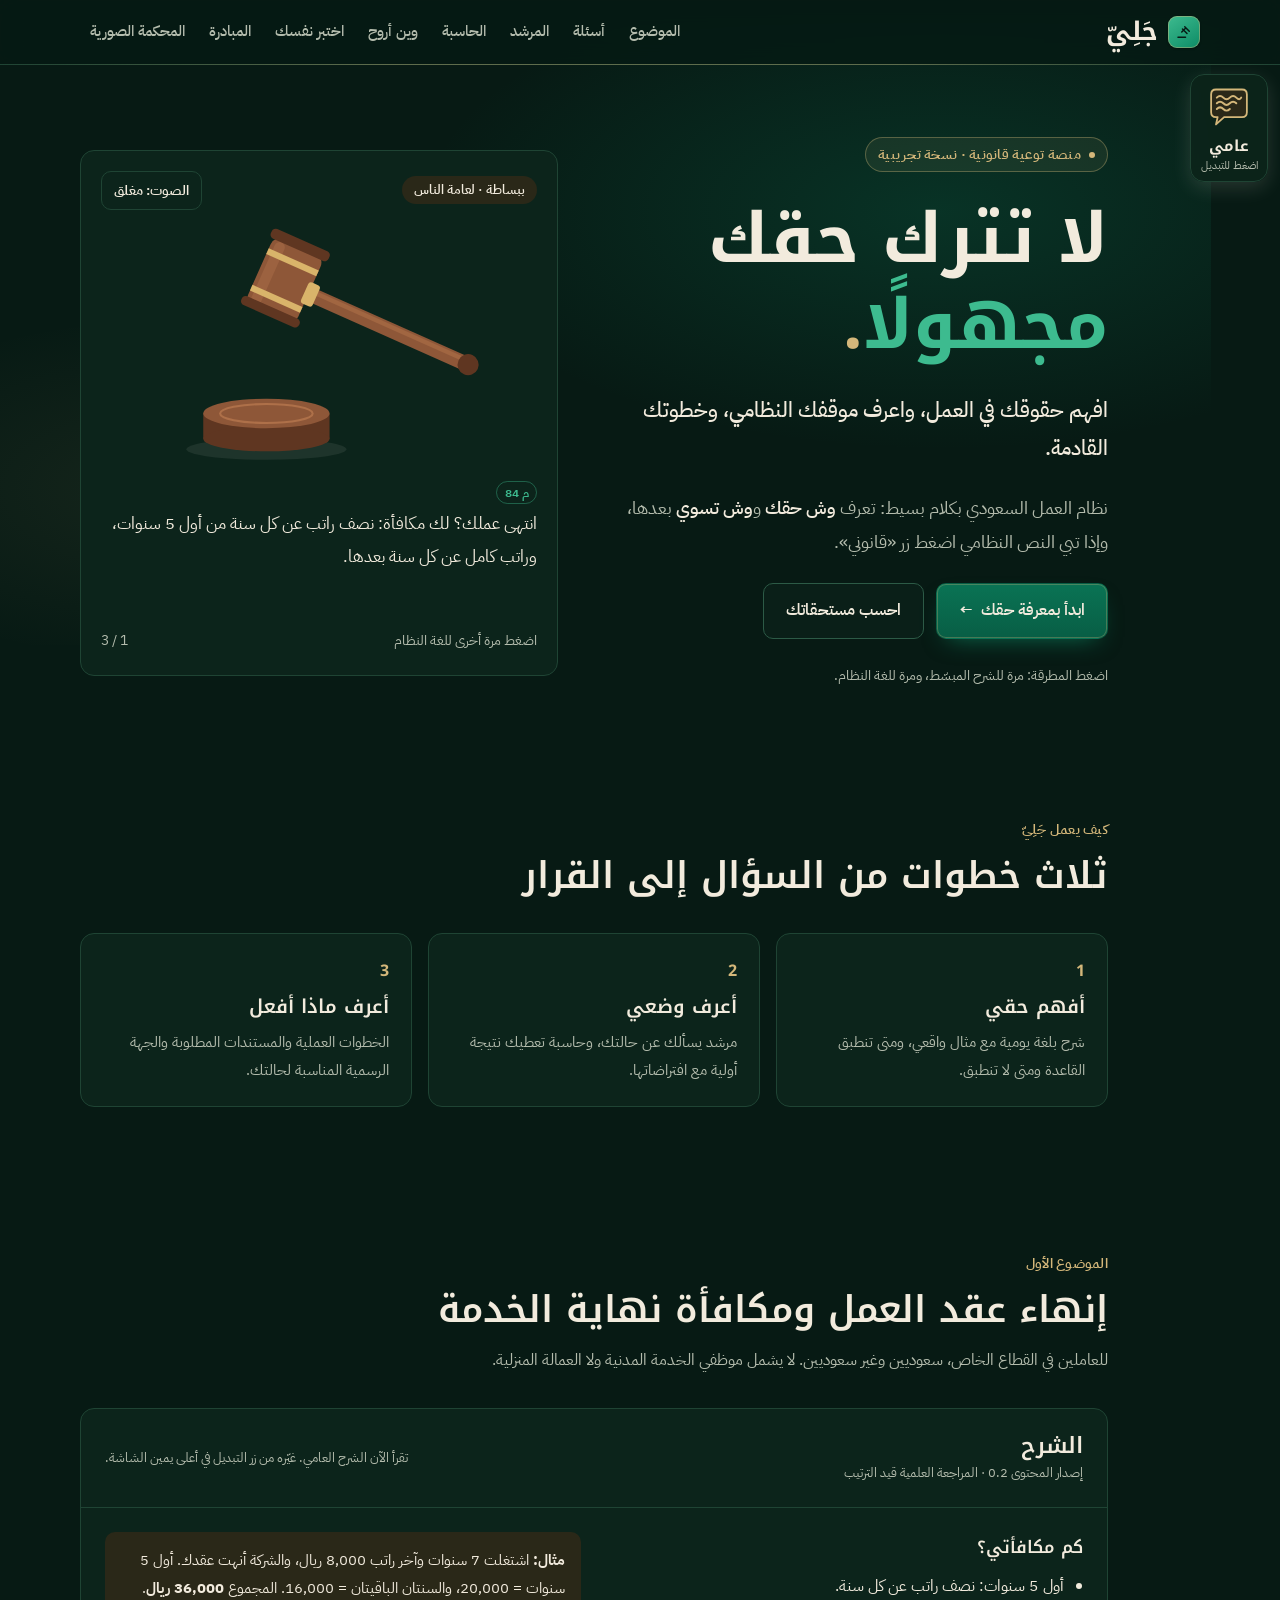
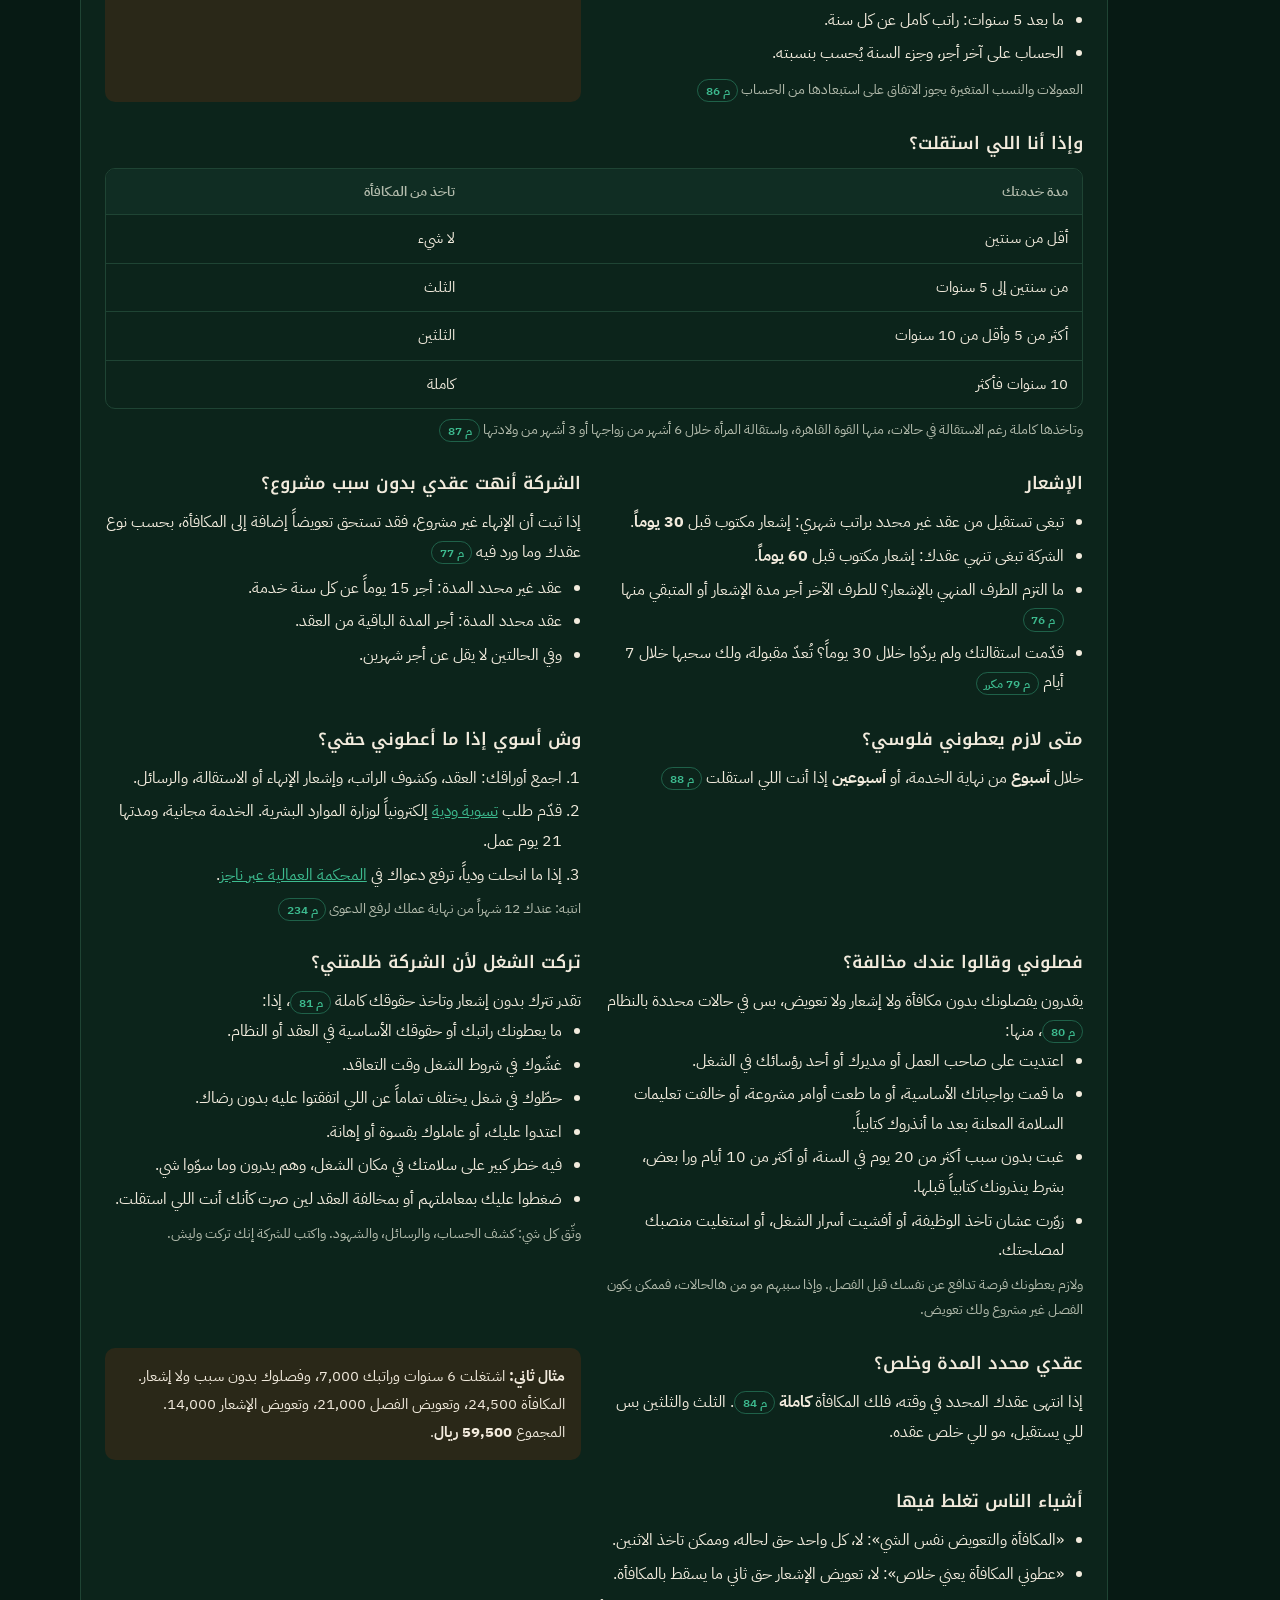
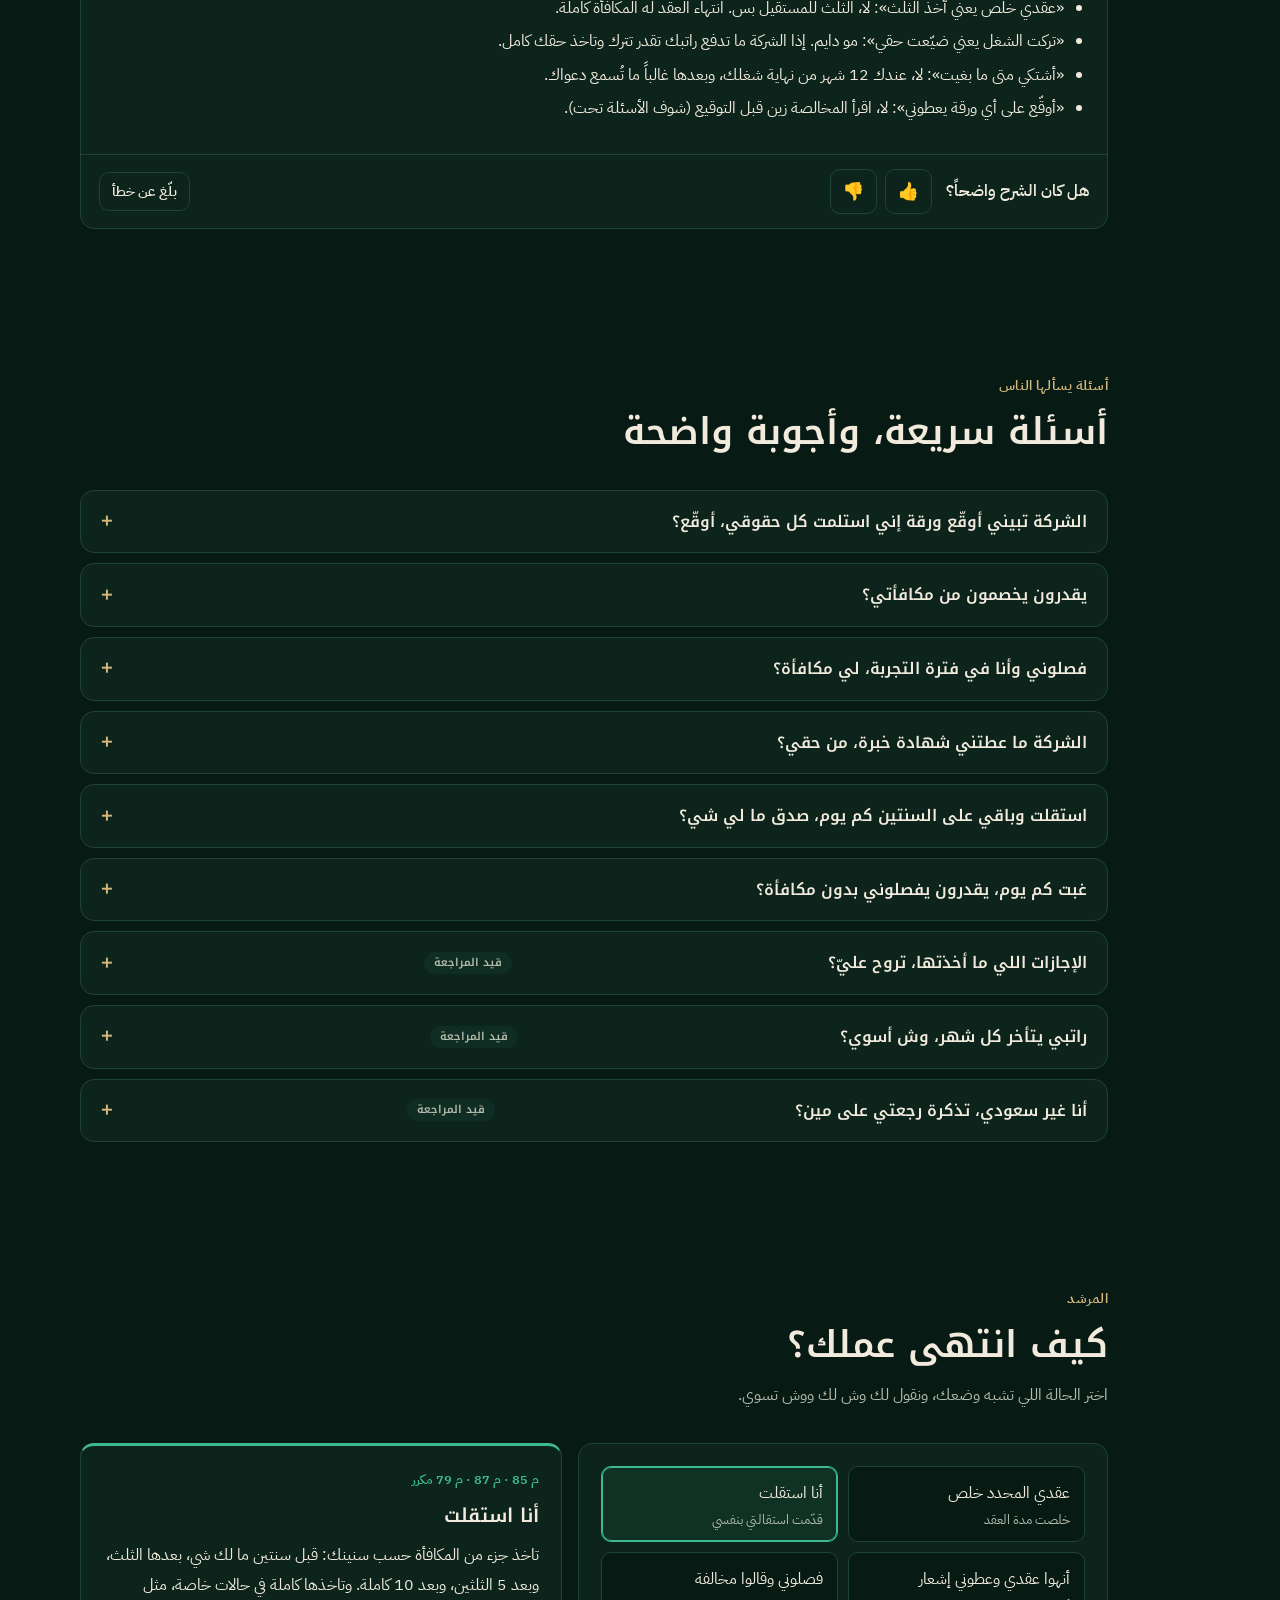
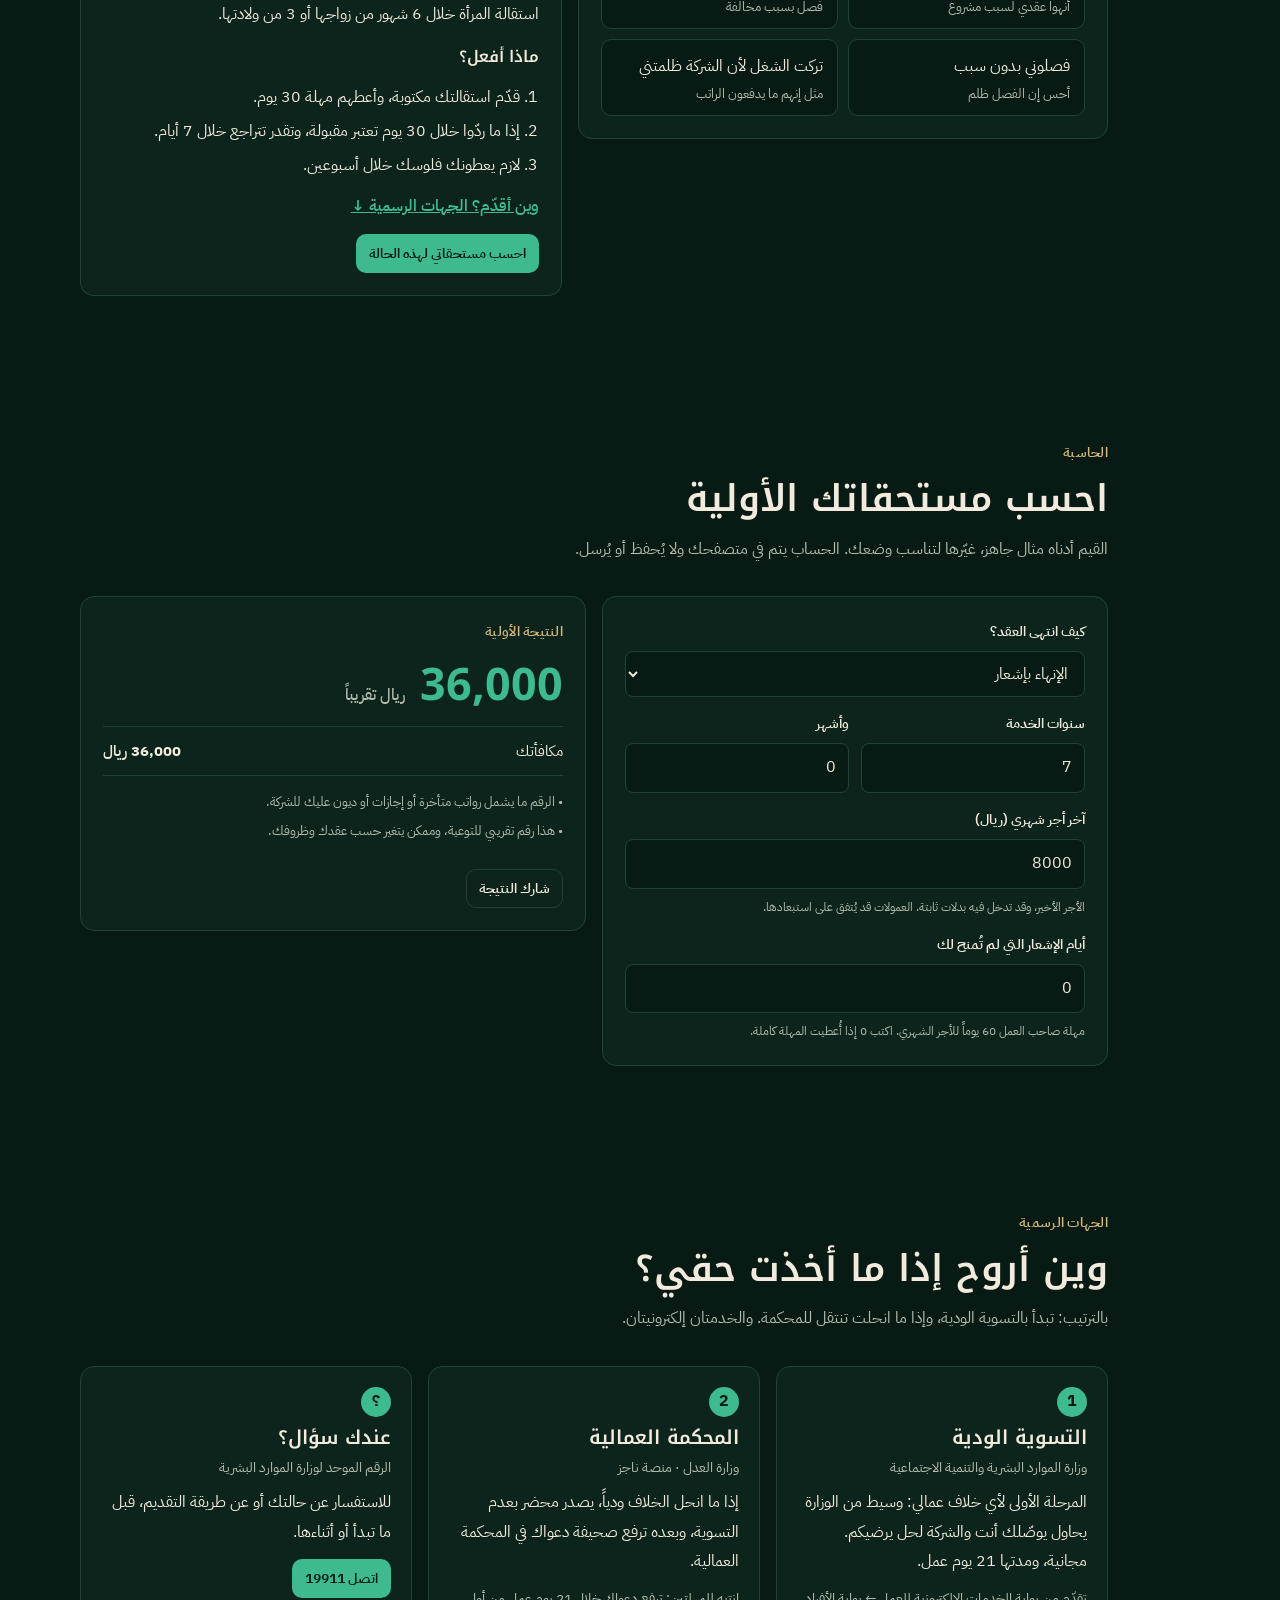
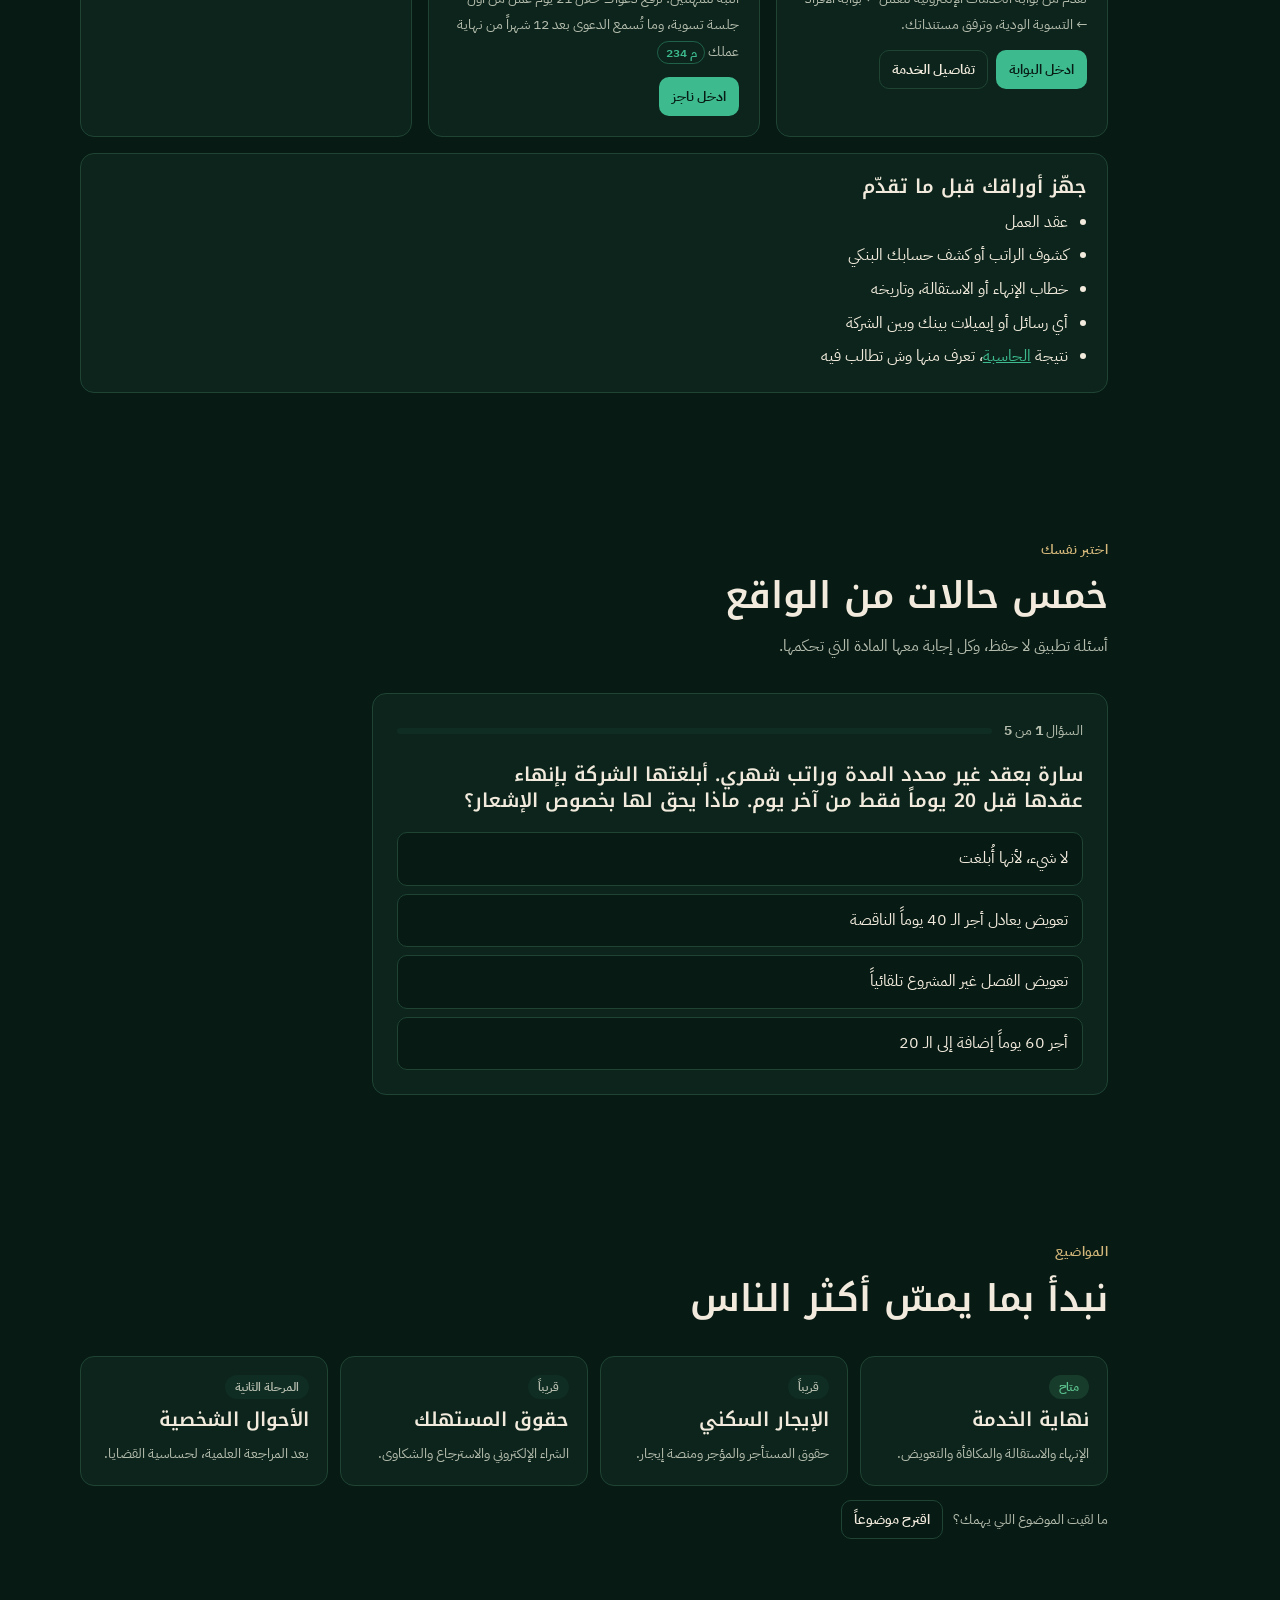
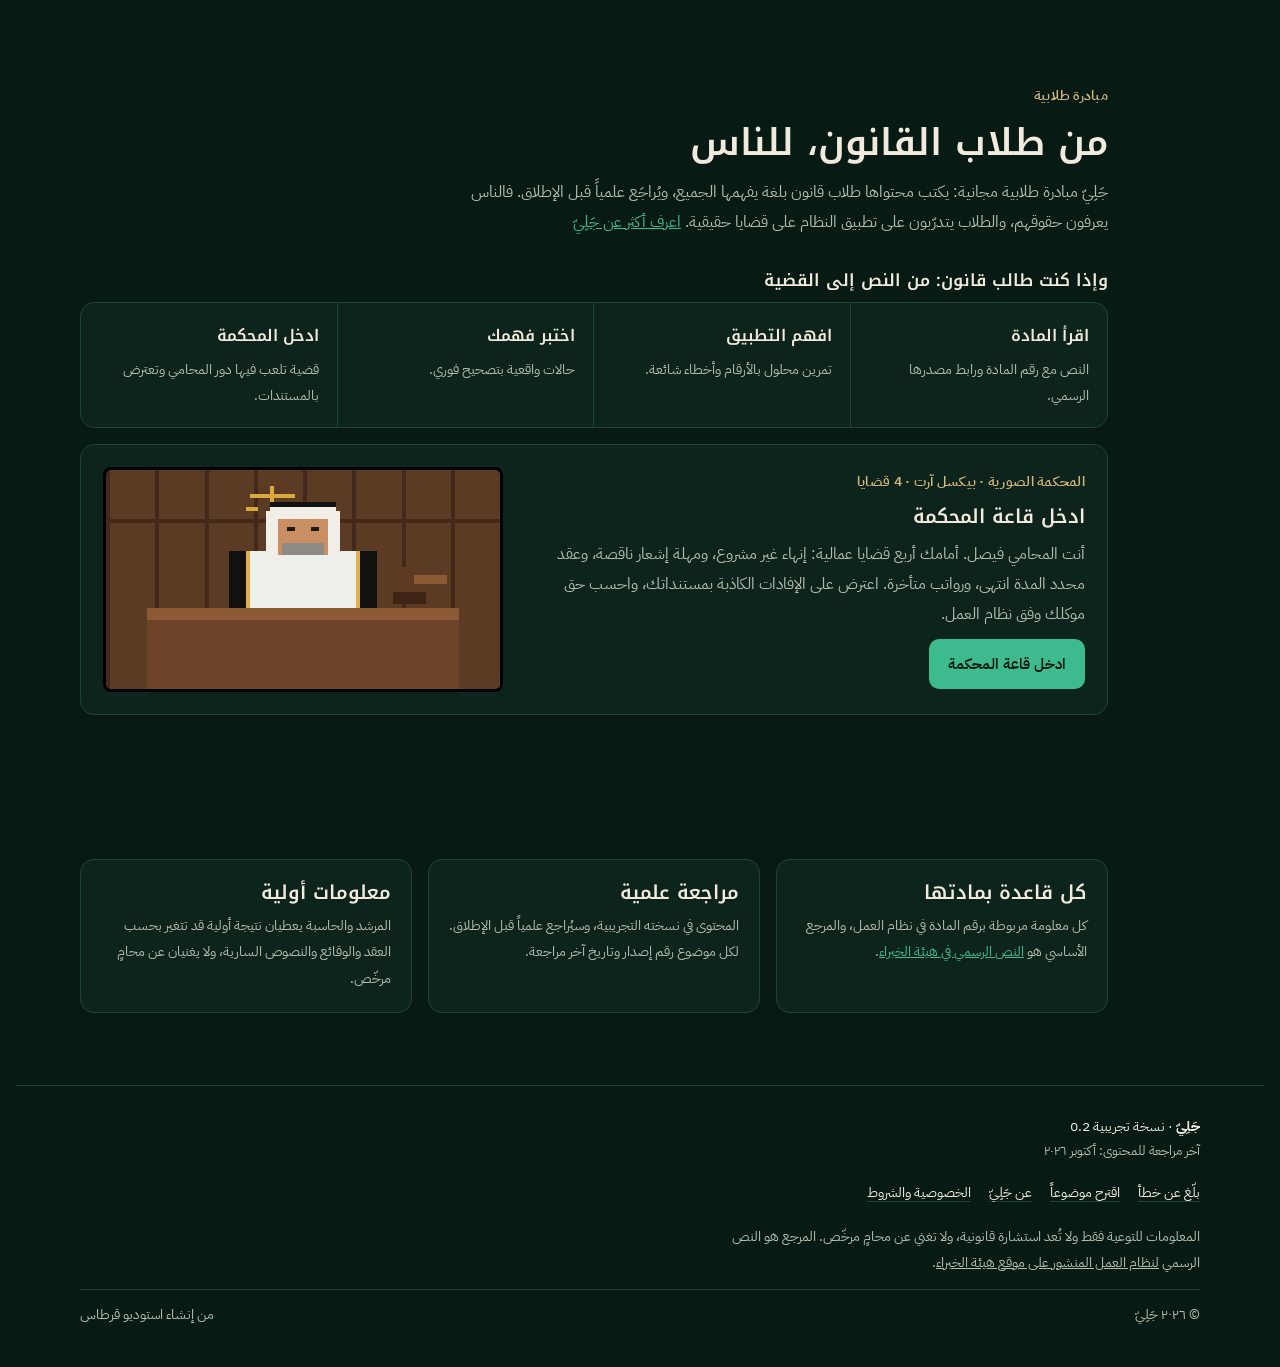
==== index.html @ d77aa0df "Session 2: Refine navigation and hero Co-Authored-By: Claude Opus 5.5 <noreply@anthropic.com> Claude" ====
<!doctype html>
<html lang="ar" dir="rtl" data-pwa="1">
<head>
<meta charset="utf-8">
<meta name="viewport" content="width=device-width, initial-scale=1, viewport-fit=cover">
<meta name="description" content="اعرف حقك في نهاية الخدمة بلغة بسيطة، واحسب مستحقاتك، واعرف وين تروح. كل معلومة مربوطة بمادتها في نظام العمل.">
<link rel="manifest" href="/jali/manifest.json">
<meta name="theme-color" content="#0E4B39">
<meta name="mobile-web-app-capable" content="yes">
<meta name="apple-mobile-web-app-capable" content="yes">
<meta name="apple-mobile-web-app-title" content="جَلِيّ">
<meta name="apple-mobile-web-app-status-bar-style" content="default">
<link rel="apple-touch-icon" href="/jali/icons/apple-touch-icon.png">
<link rel="icon" type="image/png" sizes="32x32" href="/jali/icons/favicon-32.png">
<link rel="icon" type="image/png" sizes="192x192" href="/jali/icons/icon-192.png">
<title>جَلِيّ · حقوقك النظامية بلغة تفهمها</title>
<meta property="og:type" content="website">
<meta property="og:site_name" content="جَلِيّ">
<meta property="og:locale" content="ar_SA">
<meta property="og:title" content="جَلِيّ · حقوقك النظامية بلغة تفهمها">
<meta property="og:description" content="اعرف حقك في نهاية الخدمة بلغة بسيطة، واحسب مستحقاتك، واعرف وين تروح. كل معلومة مربوطة بمادتها في نظام العمل.">
<meta property="og:url" content="https://zs2n.github.io/jali/">
<meta property="og:image" content="https://zs2n.github.io/jali/og-image.png">
<meta property="og:image:width" content="1200">
<meta property="og:image:height" content="630">
<meta property="og:image:alt" content="جَلِيّ: حقوقك النظامية بلغة تفهمها">
<meta name="twitter:card" content="summary_large_image">
<meta name="twitter:title" content="جَلِيّ · حقوقك النظامية بلغة تفهمها">
<meta name="twitter:description" content="اعرف حقك في نهاية الخدمة بلغة بسيطة، واحسب مستحقاتك، واعرف وين تروح. كل معلومة مربوطة بمادتها في نظام العمل.">
<meta name="twitter:image" content="https://zs2n.github.io/jali/og-image.png">

<link rel="preconnect" href="https://fonts.googleapis.com">
<link rel="preconnect" href="https://fonts.gstatic.com" crossorigin>
<link rel="stylesheet" href="https://fonts.googleapis.com/css2?family=IBM+Plex+Sans+Arabic:wght@400;500;600;700&family=Noto+Kufi+Arabic:wght@500;600;700;800;900&display=swap">
<style>
body{margin:0}[hidden]{display:none!important}img{max-width:100%}
/* Layout: RTL editorial column; the hero pairs the headline with a bench card where one gavel strikes a sound block and switches the article between statute language and plain language. */
/* ===== JALI design system — Premium Emerald Luxury (Session 1) =====
   Dark is the default theme. A light theme is prepared under [data-theme="light"] (no toggle yet).
   Legacy names (--bg, --surface, --ink, --green, --brass…) are kept and mapped onto the new tokens
   so existing selectors keep working. #court defines its own scoped palette and is unaffected. */
:root{
  /* Palette — dark layers */
  --jali-night:#071A14; --jali-deep:#0C241B; --jali-forest:#102D23; --jali-forest-2:#153829;
  /* Emerald */
  --emerald:#0D8B65; --emerald-strong:#0A7354; --emerald-bright:#3DBB8F; --emerald-soft:#123D2E;
  /* Champagne gold */
  --gold-champagne:#D4B77A; --gold-deep:#B8975A; --gold-soft:#2A2818;
  /* Ivory text */
  --ivory:#F2EBDD; --ivory-muted:#B4BCAD;
  /* Light-theme surfaces (used by [data-theme="light"]) */
  --light-bg:#F6F2E9; --light-surface:#FFFDF8; --light-surface-2:#ECE6D8; --light-line:#D9D1BF;
  --light-ink:#10241C; --light-muted:#4F5F56;

  /* Semantic tokens (dark default) */
  --bg:var(--jali-night); --surface:var(--jali-deep); --surface-2:var(--jali-forest); --surface-3:var(--jali-forest-2);
  --ink:var(--ivory); --muted:var(--ivory-muted); --line:#1F4434; --line-strong:#2C5A46;
  --border-gold:color-mix(in srgb,var(--gold-champagne) 35%,transparent);
  --primary:var(--emerald); --primary-ink:var(--ivory);
  --green:var(--emerald-bright); --green-ink:var(--jali-night);
  --brass:var(--gold-champagne); --brass-soft:var(--gold-soft);
  --wood:#8E5738; --wood-2:#5F3621; --wood-hi:#AE7049; --metal:#D9B46A;
  --good:#5CC48F; --warn:#E0B04F; --bad:#E57A6C;
  --shadow-sm:0 1px 2px rgb(0 0 0 / .35);
  --shadow-md:0 6px 18px -6px rgb(0 0 0 / .5), 0 0 0 1px rgb(255 255 255 / .02);
  --shadow-lg:0 22px 48px -16px rgb(0 0 0 / .65);
  --focus-color:var(--gold-champagne); --focus-width:2px; --focus-offset:3px;
  --focus-ring:0 0 0 3px color-mix(in srgb,var(--focus-color) 35%,transparent);
  --selection-bg:color-mix(in srgb,var(--emerald) 45%,transparent);

  /* Typography — heading font: Noto Kufi Arabic (Saudi Font not yet verified for licensing/hosting) */
  --f-display:"Noto Kufi Arabic","IBM Plex Sans Arabic",Tahoma,"Geeza Pro","Segoe UI",sans-serif;
  --f-body:"IBM Plex Sans Arabic",Tahoma,"Geeza Pro","Segoe UI",sans-serif;
  --font-heading:var(--f-display); --font-body:var(--f-body);
  --fs-xs:.8rem; --fs-sm:.9rem; --fs-base:1rem; --fs-md:1.15rem; --fs-lg:1.4rem;
  --fs-xl:clamp(1.6rem,3.2vw,2.3rem); --fs-2xl:clamp(2.6rem,7vw,4.6rem);
  --lh-body:1.85; --lh-heading:1.35; --measure:68ch;

  /* Spacing, radii, transitions */
  --space-1:4px; --space-2:8px; --space-3:12px; --space-4:16px; --space-5:24px; --space-6:32px; --space-7:48px; --space-8:64px;
  --radius-sm:6px; --radius-md:10px; --radius-lg:16px; --radius-xl:24px; --radius-pill:999px;
  --r:var(--radius-md); --wrap:1120px;
  --ease:cubic-bezier(.2,.7,.2,1); --dur-fast:.15s; --dur-base:.25s; --dur-slow:.45s;
  color-scheme:dark;
}
:root[data-theme="light"]{
  --bg:var(--light-bg); --surface:var(--light-surface); --surface-2:var(--light-surface-2); --surface-3:#E3DCCB;
  --ink:var(--light-ink); --muted:var(--light-muted); --line:var(--light-line); --line-strong:#C4BAA3;
  --border-gold:color-mix(in srgb,#8A6420 35%,transparent);
  --primary:var(--emerald-strong); --primary-ink:#FFFFFF;
  --green:#0B6E50; --green-ink:#FFFFFF;
  --brass:#8A6420; --brass-soft:#F0E4C6;
  --wood:#6E4027; --wood-2:#4B2A19; --wood-hi:#8C5636; --metal:#C9A45C;
  --good:#1F7A4D; --warn:#9A6A12; --bad:#A63A2E;
  --shadow-sm:0 1px 2px rgb(16 36 28 / .08);
  --shadow-md:0 6px 18px -8px rgb(16 36 28 / .18);
  --shadow-lg:0 22px 48px -18px rgb(16 36 28 / .25);
  --focus-color:#8A6420;
  --selection-bg:color-mix(in srgb,var(--emerald) 25%,transparent);
  color-scheme:light;
}
@media (prefers-reduced-motion: reduce){:root{--dur-fast:0s;--dur-base:0s;--dur-slow:0s}}

*{box-sizing:border-box}
html{scroll-behavior:smooth}
html{background:var(--bg)}
body{background:var(--bg);color:var(--ink);font-family:var(--font-body);font-size:16px;line-height:var(--lh-body);-webkit-font-smoothing:antialiased;text-rendering:optimizeLegibility}
::selection{background:var(--selection-bg);color:var(--ink)}
.site{position:relative;padding-inline:16px;overflow-x:clip}
.wrap{max-width:var(--wrap);margin-inline:auto}
a{color:var(--green)}
:focus-visible{outline:var(--focus-width) solid var(--focus-color);outline-offset:var(--focus-offset);border-radius:4px}
h1,h2,h3{font-family:var(--f-display);line-height:1.35;text-wrap:balance;margin:0}
h2{font-size:clamp(1.6rem,3.2vw,2.3rem);font-weight:600}
h3{font-size:1.2rem;font-weight:600}
p{margin:0}
.num{font-variant-numeric:tabular-nums}
.eyebrow{font-size:.85rem;color:var(--brass);font-weight:600;letter-spacing:.02em}
.art{display:inline-flex;align-items:center;gap:.25em;font-size:.78rem;font-weight:600;color:var(--green);border:1px solid color-mix(in srgb,var(--green) 40%,transparent);border-radius:999px;padding:0 .6em;line-height:1.7;white-space:nowrap;vertical-align:middle}

/* header */
.top{position:sticky;top:env(safe-area-inset-top,0px);z-index:20;background:color-mix(in srgb,var(--bg) 82%,transparent);-webkit-backdrop-filter:blur(12px) saturate(1.2);backdrop-filter:blur(12px) saturate(1.2);border-bottom:1px solid var(--line);margin-inline:-16px;padding-inline:16px}
.top::after{content:"";position:absolute;inset-inline:0;bottom:-1px;height:1px;background:linear-gradient(90deg,transparent,var(--border-gold) 30%,var(--border-gold) 70%,transparent);pointer-events:none}
.top .wrap{display:flex;align-items:center;gap:var(--space-5);min-height:64px}
.brand{font-family:var(--f-display);font-size:1.6rem;font-weight:700;color:var(--ink);text-decoration:none;display:flex;align-items:center;gap:10px}
.brand-mark{width:32px;height:32px;border-radius:9px;background:linear-gradient(145deg,var(--emerald-bright),var(--emerald));box-shadow:inset 0 0 0 1px color-mix(in srgb,var(--gold-champagne) 45%,transparent),var(--shadow-sm);display:grid;place-items:center;transition:transform var(--dur-base) var(--ease)}
.brand:hover .brand-mark{transform:rotate(-8deg)}
.brand-mark svg{width:18px;height:18px}
.nav{display:flex;gap:4px;margin-inline-start:auto;flex-wrap:wrap}
.nav a{position:relative;color:var(--muted);text-decoration:none;font-size:.92rem;font-weight:500;padding:6px 10px;border-radius:var(--radius-sm);white-space:nowrap;transition:color var(--dur-fast) var(--ease),background-color var(--dur-fast) var(--ease)}
.nav a::after{content:"";position:absolute;inset-inline:10px;bottom:2px;height:1px;background:var(--brass);transform:scaleX(0);transition:transform var(--dur-base) var(--ease)}
.nav a:hover,.nav a:focus-visible{color:var(--ink);background:color-mix(in srgb,var(--surface-2) 70%,transparent)}
.nav a:hover::after,.nav a:focus-visible::after{transform:scaleX(1)}
@media (max-width:820px){
  .top .wrap{flex-wrap:wrap;row-gap:0}
  .brand{min-height:60px}
  .nav{order:3;flex:1 0 100%;flex-wrap:nowrap;margin-inline:-16px;padding:2px 16px 8px;overflow-x:auto;scrollbar-width:none;scroll-snap-type:x proximity;-webkit-mask-image:linear-gradient(90deg,transparent,#000 16px,#000 calc(100% - 16px),transparent);mask-image:linear-gradient(90deg,transparent,#000 16px,#000 calc(100% - 16px),transparent)}
  .nav::-webkit-scrollbar{display:none}
  .nav a{scroll-snap-align:start;font-size:.88rem;padding:5px 10px;border:1px solid var(--line);border-radius:var(--radius-pill)}
  .nav a::after{display:none}
}
.btn{display:inline-flex;align-items:center;justify-content:center;gap:8px;font:inherit;font-weight:600;font-size:.95rem;border-radius:var(--r);padding:10px 18px;cursor:pointer;text-decoration:none;border:1px solid transparent;transition:background .2s,border-color .2s,transform .1s}
.btn:active{transform:translateY(1px)}
.btn-primary{background:var(--green);color:var(--green-ink)}
.btn-primary:hover{background:color-mix(in srgb,var(--green) 88%,var(--ink))}
.btn-ghost{background:transparent;color:var(--ink);border-color:var(--line)}
.btn-ghost:hover{border-color:var(--brass)}
.btn-small{padding:6px 12px;font-size:.85rem}

.g-wood{fill:var(--wood)} .g-wood2{fill:var(--wood-2)} .g-hi{fill:var(--wood-hi)} .g-metal{fill:var(--metal)}
main{position:relative;z-index:1}

/* hero */
.hero{position:relative;isolation:isolate;display:grid;grid-template-columns:minmax(0,1.05fr) minmax(0,1fr);gap:var(--space-7);align-items:center;padding-block:72px 56px}
.hero::before{content:"";position:absolute;z-index:-1;inset:-40px -10% auto;height:min(620px,100%);background:radial-gradient(60% 55% at 78% 30%,color-mix(in srgb,var(--emerald) 22%,transparent),transparent 70%),radial-gradient(40% 40% at 15% 75%,color-mix(in srgb,var(--gold-champagne) 7%,transparent),transparent 70%);pointer-events:none}
@media (max-width:900px){.hero{grid-template-columns:minmax(0,1fr);gap:var(--space-6);padding-top:40px}.hero::before{inset:-20px -16px auto}}
.hero-text{max-width:36rem;display:grid;gap:var(--space-5)}
.hero .eyebrow{justify-self:start;display:inline-flex;align-items:center;gap:8px;padding:4px 12px;border:1px solid var(--border-gold);border-radius:var(--radius-pill);background:color-mix(in srgb,var(--brass) 8%,transparent)}
.hero .eyebrow::before{content:"";width:6px;height:6px;border-radius:50%;background:var(--brass)}
/* bench: the gavel, the sound block, and the article it rules on */
.bench{padding:20px 20px 22px;display:grid;gap:14px;border-radius:18px}
.bench-head{display:flex;justify-content:space-between;align-items:center;gap:10px;flex-wrap:wrap}
.mode{font-size:.8rem;font-weight:600;border-radius:999px;padding:2px 12px;background:var(--surface-2);color:var(--muted);transition:background .3s,color .3s}
.bench.simple .mode{background:var(--brass-soft);color:var(--ink)}
.strike-btn{all:unset;cursor:pointer;display:block;border-radius:14px;-webkit-tap-highlight-color:transparent}
.strike-btn:focus-visible{outline:2px solid var(--brass);outline-offset:4px}
.strike-btn svg{display:block;width:100%;height:auto;max-height:240px}
.gavel{transform-box:view-box;transform-origin:318px 132px;transform:rotate(24deg)}
.bench.strike .gavel{animation:strike .62s cubic-bezier(.5,0,.4,1)}
@keyframes strike{0%{transform:rotate(24deg)}42%{transform:rotate(0deg)}52%{transform:rotate(5deg)}100%{transform:rotate(24deg)}}
.ripple{transform-box:fill-box;transform-origin:center;opacity:0}
.bench.strike .ripple{animation:ripple .7s .25s ease-out}
@keyframes ripple{0%{opacity:.85;transform:scale(1)}100%{opacity:0;transform:scale(1.9)}}
.bench.idle .halo{animation:halo 2.4s ease-in-out infinite}
.halo{transform-box:fill-box;transform-origin:center;opacity:0}
@keyframes halo{0%,100%{opacity:0;transform:scale(1)}50%{opacity:.35;transform:scale(1.25)}}
.verdict{min-height:8.5em;display:grid;gap:6px;align-content:start}
.verdict .art{justify-self:start}
a.art{text-decoration:none}
a.art:hover{background:color-mix(in srgb,var(--green) 10%,transparent)}
.verdict p{font-size:1.06rem;line-height:1.95}
.bench:not(.simple) .verdict p{font-family:var(--f-display);font-weight:500}
.verdict{transition:opacity .24s ease,transform .24s ease,filter .24s ease}
.verdict.fading{opacity:0;transform:translateY(-6px);filter:blur(3px)}
.bench-foot{display:flex;justify-content:space-between;align-items:center;gap:10px;flex-wrap:wrap;font-size:.85rem;color:var(--muted)}
.hero h1{font-size:clamp(2.4rem,6.4vw,4.3rem);font-weight:700;line-height:1.25;letter-spacing:0}
.hero h1 .h1-accent{color:var(--green)}
.hero h1 .dot{color:var(--brass)}
.hero-sub{margin:0;font-size:clamp(1.12rem,2.2vw,1.3rem);font-weight:500;line-height:1.8;color:var(--ink);max-width:32rem}
.lead{font-size:1.15rem;color:var(--muted);max-width:32rem}
.lead b{color:var(--ink);font-weight:600}
.cta{display:flex;flex-wrap:wrap;gap:var(--space-3)}
.hero .cta .btn{min-height:48px;padding:12px 22px;font-size:1rem;border-radius:var(--radius-md);transition:background-color var(--dur-base) var(--ease),border-color var(--dur-base) var(--ease),box-shadow var(--dur-base) var(--ease),transform var(--dur-fast) var(--ease)}
.hero .cta .btn-primary{background:linear-gradient(180deg,var(--emerald-strong),#085E45);color:var(--ivory);box-shadow:inset 0 0 0 1px color-mix(in srgb,var(--gold-champagne) 30%,transparent),0 10px 24px -12px color-mix(in srgb,var(--emerald) 80%,transparent)}
.hero .cta .btn-primary:hover{box-shadow:inset 0 0 0 1px color-mix(in srgb,var(--gold-champagne) 60%,transparent),0 14px 30px -12px color-mix(in srgb,var(--emerald) 90%,transparent);transform:translateY(-1px)}
.hero .cta .btn-ghost{background:color-mix(in srgb,var(--surface) 60%,transparent);border-color:var(--line-strong)}
.hero .cta .btn-ghost:hover{border-color:var(--brass);color:var(--brass)}
.hero .cta .btn:focus-visible{outline-offset:3px;box-shadow:var(--focus-ring)}
.cta-arrow{display:inline-block;transition:transform var(--dur-base) var(--ease)}
.hero .cta .btn-primary:hover .cta-arrow{transform:translateX(-4px)}
:root[data-theme="light"] .hero .cta .btn-primary{color:#fff}
@media (max-width:480px){.hero .cta .btn{flex:1 1 100%}}
.hint{display:flex;align-items:center;gap:12px;flex-wrap:wrap;font-size:.88rem;color:var(--muted)}
.hint .arrow{display:inline-block;animation:bob 1.6s ease-in-out infinite}
@keyframes bob{50%{transform:translateY(4px)}}

section{padding-block:72px}
.sec-head{display:grid;gap:10px;max-width:42rem;margin-bottom:32px}
.sec-head p{color:var(--muted)}
.panel{background:var(--surface);border:1px solid var(--line);border-radius:14px}

/* how */
.steps{display:grid;grid-template-columns:repeat(3,minmax(0,1fr));gap:16px;counter-reset:s}
.step{padding:22px;display:grid;gap:8px;align-content:start}
.step .n{font-family:var(--f-display);font-size:1rem;color:var(--brass);font-weight:700}
.step p{color:var(--muted);font-size:.95rem}
@media (max-width:820px){.steps{grid-template-columns:minmax(0,1fr)}}

/* topic */
.topic{padding:0;overflow:hidden}
.topic-head{display:flex;flex-wrap:wrap;gap:14px;align-items:center;justify-content:space-between;padding:22px 24px;border-bottom:1px solid var(--line)}
.topic-head h3{font-size:1.4rem}
.meta{font-size:.82rem;color:var(--muted)}
.seg{display:inline-flex;background:var(--surface-2);border-radius:999px;padding:4px;gap:4px}
.seg button{font:inherit;font-weight:600;font-size:.92rem;border:0;background:transparent;color:var(--muted);padding:7px 18px;border-radius:999px;cursor:pointer}
.seg button[aria-selected="true"]{background:var(--surface);color:var(--ink);box-shadow:0 1px 3px color-mix(in srgb,var(--ink) 15%,transparent)}
.topic-body{padding:24px;display:grid;gap:26px}
.topic-body h4{font-family:var(--f-display);font-size:1.08rem;font-weight:600;margin:0 0 8px}
.cols{display:grid;grid-template-columns:repeat(2,minmax(0,1fr));gap:26px}
@media (max-width:820px){.cols{grid-template-columns:minmax(0,1fr)}}
.list{margin:0;padding-inline-start:1.2em;display:grid;gap:4px}
.example{background:var(--brass-soft);border-radius:var(--r);padding:14px 16px;font-size:.95rem}
.tbl-wrap{overflow-x:auto;border:1px solid var(--line);border-radius:var(--r)}
table{border-collapse:collapse;width:100%;font-size:.93rem}
th,td{text-align:start;padding:10px 14px;border-bottom:1px solid var(--line);vertical-align:top}
th{background:var(--surface-2);font-weight:600;font-size:.85rem;color:var(--muted)}
tr:last-child td{border-bottom:0}
td.k{white-space:nowrap;font-weight:600}
.formula{font-family:var(--f-body);background:var(--surface-2);border-radius:var(--r);padding:14px 16px;font-size:1rem;text-align:center;direction:rtl}
.note{font-size:.85rem;color:var(--muted)}

/* feedback */
.fb{display:flex;flex-wrap:wrap;align-items:center;gap:10px 14px;padding:14px 18px;border-top:1px solid var(--line);margin-top:6px}
.fb-q{font-weight:600}
.fb-btns{display:flex;gap:8px}
.fb-btn{min-width:44px;font-size:1.05rem}
.fb-btn[aria-pressed="true"]{border-color:var(--green);background:color-mix(in srgb,var(--green) 12%,transparent)}
.fb-thanks{color:var(--muted);font-size:.9rem}
.fb-report{margin-inline-start:auto}
.suggest{display:flex;flex-wrap:wrap;align-items:center;gap:10px;margin-top:14px}
@media (max-width:520px){.fb-report{margin-inline-start:0}}
/* install */
.install-btn{white-space:nowrap}
@media (max-width:820px){.install-btn{display:none!important}}
.install-bar{position:fixed;left:12px;right:12px;bottom:calc(env(safe-area-inset-bottom,0px) + 12px);z-index:40;display:flex;align-items:center;gap:10px;padding:10px 12px;border-radius:14px;background:var(--surface);border:1px solid var(--line);box-shadow:0 10px 30px color-mix(in srgb,var(--ink) 20%,transparent);max-width:560px;margin-inline:auto}
.ib-mark{width:36px;height:36px;border-radius:9px;background:#0E4B39;display:grid;place-items:center;flex:none}
.ib-mark svg{width:20px;height:20px}
.ib-text{display:grid;flex:1;min-width:0;line-height:1.5}
.ib-text small{color:var(--muted);font-size:.78rem}
.ib-close{background:none;border:0;color:var(--muted);font-size:1.4rem;line-height:1;padding:4px 6px;cursor:pointer}
@media (min-width:821px){.install-bar{display:none!important}}
.ios-sheet{position:fixed;inset:0;z-index:45;background:color-mix(in srgb,#000 45%,transparent);display:grid;align-items:end;justify-items:center;padding:16px}
.ios-card{background:var(--surface);color:var(--ink);border-radius:16px;padding:20px;max-width:420px;width:100%;display:grid;gap:12px;margin-bottom:env(safe-area-inset-bottom,0px)}
.ios-card h3{font-size:1.15rem}
.ios-card ol{margin:0;padding-inline-start:1.2em;display:grid;gap:8px}
.ios-ic{display:inline-grid;vertical-align:middle;width:22px;height:22px;color:#0A84FF}
.ios-ic svg{width:22px;height:22px}
/* faq */
.faq{display:grid;gap:10px}
.qa{padding:0}
.qa summary{cursor:pointer;list-style:none;padding:16px 20px;font-family:var(--f-display);font-weight:600;display:flex;justify-content:space-between;gap:12px;align-items:center}
.qa summary::-webkit-details-marker{display:none}
.qa summary::after{content:"+";color:var(--brass);font-size:1.3rem;line-height:1;flex:none}
.qa[open] summary::after{content:"−"}
.qa p{padding:0 20px 18px;color:var(--muted);margin:0}
/* guide */
.guide{display:grid;grid-template-columns:minmax(0,1.1fr) minmax(0,1fr);gap:16px;align-items:start}
@media (max-width:900px){.guide{grid-template-columns:minmax(0,1fr)}}
.q{padding:22px;display:grid;gap:14px}
.choices{display:grid;grid-template-columns:repeat(2,minmax(0,1fr));gap:10px}
@media (max-width:520px){.choices{grid-template-columns:minmax(0,1fr)}}
.choice{font:inherit;text-align:start;background:var(--bg);border:1px solid var(--line);border-radius:var(--r);padding:12px 14px;cursor:pointer;color:var(--ink);display:grid;gap:2px}
.choice small{color:var(--muted);font-size:.8rem;line-height:1.5}
.choice:hover{border-color:var(--brass)}
.choice[aria-pressed="true"]{border-color:var(--green);background:color-mix(in srgb,var(--green) 9%,var(--surface));box-shadow:inset 0 0 0 1px var(--green)}
.result{padding:22px;display:grid;gap:12px;border-top:3px solid var(--green)}
.result .tag{font-size:.8rem;font-weight:600;color:var(--green)}
.result ol{margin:0;padding-inline-start:1.2em;display:grid;gap:4px}

/* calculator */
.calc{display:grid;grid-template-columns:minmax(0,1fr) minmax(0,1fr);gap:16px;align-items:start}
@media (max-width:900px){.calc{grid-template-columns:minmax(0,1fr)}}
.form{padding:22px;display:grid;gap:14px}
.field{display:grid;gap:6px}
.field label{font-size:.88rem;font-weight:600}
.field .help{font-size:.78rem;color:var(--muted)}
.row2{display:grid;grid-template-columns:1fr 1fr;gap:12px}
input[type=number],select{font:inherit;width:100%;padding:9px 12px;border:1px solid var(--line);border-radius:8px;background:var(--bg);color:var(--ink)}
input[type=number]:focus,select:focus{border-color:var(--green);outline:none;box-shadow:0 0 0 3px color-mix(in srgb,var(--green) 20%,transparent)}
.check{display:flex;gap:10px;align-items:flex-start;font-size:.9rem}
.check input{margin-top:.45em;accent-color:var(--green)}
.out{padding:22px;display:grid;gap:14px;position:sticky;top:80px}
.total{font-family:var(--f-display);font-size:clamp(2rem,4.5vw,2.8rem);font-weight:700;line-height:1.2;color:var(--green)}
.total small{font-size:1rem;color:var(--muted);font-family:var(--f-body);font-weight:500}
.lines{display:grid;gap:0;border-top:1px solid var(--line)}
.line{display:flex;justify-content:space-between;gap:12px;padding:10px 0;border-bottom:1px solid var(--line);font-size:.95rem}
.line span:last-child{font-weight:600;white-space:nowrap}
.assume{font-size:.82rem;color:var(--muted);display:grid;gap:4px}
.err{color:var(--bad);font-size:.85rem}

/* quiz */
.quiz{padding:24px;display:grid;gap:18px;max-width:46rem}
.quiz-top{display:flex;justify-content:space-between;align-items:center;gap:12px;font-size:.88rem;color:var(--muted)}
.bar{height:6px;background:var(--surface-2);border-radius:99px;overflow:hidden;flex:1}
.bar i{display:block;height:100%;background:var(--brass);width:0;transition:width .3s}
.opts{display:grid;gap:8px}
.opt{font:inherit;text-align:start;background:var(--bg);border:1px solid var(--line);border-radius:var(--r);padding:11px 14px;cursor:pointer;color:var(--ink)}
.opt:hover:not(:disabled){border-color:var(--brass)}
.opt.right{border-color:var(--good);background:color-mix(in srgb,var(--good) 12%,var(--surface))}
.opt.wrong{border-color:var(--bad);background:color-mix(in srgb,var(--bad) 10%,var(--surface))}
.opt:disabled{cursor:default}
.explain{border-inline-start:3px solid var(--brass);padding-inline-start:12px;font-size:.93rem}

/* topics grid */
.topics{display:grid;grid-template-columns:repeat(4,minmax(0,1fr));gap:12px}
@media (max-width:900px){.topics{grid-template-columns:repeat(2,minmax(0,1fr))}}
@media (max-width:480px){.topics{grid-template-columns:minmax(0,1fr)}}
.tcard{padding:18px;display:grid;gap:8px;align-content:start}
.pill{justify-self:start;font-size:.75rem;font-weight:600;border-radius:999px;padding:1px 10px}
.pill.live{background:color-mix(in srgb,var(--good) 15%,transparent);color:var(--good)}
.pill.soon{background:var(--surface-2);color:var(--muted)}
.tcard p{font-size:.88rem;color:var(--muted)}

/* students */
.path{display:grid;grid-template-columns:repeat(4,minmax(0,1fr));gap:0;border:1px solid var(--line);border-radius:14px;background:var(--surface);overflow:hidden}
.path > div{padding:18px;border-inline-start:1px solid var(--line);display:grid;gap:6px;align-content:start}
.path > div:first-child{border-inline-start:0}
.path b{font-family:var(--f-display);font-weight:600}
.path p{font-size:.88rem;color:var(--muted)}
@media (max-width:820px){.path{grid-template-columns:minmax(0,1fr)}.path > div{border-inline-start:0;border-top:1px solid var(--line)}.path > div:first-child{border-top:0}}

.promo{margin-top:16px;padding:22px;display:grid;grid-template-columns:minmax(0,1.4fr) minmax(0,1fr);gap:22px;align-items:center}
.promo-text{display:grid;gap:10px}
.promo-text p{color:var(--muted)}
.promo-text .btn{justify-self:start}
#promoArt{width:100%;max-width:100%;aspect-ratio:16/9;image-rendering:pixelated;border-radius:8px;border:3px solid #000;background:#1E1915}
@media (max-width:820px){.promo{grid-template-columns:minmax(0,1fr)}}
/* level switch: casual bubble rewritten into a legal page */
.level{position:fixed;top:calc(env(safe-area-inset-top,0px) + 74px);right:12px;z-index:25;display:grid;justify-items:center;gap:2px;width:78px;padding:8px 6px 9px;border-radius:14px;border:1px solid var(--line);background:color-mix(in srgb,var(--surface) 92%,transparent);backdrop-filter:blur(8px);box-shadow:0 6px 20px color-mix(in srgb,var(--ink) 14%,transparent);color:var(--ink);font:inherit;cursor:pointer;transition:border-color .2s,transform .15s}
.level:hover{border-color:var(--brass)}
.level:active{transform:scale(.96)}
.level .morph{width:52px;height:52px;overflow:visible}
.level .lv{font-family:var(--f-display);font-weight:700;font-size:.95rem;line-height:1.3}
.level .lv-sub{font-size:.66rem;color:var(--muted);line-height:1.3}
.m-bubble{fill:var(--brass-soft);stroke:var(--brass);stroke-width:2.2;stroke-linejoin:round}
.sq{fill:none;stroke:var(--brass);stroke-width:2.4;stroke-linecap:round;stroke-dasharray:1;stroke-dashoffset:0;transition:stroke-dashoffset .35s ease}
.m-page{fill:var(--surface);stroke:var(--green);stroke-width:2.2;stroke-linejoin:round}
.m-fold{fill:none;stroke:var(--green);stroke-width:2.2;stroke-linejoin:round}
.ln{fill:none;stroke:var(--green);stroke-width:2.4;stroke-linecap:round;stroke-dasharray:1;stroke-dashoffset:1;transition:stroke-dashoffset .3s ease}
.seal circle{fill:var(--green)} .seal path{fill:none;stroke:var(--green-ink);stroke-width:2;stroke-linecap:round;stroke-linejoin:round}
.bubble,.page,.seal,.quill{transform-box:fill-box;transform-origin:center}
.bubble{transition:transform .45s cubic-bezier(.5,0,.3,1),opacity .35s}
.page{opacity:0;transform:rotate(-10deg) scale(.6);transition:transform .45s cubic-bezier(.3,1.3,.5,1) .15s,opacity .3s .15s}
.seal{opacity:0;transform:scale(2) rotate(-25deg);transition:transform .3s cubic-bezier(.3,1.6,.5,1) 1s,opacity .2s 1s}
.quill{opacity:0;transform:translate(46px,22px) rotate(35deg)}
.quill path{fill:var(--brass);stroke:var(--ink);stroke-width:1}
.quill .nib{fill:none;stroke:var(--ink);stroke-width:1.4}
/* legal state */
.level[aria-pressed="true"] .bubble{opacity:0;transform:scale(.4) rotate(12deg)}
.level[aria-pressed="true"] .sq{stroke-dashoffset:1}
.level[aria-pressed="true"] .page{opacity:1;transform:none}
.level[aria-pressed="true"] .ln{stroke-dashoffset:0}
.level[aria-pressed="true"] .ln:nth-of-type(3){transition-delay:.35s}
.level[aria-pressed="true"] .ln:nth-of-type(4){transition-delay:.5s}
.level[aria-pressed="true"] .ln:nth-of-type(5){transition-delay:.65s}
.level[aria-pressed="true"] .ln:nth-of-type(6){transition-delay:.8s}
.level[aria-pressed="true"] .seal{opacity:1;transform:none}
.level.writing .quill{animation:quill 1s ease-in-out .3s}
@keyframes quill{0%{opacity:0;transform:translate(46px,22px) rotate(35deg)}12%{opacity:1}30%{transform:translate(20px,22px) rotate(35deg)}31%{transform:translate(46px,29px) rotate(35deg)}52%{transform:translate(20px,29px) rotate(35deg)}53%{transform:translate(46px,36px) rotate(35deg)}74%{transform:translate(26px,36px) rotate(35deg)}88%{opacity:1}100%{opacity:0;transform:translate(32px,44px) rotate(35deg)}}
.level.unwriting .bubble{animation:wobble .5s ease .35s}
@keyframes wobble{30%{transform:rotate(-6deg) scale(1.05)}60%{transform:rotate(4deg)}100%{transform:none}}
/* keep the side switch off the text where the content column reaches the edge */
@media (min-width:821px) and (max-width:1330px){main > .wrap{padding-inline-start:92px}}
/* phones: a compact pill in the empty end of the header bar */
@media (max-width:820px){.level{top:calc(env(safe-area-inset-top,0px) + 9px);right:auto;left:12px;width:auto;grid-template-columns:auto auto;align-items:center;gap:6px;padding:4px 12px 4px 8px;border-radius:999px;z-index:30}.level .morph{width:34px;height:34px}.level .lv-sub{display:none}}
@media (prefers-reduced-motion: reduce){.level *{transition:none!important;animation:none!important}}
.review-pill{font-size:.68rem;vertical-align:middle;margin-inline-start:6px}
.path-title{font-size:1.05rem;margin:0 0 10px}
.share-row{display:flex;flex-wrap:wrap;align-items:center;gap:10px;margin-top:12px}
/* official channels */
.where{display:grid;grid-template-columns:repeat(3,minmax(0,1fr));gap:16px}
.where > .panel{padding:20px;display:grid;gap:8px;align-content:start}
.where .n{display:inline-grid;place-items:center;width:30px;height:30px;border-radius:50%;background:var(--green);color:var(--green-ink);font-weight:700}
.where .who{font-size:.85rem;color:var(--muted);margin-top:-4px}
.where .how{font-size:.9rem;color:var(--muted)}
.where .links{display:flex;flex-wrap:wrap;gap:8px;margin-top:4px}
.docs{margin-top:16px;padding:20px;display:grid;gap:8px}
@media (max-width:820px){.where{grid-template-columns:minmax(0,1fr)}}
/* trust + footer */
footer .wrap.foot{display:grid;gap:14px;justify-content:stretch}
.foot>*{min-width:0}
.foot-brand{color:var(--ink)}
.foot-sub{display:block;color:var(--muted);font-size:.8rem}
.foot-links{display:flex;flex-wrap:wrap;gap:6px 18px}
.foot-link{font:inherit;font-size:.88rem;color:var(--ink);background:none;border:0;padding:4px 0;cursor:pointer;text-decoration:underline;text-decoration-color:var(--line);text-underline-offset:4px}
.foot-link:hover{text-decoration-color:var(--brass)}
.foot-note{margin:0;max-width:62ch}
.foot-note a{color:inherit}
.foot-end{display:flex;flex-wrap:wrap;justify-content:space-between;gap:6px 18px;padding-top:12px;border-top:1px solid var(--line)}

.trust{display:grid;grid-template-columns:repeat(3,minmax(0,1fr));gap:16px}
.trust > div{padding:20px;display:grid;gap:6px;align-content:start}
.trust p{font-size:.9rem;color:var(--muted)}
@media (max-width:820px){.trust{grid-template-columns:minmax(0,1fr)}}
footer{border-top:1px solid var(--line);padding-block:28px 40px;font-size:.85rem;color:var(--muted);position:relative;z-index:1}
footer .wrap{display:flex;flex-wrap:wrap;gap:12px 24px;justify-content:space-between}

@media (prefers-reduced-motion: reduce){html{scroll-behavior:auto}.hint .arrow{animation:none}.bench.strike .gavel,.bench.strike .ripple,.bench.idle .halo{animation:none}.verdict{transition:none}}
</style>
<script data-goatcounter="https://zs2n.goatcounter.com/count" async src="https://gc.zgo.at/count.js"></script>
</head>
<body>

<div class="site" dir="rtl" lang="ar">

  <header class="top">
    <div class="wrap">
      <a class="brand" href="#top" aria-label="جَلِيّ، الرئيسية">
        <span class="brand-mark"><svg viewBox="0 0 24 24" fill="none" stroke="var(--green-ink)" stroke-width="2" stroke-linecap="round"><path d="M4 19h10M13 5l6 6M10 8l6 6M14 7l-5 5"/></svg></span>
        جَلِيّ
      </a>
      <nav class="nav" aria-label="أقسام الموقع">
        <a href="#topic">الموضوع</a>
        <a href="#faq">أسئلة</a>
        <a href="#guide">المرشد</a>
        <a href="#calc">الحاسبة</a>
        <a href="#help">وين أروح</a>
        <a href="#quiz">اختبر نفسك</a>
        <a href="#students">المبادرة</a>
        <a href="#court-promo">المحكمة الصورية</a>
      </nav>
      <button class="btn btn-primary btn-small install-btn" id="installBtn" type="button" hidden>ثبّت التطبيق</button>
    </div>
  </header>

  <div class="install-bar" id="installBar" hidden>
    <span class="ib-mark" aria-hidden="true"><svg viewBox="0 0 24 24" fill="none" stroke="#fff" stroke-width="2" stroke-linecap="round"><path d="M4 19h10M13 5l6 6M10 8l6 6M14 7l-5 5"/></svg></span>
    <span class="ib-text"><b>ثبّت جَلِيّ على جوالك</b><small>يفتح كتطبيق، وبعض الصفحات تشتغل بدون نت</small></span>
    <button class="btn btn-primary btn-small" id="installBarBtn" type="button">تثبيت</button>
    <button class="ib-close" id="installBarClose" type="button" aria-label="إخفاء">×</button>
  </div>
  <div class="ios-sheet" id="iosSheet" hidden role="dialog" aria-modal="true" aria-labelledby="iosTitle">
    <div class="ios-card">
      <h3 id="iosTitle">ثبّت جَلِيّ على الآيفون</h3>
      <ol>
        <li>اضغط زر <b>المشاركة</b> <span class="ios-ic" aria-hidden="true"><svg viewBox="0 0 24 24" fill="none" stroke="currentColor" stroke-width="2" stroke-linecap="round" stroke-linejoin="round"><path d="M12 3v12M8 7l4-4 4 4"/><path d="M6 11H5a1 1 0 0 0-1 1v8a1 1 0 0 0 1 1h14a1 1 0 0 0 1-1v-8a1 1 0 0 0-1-1h-1"/></svg></span> أسفل الشاشة في سفاري.</li>
        <li>مرّر للأسفل واختر <b>«إضافة إلى الشاشة الرئيسية»</b>، ثم اضغط <b>«إضافة»</b>.</li>
      </ol>
      <button class="btn btn-primary" id="iosClose" type="button">حسنًا</button>
    </div>
  </div>

  <button class="level" id="levelBtn" type="button" aria-pressed="false" aria-label="تبديل الشرح بين العامي والقانوني">
    <svg class="morph" viewBox="0 0 64 64" aria-hidden="true">
      <!-- casual speech bubble -->
      <g class="bubble">
        <path d="M10 14 Q10 8 16 8 H48 Q54 8 54 14 V36 Q54 42 48 42 H26 L16 51 L18 42 H16 Q10 42 10 36 Z" class="m-bubble"/>
        <path class="sq" pathLength="1" d="M17 18 q4 -4 8 0 t8 0 t8 0 t6 0"/>
        <path class="sq" pathLength="1" d="M17 25 q4 -4 8 0 t8 0 t8 0"/>
        <path class="sq" pathLength="1" d="M17 32 q4 -4 8 0 t8 0"/>
      </g>
      <!-- legal page -->
      <g class="page">
        <path d="M15 7 H43 L51 15 V57 H15 Z" class="m-page"/>
        <path d="M43 7 V15 H51" class="m-fold"/>
        <path class="ln" pathLength="1" d="M45 23 H21"/>
        <path class="ln" pathLength="1" d="M45 30 H21"/>
        <path class="ln" pathLength="1" d="M45 37 H27"/>
        <path class="ln" pathLength="1" d="M45 44 H33"/>
        <g class="seal"><circle cx="24" cy="47" r="6.5"/><path d="M21 47 l2 2 l4 -4"/></g>
      </g>
      <!-- quill that rewrites the words -->
      <g class="quill"><path d="M0 -14 Q6 -8 2 0 L0 4 L-2 0 Q-6 -8 0 -14 Z"/><path d="M0 4 V8" class="nib"/></g>
    </svg>
    <span class="lv"><span data-lv="simple">عامي</span><span data-lv="legal" hidden>قانوني</span></span>
    <span class="lv-sub" aria-hidden="true">اضغط للتبديل</span>
  </button>

  <main id="top">
    <div class="wrap">

      <section class="hero" id="hero">
        <div class="hero-text">
          <span class="eyebrow">منصة توعية قانونية · نسخة تجريبية</span>
          <h1>لا تترك حقك<br><span class="h1-accent">مجهولًا</span><span class="dot">.</span></h1>
          <p class="hero-sub">افهم حقوقك في العمل، واعرف موقفك النظامي، وخطوتك القادمة.</p>
          <p class="lead"><span data-lv="simple">نظام العمل السعودي بكلام بسيط: تعرف <b>وش حقك</b> و<b>وش تسوي</b> بعدها، وإذا تبي النص النظامي اضغط زر «قانوني».</span><span data-lv="legal" hidden>نظام العمل السعودي مشروحاً بمستويين: <b>«عامي»</b> لمعرفة الحق والخطوة التالية، و<b>«قانوني»</b> لقراءة المادة النظامية وتطبيقها على قضية.</span></p>
          <div class="cta">
            <a class="btn btn-primary" href="#guide">ابدأ بمعرفة حقك <span class="cta-arrow" aria-hidden="true">←</span></a>
            <a class="btn btn-ghost" href="#calc">احسب مستحقاتك</a>
          </div>
          <p class="hint">اضغط المطرقة: مرة للشرح المبسّط، ومرة للغة النظام.</p>
        </div>
        <div class="panel bench" id="bench">
          <div class="bench-head">
            <span class="mode"><span data-m="legal">بلغة النظام · للقانونيين</span><span data-m="simple" hidden>ببساطة · لعامة الناس</span></span>
            <button class="btn btn-ghost btn-small" id="soundBtn" type="button" aria-pressed="false"><span data-s="off">الصوت: مغلق</span><span data-s="on" hidden>الصوت: مفتوح</span></button>
          </div>
          <button class="strike-btn" id="strikeBtn" type="button" aria-label="اقرع المطرقة لتبديل الشرح بين لغة النظام والشرح المبسّط">
            <svg viewBox="0 0 360 228" aria-hidden="true">
              <ellipse cx="130" cy="214" rx="76" ry="10" fill="var(--ink)" opacity=".08"/>
              <rect x="70" y="180" width="120" height="24" class="g-wood2"/>
              <ellipse cx="130" cy="204" rx="60" ry="12" class="g-wood2"/>
              <ellipse cx="130" cy="180" rx="60" ry="14" class="g-wood"/>
              <ellipse cx="130" cy="180" rx="44" ry="9" fill="none" stroke="var(--wood-hi)" stroke-width="2"/>
              <ellipse class="halo" cx="130" cy="180" rx="60" ry="14" fill="none" stroke="var(--brass)" stroke-width="2"/>
              <ellipse class="ripple" cx="130" cy="180" rx="60" ry="14" fill="none" stroke="var(--brass)" stroke-width="3"/>
              <g class="gavel">
                <rect x="150" y="125" width="172" height="14" rx="7" class="g-wood"/>
                <rect x="160" y="127" width="154" height="4" rx="2" class="g-hi" opacity=".6"/>
                <circle cx="322" cy="132" r="10" class="g-wood2"/>
                <rect x="104" y="94" width="52" height="72" rx="10" class="g-wood"/>
                <rect x="108" y="98" width="10" height="64" rx="5" class="g-hi" opacity=".45"/>
                <rect x="100" y="88" width="60" height="10" rx="4" class="g-wood2"/>
                <rect x="100" y="158" width="60" height="9" rx="4" class="g-wood2"/>
                <rect x="104" y="108" width="52" height="6" class="g-metal"/>
                <rect x="104" y="146" width="52" height="6" class="g-metal"/>
                <rect x="152" y="121" width="12" height="22" rx="3" class="g-metal"/>
              </g>
            </svg>
          </button>
          <div class="verdict" id="verdict" aria-live="polite">
            <div data-a="0">
              <span class="art">م 84</span>
              <p data-m="legal">يجب على صاحب العمل أن يدفع للعامل عند انتهاء علاقة العمل مكافأة عن مدة خدمته، تُحسب على أساس أجر نصف شهر عن كل سنة من السنوات الخمس الأولى، وأجر شهر عن كل سنة من السنوات التالية.</p>
              <p data-m="simple" hidden>انتهى عملك؟ لك مكافأة: نصف راتب عن كل سنة من أول 5 سنوات، وراتب كامل عن كل سنة بعدها.</p>
            </div>
            <div data-a="1" hidden>
              <span class="art">م 85</span>
              <p data-m="legal">إذا كان انتهاء علاقة العمل بسبب استقالة العامل، استحق ثلث المكافأة بعد خدمة لا تقل عن سنتين ولا تزيد على خمس، وثلثيها إذا زادت على خمس وقلّت عن عشر، والمكافأة كاملة إذا بلغت عشراً فأكثر.</p>
              <p data-m="simple" hidden>استقلت؟ قبل سنتين ما لك شيء، ثم تاخذ الثلث، وبعد 5 سنوات الثلثين، وبعد 10 سنوات المكافأة كاملة.</p>
            </div>
            <div data-a="2" hidden>
              <span class="art">م 76</span>
              <p data-m="legal">إذا لم يراعِ الطرف الذي أنهى العقد غير محدد المدة مهلة الإشعار، التزم بأن يدفع للطرف الآخر تعويضاً معادلاً لأجر العامل عن مدة الإشعار أو المتبقي منها.</p>
              <p data-m="simple" hidden>الشركة أنهت عقدك بدون ما تعطيك مهلة الإشعار كاملة؟ لك راتب الأيام الناقصة تعويضاً.</p>
            </div>
          </div>
          <div class="bench-foot">
            <span><span data-m="legal">اضغط المطرقة لترى الشرح ببساطة</span><span data-m="simple" hidden>اضغط مرة أخرى للغة النظام</span></span>
            <span class="num" id="vCount">1 / 3</span>
          </div>
        </div>
      </section>

      <section id="how">
        <div class="sec-head">
          <span class="eyebrow">كيف يعمل جَلِيّ</span>
          <h2>ثلاث خطوات من السؤال إلى القرار</h2>
        </div>
        <div class="steps">
          <div class="panel step"><span class="n">1</span><h3>أفهم حقي</h3><p>شرح بلغة يومية مع مثال واقعي، ومتى تنطبق القاعدة ومتى لا تنطبق.</p></div>
          <div class="panel step"><span class="n">2</span><h3>أعرف وضعي</h3><p>مرشد يسألك عن حالتك، وحاسبة تعطيك نتيجة أولية مع افتراضاتها.</p></div>
          <div class="panel step"><span class="n">3</span><h3>أعرف ماذا أفعل</h3><p>الخطوات العملية والمستندات المطلوبة والجهة الرسمية المناسبة لحالتك.</p></div>
        </div>
      </section>

      <section id="topic">
        <div class="sec-head">
          <span class="eyebrow">الموضوع الأول</span>
          <h2>إنهاء عقد العمل ومكافأة نهاية الخدمة</h2>
          <p>للعاملين في القطاع الخاص، سعوديين وغير سعوديين. لا يشمل موظفي الخدمة المدنية ولا العمالة المنزلية.</p>
        </div>
        <article class="panel topic">
          <div class="topic-head">
            <div>
              <h3>الشرح</h3>
              <p class="meta">إصدار المحتوى 0.2 · المراجعة العلمية قيد الترتيب</p>
            </div>
            <p class="meta level-hint"><span data-lv="simple">تقرأ الآن الشرح العامي.</span><span data-lv="legal" hidden>تقرأ الآن الشرح القانوني.</span> غيّره من زر التبديل في أعلى يمين الشاشة.</p>
          </div>

          <div class="topic-body" id="pane-simple" aria-live="polite">
            <div class="cols">
              <div>
                <h4>كم مكافأتي؟</h4>
                <ul class="list">
                  <li>أول 5 سنوات: نصف راتب عن كل سنة.</li>
                  <li>ما بعد 5 سنوات: راتب كامل عن كل سنة.</li>
                  <li>الحساب على آخر أجر، وجزء السنة يُحسب بنسبته.</li>
                </ul>
                <p class="note" style="margin-top:8px">العمولات والنسب المتغيرة يجوز الاتفاق على استبعادها من الحساب <a class="art" href="https://laws.boe.gov.sa/BoeLaws/Laws/LawDetails/08381293-6388-48e2-8ad2-a9a700f2aa94/1" target="_blank" rel="noopener" title="افتح النص الرسمي لنظام العمل">م 86</a></p>
              </div>
              <div class="example"><b>مثال:</b> اشتغلت 7 سنوات وآخر راتب 8,000 ريال، والشركة أنهت عقدك. أول 5 سنوات = 20,000، والسنتان الباقيتان = 16,000. المجموع <b class="num">36,000 ريال</b>.</div>
            </div>
            <div>
              <h4>وإذا أنا اللي استقلت؟</h4>
              <div class="tbl-wrap"><table>
                <thead><tr><th>مدة خدمتك</th><th>تاخذ من المكافأة</th></tr></thead>
                <tbody>
                  <tr><td>أقل من سنتين</td><td>لا شيء</td></tr>
                  <tr><td>من سنتين إلى 5 سنوات</td><td>الثلث</td></tr>
                  <tr><td>أكثر من 5 وأقل من 10 سنوات</td><td>الثلثين</td></tr>
                  <tr><td>10 سنوات فأكثر</td><td>كاملة</td></tr>
                </tbody>
              </table></div>
              <p class="note" style="margin-top:8px">وتاخذها كاملة رغم الاستقالة في حالات، منها القوة القاهرة، واستقالة المرأة خلال 6 أشهر من زواجها أو 3 أشهر من ولادتها <a class="art" href="https://laws.boe.gov.sa/BoeLaws/Laws/LawDetails/08381293-6388-48e2-8ad2-a9a700f2aa94/1" target="_blank" rel="noopener" title="افتح النص الرسمي لنظام العمل">م 87</a></p>
            </div>
            <div class="cols">
              <div>
                <h4>الإشعار</h4>
                <ul class="list">
                  <li>تبغى تستقيل من عقد غير محدد براتب شهري: إشعار مكتوب قبل <b>30 يوماً</b>.</li>
                  <li>الشركة تبغى تنهي عقدك: إشعار مكتوب قبل <b>60 يوماً</b>.</li>
                  <li>ما التزم الطرف المنهي بالإشعار؟ للطرف الآخر أجر مدة الإشعار أو المتبقي منها <a class="art" href="https://laws.boe.gov.sa/BoeLaws/Laws/LawDetails/08381293-6388-48e2-8ad2-a9a700f2aa94/1" target="_blank" rel="noopener" title="افتح النص الرسمي لنظام العمل">م 76</a></li>
                  <li>قدّمت استقالتك ولم يردّوا خلال 30 يوماً؟ تُعدّ مقبولة، ولك سحبها خلال 7 أيام <a class="art" href="https://laws.boe.gov.sa/BoeLaws/Laws/LawDetails/08381293-6388-48e2-8ad2-a9a700f2aa94/1" target="_blank" rel="noopener" title="افتح النص الرسمي لنظام العمل">م 79 مكرر</a></li>
                </ul>
              </div>
              <div>
                <h4>الشركة أنهت عقدي بدون سبب مشروع؟</h4>
                <p>إذا ثبت أن الإنهاء غير مشروع، فقد تستحق تعويضاً إضافة إلى المكافأة، بحسب نوع عقدك وما ورد فيه <a class="art" href="https://laws.boe.gov.sa/BoeLaws/Laws/LawDetails/08381293-6388-48e2-8ad2-a9a700f2aa94/1" target="_blank" rel="noopener" title="افتح النص الرسمي لنظام العمل">م 77</a></p>
                <ul class="list" style="margin-top:6px">
                  <li>عقد غير محدد المدة: أجر 15 يوماً عن كل سنة خدمة.</li>
                  <li>عقد محدد المدة: أجر المدة الباقية من العقد.</li>
                  <li>وفي الحالتين لا يقل عن أجر شهرين.</li>
                </ul>
              </div>
            </div>
            <div class="cols">
              <div>
                <h4>متى لازم يعطوني فلوسي؟</h4>
                <p>خلال <b>أسبوع</b> من نهاية الخدمة، أو <b>أسبوعين</b> إذا أنت اللي استقلت <a class="art" href="https://laws.boe.gov.sa/BoeLaws/Laws/LawDetails/08381293-6388-48e2-8ad2-a9a700f2aa94/1" target="_blank" rel="noopener" title="افتح النص الرسمي لنظام العمل">م 88</a></p>
              </div>
              <div>
                <h4>وش أسوي إذا ما أعطوني حقي؟</h4>
                <ol class="list">
                  <li>اجمع أوراقك: العقد، وكشوف الراتب، وإشعار الإنهاء أو الاستقالة، والرسائل.</li>
                  <li>قدّم طلب <a href="#help">تسوية ودية</a> إلكترونياً لوزارة الموارد البشرية. الخدمة مجانية، ومدتها 21 يوم عمل.</li>
                  <li>إذا ما انحلت ودياً، ترفع دعواك في <a href="#help">المحكمة العمالية عبر ناجز</a>.</li>
                </ol>
                <p class="note" style="margin-top:6px">انتبه: عندك 12 شهراً من نهاية عملك لرفع الدعوى <a class="art" href="https://laws.boe.gov.sa/BoeLaws/Laws/LawDetails/08381293-6388-48e2-8ad2-a9a700f2aa94/1" target="_blank" rel="noopener" title="افتح النص الرسمي لنظام العمل">م 234</a></p>
              </div>
            </div>
            <div class="cols">
              <div>
                <h4>فصلوني وقالوا عندك مخالفة؟</h4>
                <p>يقدرون يفصلونك بدون مكافأة ولا إشعار ولا تعويض، بس في حالات محددة بالنظام <a class="art" href="https://laws.boe.gov.sa/BoeLaws/Laws/LawDetails/08381293-6388-48e2-8ad2-a9a700f2aa94/1" target="_blank" rel="noopener" title="افتح النص الرسمي لنظام العمل">م 80</a>، منها:</p>
                <ul class="list">
                  <li>اعتديت على صاحب العمل أو مديرك أو أحد رؤسائك في الشغل.</li>
                  <li>ما قمت بواجباتك الأساسية، أو ما طعت أوامر مشروعة، أو خالفت تعليمات السلامة المعلنة بعد ما أنذروك كتابياً.</li>
                  <li>غبت بدون سبب أكثر من 20 يوم في السنة، أو أكثر من 10 أيام ورا بعض، بشرط ينذرونك كتابياً قبلها.</li>
                  <li>زوّرت عشان تاخذ الوظيفة، أو أفشيت أسرار الشغل، أو استغليت منصبك لمصلحتك.</li>
                </ul>
                <p class="note" style="margin-top:6px">ولازم يعطونك فرصة تدافع عن نفسك قبل الفصل. وإذا سببهم مو من هالحالات، فممكن يكون الفصل غير مشروع ولك تعويض.</p>
              </div>
              <div>
                <h4>تركت الشغل لأن الشركة ظلمتني؟</h4>
                <p>تقدر تترك بدون إشعار وتاخذ حقوقك كاملة <a class="art" href="https://laws.boe.gov.sa/BoeLaws/Laws/LawDetails/08381293-6388-48e2-8ad2-a9a700f2aa94/1" target="_blank" rel="noopener" title="افتح النص الرسمي لنظام العمل">م 81</a>، إذا:</p>
                <ul class="list">
                  <li>ما يعطونك راتبك أو حقوقك الأساسية في العقد أو النظام.</li>
                  <li>غشّوك في شروط الشغل وقت التعاقد.</li>
                  <li>حطّوك في شغل يختلف تماماً عن اللي اتفقتوا عليه بدون رضاك.</li>
                  <li>اعتدوا عليك، أو عاملوك بقسوة أو إهانة.</li>
                  <li>فيه خطر كبير على سلامتك في مكان الشغل، وهم يدرون وما سوّوا شي.</li>
                  <li>ضغطوا عليك بمعاملتهم أو بمخالفة العقد لين صرت كأنك أنت اللي استقلت.</li>
                </ul>
                <p class="note" style="margin-top:6px">وثّق كل شي: كشف الحساب، والرسائل، والشهود. واكتب للشركة إنك تركت وليش.</p>
              </div>
            </div>
            <div class="cols">
              <div>
                <h4>عقدي محدد المدة وخلص؟</h4>
                <p>إذا انتهى عقدك المحدد في وقته، فلك المكافأة <b>كاملة</b> <a class="art" href="https://laws.boe.gov.sa/BoeLaws/Laws/LawDetails/08381293-6388-48e2-8ad2-a9a700f2aa94/1" target="_blank" rel="noopener" title="افتح النص الرسمي لنظام العمل">م 84</a>. الثلث والثلثين بس للي يستقيل، مو للي خلص عقده.</p>
              </div>
              <div class="example"><b>مثال ثاني:</b> اشتغلت 6 سنوات وراتبك 7,000، وفصلوك بدون سبب ولا إشعار. المكافأة 24,500، وتعويض الفصل 21,000، وتعويض الإشعار 14,000. المجموع <b class="num">59,500 ريال</b>.</div>
            </div>
            <div>
              <h4>أشياء الناس تغلط فيها</h4>
              <ul class="list">
                <li>«المكافأة والتعويض نفس الشي»: لا، كل واحد حق لحاله، وممكن تاخذ الاثنين.</li>
                <li>«عطوني المكافأة يعني خلاص»: لا، تعويض الإشعار حق ثاني ما يسقط بالمكافأة.</li>
                <li>«عقدي خلص يعني آخذ الثلث»: لا، الثلث للمستقيل بس. انتهاء العقد له المكافأة كاملة.</li>
                <li>«تركت الشغل يعني ضيّعت حقي»: مو دايم. إذا الشركة ما تدفع راتبك تقدر تترك وتاخذ حقك كامل.</li>
                <li>«أشتكي متى ما بغيت»: لا، عندك 12 شهر من نهاية شغلك، وبعدها غالباً ما تُسمع دعواك.</li>
                <li>«أوقّع على أي ورقة يعطوني»: لا، اقرأ المخالصة زين قبل التوقيع (شوف الأسئلة تحت).</li>
              </ul>
            </div>
          </div>

          <div class="topic-body" id="pane-deep" hidden>
            <p>تنظّم المواد 74 إلى 88 من نظام العمل إنهاء العقد وآثاره المالية، وتنظّم المادة 234 مدة سماع الدعوى. التعديلات الصادرة بالمرسوم الملكي (م/44) سارية منذ 19 فبراير 2025.</p>
            <div class="tbl-wrap"><table>
              <thead><tr><th>المادة</th><th>الموضوع</th><th>الحكم</th></tr></thead>
              <tbody>
                <tr><td class="k">8</td><td>بطلان ما يخالف النظام</td><td>يبطل كل شرط يخالف النظام، وكل إبراء أو مصالحة عن حقوق العامل أثناء سريان العقد، ما لم يكن أكثر فائدة له</td></tr>
                <tr><td class="k">53، 54 (معدّلتان)</td><td>فترة التجربة</td><td>يُنص عليها صراحة في العقد، ولكل طرف الإنهاء خلالها ما لم يُخص به أحدهما، ولا يُستحق بانتهاء العقد فيها تعويض ولا مكافأة</td></tr>
                <tr><td class="k">64 (معدّلة)</td><td>شهادة الخدمة</td><td>يعطي صاحب العمل العامل عند انتهاء العقد، بناءً على طلبه، شهادة خدمة دون مقابل، وتكون مسبّبة إذا اشتملت على ما يسيء إليه</td></tr>
                <tr><td class="k">75 (معدّلة)</td><td>إنهاء العقد غير محدد المدة</td><td>لسبب مشروع وبإشعار مكتوب: 30 يوماً من العامل و60 من صاحب العمل للأجر الشهري، و30 من الطرفين لغير الشهري</td></tr>
                <tr><td class="k">76 (معدّلة)</td><td>عدم مراعاة مهلة الإشعار</td><td>تعويض يعادل أجر العامل عن مدة الإشعار أو المتبقي منها، على أساس الأجر الأخير</td></tr>
                <tr><td class="k">77</td><td>الإنهاء لسبب غير مشروع</td><td>ما لم يحدد العقد تعويضاً: أجر 15 يوماً عن كل سنة (غير محدد)، أو أجر المدة الباقية (محدد)، بحد أدنى أجر شهرين</td></tr>
                <tr><td class="k">79 مكرر</td><td>الاستقالة</td><td>مقبولة بمضي 30 يوماً دون رد، ولصاحب العمل تأجيلها حتى 60 يوماً بسبب مكتوب، وللعامل العدول عنها خلال 7 أيام</td></tr>
                <tr><td class="k">80 (معدّلة)</td><td>الفسخ دون مكافأة أو إشعار أو تعويض</td><td>في تسع حالات محصورة، منها الاعتداء، والإخلال بالالتزامات الجوهرية، والغياب دون سبب مشروع أكثر من 20 يوماً في السنة أو 10 أيام متتالية بعد إنذار كتابي، والتزوير، وإفشاء الأسرار، مع إتاحة الفرصة للعامل لإبداء أسباب اعتراضه</td></tr>
                <tr><td class="k">81 (معدّلة)</td><td>ترك العامل العمل دون إشعار</td><td>يحتفظ بحقوقه النظامية كلها في سبع حالات، منها عدم وفاء صاحب العمل بالتزاماته الجوهرية، والغش وقت التعاقد، والتكليف بعمل مختلف جوهرياً دون رضاه، والاعتداء أو المعاملة القاسية، والخطر الجسيم الذي لم يُزل</td></tr>
                <tr><td class="k">84</td><td>مكافأة نهاية الخدمة</td><td>أجر نصف شهر عن كل سنة من الخمس الأولى، وشهر عن كل سنة بعدها، على أساس الأجر الأخير</td></tr>
                <tr><td class="k">85</td><td>المكافأة عند الاستقالة</td><td>الثلث (2 إلى 5 سنوات)، الثلثان (أكثر من 5 وأقل من 10)، كاملة (10 فأكثر)</td></tr>
                <tr><td class="k">86</td><td>العمولات والنسب</td><td>يجوز الاتفاق على عدم احتسابها، كلها أو بعضها، في أجر حساب المكافأة</td></tr>
                <tr><td class="k">87</td><td>المكافأة كاملة</td><td>القوة القاهرة، واستقالة العاملة خلال 6 أشهر من الزواج أو 3 أشهر من الوضع</td></tr>
                <tr><td class="k">88</td><td>تصفية الحقوق</td><td>خلال أسبوع، أو أسبوعين إذا استقال العامل، ولصاحب العمل خصم ديونه</td></tr>
                <tr><td class="k">234 (أ)</td><td>سماع الدعوى</td><td>لا تُسمع بعد 12 شهراً من انتهاء علاقة العمل، إلا بعذر تقبله المحكمة أو إقرار المدعى عليه</td></tr>
              </tbody>
            </table></div>
            <div>
              <h4>معادلة المكافأة <a class="art" href="https://laws.boe.gov.sa/BoeLaws/Laws/LawDetails/08381293-6388-48e2-8ad2-a9a700f2aa94/1" target="_blank" rel="noopener" title="افتح النص الرسمي لنظام العمل">م 84</a></h4>
              <p class="formula num">المكافأة = (الأجر ÷ 2) × أول 5 سنوات + الأجر × السنوات بعد الخامسة</p>
              <p class="note" style="margin-top:8px">ثم يُضرب الناتج في نسبة المادة 85 عند الاستقالة: صفر أو ثلث أو ثلثان أو واحد.</p>
            </div>
            <div class="cols">
              <div>
                <h4>تمرين محلول</h4>
                <p>عامل بعقد غير محدد المدة، خدمته 12 سنة و6 أشهر، أجره الأخير 10,000 ريال، أُنهي عقده دون سبب مشروع:</p>
                <ol class="list num" style="margin-top:6px">
                  <li>المكافأة: 5 × 5,000 + 7.5 × 10,000 = <b>100,000</b></li>
                  <li>التعويض (77): 12.5 × 5,000 = <b>62,500</b>، وهو أعلى من الحد الأدنى 20,000</li>
                  <li>المجموع: <b>162,500 ريال</b>، غير أي أجور أو إجازات مستحقة</li>
                </ol>
              </div>
              <div>
                <h4>نقاط يخطئ فيها الطلاب</h4>
                <ul class="list">
                  <li>المكافأة (84) والتعويض (77) مستحقان مستقلان.</li>
                  <li>تعويض الإشعار (76) مستقل عن تعويض الإنهاء غير المشروع (77)، وقد يجتمعان.</li>
                  <li>نسب المادة 85 للاستقالة فقط، لا لانتهاء العقد المحدد بانتهاء مدته.</li>
                  <li>مدة 12 شهراً قيد على سماع الدعوى، وتبدأ من انتهاء العلاقة لا من نشوء الحق.</li>
                </ul>
              </div>
            </div>
          </div>
          <div class="fb" id="fbTopic">
            <span class="fb-q">هل كان الشرح واضحاً؟</span>
            <span class="fb-btns">
              <button class="btn btn-ghost btn-small fb-btn" type="button" data-fb="yes" aria-pressed="false" aria-label="نعم، واضح">👍</button>
              <button class="btn btn-ghost btn-small fb-btn" type="button" data-fb="no" aria-pressed="false" aria-label="لا، غير واضح">👎</button>
            </span>
            <span class="fb-thanks" id="fbThanks" aria-live="polite"></span>
            <button class="btn btn-ghost btn-small fb-report" type="button" data-tally="error" data-where="نهاية الخدمة" hidden>بلّغ عن خطأ</button>
          </div>
        </article>
      </section>

      <section id="faq">
        <div class="sec-head">
          <span class="eyebrow">أسئلة يسألها الناس</span>
          <h2><span data-lv="simple">أسئلة سريعة، وأجوبة واضحة</span><span data-lv="legal" hidden>مسائل شائعة وأحكامها النظامية</span></h2>
        </div>
        <div class="faq">
          <details class="panel qa">
            <summary><span data-lv="simple">الشركة تبيني أوقّع ورقة إني استلمت كل حقوقي، أوقّع؟</span><span data-lv="legal" hidden>المخالصة النهائية: متى تكون ملزمة؟</span></summary>
            <p data-lv="simple">لا توقّع على شي ما استلمته. اقرأ الورقة زين، وإذا فيها مبالغ ما وصلتك اكتب جنب توقيعك إنك متحفّظ عليها، وخذ نسخة لك. وإذا طلبوا منك تتنازل عن حقوقك وأنت لسا على رأس العمل، فالتنازل هذا باطل إلا إذا كان أنفع لك.</p>
            <p data-lv="legal" hidden>يبطل كل إبراء أو مصالحة عن الحقوق الناشئة للعامل بموجب النظام أثناء سريان عقد العمل، ما لم يكن أكثر فائدة له (م 8). أما المخالصة الموقعة بعد انتهاء العقد فقد يُحتج بها، لذا يُستحسن قيد التحفظ على ما لم يُستلم قبل التوقيع.</p>
          </details>
          <details class="panel qa">
            <summary><span data-lv="simple">يقدرون يخصمون من مكافأتي؟</span><span data-lv="legal" hidden>الخصم من مستحقات نهاية الخدمة</span></summary>
            <p data-lv="simple">إذا عليك دين للشركة، مثل سلفة، يقدرون يخصمونه من فلوسك عند التصفية. بس اطلب منهم كشف يوضح كل خصم وسببه، وما يحق لهم يخصمون بدون سبب.</p>
            <p data-lv="legal" hidden>لصاحب العمل أن يخصم من أجر العامل ومستحقاته عند انتهاء الخدمة ما يكون له عليه من ديون (م 88).</p>
          </details>
          <details class="panel qa">
            <summary><span data-lv="simple">فصلوني وأنا في فترة التجربة، لي مكافأة؟</span><span data-lv="legal" hidden>إنهاء العقد خلال فترة التجربة</span></summary>
            <p data-lv="simple">لا، إذا انتهى العقد في فترة التجربة ما لك مكافأة ولا تعويض، ونفس الشي للشركة لو أنت اللي تركت. بس لازم تكون فترة التجربة مكتوبة في عقدك بوضوح، وإلا ما تنحسب.</p>
            <p data-lv="legal" hidden>يجب النص على فترة التجربة صراحةً في العقد (م 53)، وإذا أُنهي العقد خلالها فلا يستحق أي من الطرفين تعويضاً، ولا يستحق العامل مكافأة نهاية الخدمة عن ذلك (م 54).</p>
          </details>
          <details class="panel qa">
            <summary><span data-lv="simple">الشركة ما عطتني شهادة خبرة، من حقي؟</span><span data-lv="legal" hidden>شهادة الخدمة</span></summary>
            <p data-lv="simple">إيه، من حقك تطلب شهادة خدمة مجاناً لما ينتهي شغلك، فيها تاريخ بدايتك ونهايتك وشغلك وآخر راتب. وإذا كتبوا فيها شي يضرك، لازم يذكرون السبب.</p>
            <p data-lv="legal" hidden>يلتزم صاحب العمل عند انتهاء العقد بأن يعطي العامل، بناءً على طلبه، شهادة خدمة دون مقابل، وتكون مسبّبة إذا اشتملت على ما قد يسيء إلى سمعته أو يقلل فرص العمل أمامه (م 64).</p>
          </details>
          <details class="panel qa">
            <summary><span data-lv="simple">استقلت وباقي على السنتين كم يوم، صدق ما لي شي؟</span><span data-lv="legal" hidden>استحقاق المكافأة للمستقيل قبل سنتين</span></summary>
            <p data-lv="simple">إيه للأسف، المستقيل قبل ما يكمّل سنتين ما له مكافأة. عشان كذا إذا قربت من السنتين أو الخمس أو العشر، احسبها قبل لا تقدّم استقالتك.</p>
            <p data-lv="legal" hidden>لا يستحق المستقيل المكافأة إذا قلت مدة خدمته عن سنتين، ويستحق ثلثها من سنتين إلى خمس، وثلثيها إذا زادت على خمس وقلّت عن عشر (م 85).</p>
          </details>
          <details class="panel qa">
            <summary><span data-lv="simple">غبت كم يوم، يقدرون يفصلوني بدون مكافأة؟</span><span data-lv="legal" hidden>الفسخ بسبب الغياب</span></summary>
            <p data-lv="simple">بس إذا غبت بدون سبب مشروع أكثر من 20 يوم في السنة، أو أكثر من 10 أيام ورا بعض، وبشرط ينذرونك كتابياً قبل الفصل. غير كذا ما يقدرون يحرمونك من المكافأة بسبب الغياب.</p>
            <p data-lv="legal" hidden>يجوز الفسخ دون مكافأة إذا تغيب العامل دون سبب مشروع أكثر من عشرين يوماً خلال السنة الواحدة أو أكثر من عشرة أيام متتالية، على أن يسبقه إنذار كتابي بعد غيابه عشرة أيام في الأولى وانقطاعه خمسة أيام في الثانية (م 80).</p>
          </details>
          <details class="panel qa">
            <summary><span data-lv="simple">الإجازات اللي ما أخذتها، تروح عليّ؟</span><span data-lv="legal" hidden>أجر الإجازة السنوية غير المستعملة عند انتهاء العقد</span> <span class="pill soon review-pill">قيد المراجعة</span></summary>
            <p data-lv="simple">لا، لك فلوسها. أي إجازة سنوية مستحقة ما أخذتها، تاخذ راتب أيامها لما تترك الشغل، وحتى جزء السنة يُحسب بنسبته. والإجازة السنوية 21 يوم، وتصير 30 يوم إذا كمّلت 5 سنوات متصلة عند نفس الشركة. انتبه: الحاسبة ما تحسب الإجازات، فأضفها لحالك.</p>
            <p data-lv="legal" hidden>للعامل الحق في الحصول على أجر أيام الإجازة المستحقة إذا ترك العمل قبل استعمالها، ويستحق أجر الإجازة عن أجزاء السنة بنسبة ما قضاه منها في العمل (م 111). ومدة الإجازة السنوية 21 يوماً، تزاد إلى 30 يوماً إذا أمضى العامل في خدمة صاحب العمل خمس سنوات متصلة (م 109).</p>
          </details>
          <details class="panel qa">
            <summary><span data-lv="simple">راتبي يتأخر كل شهر، وش أسوي؟</span><span data-lv="legal" hidden>تأخر صاحب العمل في دفع الأجر</span> <span class="pill soon review-pill">قيد المراجعة</span></summary>
            <p data-lv="simple">الراتب الشهري لازم ينصرف مرة في الشهر على الأقل. إذا تأخروا: وثّق كل شهر تأخر فيه (كشف حسابك يكفي)، وطالب برواتبك عن طريق التسوية الودية ثم المحكمة. وإذا كان التأخير إخلال واضح، تقدر تترك الشغل بدون إشعار وتاخذ حقوقك كاملة (شوف «تركت الشغل لأن الشركة ظلمتني؟» فوق).</p>
            <p data-lv="legal" hidden>يُدفع أجر العامل المعيّن بأجر شهري مرة في الشهر على الأقل (م 90). وعدم وفاء صاحب العمل بالتزاماته الجوهرية، ومنها دفع الأجر، يجيز للعامل ترك العمل دون إشعار مع احتفاظه بحقوقه النظامية كلها (م 81). وتُطالَب الأجور المتأخرة بطلب تسوية ودية لدى الوزارة، ثم أمام المحكمة العمالية عند تعذّرها.</p>
          </details>
          <details class="panel qa">
            <summary><span data-lv="simple">أنا غير سعودي، تذكرة رجعتي على مين؟</span><span data-lv="legal" hidden>تذكرة عودة العامل غير السعودي</span> <span class="pill soon review-pill">قيد المراجعة</span></summary>
            <p data-lv="simple">إذا انتهت العلاقة بينك وبين الشركة، فتذكرة رجوعك لبلدك على الشركة، ومعها رسوم الإقامة ورخصة العمل والخروج والعودة. إلا في حالتين التذكرة عليك: إذا ما كنت صالح للعمل، أو إذا أنت اللي تبي ترجع بدون سبب مشروع.</p>
            <p data-lv="legal" hidden>يتحمل صاحب العمل رسوم استقدام العامل غير السعودي، ورسوم الإقامة ورخصة العمل وتجديدهما، ورسوم الخروج والعودة، وتذكرة عودة العامل إلى موطنه بعد انتهاء العلاقة بين الطرفين، ويتحمل العامل تكاليف عودته إذا لم يكن صالحاً للعمل أو رغب في العودة دون سبب مشروع (م 40).</p>
          </details>
        </div>
      </section>

      <section id="guide">
        <div class="sec-head">
          <span class="eyebrow">المرشد</span>
          <h2>كيف انتهى عملك؟</h2>
          <p><span data-lv="simple">اختر الحالة اللي تشبه وضعك، ونقول لك وش لك ووش تسوي.</span><span data-lv="legal" hidden>اختر الحالة الأقرب لوضعك، لتعرف ما تستحقه وخطوتك التالية. كل حالة لها أثر مالي مختلف.</span></p>
        </div>
        <div class="guide">
          <div class="panel q">
            <div class="choices" id="choices"></div>
          </div>
          <div class="panel result" id="result" aria-live="polite"></div>
        </div>
      </section>

      <section id="calc">
        <div class="sec-head">
          <span class="eyebrow">الحاسبة</span>
          <h2>احسب مستحقاتك الأولية</h2>
          <p>القيم أدناه مثال جاهز، غيّرها لتناسب وضعك. الحساب يتم في متصفحك ولا يُحفظ أو يُرسل.</p>
        </div>
        <div class="calc">
          <form class="panel form" id="calcForm" novalidate>
            <div class="field">
              <label for="kind">كيف انتهى العقد؟</label>
              <select id="kind"></select>
            </div>
            <div class="field" id="f-contract">
              <label for="contract">نوع العقد</label>
              <select id="contract">
                <option value="open">غير محدد المدة</option>
                <option value="fixed">محدد المدة</option>
              </select>
            </div>
            <div class="row2">
              <div class="field"><label for="years">سنوات الخدمة</label><input type="number" id="years" min="0" max="60" step="1" value="7" inputmode="numeric"></div>
              <div class="field"><label for="months">وأشهر</label><input type="number" id="months" min="0" max="11" step="1" value="0" inputmode="numeric"></div>
            </div>
            <div class="field">
              <label for="wage">آخر أجر شهري (ريال)</label>
              <input type="number" id="wage" min="0" step="100" value="8000" inputmode="decimal">
              <span class="help">الأجر الأخير، وقد تدخل فيه بدلات ثابتة. العمولات قد يُتفق على استبعادها.</span>
            </div>
            <div class="field" id="f-remaining" hidden>
              <label for="remaining">الأشهر الباقية من العقد</label>
              <input type="number" id="remaining" min="0" max="120" step="1" value="6" inputmode="numeric">
            </div>
            <div class="field" id="f-notice" hidden>
              <label for="notice">أيام الإشعار التي لم تُمنح لك</label>
              <input type="number" id="notice" min="0" max="60" step="1" value="0" inputmode="numeric">
              <span class="help">مهلة صاحب العمل 60 يوماً للأجر الشهري. اكتب 0 إذا أُعطيت المهلة كاملة.</span>
            </div>
            <label class="check" id="f-special" hidden><input type="checkbox" id="special"> <span>استقلتُ بسبب قوة قاهرة، أو استقالة عاملة خلال 6 أشهر من الزواج أو 3 أشهر من الوضع</span></label>
            <p class="err" id="err-time" hidden>اكتب سنوات الخدمة، والأشهر من 0 إلى 11.</p>
            <p class="err" id="err-wage" hidden>اكتب آخر أجر شهري أكبر من صفر.</p>
            <p class="err" id="err-remaining" hidden>اكتب عدد الأشهر الباقية من العقد.</p>
            <p class="err" id="err-notice" hidden>أيام الإشعار الناقصة بين 0 و60.</p>
          </form>
          <div class="panel out" aria-live="polite">
            <span class="eyebrow">النتيجة الأولية</span>
            <div class="total num"><span id="total">0</span> <small>ريال تقريباً</small></div>
            <div class="lines num">
              <div class="line" data-l="eosb84" hidden><span><span data-lv="simple">مكافأتك</span><span data-lv="legal" hidden>مكافأة نهاية الخدمة (م 84)</span></span><span><b data-v></b> ريال</span></div>
              <div class="line" data-l="eosb85" hidden><span><span data-lv="simple">مكافأتك بعد الاستقالة</span><span data-lv="legal" hidden>المكافأة عند الاستقالة (م 85)</span></span><span><b data-v></b> ريال</span></div>
              <div class="line" data-l="eosb87" hidden><span><span data-lv="simple">مكافأتك كاملة (حالة خاصة)</span><span data-lv="legal" hidden>المكافأة كاملة (م 87)</span></span><span><b data-v></b> ريال</span></div>
              <div class="line" data-l="eosb80" hidden><span><span data-lv="simple">المكافأة (فصل بسبب مخالفة)</span><span data-lv="legal" hidden>المكافأة (م 80)</span></span><span><b data-v></b> ريال</span></div>
              <div class="line" data-l="c77" hidden><span><span data-lv="simple">تعويض الفصل بدون سبب</span><span data-lv="legal" hidden>تعويض الإنهاء غير المشروع (م 77)</span></span><span><b data-v></b> ريال</span></div>
              <div class="line" data-l="c76" hidden><span><span data-lv="simple">تعويض الإشعار الناقص</span><span data-lv="legal" hidden>تعويض مهلة الإشعار (م 76)</span></span><span><b data-v></b> ريال</span></div>
            </div>
            <div class="assume">
              <span data-n="art80" hidden>• <span data-lv="simple">ما لك مكافأة إذا ثبت إن المخالفة من الحالات المحددة بالنظام.</span><span data-lv="legal" hidden>لا مكافأة إذا ثبت أن الفصل من حالات المادة 80 المحصورة.</span></span>
              <span data-n="frac0" hidden>• <span data-lv="simple">خدمتك أقل من سنتين، فما لك مكافأة.</span><span data-lv="legal" hidden>نسبة الاستقالة المطبقة: لا شيء، لأن الخدمة أقل من سنتين.</span></span>
              <span data-n="frac1" hidden>• <span data-lv="simple">تاخذ ثلث المكافأة.</span><span data-lv="legal" hidden>نسبة الاستقالة المطبقة: الثلث.</span></span>
              <span data-n="frac2" hidden>• <span data-lv="simple">تاخذ ثلثين المكافأة.</span><span data-lv="legal" hidden>نسبة الاستقالة المطبقة: الثلثان.</span></span>
              <span data-n="frac3" hidden>• <span data-lv="simple">خدمتك 10 سنين أو أكثر، فتاخذها كاملة.</span><span data-lv="legal" hidden>نسبة الاستقالة المطبقة: كاملة، لأن الخدمة 10 سنوات فأكثر.</span></span>
              <span data-n="c77open" hidden>• <span data-lv="simple">التعويض: نص راتب عن كل سنة، وأقل شي راتب شهرين.</span><span data-lv="legal" hidden>التعويض: أجر 15 يوماً عن كل سنة، بحد أدنى أجر شهرين.</span></span>
              <span data-n="c77fixed" hidden>• <span data-lv="simple">التعويض: رواتب الشهور الباقية من عقدك، وأقل شي راتب شهرين.</span><span data-lv="legal" hidden>التعويض: أجر الأشهر الباقية من العقد، بحد أدنى أجر شهرين.</span></span>
              <span data-n="c77floor" hidden>• <span data-lv="simple">حسبنا لك راتب شهرين لأنه أقل شي تاخذه.</span><span data-lv="legal" hidden>طُبّق الحد الأدنى لأن الناتج أقل من أجر شهرين.</span></span>
              <span data-n="c77cond" hidden>• <span data-lv="simple">التعويض هذا لازم يثبت إن الفصل ظلم، وممكن يختلف لو عقدك محدد فيه تعويض.</span><span data-lv="legal" hidden>تعويض المادة 77 لا يُستحق إلا إذا ثبت أن الإنهاء غير مشروع، وقد يختلف إذا حدد العقد تعويضاً.</span></span>
              <span data-n="c76" hidden>• <span data-lv="simple">راتب اليوم محسوب على 30 يوم في الشهر.</span><span data-lv="legal" hidden>أجر اليوم محسوب على أساس 30 يوماً في الشهر.</span></span>
              <span>• <span data-lv="simple">الرقم ما يشمل رواتب متأخرة أو إجازات أو ديون عليك للشركة.</span><span data-lv="legal" hidden>لا تشمل النتيجة الأجور المتأخرة أو الإجازات المستحقة أو ديون صاحب العمل.</span></span>
              <span>• <span data-lv="simple">هذا رقم تقريبي للتوعية، وممكن يتغير حسب عقدك وظروفك.</span><span data-lv="legal" hidden>نتيجة أولية للتوعية، وقد تتغير بحسب العقد والوقائع.</span></span>
            </div>
            <div class="share-row">
              <button class="btn btn-ghost btn-small" type="button" id="shareCalc">شارك النتيجة</button>
              <span class="note" id="shareMsg" aria-live="polite"></span>
            </div>
          </div>
        </div>
      </section>

      <section id="help">
        <div class="sec-head">
          <span class="eyebrow">الجهات الرسمية</span>
          <h2><span data-lv="simple">وين أروح إذا ما أخذت حقي؟</span><span data-lv="legal" hidden>مسار المطالبة العمالية</span></h2>
          <p>بالترتيب: تبدأ بالتسوية الودية، وإذا ما انحلت تنتقل للمحكمة. والخدمتان إلكترونيتان.</p>
        </div>
        <div class="where">
          <div class="panel">
            <span class="n">1</span>
            <h3>التسوية الودية</h3>
            <p class="who">وزارة الموارد البشرية والتنمية الاجتماعية</p>
            <p>المرحلة الأولى لأي خلاف عمالي: وسيط من الوزارة يحاول يوصّلك أنت والشركة لحل يرضيكم. مجانية، ومدتها 21 يوم عمل.</p>
            <p class="how">تقدّم من بوابة الخدمات الإلكترونية للعمل ← بوابة الأفراد ← التسوية الودية، وترفق مستنداتك.</p>
            <div class="links">
              <a class="btn btn-primary btn-small" href="https://es.hrsd.gov.sa/" target="_blank" rel="noopener" data-out="settlement-portal">ادخل البوابة</a>
              <a class="btn btn-ghost btn-small" href="https://www.hrsd.gov.sa/ar/ministry-services/services/269970" target="_blank" rel="noopener" data-out="settlement-info">تفاصيل الخدمة</a>
            </div>
          </div>
          <div class="panel">
            <span class="n">2</span>
            <h3>المحكمة العمالية</h3>
            <p class="who">وزارة العدل · منصة ناجز</p>
            <p>إذا ما انحل الخلاف ودياً، يصدر محضر بعدم التسوية، وبعده ترفع صحيفة دعواك في المحكمة العمالية.</p>
            <p class="how">انتبه للمهلتين: ترفع دعواك خلال 21 يوم عمل من أول جلسة تسوية، وما تُسمع الدعوى بعد 12 شهراً من نهاية عملك <a class="art" href="https://laws.boe.gov.sa/BoeLaws/Laws/LawDetails/08381293-6388-48e2-8ad2-a9a700f2aa94/1" target="_blank" rel="noopener" title="افتح النص الرسمي لنظام العمل">م 234</a></p>
            <div class="links">
              <a class="btn btn-primary btn-small" href="https://najiz.sa/" target="_blank" rel="noopener" data-out="najiz">ادخل ناجز</a>
            </div>
          </div>
          <div class="panel">
            <span class="n">؟</span>
            <h3>عندك سؤال؟</h3>
            <p class="who">الرقم الموحد لوزارة الموارد البشرية</p>
            <p>للاستفسار عن حالتك أو عن طريقة التقديم، قبل ما تبدأ أو أثناءها.</p>
            <div class="links">
              <a class="btn btn-primary btn-small num" href="tel:19911" data-out="call-19911">اتصل 19911</a>
            </div>
          </div>
        </div>
        <div class="panel docs">
          <h3>جهّز أوراقك قبل ما تقدّم</h3>
          <ul class="list">
            <li>عقد العمل</li>
            <li>كشوف الراتب أو كشف حسابك البنكي</li>
            <li>خطاب الإنهاء أو الاستقالة، وتاريخه</li>
            <li>أي رسائل أو إيميلات بينك وبين الشركة</li>
            <li>نتيجة <a href="#calc">الحاسبة</a>، تعرف منها وش تطالب فيه</li>
          </ul>
        </div>
      </section>

      <section id="quiz">
        <div class="sec-head">
          <span class="eyebrow">اختبر نفسك</span>
          <h2>خمس حالات من الواقع</h2>
          <p>أسئلة تطبيق لا حفظ، وكل إجابة معها المادة التي تحكمها.</p>
        </div>
        <div class="panel quiz" id="quizBox"></div>
      </section>

      <section id="topics">
        <div class="sec-head">
          <span class="eyebrow">المواضيع</span>
          <h2>نبدأ بما يمسّ أكثر الناس</h2>
        </div>
        <div class="topics">
          <div class="panel tcard"><span class="pill live">متاح</span><h3>نهاية الخدمة</h3><p>الإنهاء والاستقالة والمكافأة والتعويض.</p></div>
          <div class="panel tcard"><span class="pill soon">قريباً</span><h3>الإيجار السكني</h3><p>حقوق المستأجر والمؤجر ومنصة إيجار.</p></div>
          <div class="panel tcard"><span class="pill soon">قريباً</span><h3>حقوق المستهلك</h3><p>الشراء الإلكتروني والاسترجاع والشكاوى.</p></div>
          <div class="panel tcard"><span class="pill soon">المرحلة الثانية</span><h3>الأحوال الشخصية</h3><p>بعد المراجعة العلمية، لحساسية القضايا.</p></div>
        </div>
        <div class="suggest" data-tally-wrap hidden>
          <span class="note">ما لقيت الموضوع اللي يهمك؟</span>
          <button class="btn btn-ghost btn-small" type="button" data-tally="suggest" data-where="المواضيع">اقترح موضوعاً</button>
        </div>
      </section>

      <section id="students">
        <div class="sec-head">
          <span class="eyebrow">مبادرة طلابية</span>
          <h2>من طلاب القانون، للناس</h2>
          <p>جَلِيّ مبادرة طلابية مجانية: يكتب محتواها طلاب قانون بلغة يفهمها الجميع، ويُراجَع علمياً قبل الإطلاق. فالناس يعرفون حقوقهم، والطلاب يتدرّبون على تطبيق النظام على قضايا حقيقية. <a href="./about.html">اعرف أكثر عن جَلِيّ</a></p>
        </div>
        <h3 class="path-title">وإذا كنت طالب قانون: من النص إلى القضية</h3>
        <div class="path">
          <div><b>اقرأ المادة</b><p>النص مع رقم المادة ورابط مصدرها الرسمي.</p></div>
          <div><b>افهم التطبيق</b><p>تمرين محلول بالأرقام وأخطاء شائعة.</p></div>
          <div><b>اختبر فهمك</b><p>حالات واقعية بتصحيح فوري.</p></div>
          <div><b>ادخل المحكمة</b><p>قضية تلعب فيها دور المحامي وتعترض بالمستندات.</p></div>
        </div>
        <div class="panel promo" id="court-promo">
          <div class="promo-text">
            <span class="eyebrow">المحكمة الصورية · بيكسل آرت · 4 قضايا</span>
            <h3>ادخل قاعة المحكمة</h3>
            <p>أنت المحامي فيصل. أمامك أربع قضايا عمالية: إنهاء غير مشروع، ومهلة إشعار ناقصة، وعقد محدد المدة انتهى، ورواتب متأخرة. اعترض على الإفادات الكاذبة بمستنداتك، واحسب حق موكلك وفق نظام العمل.</p>
            <button class="btn btn-primary" type="button" id="playCourt">ادخل قاعة المحكمة</button>
          </div>
          <canvas id="promoArt" width="96" height="54" aria-hidden="true"></canvas>
        </div>
      </section>

      <section id="trust">
        <div class="trust">
          <div class="panel"><h3>كل قاعدة بمادتها</h3><p>كل معلومة مربوطة برقم المادة في نظام العمل، والمرجع الأساسي هو <a href="https://laws.boe.gov.sa/BoeLaws/Laws/LawDetails/08381293-6388-48e2-8ad2-a9a700f2aa94/1" target="_blank" rel="noopener">النص الرسمي في هيئة الخبراء</a>.</p></div>
          <div class="panel"><h3>مراجعة علمية</h3><p>المحتوى في نسخته التجريبية، وسيُراجع علمياً قبل الإطلاق. لكل موضوع رقم إصدار وتاريخ آخر مراجعة.</p></div>
          <div class="panel"><h3>معلومات أولية</h3><p>المرشد والحاسبة يعطيان نتيجة أولية قد تتغير بحسب العقد والوقائع والنصوص السارية، ولا يغنيان عن محامٍ مرخّص.</p></div>
        </div>
      </section>

    </div>
  </main>

  <footer>
    <div class="wrap foot">
      <div class="foot-brand">
        <b>جَلِيّ</b> · نسخة تجريبية 0.2
        <span class="foot-sub">آخر مراجعة للمحتوى: أكتوبر ٢٠٢٦</span>
      </div>
      <nav class="foot-links" aria-label="روابط التذييل">
        <button type="button" class="foot-link" data-tally="error" data-where="التذييل" hidden>بلّغ عن خطأ</button>
        <button type="button" class="foot-link" data-tally="suggest" data-where="التذييل" hidden>اقترح موضوعاً</button>
        <button type="button" class="foot-link" id="footInstall" hidden>ثبّت التطبيق</button>
        <a class="foot-link" href="./about.html">عن جَلِيّ</a>
        <a class="foot-link" href="./privacy.html">الخصوصية والشروط</a>
      </nav>
      <p class="foot-note">المعلومات للتوعية فقط ولا تُعد استشارة قانونية، ولا تغني عن محامٍ مرخّص. المرجع هو النص الرسمي <a href="https://laws.boe.gov.sa/BoeLaws/Laws/LawDetails/08381293-6388-48e2-8ad2-a9a700f2aa94/1" target="_blank" rel="noopener">لنظام العمل المنشور على موقع هيئة الخبراء</a>.</p>
      <div class="foot-end">
        <span>© ٢٠٢٦ جَلِيّ</span>
        <span>من إنشاء استوديو قرطاس</span>
      </div>
    </div>
  </footer>
</div>

<style>
/* Mock court game: scoped under #court, its own dark palette */
#court{
  --bg:#12100E; --panel:#1E1915; --panel-2:#2A231D; --ink:#F3ECE1; --muted:#B5A898; --line:#4A3D31;
  --gold:#E2B04A; --gold-ink:#1A140E; --red:#E0533F; --blue:#6FB7E8; --good:#6CCB8B;
  --f-display:"Noto Kufi Arabic","IBM Plex Sans Arabic",Tahoma,sans-serif;
  --f-body:"IBM Plex Sans Arabic",Tahoma,"Segoe UI",sans-serif;
  color-scheme:dark;
}
#court .cwrap{max-width:900px;margin-inline:auto;padding-inline:16px;padding-block:20px 40px;display:grid;gap:12px}
#court :focus-visible{outline:2px solid var(--gold);outline-offset:3px}
#court button{font:inherit;cursor:pointer}
#court .hud{display:flex;flex-wrap:wrap;gap:10px;align-items:center;justify-content:space-between}
#court .title{font-family:var(--f-display);font-weight:900;font-size:1.25rem;letter-spacing:0;display:flex;align-items:center;gap:8px;flex-wrap:wrap}
#court .title span{color:var(--gold)}
#court .title small{font-family:var(--f-body);font-weight:500;font-size:.85rem;color:var(--muted)}
#court .hud-r{display:flex;gap:8px;align-items:center;flex-wrap:wrap}
#court .trust{display:flex;align-items:center;gap:6px;font-size:.85rem;color:var(--muted)}
#court .trust i{width:14px;height:14px;background:var(--gold);display:inline-block;clip-path:polygon(50% 0,100% 50%,50% 100%,0 50%)}
#court .trust i.off{background:var(--line)}
#court .pbtn{background:var(--panel-2);color:var(--ink);border:2px solid var(--line);border-radius:4px;padding:5px 12px;font-weight:600;font-size:.88rem;box-shadow:0 3px 0 #000}
#court .pbtn:hover{border-color:var(--gold)}
#court .pbtn:active{transform:translateY(2px);box-shadow:0 1px 0 #000}
#court .pbtn.gold{background:var(--gold);color:var(--gold-ink);border-color:#000}
#court .pbtn.red{background:var(--red);color:#fff;border-color:#000}
#court .stage{position:relative;aspect-ratio:16/9;width:100%;max-width:100%;border:4px solid #000;border-radius:6px;overflow:hidden;background:#000;box-shadow:0 0 0 2px var(--line)}
#court canvas{display:block;width:100%;height:100%;image-rendering:pixelated;image-rendering:crisp-edges}
#court .stage.shake{animation:c-shake .35s steps(6)}
@keyframes c-shake{20%{transform:translate(6px,-3px)}40%{transform:translate(-6px,3px)}60%{transform:translate(4px,2px)}80%{transform:translate(-3px,-2px)}}
#court .flash{position:absolute;inset:0;background:#fff;opacity:0;pointer-events:none}
#court .flash.on{animation:c-flash .3s ease-out}
@keyframes c-flash{0%{opacity:.85}100%{opacity:0}}
#court .objection{position:absolute;inset:0;display:grid;place-items:center;pointer-events:none}
#court .objection b{font-family:var(--f-display);font-weight:900;font-size:clamp(2.2rem,9vw,5rem);color:#fff;background:var(--red);padding:.2em .8em .35em;clip-path:polygon(4% 18%,16% 4%,30% 14%,46% 0,58% 13%,74% 2%,84% 16%,98% 10%,92% 34%,100% 52%,90% 66%,97% 88%,80% 84%,66% 100%,52% 86%,36% 98%,24% 84%,6% 94%,10% 70%,0 52%,8% 36%);-webkit-text-stroke:3px #000;paint-order:stroke fill;animation:c-pop .9s steps(4)}
@keyframes c-pop{0%{transform:scale(.3)}20%{transform:scale(1.12)}35%{transform:scale(1)}100%{transform:scale(1)}}
#court .box{background:var(--panel);border:4px solid #000;box-shadow:0 0 0 2px var(--line);border-radius:6px;padding:14px 18px 16px;min-height:9.5em;display:grid;gap:8px;align-content:start;position:relative;cursor:pointer}
#court .name{justify-self:start;font-family:var(--f-display);font-weight:800;font-size:.95rem;background:var(--gold);color:var(--gold-ink);padding:1px 12px 3px;border-radius:3px;margin-top:-30px;border:2px solid #000}
#court .name.n-judge{background:#D9D2C4}
#court .name.n-rival{background:var(--red);color:#fff}
#court .name.n-client{background:var(--blue);color:#0B1822}
#court .name.n-note{background:var(--good);color:#0D1F14}
#court .text{font-size:1.08rem;line-height:1.95;min-height:3.9em}
#court .text.cross{color:var(--good)}
#court .more{position:absolute;inset-inline-end:16px;bottom:8px;color:var(--gold);animation:c-blink 1s steps(2) infinite}
@keyframes c-blink{50%{opacity:0}}
#court .ctrl{display:flex;flex-wrap:wrap;gap:8px}
#court .ctrl .sp{flex:1}
#court .choices{display:grid;gap:8px;grid-template-columns:minmax(0,1fr)}
#court .choice{background:var(--panel-2);color:var(--ink);border:2px solid var(--line);border-radius:4px;padding:9px 12px;text-align:start;font-weight:500}
#court .choice:hover{border-color:var(--gold)}
#court .modal{position:fixed;inset:0;background:rgba(0,0,0,.72);display:grid;place-items:center;padding:16px;z-index:10}
#court .sheet{background:var(--panel);border:4px solid #000;box-shadow:0 0 0 2px var(--line);border-radius:6px;padding:18px;max-width:600px;width:100%;max-height:88vh;overflow:auto;display:grid;gap:12px}
#court .sheet h2{font-family:var(--f-display);font-weight:800;font-size:1.2rem;margin:0}
#court .ev{background:var(--panel-2);border:2px solid var(--line);border-radius:4px;padding:12px;display:grid;grid-template-columns:44px minmax(0,1fr);gap:12px;align-items:start}
#court .ev canvas{width:44px;height:44px;image-rendering:pixelated;background:#0d0b09;border:2px solid #000}
#court .ev h3{margin:0;font-family:var(--f-display);font-size:1rem;font-weight:800}
#court .ev p{margin:0;font-size:.92rem;color:var(--muted)}
#court .ev .pbtn{margin-top:8px}
#court .empty{color:var(--muted)}
#court .start{display:grid;gap:14px;text-align:center;justify-items:center}
#court .start h1{font-family:var(--f-display);font-weight:900;font-size:clamp(2rem,6vw,3rem);margin:0;line-height:1.3}
#court .start h1 span{color:var(--gold)}
#court .start p{margin:0;color:var(--muted);max-width:30rem}
#court .cases{display:grid;gap:10px;width:100%;text-align:start}
#court .case{display:grid;grid-template-columns:auto minmax(0,1fr) auto;gap:12px;align-items:center;background:var(--panel-2);border:2px solid var(--line);border-radius:4px;padding:12px 14px;color:var(--ink);text-align:start;box-shadow:0 3px 0 #000}
#court .case:hover{border-color:var(--gold)}
#court .case .no{font-family:var(--f-display);font-weight:900;color:var(--gold);font-size:1.4rem;line-height:1}
#court .case b{font-family:var(--f-display);font-weight:800;display:block}
#court .case small{color:var(--muted);font-size:.85rem;display:block;line-height:1.6}
#court .case .badge{font-size:.75rem;font-weight:700;border-radius:3px;padding:1px 8px;white-space:nowrap}
#court .case .badge.done{background:var(--good);color:#0D1F14}
#court .case .badge.new{background:var(--line);color:var(--ink)}
#court .end-btns{display:flex;gap:8px;flex-wrap:wrap;justify-content:center}
#court .foot{font-size:.8rem;color:var(--muted);text-align:center}
@media (prefers-reduced-motion: reduce){#court .stage.shake,#court .flash.on,#court .objection b,#court .more{animation:none}}
#court{position:fixed;inset:0;z-index:50;background:var(--bg);color:var(--ink);font-family:var(--f-body);font-size:16px;line-height:1.8;overflow-y:auto;overscroll-behavior:contain;padding-top:env(safe-area-inset-top,0px);padding-bottom:env(safe-area-inset-bottom,0px)}
#court .modal{z-index:60}
#court *{box-sizing:border-box}

</style>
<div id="court" hidden role="dialog" aria-modal="true" aria-label="محكمة جَلِيّ">
<div class="cwrap" dir="rtl" lang="ar">
  <div class="hud">
    <div class="title"><button class="pbtn" id="c-exit" type="button" style="margin-inline-end:4px">خروج</button>محكمة <span>جَلِيّ</span> <small id="c-caseTitle"></small></div>
    <div class="hud-r">
      <div class="trust" aria-label="ثقة المحكمة"><span>ثقة المحكمة</span><span id="c-trust"></span></div>
      <button class="pbtn" id="c-recBtn" type="button">المستندات</button>
      <button class="pbtn" id="c-casesBtn" type="button">القضايا</button>
      <button class="pbtn" id="c-sndBtn" type="button" aria-pressed="true"><span data-s="on">الصوت: مفتوح</span><span data-s="off" hidden>الصوت: مغلق</span></button>
    </div>
  </div>

  <div class="stage" id="c-stage">
    <canvas id="c-cv" width="320" height="180" aria-label="قاعة المحكمة"></canvas>
    <div class="flash" id="c-flash"></div>
    <div class="objection" id="c-obj" hidden><b>اعتراض!</b></div>
  </div>

  <div class="box" id="c-box" tabindex="0" aria-live="polite">
    <span class="name" id="c-name">جَلِيّ</span>
    <p class="text" id="c-text">اختر قضية لتبدأ الجلسة.</p>
    <div class="ctrl" id="c-crossCtrl" hidden>
      <button class="pbtn" id="c-prevBtn" type="button">السابق</button>
      <button class="pbtn" id="c-nextBtn" type="button">التالي</button>
      <span class="sp"></span>
      <button class="pbtn red" id="c-objBtn" type="button">اعتراض بمستند</button>
    </div>
    <div class="choices" id="c-choices" hidden></div>
    <span class="more" id="c-more" hidden>▼</span>
  </div>

  <p class="foot">محاكاة تعليمية مبسّطة لقضايا عمالية متخيَّلة. الإجراءات الفعلية أمام المحاكم تختلف، والشخصيات والأسماء من وحي الخيال.</p>
</div>

<div class="modal" id="c-startModal">
  <div class="sheet start">
    <h1>محكمة <span>جَلِيّ</span></h1>
    <p>أنت المحامي فيصل. اختر قضية، واقرأ مستنداتك، واعترض على كل إفادة كاذبة، ثم اطلب لموكلك حقه كاملاً وفق نظام العمل.</p>
    <div class="cases" id="c-caseList"></div>
  </div>
</div>

<div class="modal" id="c-recModal" hidden>
  <div class="sheet" role="dialog" aria-modal="true" aria-labelledby="c-recTitle">
    <h2 id="c-recTitle">المستندات</h2>
    <p class="empty" id="c-recHint">اختر المستند الذي يناقض العبارة.</p>
    <div id="c-recList" style="display:grid;gap:10px"></div>
    <button class="pbtn" id="c-recClose" type="button">إغلاق</button>
  </div>
</div>

<div class="modal" id="c-endModal" hidden>
  <div class="sheet start">
    <h1 id="c-endTitle"></h1>
    <div id="c-endBody" style="display:grid;gap:8px;text-align:start"></div>
    <div class="end-btns">
      <button class="pbtn gold" id="c-nextCaseBtn" type="button">القضية التالية</button>
      <button class="pbtn" id="c-againBtn" type="button">أعد القضية</button>
      <button class="pbtn" id="c-listBtn" type="button">كل القضايا</button>
    </div>
  </div>
</div>

</div>
<script>
(function(){
  var reduce = window.matchMedia && matchMedia('(prefers-reduced-motion: reduce)').matches;
  var $ = function(id){ return document.getElementById(id); };
  var cv = $('c-cv'), C = cv.getContext('2d'); C.imageSmoothingEnabled = false;
  function R(x,y,w,h,c){ C.fillStyle=c; C.fillRect(Math.round(x),Math.round(y),Math.round(w),Math.round(h)); }

  /* ---------------- characters (all original) ---------------- */
  var SKIN='#C98E62', SKIN_D='#A8714B', SKIN_L='#D9A27A', HAIR='#1C1410';
  var CHARS = {
    player:{name:'فيصل (أنت)', tag:'n-player', red:true,  bisht:'#15120F', trim:'#D9A93E', beard:'#1C1410', beardStyle:'full', glasses:false, view:'player'},
    rival: {name:'ماجد، محامي الشركة', tag:'n-rival', red:true, bisht:'#5B3A22', trim:'#B98A43', beard:'#2A1E17', beardStyle:'goatee', glasses:true, view:'rival'},
    judge: {name:'القاضي', tag:'n-judge', red:false, bisht:'#121110', trim:'#E2B04A', beard:'#8E8A84', beardStyle:'full', grey:true, glasses:false, view:'judge'}
  };
  var CLIENTS = {
    salem:   {name:'سالم',   tag:'n-client', red:false, beard:'#2B2019', beardStyle:'full',     skin:'#C98E62', view:'lobby'},
    khalid:  {name:'خالد',   tag:'n-client', red:true,  beard:'#231914', beardStyle:'goatee',   skin:'#B98055', glasses:true, view:'lobby'},
    nasser:  {name:'ناصر',   tag:'n-client', red:false, beard:'#9C968E', beardStyle:'full',     skin:'#C08A60', grey:true, view:'lobby'},
    abdullah:{name:'عبدالله', tag:'n-client', red:true,  beard:'#1E1612', beardStyle:'moustache',skin:'#D29A6E', view:'lobby'}
  };

  function shemagh(x,y,w,h,red){
    R(x,y,w,h,'#F1EEE8');
    if(red){ for(var j=0;j<h;j+=2){ for(var i=((j>>1)%2);i<w;i+=2){ C.fillStyle='#C23B2E'; C.fillRect(Math.round(x+i),Math.round(y+j),1,1); } } }
    else { for(var k=3;k<h;k+=6) R(x,y+k,w,1,'#E8E4DD'); }
  }
  function fringe(x,y,w,red){ for(var i=0;i<w;i+=2){ R(x+i,y,1,2+((i>>1)%2),red?'#C23B2E':'#D8D3CA'); } }
  function person(ch, cx, top, st){
    var thobe='#EDEFEA', thobeS='#D3D7D0', skin = ch.skin || SKIN;
    var breath = st.breath ? 1 : 0;
    // 1. shemagh falling behind the head and neck, one continuous cloth
    shemagh(cx-24, top+4, 48, 46, ch.red);
    R(cx-24, top+4, 2, 46, 'rgba(0,0,0,.08)'); R(cx+22, top+4, 2, 46, 'rgba(0,0,0,.08)');
    // 2. body
    R(cx-31, top+42+breath, 62, 160, thobe);
    R(cx-31, top+42+breath, 4, 160, thobeS);
    R(cx+20, top+60, 2, 120, thobeS); R(cx-14, top+70, 2, 110, thobeS);
    R(cx-7, top+40, 14, 3, thobeS);
    R(cx-1, top+44, 2, 26, thobeS);
    R(cx-1, top+50, 2, 2, '#9EA39A'); R(cx-1, top+58, 2, 2, '#9EA39A'); R(cx-1, top+66, 2, 2, '#9EA39A');
    if(ch.bisht){
      R(cx-41, top+42, 17, 160, ch.bisht); R(cx+24, top+42, 17, 160, ch.bisht);
      R(cx-25, top+42, 2, 160, ch.trim); R(cx+23, top+42, 2, 160, ch.trim);
      R(cx-41, top+40, 82, 4, ch.bisht);
      R(cx-39, top+60, 1, 120, 'rgba(255,255,255,.06)'); R(cx+37, top+60, 1, 120, 'rgba(255,255,255,.06)');
    }
    // 3. shemagh ends draped over the chest
    shemagh(cx-27, top+32, 12, 36, ch.red); fringe(cx-27, top+68, 12, ch.red);
    shemagh(cx+15, top+32, 12, 30, ch.red); fringe(cx+15, top+62, 12, ch.red);
    // 4. neck and head
    R(cx-6, top+30, 12, 12, SKIN_D);
    R(cx-13, top+7, 26, 27, skin); R(cx-11, top+33, 22, 3, skin);
    R(cx+9, top+12, 4, 18, 'rgba(0,0,0,.08)'); R(cx-12, top+10, 3, 6, 'rgba(255,255,255,.08)');
    // 5. shemagh crown framing the face, with the front peak
    shemagh(cx-19, top-1, 38, 9, ch.red);
    R(cx-3, top-3, 6, 3, '#F1EEE8'); if(ch.red){ R(cx-2, top-3, 1, 1, '#C23B2E'); R(cx+1, top-2, 1, 1, '#C23B2E'); }
    shemagh(cx-20, top+4, 7, 34, ch.red); shemagh(cx+13, top+4, 7, 34, ch.red);
    // 6. agal, double ring
    R(cx-18, top+1, 36, 3, '#111'); R(cx-18, top+5, 36, 2, '#111'); R(cx-18, top+4, 36, 1, '#2A2A2A');
    // brows
    var browY = top+13 + (st.expr==='shock'?-1:0), bc = ch.grey?'#9b968f':HAIR;
    if(st.expr==='worried' || st.expr==='sweat'){ R(cx-9,browY+1,2,1,bc); R(cx-7,browY,3,1,bc); R(cx+4,browY,3,1,bc); R(cx+7,browY+1,2,1,bc); }
    else if(st.expr==='stern'){ R(cx-9,browY,3,1,bc); R(cx-6,browY+1,2,1,bc); R(cx+4,browY+1,2,1,bc); R(cx+6,browY,3,1,bc); }
    else if(st.expr==='happy'){ R(cx-9,browY-1,5,1,bc); R(cx+4,browY-1,5,1,bc); }
    else { R(cx-9,browY,5,1,bc); R(cx+4,browY,5,1,bc); }
    // eyes
    var ey = top+16;
    if(st.blink || st.expr==='happy'){ R(cx-8,ey+1,3,1,'#1b1b1b'); R(cx+5,ey+1,3,1,'#1b1b1b'); }
    else if(st.expr==='shock'){ R(cx-9,ey-1,5,4,'#fff'); R(cx+4,ey-1,5,4,'#fff'); R(cx-7,ey,1,2,'#000'); R(cx+6,ey,1,2,'#000'); }
    else { R(cx-8,ey,3,3,'#1b1b1b'); R(cx+5,ey,3,3,'#1b1b1b'); R(cx-7,ey,1,1,'#fff'); R(cx+6,ey,1,1,'#fff'); }
    if(ch.glasses){ var g='#222'; R(cx-10,ey-2,7,1,g); R(cx-10,ey+3,7,1,g); R(cx-10,ey-2,1,6,g); R(cx-4,ey-2,1,6,g); R(cx+3,ey-2,7,1,g); R(cx+3,ey+3,7,1,g); R(cx+3,ey-2,1,6,g); R(cx+9,ey-2,1,6,g); R(cx-3,ey,6,1,g); }
    // nose
    R(cx-1, top+19, 2, 5, SKIN_D); R(cx-2, top+23, 4, 1, SKIN_D);
    // beard styles
    var b = ch.beard;
    if(ch.beardStyle==='full'){ R(cx-13, top+24, 4, 11, b); R(cx+9, top+24, 4, 11, b); R(cx-10, top+31, 20, 5, b); R(cx-6, top+25, 12, 2, b); }
    else if(ch.beardStyle==='goatee'){ R(cx-6, top+25, 12, 2, b); R(cx-4, top+31, 8, 5, b); }
    else { R(cx-6, top+25, 12, 2, b); R(cx-1, top+32, 2, 2, b); }
    // mouth
    if(st.mouth){ R(cx-3, top+27, 6, 3, '#3A0E0E'); R(cx-2, top+29, 4, 1, '#8C3B3B'); }
    else if(st.expr==='happy'){ R(cx-3, top+28, 6, 1, '#3A2016'); R(cx-4, top+27, 1, 1, '#3A2016'); R(cx+3, top+27, 1, 1, '#3A2016'); }
    else { R(cx-3, top+28, 6, 1, '#3A2016'); }
    // sweat
    if(st.expr==='sweat'){ R(cx+15, top+12, 2, 3, '#9FD3FF'); R(cx+14, top+15, 4, 2, '#9FD3FF'); }
    // pointing arm, attached at the shoulder
    if(st.pose==='point'){
      var dir = st.dir || 1, sx = dir>0 ? cx+18 : cx-18-58;
      R(sx, top+58, 58, 11, thobe); R(sx, top+67, 58, 2, thobeS);
      var hx = dir>0 ? sx+58 : sx-8;
      R(hx, top+59, 8, 10, skin); R(dir>0? hx+8 : hx-7, top+61, 7, 3, skin);
    }
  }

  /* ---------------- backgrounds ---------------- */
  function wall(base, dark, light){
    R(0,0,320,180,base);
    for(var x=0;x<320;x+=32){ R(x,0,2,180,dark); R(x+2,0,1,180,light); }
    R(0,38,320,3,dark); R(0,41,320,1,light);
  }
  var BOOKS = ['#7A2E26','#2F4A3A','#B98A43','#3C4C6A','#5E3A22','#8E6A3A','#2A3A33','#6B2B3A'];
  function shelf(x,y,w){
    R(x,y,w,60,'#3A2414'); R(x+2,y+2,w-4,56,'#24160C');
    for(var row=0;row<2;row++){
      var yy=y+4+row*28, xx=x+4, k=row*3;
      while(xx < x+w-8){ var bw=4+((k*7)%4), bh=20+((k*5)%5); R(xx, yy+(24-bh), bw, bh, BOOKS[k%BOOKS.length]); R(xx, yy+(24-bh)+3, bw, 1, 'rgba(255,255,255,.15)'); xx+=bw+1; k++; }
      R(x+2, yy+24, w-4, 3, '#4A2E18');
    }
  }
  function scales(cx, y){
    R(cx-1,y,2,22,'#D9A93E'); R(cx-14,y+4,28,2,'#D9A93E');
    R(cx-15,y+6,1,8,'#D9A93E'); R(cx+14,y+6,1,8,'#D9A93E');
    R(cx-19,y+14,10,2,'#D9A93E'); R(cx+10,y+14,10,2,'#D9A93E'); R(cx-6,y+22,12,2,'#D9A93E');
  }
  function desk(x, w, color, top){
    R(x, 134, w, 46, color); R(x, 130, w, 5, top); R(x, 150, w, 1, 'rgba(0,0,0,.25)');
    for(var i=x+20;i<x+w;i+=60) R(i, 138, 1, 40, 'rgba(0,0,0,.18)');
  }
  var gavelT = -1, client = 'salem';
  var VIEWS = {
    judge:function(st){
      wall('#5C3B25','#43291A','#74503A'); scales(160, 8);
      R(96,40,128,4,'#43291A');
      person(CHARS.judge, 160, 46, st);
      R(40,112,240,68,'#6E4428'); R(40,108,240,6,'#8B5A35'); R(40,124,240,1,'#4A2D1A');
      for(var i=60;i<280;i+=40) R(i,130,1,50,'#4A2D1A');
      R(140,128,40,24,'#5A381F'); scales(160,128);
      R(222,102,24,6,'#3E2414'); R(224,100,20,3,'#6B4226');
      var down = gavelT>=0 && gavelT<0.35;
      if(down){ R(226,92,16,8,'#5E3A22'); R(242,94,22,3,'#8B5A35'); }
      else { R(230,74,10,16,'#5E3A22'); R(238,86,18,3,'#8B5A35'); }
      R(70,101,30,7,'#E9E3D3'); R(72,99,26,2,'#D6CEBA');
    },
    player:function(st){
      wall('#3D4A3F','#2C372E','#4F5E52');
      shelf(8,52,72); shelf(240,52,72);
      person(CHARS.player, 150, 36, st);
      desk(0,320,'#7A4B2A','#94603A');
      R(30,124,40,8,'#E9E3D3'); R(32,122,36,2,'#D6CEBA'); R(250,122,28,10,'#2B241D'); R(252,120,24,2,'#3D342A');
    },
    rival:function(st){
      wall('#4B3B44','#382B32','#5E4B56');
      shelf(8,52,72); shelf(240,52,72);
      person(CHARS.rival, 170, 36, st);
      desk(0,320,'#6A3F25','#83532F');
      R(240,122,46,10,'#E9E3D3'); R(30,123,22,9,'#B98A43');
    },
    lobby:function(st){
      R(0,0,320,180,'#9DAA98'); R(0,118,320,62,'#6C665C'); R(0,116,320,3,'#5A554C');
      R(232,30,56,90,'#5C3B25'); R(236,34,48,84,'#6E4428'); R(276,74,4,6,'#D9A93E');
      R(18,40,60,40,'#C8D2C2'); R(20,42,56,36,'#A9B8A6'); R(47,42,2,36,'#C8D2C2'); R(20,59,56,2,'#C8D2C2');
      R(96,96,8,24,'#5C4A2E'); R(88,78,24,22,'#4E7A45'); R(92,72,16,8,'#5E8A52');
      R(0,150,320,30,'#4E483F');
      person(CLIENTS[client], 170, 40, st);
    }
  };

  /* ---------------- cases ---------------- */
  var CASES = [
    {id:'salem', client:'salem', title:'سالم ضد الشركة', sub:'إنهاء العقد دون سبب مشروع', arts:'م 76 · م 77 · م 80 · م 84',
     intro:'موكلك سالم فقد عمله بعد ست سنوات، والشركة تقول إنه استقال.',
     evid:{
       contract:{title:'عقد العمل', desc:'عقد غير محدد المدة بين سالم والشركة منذ عام 2020. الأجر الشهري 7,000 ريال.', icon:'#E9E3D3'},
       letter:{title:'خطاب الإنهاء', desc:'صادر من الشركة في آخر يوم عمل: «نُنهي عقدك اعتباراً من اليوم». لا يذكر سبباً ولا مهلة إشعار.', icon:'#F5D9A6'},
       attendance:{title:'سجل الحضور', desc:'سجل الحضور الرسمي للشركة للسنة الأخيرة: لا يوجد أي يوم غياب.', icon:'#BFE0C8'}},
     script:[
      {scene:'lobby', expr:'worried'},
      {say:'client', text:'أستاذ فيصل، الحمد لله إنك جيت. الشركة أنهت عقدي بعد ست سنوات، والحين يقولون إني أنا اللي استقلت!'},
      {say:'player', text:'اهدأ يا سالم. دعني أنظر في أوراقك أولاً.'},
      {add:'contract'}, {add:'letter'}, {add:'attendance'},
      {say:'player', text:'العقد غير محدد المدة، وخطاب الإنهاء صادر من الشركة دون سبب، وسجل الحضور نظيف. أوراقنا قوية.'},
      {say:'client', text:'جربنا التسوية الودية في الوزارة وما وصلنا لحل، فانتقلت القضية للمحكمة العمالية.', expr:'normal'},
      {scene:'judge', expr:'normal'},
      {say:'judge', text:'فُتحت الجلسة في الدعوى العمالية المقامة من سالم ضد الشركة. يتفضل محامي الشركة بإفادته.'},
      {scene:'rival', expr:'normal'},
      {say:'rival', text:'شكراً يا صاحب الفضيلة. موقفنا بسيط: المدعي استقال بإرادته، فلا يستحق إلا ما يقرره النظام للمستقيل.'},
      {scene:'judge', expr:'normal'},
      {say:'judge', text:'يا أستاذ فيصل، في الإفادة التالية عبارة واحدة يكذّبها أحد مستنداتك. تنقّل بين العبارات بزرّي السابق والتالي، ثم اعترض عليها بالمستند المناسب.'},
      {cross:{lines:['المدعي عمل لدى الشركة منذ عام 2020 بعقد غير محدد المدة.','وكان أجره الشهري 7,000 ريال.','وفي آخر يوم عمل قدّم استقالته بنفسه، ولم يصدر من الشركة أي قرار بإنهاء عقده.'], line:2, ev:'letter'}},
      {objection:true},
      {scene:'player', pose:'point', dir:1},
      {say:'player', text:'هذا خطاب صادر من الشركة نفسها في آخر يوم عمل، ونصه: «نُنهي عقدك اعتباراً من اليوم». الشركة هي التي أنهت العقد، لا موكلي.'},
      {scene:'rival', expr:'shock'},
      {say:'rival', text:'هذا... حسناً. نعم، أنهينا العقد. لكن السبب أنه كثير الغياب، وهذه من حالات المادة 80 التي تجيز الفسخ دون مكافأة!', expr:'sweat'},
      {scene:'judge', expr:'stern'},
      {say:'judge', text:'إفادة جديدة. يا أستاذ فيصل، ابحث فيها عن العبارة التي يكذّبها مستند في يدك.'},
      {cross:{lines:['نحن لا ننكر أن خطاب الإنهاء صدر من الشركة.','والمادة 80 تجيز فسخ العقد دون مكافأة في حالات محصورة.','والمدعي تغيّب مرات كثيرة خلال السنة الأخيرة دون عذر.'], line:2, ev:'attendance'}},
      {objection:true},
      {scene:'player', pose:'point', dir:1},
      {say:'player', text:'سجل الحضور الرسمي للشركة لا يُظهر يوم غياب واحداً في السنة الأخيرة. والمادة 80 لا تنطبق إلا في حالاتها المحصورة، وبعد إتاحة الفرصة للعامل لبيان اعتراضه، وهذا لم يحدث.'},
      {scene:'rival', expr:'sweat'},
      {say:'rival', text:'لا تعليق، يا صاحب الفضيلة.'},
      {scene:'judge', expr:'normal'},
      {say:'judge', text:'ثبت للمحكمة أن إنهاء العقد غير مشروع. يا أستاذ فيصل، حدد طلبات موكلك.'},
      {choice:{prompt:'ما الذي يستحقه سالم؟', options:[
        {label:'مكافأة نهاية الخدمة فقط', why:'المكافأة حق، لكن الإنهاء غير المشروع يضيف تعويض المادة 77، وعدم الإشعار يضيف تعويض المادة 76.'},
        {label:'المكافأة، وتعويض المادة 77، وتعويض الإشعار وفق المادة 76', ok:true},
        {label:'ثلثا المكافأة لأنه خدم ست سنوات', why:'نسب المادة 85 خاصة بالاستقالة، وسالم لم يستقل.'},
        {label:'تعويض المادة 77 بدلاً من المكافأة', why:'المكافأة والتعويض مستحقان مستقلان، ولا يغني أحدهما عن الآخر.'}]}},
      {say:'judge', text:'وكم المبلغ؟ أجره الأخير 7,000 ريال، وخدمته 6 سنوات، ولم يُمنح أي مهلة إشعار.'},
      {choice:{prompt:'احسب المطالبة', options:[
        {label:'59,500 ريال', ok:true},
        {label:'45,500 ريال', why:'نسيت تعويض الإشعار: أجر 60 يوماً، أي 14,000 ريال.'},
        {label:'24,500 ريال', why:'هذه المكافأة وحدها. أضف تعويض المادة 77 وتعويض الإشعار.'},
        {label:'42,000 ريال', why:'المكافأة ليست أجر شهر عن كل سنة من البداية: أول 5 سنوات نصف أجر عن كل سنة.'}]}},
      {scene:'player', pose:'point', dir:1},
      {say:'player', text:'المكافأة 24,500 ريال. وتعويض المادة 77 أجر 15 يوماً عن كل سنة: 21,000 ريال. وتعويض الإشعار أجر 60 يوماً: 14,000 ريال. المجموع 59,500 ريال.'},
      {scene:'judge', expr:'normal'}, {gavel:true},
      {say:'judge', text:'حكمت المحكمة بإلزام الشركة بأن تدفع للمدعي 59,500 ريال. رُفعت الجلسة.'},
      {scene:'lobby', expr:'happy'},
      {say:'client', text:'الله يجزاك خير يا أستاذ فيصل. ما كنت أعرف إن لي كل هالحقوق.'},
      {end:true}],
     summary:['المكافأة (م 84): 5 × 3,500 + 1 × 7,000 = 24,500 ريال.','تعويض الإنهاء غير المشروع (م 77): 6 × أجر 15 يوماً = 21,000 ريال.','تعويض الإشعار (م 76): أجر 60 يوماً = 14,000 ريال.','الدرس: خطاب الإنهاء أسقط ادعاء الاستقالة، وسجل الحضور أسقط ادعاء الغياب.'],
     total:'59,500'},

    {id:'khalid', client:'khalid', title:'خالد ومهلة الإشعار', sub:'إنهاء العقد بإشعار ناقص', arts:'م 75 · م 76',
     intro:'الشركة أنهت عقد خالد لإعادة هيكلة القسم، لكنها أبلغته قبل 20 يوماً فقط.',
     evid:{
       contract:{title:'عقد العمل', desc:'عقد غير محدد المدة منذ ثلاث سنوات، والأجر الشهري 9,000 ريال يُصرف شهرياً.', icon:'#E9E3D3'},
       letter:{title:'خطاب الإنهاء', desc:'مؤرخ في 1 مارس، ونصه: «يُنهى عقدك لإعادة هيكلة القسم، ويكون آخر يوم عمل لك 20 مارس».', icon:'#F5D9A6'},
       release:{title:'المخالصة النهائية', desc:'صرفت الشركة لخالد مكافأة نهاية الخدمة كاملة 13,500 ريال، ولا يوجد أي مبلغ عن مهلة الإشعار.', icon:'#C9D6F0'}},
     script:[
      {scene:'lobby', expr:'worried'},
      {say:'client', text:'يا أستاذ، أنا ما أعترض على سبب الإنهاء، القسم كله انقفل. بس عطوني عشرين يوم بس وقالوا مع السلامة!'},
      {add:'contract'}, {add:'letter'}, {add:'release'},
      {say:'player', text:'العقد غير محدد المدة وأجرك شهري، فمهلة إشعار صاحب العمل 60 يوماً على الأقل. والخطاب يثبت أنك أُبلغت قبل 20 يوماً فقط.'},
      {scene:'judge', expr:'normal'},
      {say:'judge', text:'فُتحت الجلسة في دعوى خالد ضد الشركة. المدعي لا ينازع في سبب الإنهاء، والخلاف في مهلة الإشعار. يتفضل محامي الشركة.'},
      {scene:'rival', expr:'normal'},
      {say:'rival', text:'يا صاحب الفضيلة، الشركة التزمت بكل ما يقرره النظام.'},
      {scene:'judge', expr:'normal'},
      {say:'judge', text:'يا أستاذ فيصل، عبارة واحدة في هذه الإفادة يكذّبها أحد مستنداتك. ابحث عنها.'},
      {cross:{lines:['أنهت الشركة عقد المدعي بسبب إعادة هيكلة القسم.','وقد سلّمناه خطاب الإنهاء قبل ستين يوماً كاملة من آخر يوم عمل.','وصرفنا له مكافأة نهاية الخدمة كاملة.'], line:1, ev:'letter'}},
      {objection:true},
      {scene:'player', pose:'point', dir:1},
      {say:'player', text:'خطاب الإنهاء مؤرخ في 1 مارس، وآخر يوم عمل فيه 20 مارس. هذه 20 يوماً فقط، لا 60.'},
      {scene:'rival', expr:'sweat'},
      {say:'rival', text:'لكن... المكافأة صُرفت كاملة! ألا يكفي هذا؟'},
      {scene:'judge', expr:'normal'},
      {say:'judge', text:'ثبت أن الشركة لم تلتزم بمهلة الإشعار. يا أستاذ فيصل، ما الذي يستحقه موكلك بعد ما صُرف له؟'},
      {choice:{prompt:'ما الذي يستحقه خالد الآن؟', options:[
        {label:'تعويض عن الأيام الباقية من مهلة الإشعار (م 76)', ok:true},
        {label:'تعويض الإنهاء غير المشروع (م 77)', why:'خالد لا ينازع في سبب الإنهاء. الخلل هنا في مهلة الإشعار، وحكمه في المادة 76.'},
        {label:'مكافأة نهاية الخدمة مرة أخرى', why:'المخالصة تثبت أن المكافأة صُرفت كاملة، فلا تُطلب مرتين.'},
        {label:'لا شيء، لأن المكافأة صُرفت', why:'تعويض الإشعار حق مستقل عن المكافأة، ولا يسقط بصرفها.'}]}},
      {say:'judge', text:'وكم المبلغ؟ أجره 9,000 ريال شهرياً، والمهلة النظامية 60 يوماً، وأُبلغ قبل 20 يوماً.'},
      {choice:{prompt:'احسب تعويض الإشعار', options:[
        {label:'12,000 ريال', ok:true},
        {label:'18,000 ريال', why:'هذا أجر 60 يوماً كاملة. خالد مُنح 20 يوماً، فالتعويض عن المتبقي فقط: 40 يوماً.'},
        {label:'6,000 ريال', why:'هذا أجر 20 يوماً، وهي المدة التي مُنحها فعلاً. التعويض عن الأيام الناقصة.'},
        {label:'13,500 ريال', why:'هذه مكافأة نهاية الخدمة، وقد صُرفت له.'}]}},
      {scene:'player', pose:'point', dir:1},
      {say:'player', text:'أجر اليوم 300 ريال، والأيام الناقصة من المهلة 40 يوماً. التعويض 12,000 ريال.'},
      {scene:'judge', expr:'normal'}, {gavel:true},
      {say:'judge', text:'حكمت المحكمة بإلزام الشركة بأن تدفع للمدعي 12,000 ريال تعويضاً عن مهلة الإشعار. رُفعت الجلسة.'},
      {scene:'lobby', expr:'happy'},
      {say:'client', text:'كنت أحسب إن المكافأة هي كل شيء. مشكور يا أستاذ.'},
      {end:true}],
     summary:['مهلة إشعار صاحب العمل في العقد غير محدد المدة بأجر شهري: 60 يوماً (م 75).','الأيام الناقصة: 60 − 20 = 40 يوماً.','التعويض (م 76): 9,000 ÷ 30 × 40 = 12,000 ريال.','الدرس: تعويض الإشعار حق مستقل، ولا يسقط بصرف المكافأة.'],
     total:'12,000'},

    {id:'nasser', client:'nasser', title:'ناصر والعقد المنتهي', sub:'انتهاء العقد المحدد المدة', arts:'م 84 · م 85',
     intro:'انتهى عقد ناصر المحدد المدة، فصرفت له الشركة ثلث المكافأة كأنه استقال.',
     evid:{
       contract:{title:'عقد العمل', desc:'عقد محدد المدة بثلاث سنوات ينتهي في 30 يونيو، والأجر الشهري 6,000 ريال.', icon:'#E9E3D3'},
       email:{title:'رسالة الموارد البشرية', desc:'رسالة من الشركة قبل نهاية العقد بشهر: «نفيدكم بعدم رغبة الشركة في تجديد عقدكم».', icon:'#F5D9A6'},
       release:{title:'المخالصة', desc:'صرفت الشركة لناصر 3,000 ريال فقط، وكُتب بجانبها: «ثلث المكافأة».', icon:'#C9D6F0'}},
     script:[
      {scene:'lobby', expr:'worried'},
      {say:'client', text:'يا ولدي، عقدي خلص ثلاث سنوات، والشركة هي اللي ما جددت. وفي الأخير عطوني ثلث المكافأة كأني مستقيل!'},
      {add:'contract'}, {add:'email'}, {add:'release'},
      {say:'player', text:'نسب الثلث والثلثين في المادة 85 خاصة بالاستقالة. وعقدك انتهى بانتهاء مدته، فلنرَ ماذا تقول الشركة.'},
      {scene:'judge', expr:'normal'},
      {say:'judge', text:'فُتحت الجلسة في دعوى ناصر ضد الشركة. يتفضل محامي الشركة بإفادته.'},
      {scene:'rival', expr:'normal'},
      {say:'rival', text:'يا صاحب الفضيلة، صرفنا للمدعي ما يستحقه وفق المادة 85.'},
      {scene:'judge', expr:'normal'},
      {say:'judge', text:'يا أستاذ فيصل، استمع للإفادة، وابحث عن العبارة التي يكذّبها مستند في يدك.'},
      {cross:{lines:['عقد المدعي محدد المدة بثلاث سنوات.','وانتهى العقد في موعده المحدد في 30 يونيو.','والمدعي هو الذي طلب عدم تجديد العقد، فخروجه بمنزلة الاستقالة.'], line:2, ev:'email'}},
      {objection:true},
      {scene:'player', pose:'point', dir:1},
      {say:'player', text:'هذه رسالة الشركة نفسها: «نفيدكم بعدم رغبة الشركة في تجديد عقدكم». الشركة هي التي لم تجدد، وموكلي لم يستقل.'},
      {scene:'rival', expr:'shock'},
      {say:'rival', text:'آه... هذه الرسالة... أُرسلت دون علمي.', expr:'sweat'},
      {scene:'judge', expr:'normal'},
      {say:'judge', text:'ثبت أن العقد انتهى بانتهاء مدته، لا بالاستقالة. ما الحكم الصحيح للمكافأة؟'},
      {choice:{prompt:'ما الذي يستحقه ناصر؟', options:[
        {label:'المكافأة كاملة وفق المادة 84، ويُخصم ما صُرف له', ok:true},
        {label:'ثلث المكافأة، لأن خدمته أقل من خمس سنوات', why:'نسبة الثلث في المادة 85 للمستقيل فقط، وناصر لم يستقل.'},
        {label:'لا شيء، لأن العقد انتهى طبيعياً', why:'انتهاء العقد لا يسقط المكافأة، بل يستحقها العامل كاملة.'},
        {label:'تعويض الإنهاء غير المشروع (م 77)', why:'العقد لم يُنهَ قبل وقته، بل انتهى بانتهاء مدته، فلا محل لتعويض المادة 77.'}]}},
      {say:'judge', text:'وكم الفرق المستحق؟ أجره 6,000 ريال، وخدمته 3 سنوات، وصُرف له 3,000 ريال.'},
      {choice:{prompt:'احسب الفرق', options:[
        {label:'6,000 ريال', ok:true},
        {label:'9,000 ريال', why:'هذه المكافأة كاملة، لكن الشركة صرفت 3,000 ريال، فالمطالبة بالفرق.'},
        {label:'15,000 ريال', why:'المكافأة ليست أجر شهر عن كل سنة في أول 5 سنوات، بل نصف أجر.'},
        {label:'3,000 ريال', why:'هذا ما صُرف له بالفعل. المكافأة الكاملة 9,000 ريال.'}]}},
      {scene:'player', pose:'point', dir:1},
      {say:'player', text:'المكافأة الكاملة 3 × 3,000 = 9,000 ريال، صُرف منها 3,000، فالباقي 6,000 ريال.'},
      {scene:'judge', expr:'normal'}, {gavel:true},
      {say:'judge', text:'حكمت المحكمة بإلزام الشركة بأن تدفع للمدعي 6,000 ريال فرق مكافأة نهاية الخدمة. رُفعت الجلسة.'},
      {scene:'lobby', expr:'happy'},
      {say:'client', text:'بارك الله فيك يا ولدي. الحق ما يضيع.'},
      {end:true}],
     summary:['المكافأة الكاملة (م 84): 3 × 3,000 = 9,000 ريال.','ما صُرف: 3,000 ريال، والفرق 6,000 ريال.','الدرس: نسب المادة 85 للاستقالة فقط، وانتهاء العقد المحدد المدة يستحق فيه العامل المكافأة كاملة.'],
     total:'6,000'},

    {id:'abdullah', client:'abdullah', title:'عبدالله والرواتب المتأخرة', sub:'ترك العمل لإخلال صاحب العمل', arts:'م 81 · م 84',
     intro:'توقفت الشركة عن صرف رواتب عبدالله ثلاثة أشهر، فترك العمل. والشركة تقول إنه هرب.',
     evid:{
       contract:{title:'عقد العمل', desc:'عقد غير محدد المدة منذ أربع سنوات، والأجر الشهري 5,000 ريال.', icon:'#E9E3D3'},
       bank:{title:'كشف الحساب البنكي', desc:'لا توجد أي إيداعات رواتب من الشركة في مارس وأبريل ومايو.', icon:'#BFE0C8'},
       notice:{title:'خطاب عبدالله للشركة', desc:'خطاب مستلَم بختم الشركة: «أترك العمل لعدم صرف رواتبي منذ ثلاثة أشهر».', icon:'#F5D9A6'}},
     script:[
      {scene:'lobby', expr:'worried'},
      {say:'client', text:'ثلاث شهور وأنا أشتغل بدون راتب! تركت الشغل، والحين الشركة تقول إني مستقيل وما لي شيء.'},
      {add:'contract'}, {add:'bank'}, {add:'notice'},
      {say:'player', text:'المادة 81 تجيز للعامل ترك العمل دون إشعار مع احتفاظه بحقوقه كاملة، إذا أخلّ صاحب العمل بالتزاماته الجوهرية. وعدم صرف الأجر من أهمها.'},
      {scene:'judge', expr:'normal'},
      {say:'judge', text:'فُتحت الجلسة في دعوى عبدالله ضد الشركة. يتفضل محامي الشركة.'},
      {scene:'rival', expr:'normal'},
      {say:'rival', text:'يا صاحب الفضيلة، المدعي ترك عمله دون مبرر، فهو في حكم المستقيل.'},
      {scene:'judge', expr:'normal'},
      {say:'judge', text:'يا أستاذ فيصل، عبارة واحدة هنا يكذّبها أحد مستنداتك.'},
      {cross:{lines:['المدعي ترك العمل في نهاية شهر مايو.','ولم يقدّم إشعاراً مدته ثلاثون يوماً.','ورواتبه كانت تُصرف كاملة في موعدها حتى آخر يوم.'], line:2, ev:'bank'}},
      {objection:true},
      {scene:'player', pose:'point', dir:1},
      {say:'player', text:'كشف الحساب لا يُظهر أي راتب من الشركة في مارس وأبريل ومايو. وموكلي أبلغ الشركة كتابياً بسبب تركه العمل.'},
      {scene:'rival', expr:'sweat'},
      {say:'rival', text:'حتى لو تأخرت الرواتب، فقد ترك العمل دون إشعار، والمستقيل بعد أربع سنوات لا يستحق إلا ثلث المكافأة!'},
      {scene:'judge', expr:'normal'},
      {say:'judge', text:'ثبت للمحكمة أن الشركة لم تصرف الأجر ثلاثة أشهر. يا أستاذ فيصل، حدد طلبات موكلك.'},
      {choice:{prompt:'ما الذي يستحقه عبدالله؟', options:[
        {label:'الرواتب المتأخرة والمكافأة كاملة (م 81)', ok:true},
        {label:'ثلث المكافأة، لأنه في حكم المستقيل', why:'المادة 81 تحفظ للعامل حقوقه كاملة إذا ترك العمل لإخلال صاحب العمل، فلا تُطبق نسب الاستقالة.'},
        {label:'الرواتب المتأخرة فقط', why:'المادة 81 تحفظ حقوقه النظامية كلها، ومنها مكافأة نهاية الخدمة كاملة.'},
        {label:'لا شيء، لأنه لم يقدّم إشعاراً', why:'المادة 81 تجيز ترك العمل دون إشعار في هذه الحالة.'}]}},
      {say:'judge', text:'وكم المطالبة؟ أجره 5,000 ريال، وخدمته 4 سنوات، ولم يُصرف له ثلاثة أشهر.'},
      {choice:{prompt:'احسب المطالبة', options:[
        {label:'25,000 ريال', ok:true},
        {label:'15,000 ريال', why:'هذه الرواتب المتأخرة وحدها. أضف المكافأة الكاملة: 10,000 ريال.'},
        {label:'18,333 ريال', why:'أضفت ثلث المكافأة فقط، لكن المادة 81 تحفظ المكافأة كاملة.'},
        {label:'35,000 ريال', why:'المكافأة في أول 5 سنوات نصف أجر عن كل سنة، لا أجر شهر كامل.'}]}},
      {scene:'player', pose:'point', dir:1},
      {say:'player', text:'الرواتب المتأخرة 3 × 5,000 = 15,000 ريال، والمكافأة 4 × 2,500 = 10,000 ريال. المجموع 25,000 ريال.'},
      {scene:'judge', expr:'normal'}, {gavel:true},
      {say:'judge', text:'حكمت المحكمة بإلزام الشركة بأن تدفع للمدعي 25,000 ريال. رُفعت الجلسة.'},
      {scene:'lobby', expr:'happy'},
      {say:'client', text:'أخيراً! كنت خايف إن تركي للشغل ضيّع حقي كله.'},
      {end:true}],
     summary:['الرواتب المتأخرة: 3 × 5,000 = 15,000 ريال.','المكافأة كاملة (م 84): 4 × 2,500 = 10,000 ريال.','الدرس: المادة 81 تحفظ للعامل حقوقه كاملة إذا ترك العمل لإخلال صاحب العمل بالتزاماته الجوهرية.'],
     total:'25,000'}
  ];

  /* ---------------- state ---------------- */
  var view = 'lobby', st = {expr:'worried', pose:null, dir:1, mouth:false, blink:false, breath:false};
  var cur = null, S = [], EVID = {};
  var i = 0, trust = 5, record = [], mode = 'idle', speaker = null;
  var typing = null, full = '', crossIdx = 0, crossStep = null, mistakes = 0;
  var done = {};
  try{ done = JSON.parse(localStorage.getItem('jali-court-done') || '{}') || {}; }catch(e){ done = {}; }

  /* ---------------- sound ---------------- */
  var audio = null, soundOn = true;
  function ac(){ if(!audio){ try{ audio = new (window.AudioContext||window.webkitAudioContext)(); }catch(e){ audio = null; } } if(audio && audio.state==='suspended') audio.resume(); return audio; }
  function beep(freq, len, type, vol){
    if(!soundOn || !audio) return;
    var t = audio.currentTime, o = audio.createOscillator(), g = audio.createGain();
    o.type = type||'square'; o.frequency.value = freq; g.gain.setValueAtTime(vol||0.05, t); g.gain.exponentialRampToValueAtTime(0.0001, t+len);
    o.connect(g); g.connect(audio.destination); o.start(t); o.stop(t+len+0.02);
  }
  var VOICE = {player:520, rival:380, judge:260, client:640, note:880};
  $('c-sndBtn').addEventListener('click', function(){
    soundOn = !soundOn; this.setAttribute('aria-pressed', String(soundOn));
    Array.prototype.forEach.call(this.querySelectorAll('[data-s]'), function(s){ s.hidden = (s.dataset.s==='on') !== soundOn; });
    if(soundOn) ac();
  });

  /* ---------------- rendering ---------------- */
  var visible = true, last = 0, blinkAt = 2000, raf = 0;
  function charOf(who){ return who==='client' ? CLIENTS[client] : CHARS[who]; }
  function frame(now){
    if(!visible){ raf = 0; return; }
    var ch = speaker ? charOf(speaker) : null;
    var talking = typing && ch && ch.view === view;
    st.mouth = !!talking && Math.floor(now/95)%2===0;
    st.breath = !reduce && Math.floor(now/900)%2===0;
    if(now > blinkAt){ st.blink = true; if(now > blinkAt+120){ st.blink=false; blinkAt = now + 2200 + Math.random()*2400; } }
    if(gavelT>=0){ gavelT += (now-last)/1000; if(gavelT>0.7) gavelT=-1; }
    last = now;
    C.save();
    var bob = talking && !reduce ? (Math.floor(now/190)%2) : 0;
    C.translate(0, bob);
    VIEWS[view](st);
    C.restore();
    raf = requestAnimationFrame(frame);
  }
  raf = requestAnimationFrame(frame);
  if('IntersectionObserver' in window){
    new IntersectionObserver(function(es){ es.forEach(function(e){ visible = e.isIntersecting; if(visible && !raf) raf = requestAnimationFrame(frame); }); }).observe(cv);
  }

  /* ---------------- dialogue ---------------- */
  var nameEl = $('c-name'), textEl = $('c-text'), moreEl = $('c-more'), crossCtrl = $('c-crossCtrl'), choicesEl = $('c-choices');
  function setName(who, override){
    var ch = charOf(who);
    nameEl.className = 'name ' + (who==='note' ? 'n-note' : ch ? ch.tag : '');
    nameEl.textContent = override || (ch ? ch.name : '');
  }
  function type(who, text, done, cls){
    speaker = who; full = text; textEl.textContent = ''; textEl.className = 'text' + (cls ? ' '+cls : '');
    moreEl.hidden = true;
    clearInterval(typing);
    if(reduce){ textEl.textContent = full; typing = null; if(done) done(); else moreEl.hidden = false; return; }
    var shown = 0;
    typing = setInterval(function(){
      shown++; textEl.textContent = full.slice(0, shown);
      if(shown % 2 === 0 && full.charAt(shown-1) !== ' ') beep((VOICE[who]||500) + (shown%3)*20, 0.04, 'square', 0.035);
      if(shown >= full.length){ clearInterval(typing); typing = null; if(done) done(); else moreEl.hidden = false; }
    }, 26);
  }
  function finishTyping(){ if(typing){ clearInterval(typing); typing = null; textEl.textContent = full; if(mode==='say') moreEl.hidden = false; return true; } return false; }

  function renderTrust(){
    var t = $('c-trust'); t.textContent = '';
    for(var k=0;k<5;k++){ var d = document.createElement('i'); if(k>=trust) d.className='off'; t.appendChild(d); }
  }
  function hurt(){
    trust--; renderTrust(); mistakes++;
    var s = $('c-stage'); s.classList.remove('shake'); void s.offsetWidth; if(!reduce) s.classList.add('shake');
    beep(140, 0.25, 'sawtooth', 0.06);
    if(trust<=0){ setTimeout(lose, 600); return true; }
    return false;
  }

  function next(){
    while(i < S.length){
      var s = S[i];
      if(s.scene){ view = s.scene; st.expr = s.expr||'normal'; st.pose = s.pose||null; st.dir = s.dir||1; i++; continue; }
      if(s.say){ if(s.expr) st.expr = s.expr; mode='say'; setName(s.say); type(s.say, s.text); i++; return; }
      if(s.add){ record.push(s.add); mode='say'; setName('note','أُضيف إلى المستندات'); type('note', EVID[s.add].title + ': ' + EVID[s.add].desc); beep(880,0.12,'triangle',0.06); i++; return; }
      if(s.cross){ startCross(s.cross); return; }
      if(s.choice){ startChoice(s.choice); return; }
      if(s.objection){ i++; objection(); return; }
      if(s.gavel){ i++; gavel(); return; }
      if(s.end){ win(); return; }
      i++;
    }
  }
  function advance(){
    if(mode!=='say') return;
    if(finishTyping()) return;
    ac(); next();
  }
  $('c-box').addEventListener('click', function(e){ if(e.target.closest('button')) return; advance(); });
  document.addEventListener('keydown', function(e){
    if($('court').hidden) return;
    if(!$('c-recModal').hidden || !$('c-startModal').hidden || !$('c-endModal').hidden) return;
    if(e.key==='Enter' || e.key===' '){ if(mode==='say'){ e.preventDefault(); advance(); } }
  });

  /* ---------------- cross-examination ---------------- */
  function showCrossLine(){
    view = 'rival'; st.pose = null;
    setName('rival', 'ماجد · إفادة ' + (crossIdx+1) + ' من ' + crossStep.lines.length);
    type('rival', crossStep.lines[crossIdx], function(){}, 'cross');
  }
  function startCross(c){
    mode = 'cross'; crossStep = c; crossIdx = 0; crossCtrl.hidden = false; choicesEl.hidden = true; moreEl.hidden = true;
    st.expr = st.expr==='shock' ? 'sweat' : 'normal';
    showCrossLine();
  }
  $('c-prevBtn').addEventListener('click', function(){ if(mode!=='cross') return; finishTyping(); crossIdx = (crossIdx - 1 + crossStep.lines.length) % crossStep.lines.length; showCrossLine(); });
  $('c-nextBtn').addEventListener('click', function(){ if(mode!=='cross') return; finishTyping(); crossIdx = (crossIdx + 1) % crossStep.lines.length; showCrossLine(); });
  $('c-objBtn').addEventListener('click', function(){ if(mode!=='cross') return; finishTyping(); openRecord(true); });

  function present(ev){
    closeRecord();
    if(crossIdx === crossStep.line && ev === crossStep.ev){
      crossCtrl.hidden = true; mode = 'busy'; i++; next();
    } else {
      mode = 'busy'; crossCtrl.hidden = true;
      view = 'judge'; st.expr = 'stern';
      var msg = crossIdx !== crossStep.line ? 'هذه العبارة صحيحة، ولا يناقضها أي مستند في يدك. تنقّل بين العبارات وابحث عن العبارة الكاذبة.' : 'العبارة هي المقصودة، لكن هذا المستند لا يثبت عكسها. اختر المستند الذي يكذّبها.';
      setName('judge'); type('judge', msg, function(){
        if(hurt()) return;
        setTimeout(function(){ mode='cross'; crossCtrl.hidden=false; st.expr='normal'; showCrossLine(); }, 1400);
      });
    }
  }

  /* ---------------- choices ---------------- */
  function startChoice(c){
    mode = 'choice'; crossCtrl.hidden = true; moreEl.hidden = true;
    setName('note', c.prompt); textEl.textContent = ''; textEl.className='text';
    choicesEl.textContent = ''; choicesEl.hidden = false;
    c.options.forEach(function(o){
      var b = document.createElement('button'); b.type='button'; b.className='choice'; b.textContent = o.label;
      b.addEventListener('click', function(){
        if(mode!=='choice') return;
        choicesEl.hidden = true;
        if(o.ok){ beep(660,0.1,'triangle',0.06); setTimeout(function(){beep(990,0.15,'triangle',0.06);},110); mode='busy'; i++; next(); }
        else {
          mode = 'busy'; view='judge'; st.expr='stern';
          setName('judge'); type('judge', o.why, function(){
            if(hurt()) return;
            setTimeout(function(){ st.expr='normal'; startChoice(c); }, 1600);
          });
        }
      });
      choicesEl.appendChild(b);
    });
  }

  /* ---------------- effects ---------------- */
  function objection(){
    mode = 'busy'; crossCtrl.hidden = true; moreEl.hidden = true;
    var o = $('c-obj'), f = $('c-flash'), s = $('c-stage');
    o.hidden = false; f.classList.remove('on'); void f.offsetWidth; if(!reduce) f.classList.add('on');
    s.classList.remove('shake'); void s.offsetWidth; if(!reduce) s.classList.add('shake');
    beep(220,0.18,'sawtooth',0.07); setTimeout(function(){ beep(330,0.25,'square',0.06); },120);
    setTimeout(function(){ o.hidden = true; next(); }, reduce ? 300 : 1000);
  }
  function gavel(){
    mode = 'busy'; view = 'judge';
    var hits = 0;
    (function hit(){
      gavelT = 0; beep(120,0.12,'square',0.08); beep(900,0.04,'square',0.04);
      var s = $('c-stage'); s.classList.remove('shake'); void s.offsetWidth; if(!reduce) s.classList.add('shake');
      hits++; if(hits<3) setTimeout(hit, 420); else setTimeout(next, 500);
    })();
  }

  /* ---------------- record ---------------- */
  function drawIcon(canvas, color){
    var g = canvas.getContext('2d'); g.imageSmoothingEnabled=false;
    g.fillStyle='#0d0b09'; g.fillRect(0,0,11,11);
    g.fillStyle=color; g.fillRect(2,1,7,9);
    g.fillStyle='#5a4a3a'; g.fillRect(3,3,5,1); g.fillRect(3,5,5,1); g.fillRect(3,7,3,1);
  }
  var recModal = $('c-recModal'), recList = $('c-recList'), lastFocus = null;
  function openRecord(presenting){
    lastFocus = document.activeElement;
    $('c-recHint').hidden = !presenting; recList.textContent = '';
    if(!record.length){ var p = document.createElement('p'); p.className='empty'; p.textContent='لا توجد مستندات بعد.'; recList.appendChild(p); }
    record.forEach(function(id){
      var e = EVID[id], card = document.createElement('div'); card.className='ev';
      var ic = document.createElement('canvas'); ic.width=11; ic.height=11; drawIcon(ic, e.icon); card.appendChild(ic);
      var body = document.createElement('div'), h = document.createElement('h3'), p = document.createElement('p');
      h.textContent = e.title; p.textContent = e.desc; body.appendChild(h); body.appendChild(p);
      if(presenting){ var b = document.createElement('button'); b.type='button'; b.className='pbtn gold'; b.textContent='قدّم هذا المستند'; b.addEventListener('click', function(){ present(id); }); body.appendChild(b); }
      card.appendChild(body); recList.appendChild(card);
    });
    recModal.hidden = false; $('c-recClose').focus();
  }
  function closeRecord(){ recModal.hidden = true; if(lastFocus && lastFocus.focus) lastFocus.focus(); }
  $('c-recBtn').addEventListener('click', function(){ openRecord(false); });
  $('c-recClose').addEventListener('click', closeRecord);
  recModal.addEventListener('click', function(e){ if(e.target===recModal) closeRecord(); });
  document.addEventListener('keydown', function(e){ if($('court').hidden || e.key!=='Escape') return; if(!recModal.hidden) closeRecord(); else closeCourt(); });

  /* ---------------- case select / start / end ---------------- */
  var caseList = $('c-caseList');
  function buildCaseList(){
    caseList.textContent = '';
    CASES.forEach(function(c, n){
      var b = document.createElement('button'); b.type='button'; b.className='case';
      var no = document.createElement('span'); no.className='no'; no.textContent = String(n+1);
      var mid = document.createElement('span'); var t = document.createElement('b'); t.textContent = c.title;
      var s1 = document.createElement('small'); s1.textContent = c.sub + ' · ' + c.arts;
      var s2 = document.createElement('small'); s2.textContent = c.intro;
      mid.appendChild(t); mid.appendChild(s1); mid.appendChild(s2);
      var badge = document.createElement('span'); badge.className = 'badge ' + (done[c.id] ? 'done' : 'new'); badge.textContent = done[c.id] ? 'كسبتها' : 'جديدة';
      b.appendChild(no); b.appendChild(mid); b.appendChild(badge);
      b.addEventListener('click', function(){ ac(); startCase(n); });
      caseList.appendChild(b);
    });
  }
  function showCases(){ buildCaseList(); $('c-endModal').hidden = true; $('c-startModal').hidden = false; var f = caseList.querySelector('button'); if(f) f.focus(); }
  var curIdx = 0;
  function startCase(n){
    curIdx = n; cur = CASES[n]; S = cur.script; EVID = cur.evid; client = cur.client;
    i = 0; trust = 5; record = []; mistakes = 0; view='lobby'; st = {expr:'worried', pose:null, dir:1, mouth:false, blink:false, breath:false};
    crossCtrl.hidden = true; choicesEl.hidden = true; renderTrust();
    $('c-caseTitle').textContent = '· ' + cur.title;
    $('c-startModal').hidden = true; $('c-endModal').hidden = true;
    next(); $('c-box').focus({preventScroll:true});
  }
  function para(t, strong){ var p = document.createElement('p'); p.style.margin='0'; if(strong){ p.style.color='var(--gold)'; p.style.fontWeight='700'; } p.textContent = t; return p; }
  function win(){
    mode='end'; done[cur.id] = true;
    try{ localStorage.setItem('jali-court-done', JSON.stringify(done)); }catch(e){}
    var b = $('c-endBody'); b.textContent='';
    $('c-endTitle').textContent = 'كسبت القضية';
    b.appendChild(para('حصل ' + CLIENTS[cur.client].name + ' على ' + cur.total + ' ريال' + (mistakes ? '، بعد ' + mistakes + ' أخطاء.' : ' دون أي خطأ.'), true));
    cur.summary.forEach(function(t){ b.appendChild(para(t)); });
    var remaining = CASES.filter(function(c){ return !done[c.id]; }).length;
    if(!remaining) b.appendChild(para('كسبت كل القضايا. أحسنت يا أستاذ فيصل!', true));
    $('c-nextCaseBtn').hidden = curIdx >= CASES.length - 1;
    $('c-endModal').hidden = false; ($('c-nextCaseBtn').hidden ? $('c-listBtn') : $('c-nextCaseBtn')).focus();
  }
  function lose(){
    mode='end'; var b = $('c-endBody'); b.textContent='';
    $('c-endTitle').textContent = 'فقدت ثقة المحكمة';
    b.appendChild(para('لا بأس، المحامي الجيد يتعلم من الجلسة. راجع موضوع «نهاية الخدمة» في جَلِيّ ثم حاول مرة أخرى.'));
    $('c-nextCaseBtn').hidden = true;
    $('c-endModal').hidden = false; $('c-againBtn').focus();
  }
  $('c-againBtn').addEventListener('click', function(){ startCase(curIdx); });
  $('c-nextCaseBtn').addEventListener('click', function(){ startCase(curIdx + 1); });
  $('c-listBtn').addEventListener('click', showCases);
  $('c-casesBtn').addEventListener('click', function(){ if(typing){ clearInterval(typing); typing=null; } crossCtrl.hidden = true; choicesEl.hidden = true; mode = 'idle'; showCases(); });
  buildCaseList();
  renderTrust();
  /* ---- open / close inside the site ---- */
  var opener = null;
  window.openCourt = function(btn){
    opener = btn || null;
    $('court').hidden = false; document.body.style.overflow = 'hidden';
    if(!$('c-startModal').hidden){ buildCaseList(); var f = caseList.querySelector('button'); if(f) f.focus(); } else $('c-box').focus({preventScroll:true});
  };
  function closeCourt(){
    $('court').hidden = true; document.body.style.overflow = '';
    if(typing){ clearInterval(typing); typing = null; textEl.textContent = full; } if(mode==='say') moreEl.hidden = false;
    if(opener && opener.focus) opener.focus();
  }
  $('c-exit').addEventListener('click', closeCourt);
})();
</script>

<script>
/* All visible text lives in the DOM from page load; scripts only toggle `hidden`.
   This keeps browser translation (Chrome, Safari) working after every click. */
(function(){
  var reduce = window.matchMedia && matchMedia('(prefers-reduced-motion: reduce)').matches;
  var $ = function(id){ return document.getElementById(id); };
  var all = function(root, sel){ return Array.prototype.slice.call(root.querySelectorAll(sel)); };
  var fmt = function(n){ return Math.round(n).toLocaleString('en-US'); };
  function el(tag, cls, text){ var e = document.createElement(tag); if(cls) e.className = cls; if(text != null) e.textContent = text; return e; }

  /* ---------- level: one switch for the whole site (0 = casual, 1 = legal) ---------- */
  var panes = [$('pane-simple'), $('pane-deep')], levelBtn = $('levelBtn'), levelHooks = [];
  function setTab(i, animate){
    panes.forEach(function(p,j){ p.hidden = i!==j; });
    var legal = i===1;
    levelBtn.setAttribute('aria-pressed', String(legal));
    Array.prototype.forEach.call(document.querySelectorAll('[data-lv]'), function(e){ e.hidden = (e.dataset.lv==='legal') !== legal; });
    if(animate && !reduce){
      levelBtn.classList.remove('writing','unwriting'); void levelBtn.offsetWidth;
      levelBtn.classList.add(legal ? 'writing' : 'unwriting');
    }
    levelHooks.forEach(function(f){ f(legal); });
    try{ localStorage.setItem('jali-level', String(i)); }catch(e){}
  }
  levelBtn.addEventListener('click', function(){ setTab(levelBtn.getAttribute('aria-pressed')==='true' ? 0 : 1, true); });

  /* ---------- cases ---------- */
  var CASES = [
    {id:'expiry', art:'م 84',
      s:{label:'عقدي المحدد خلص', sub:'خلصت مدة العقد', get:'لك المكافأة كاملة، مو ثلث ولا ثلثين.',
         steps:['شيك على تاريخ نهاية العقد في نسختك.','لازم يعطونك فلوسك خلال أسبوع.','إذا تأخروا، قدّم طلب تسوية ودية.']},
      l:{label:'انتهاء العقد المحدد المدة', sub:'انقضاء مدة العقد دون تجديد', get:'يستحق العامل مكافأة نهاية الخدمة كاملة وفق المادة 84، ولا تُطبق نسب المادة 85 لأنها خاصة بالاستقالة.',
         steps:['التحقق من تاريخ انتهاء العقد المدوّن فيه.','تُصفّى الحقوق خلال أسبوع من انتهاء الخدمة (م 88).','عند التأخر: التقدم بطلب تسوية ودية لدى وزارة الموارد البشرية.']}},
    {id:'resign', art:'م 85 · م 87 · م 79 مكرر',
      s:{label:'أنا استقلت', sub:'قدّمت استقالتي بنفسي', get:'تاخذ جزء من المكافأة حسب سنينك: قبل سنتين ما لك شي، بعدها الثلث، وبعد 5 الثلثين، وبعد 10 كاملة. وتاخذها كاملة في حالات خاصة، مثل استقالة المرأة خلال 6 شهور من زواجها أو 3 من ولادتها.',
         steps:['قدّم استقالتك مكتوبة، وأعطهم مهلة 30 يوم.','إذا ما ردّوا خلال 30 يوم تعتبر مقبولة، وتقدر تتراجع خلال 7 أيام.','لازم يعطونك فلوسك خلال أسبوعين.']},
      l:{label:'الاستقالة', sub:'انتهاء العلاقة بإرادة العامل', get:'يستحق المستقيل ثلث المكافأة بعد سنتين إلى خمس، وثلثيها إذا زادت على خمس وقلّت عن عشر، وكاملة إذا بلغت عشراً (م 85)، وكاملة في حالات المادة 87.',
         steps:['تقديم الاستقالة كتابةً مع مراعاة مهلة الإشعار (م 75).','تُعدّ مقبولة بمضي 30 يوماً دون رد، وللعامل العدول عنها خلال 7 أيام (م 79 مكرر).','تُصفّى الحقوق خلال أسبوعين (م 88).']}},
    {id:'notice', art:'م 75 · م 76 · م 84',
      s:{label:'أنهوا عقدي وعطوني إشعار', sub:'أنهوا عقدي لسبب مشروع', get:'لك المكافأة كاملة. وإذا المهلة أقل من 60 يوم، لك راتب الأيام الناقصة فوقها.',
         steps:['احتفظ بخطاب الإنهاء وتاريخه.','احسب كم يوم نقص من الـ 60.','إذا ما عطوك حقك خلال أسبوع، قدّم طلب تسوية ودية.']},
      l:{label:'الإنهاء بإشعار', sub:'إنهاء العقد غير المحدد المدة لسبب مشروع', get:'يستحق العامل المكافأة كاملة (م 84)، وإذا لم تُراعَ مهلة الستين يوماً فله تعويض يعادل أجر المتبقي منها (م 75، م 76).',
         steps:['الاحتفاظ بخطاب الإنهاء وتاريخه.','احتساب المدة المتبقية من مهلة الإشعار.','عند عدم الصرف خلال أسبوع: التقدم بطلب تسوية ودية.']}},
    {id:'art80', art:'م 80',
      s:{label:'فصلوني وقالوا مخالفة', sub:'فصل بسبب مخالفة', get:'ممكن ما يكون لك مكافأة ولا تعويض، بس إذا المخالفة فعلاً من الحالات المحددة بالنظام، وعطوك فرصة تدافع عن نفسك.',
         steps:['اطلب سبب الفصل مكتوب.','شيك: هل عطوك فرصة تدافع عن نفسك؟','إذا السبب غلط، ممكن يكون الفصل غير مشروع، فكلّم محامي.']},
      l:{label:'الفسخ وفق المادة 80', sub:'الفسخ دون مكافأة أو إشعار أو تعويض', get:'يجوز لصاحب العمل الفسخ دون مكافأة أو إشعار أو تعويض في الحالات المحصورة في المادة 80 فقط، بعد إتاحة الفرصة للعامل لإبداء أسباب اعتراضه.',
         steps:['طلب سبب الفسخ كتابةً.','التحقق من إتاحة الفرصة للاعتراض.','إذا لم تتحقق إحدى حالات المادة 80، فقد يكون الإنهاء لسبب غير مشروع (م 77).']}},
    {id:'unlawful', art:'م 77 · م 76 · م 84',
      s:{label:'فصلوني بدون سبب', sub:'أحس إن الفصل ظلم', get:'لك المكافأة كاملة. وإذا ثبت إن الفصل غير مشروع ممكن تاخذ تعويض فوقها، ومعه تعويض الإشعار لو ما عطوك مهلة.',
         steps:['اجمع العقد وكشوف الراتب وخطاب الفصل والرسائل.','قدّم طلب تسوية ودية لوزارة الموارد البشرية.','إذا ما انحلت، تروح للمحكمة العمالية خلال 12 شهر.']},
      l:{label:'الإنهاء لسبب غير مشروع', sub:'إنهاء العقد دون سبب مشروع', get:'يستحق العامل المكافأة كاملة (م 84)، وإذا ثبت عدم مشروعية الإنهاء فله تعويض المادة 77 ما لم يحدد العقد تعويضاً آخر، وتعويض مهلة الإشعار عند عدم مراعاتها (م 76).',
         steps:['جمع العقد وكشوف الأجر وخطاب الإنهاء والمراسلات.','التقدم بطلب تسوية ودية لدى وزارة الموارد البشرية.','عند تعذر التسوية: رفع الدعوى أمام المحكمة العمالية خلال 12 شهراً (م 234).']}},
    {id:'art81', art:'م 81',
      s:{label:'تركت الشغل لأن الشركة ظلمتني', sub:'مثل إنهم ما يدفعون الراتب', get:'حقوقك كاملة كأنك ما تركت، حتى لو ما عطيتهم إشعار، إذا كان سببك من الحالات المحددة بالنظام.',
         steps:['وثّق كل شي: كشف الحساب، والرسائل، والشهود.','اكتب للشركة إنك تركت وليش.','قدّم طلب تسوية ودية تطالب بحقك.']},
      l:{label:'ترك العمل وفق المادة 81', sub:'ترك العامل العمل لإخلال صاحب العمل', get:'يحق للعامل ترك العمل دون إشعار مع احتفاظه بحقوقه النظامية كلها في الحالات الواردة في المادة 81، ومنها عدم وفاء صاحب العمل بالتزاماته العقدية أو النظامية الجوهرية.',
         steps:['توثيق الإخلال: كشوف الحساب والمراسلات والشهود.','إخطار صاحب العمل كتابةً بسبب ترك العمل.','التقدم بطلب تسوية ودية للمطالبة بالحقوق.']}}
  ];
  var kindSel = $('kind');
  var choicesEl = $('choices'), resultEl = $('result');
  CASES.forEach(function(c){
    var b = el('button','choice'); b.type='button'; b.dataset.id=c.id; b.setAttribute('aria-pressed','false');
    function lv(tag, cls, which, text){ var e = el(tag, cls, text); e.dataset.lv = which; if(which==='legal') e.hidden = true; return e; }
    b.appendChild(lv('span',null,'simple',c.s.label)); b.appendChild(lv('span',null,'legal',c.l.label));
    b.appendChild(lv('small',null,'simple',c.s.sub)); b.appendChild(lv('small',null,'legal',c.l.sub));
    b.addEventListener('click', function(){ showCase(c.id); });
    choicesEl.appendChild(b);
    var r = el('div'); r.dataset.case = c.id; r.hidden = true; r.style.cssText = 'display:grid;gap:12px';
    r.appendChild(el('span','tag',c.art));
    r.appendChild(lv('h3',null,'simple',c.s.label)); r.appendChild(lv('h3',null,'legal',c.l.label));
    r.appendChild(lv('p',null,'simple',c.s.get)); r.appendChild(lv('p',null,'legal',c.l.get));
    var h = el('h4',null,'ماذا أفعل؟'); h.style.cssText = 'font-family:var(--f-display);font-weight:600;margin:0'; r.appendChild(h);
    ['simple','legal'].forEach(function(w){ var ol = lv('ol',null,w); (w==='simple'?c.s:c.l).steps.forEach(function(t){ ol.appendChild(el('li',null,t)); }); r.appendChild(ol); });
    var wh = el('a',null,'وين أقدّم؟ الجهات الرسمية ↓'); wh.href = '#help'; wh.style.cssText = 'justify-self:start;font-weight:600;color:var(--green)'; r.appendChild(wh);
    var go = el('button','btn btn-primary btn-small','احسب مستحقاتي لهذه الحالة'); go.type='button'; go.style.justifySelf='start';
    go.addEventListener('click', function(){ kindSel.value = c.id; update(); $('calc').scrollIntoView({behavior: reduce?'auto':'smooth'}); });
    r.appendChild(go);
    resultEl.appendChild(r);
    var o = el('option',null,c.l.label); o.value = c.id; kindSel.appendChild(o);
  });
  function showCase(id){
    all(choicesEl,'.choice').forEach(function(b){ b.setAttribute('aria-pressed', String(b.dataset.id===id)); });
    all(resultEl,'[data-case]').forEach(function(r){ r.hidden = r.dataset.case !== id; });
  }
  showCase('resign');

  /* ---------- calculator ---------- */
  function compute(i){
    var s = i.years + i.months/12, w = i.wage, out = {lines:[], notes:[]};
    var full = (w/2)*Math.min(s,5) + w*Math.max(s-5,0);
    if(i.kind==='resign'){
      if(i.special){ out.lines.push(['eosb87', full]); }
      else {
        var f = s<2?0 : s<=5?1 : s<10?2 : 3;
        out.lines.push(['eosb85', full*[0,1/3,2/3,1][f]]); out.notes.push('frac'+f);
      }
    } else if(i.kind==='art80'){ out.lines.push(['eosb80', 0]); out.notes.push('art80'); }
    else { out.lines.push(['eosb84', full]); }
    if(i.kind==='unlawful'){
      var c77 = i.contract==='open' ? (w/2)*s : w*i.remaining, floor = 2*w;
      out.lines.push(['c77', Math.max(c77, floor)]);
      out.notes.push(i.contract==='open' ? 'c77open' : 'c77fixed');
      if(c77 < floor) out.notes.push('c77floor');
      out.notes.push('c77cond');
    }
    if((i.kind==='notice' || (i.kind==='unlawful' && i.contract==='open')) && i.notice>0){
      out.lines.push(['c76', (w/30)*i.notice]); out.notes.push('c76');
    }
    out.total = out.lines.reduce(function(a,l){ return a+l[1]; }, 0);
    return out;
  }
  window.__jaliCompute = compute;
  var lineEls = all(document,'[data-l]'), noteEls = all(document,'[data-n]');
  function num(id){ var v = parseFloat($(id).value); return isFinite(v)?v:NaN; }
  function update(){
    var i = {kind:kindSel.value, contract:$('contract').value, years:num('years'), months:num('months'), wage:num('wage'), remaining:num('remaining'), notice:num('notice'), special:$('special').checked};
    var k = i.kind;
    $('f-contract').hidden = k!=='unlawful';
    $('f-remaining').hidden = !(k==='unlawful' && i.contract==='fixed');
    $('f-notice').hidden = !(k==='notice' || (k==='unlawful' && i.contract==='open'));
    $('f-special').hidden = k!=='resign';
    var err = null;
    if(!(i.years>=0) || !(i.months>=0 && i.months<=11)) err='err-time';
    else if(!(i.wage>0)) err='err-wage';
    else if(!$('f-remaining').hidden && !(i.remaining>=0)) err='err-remaining';
    else if(!$('f-notice').hidden && !(i.notice>=0 && i.notice<=60)) err='err-notice';
    ['err-time','err-wage','err-remaining','err-notice'].forEach(function(id){ $(id).hidden = id!==err; });
    if(err){ $('total').textContent='—'; lineEls.forEach(function(e){ e.hidden=true; }); noteEls.forEach(function(e){ e.hidden=true; }); return; }
    if(isNaN(i.remaining)) i.remaining = 0; if(isNaN(i.notice)) i.notice = 0;
    var r = compute(i), keys = {};
    r.lines.forEach(function(l){ keys[l[0]] = l[1]; });
    lineEls.forEach(function(e){ var key = e.dataset.l; e.hidden = !(key in keys); if(key in keys) e.querySelector('[data-v]').textContent = fmt(keys[key]); });
    noteEls.forEach(function(e){ e.hidden = r.notes.indexOf(e.dataset.n) < 0; });
    $('total').textContent = fmt(r.total);
  }
  kindSel.value = 'notice';
  $('calcForm').addEventListener('input', update);
  $('calcForm').addEventListener('change', update);
  $('calcForm').addEventListener('submit', function(e){ e.preventDefault(); });
  update();


  /* share the calculator result (Web Share on phones, WhatsApp link elsewhere) */
  (function(){
    var b = $('shareCalc'); if(!b) return;
    function vis(e){ var x = e.querySelector('[data-lv]:not([hidden])'); return (x || e).textContent.trim(); }
    b.addEventListener('click', function(){
      var total = $('total').textContent;
      if(total === '—'){ $('shareMsg').textContent = 'كمّل البيانات أولاً.'; return; }
      var lines = all(document, '.out .line').filter(function(e){ return !e.hidden; }).map(function(e){
        return '• ' + vis(e.firstElementChild) + ': ' + e.querySelector('[data-v]').textContent + ' ريال';
      });
      var url = 'https://zs2n.github.io/jali/#calc';
      var text = 'حسبت مستحقاتي في جَلِيّ:\n' + lines.join('\n') + '\nالمجموع التقريبي: ' + total + ' ريال\n(نتيجة أولية للتوعية، ولا تغني عن مختص)\n\nاحسب حقك أنت: ' + url;
      track('share-calc');
      if(navigator.share){ navigator.share({title:'جَلِيّ', text:text}).catch(function(){}); return; }
      window.open('https://wa.me/?text=' + encodeURIComponent(text), '_blank', 'noopener');
    });
  })();

  /* ---------- quiz (every question, option and explanation built once at load) ---------- */
  var Q = [
    {q:'سارة بعقد غير محدد المدة وراتب شهري. أبلغتها الشركة بإنهاء عقدها قبل 20 يوماً فقط من آخر يوم. ماذا يحق لها بخصوص الإشعار؟',
      o:['تعويض يعادل أجر الـ 40 يوماً الناقصة','لا شيء، لأنها أُبلغت','أجر 60 يوماً إضافة إلى الـ 20','تعويض الفصل غير المشروع تلقائياً'],
      e:'المادة 75 تلزم صاحب العمل بإشعار 60 يوماً، والمادة 76 تعطي سارة أجر المتبقي منها: 40 يوماً.', eS:'لازم الشركة تعطيها مهلة 60 يوم. عطوها 20 بس، فلها راتب الـ 40 يوم الناقصة.'},
    {q:'خالد استقال بعد 7 سنوات خدمة، وآخر راتب له 9,000 ريال. كم مكافأته؟',
      o:['27,000 ريال','40,500 ريال','13,500 ريال','لا شيء'],
      e:'المكافأة الكاملة 22,500 + 18,000 = 40,500. ولأنه استقال بعد أكثر من 5 وأقل من 10 سنوات يأخذ الثلثين (م 85): 27,000.', eS:'مكافأته كاملة 40,500. بس لأنه استقال بعد 7 سنين يأخذ الثلثين: 27,000.'},
    {q:'نورة خدمتها 4 سنوات، واستقالت بعد شهرين من ولادتها. كم تستحق من المكافأة؟',
      o:['المكافأة كاملة','الثلث','الثلثين','لا شيء'],
      e:'المادة 87: استقالة العاملة خلال 3 أشهر من الوضع تستحق فيها المكافأة كاملة.', eS:'استقالت خلال 3 شهور من ولادتها، فتاخذ المكافأة كاملة حتى لو خدمتها 4 سنين بس.'},
    {q:'فهد قدّم استقالته مكتوبة، ومرّ 30 يوماً ولم يرد صاحب العمل بشيء. ما وضع الاستقالة؟',
      o:['تُعدّ مقبولة','تبقى معلّقة حتى يرد صاحب العمل','تسقط تلقائياً','تُعدّ مرفوضة'],
      e:'المادة 79 مكرر: تُعدّ الاستقالة مقبولة بمضي 30 يوماً دون رد، ما لم يؤجلها صاحب العمل بسبب مكتوب.', eS:'إذا ما ردّوا خلال 30 يوم، استقالته تعتبر مقبولة.'},
    {q:'انتهى عقد ريم المحدد بانتهاء مدته بعد 3 سنوات، ولم تستقل. ما نصيبها من المكافأة؟',
      o:['المكافأة كاملة','الثلث، لأن خدمتها أقل من 5 سنوات','الثلثين','لا شيء'],
      e:'نسب المادة 85 خاصة بالاستقالة. انتهاء العقد بانتهاء مدته يستحق فيه العامل المكافأة كاملة وفق المادة 84.', eS:'الثلث والثلثين بس للمستقيل. عقدها خلص في وقته، فلها المكافأة كاملة.'}
  ];
  var box = $('quizBox'), qi = 0, score = 0, cards = [];
  function shuffle(a){ var r=a.slice(); for(var k=r.length-1;k>0;k--){ var j=Math.floor(Math.random()*(k+1)); var t=r[k]; r[k]=r[j]; r[j]=t; } return r; }
  Q.forEach(function(item, n){
    var card = el('div'); card.style.cssText = 'display:grid;gap:18px'; card.hidden = n !== 0;
    var top = el('div','quiz-top');
    var label = el('span','num'); label.appendChild(document.createTextNode('السؤال ')); label.appendChild(el('b',null,String(n+1))); label.appendChild(document.createTextNode(' من ')); label.appendChild(el('b',null,String(Q.length)));
    top.appendChild(label);
    var bar = el('div','bar'), fill = el('i'); fill.style.width = (n/Q.length*100)+'%'; bar.appendChild(fill); top.appendChild(bar);
    card.appendChild(top);
    card.appendChild(el('h3',null,item.q));
    var opts = el('div','opts'); card.appendChild(opts);
    var exp = el('div','explain'); exp.hidden = true; var e1 = el('p',null,item.eS); e1.dataset.lv='simple'; var e2 = el('p',null,item.e); e2.dataset.lv='legal'; e2.hidden = true; exp.appendChild(e1); exp.appendChild(e2);
    var next = el('button','btn btn-primary btn-small', n<Q.length-1 ? 'السؤال التالي' : 'اعرض النتيجة'); next.type='button'; next.style.justifySelf='start'; next.hidden = true;
    var buttons = [];
    shuffle(item.o.map(function(t,k){ return k; })).forEach(function(k){
      var b = el('button','opt',item.o[k]); b.type='button'; b.dataset.k = k; buttons.push(b);
      b.addEventListener('click', function(){
        buttons.forEach(function(x){ x.disabled = true; if(x.dataset.k==='0') x.classList.add('right'); });
        if(k===0) score++; else b.classList.add('wrong');
        exp.hidden = false; next.hidden = false; next.focus({preventScroll:true});
      });
      opts.appendChild(b);
    });
    next.addEventListener('click', function(){ card.hidden = true; qi++; if(qi < Q.length) cards[qi].hidden = false; else showEnd(); });
    card.appendChild(exp); card.appendChild(next);
    box.appendChild(card); cards.push(card);
  });
  var end = el('div'); end.style.cssText = 'display:grid;gap:14px'; end.hidden = true;
  var endH = el('h3'); endH.appendChild(document.createTextNode('أنهيت الاختبار: ')); var sc = el('b','num','0'); endH.appendChild(sc); endH.appendChild(document.createTextNode(' من ')); endH.appendChild(el('b','num',String(Q.length)));
  var perfect = el('p',null,'ممتاز، طبّقت المواد كلها بشكل صحيح.'), retry = el('p',null,'راجع الإجابات الخاطئة في الشرح القانوني، ثم أعد المحاولة.');
  var again = el('button','btn btn-ghost','أعد الاختبار'); again.type='button'; again.style.justifySelf='start';
  again.addEventListener('click', function(){ window.location.hash = 'quiz'; resetQuiz(); });
  end.appendChild(endH); end.appendChild(perfect); end.appendChild(retry); end.appendChild(again); box.appendChild(end);
  function showEnd(){ sc.textContent = String(score); perfect.hidden = score !== Q.length; retry.hidden = score === Q.length; end.hidden = false; }
  function resetQuiz(){
    qi = 0; score = 0; end.hidden = true;
    cards.forEach(function(c, n){
      c.hidden = n !== 0;
      all(c,'.opt').forEach(function(b){ b.disabled = false; b.classList.remove('right','wrong'); });
      c.querySelector('.explain').hidden = true; c.querySelector('.btn').hidden = true;
    });
  }

  /* ---------- bench: one gavel, one sound block, two languages ---------- */
  var bench = $('bench'), verdict = $('verdict'), vCount = $('vCount');
  var arts = all(verdict,'[data-a]'), ai = 0, simple = false, busy = false;
  function render(){
    arts.forEach(function(a, n){ a.hidden = n !== ai; });
    all(bench,'[data-m]').forEach(function(e){ e.hidden = e.dataset.m !== (simple ? 'simple' : 'legal'); });
    bench.classList.toggle('simple', simple);
    vCount.textContent = (ai + 1) + ' / ' + arts.length;
  }
  render();
  levelHooks.push(function(legal){ if(simple === !legal) return; simple = !legal; render(); });
  try{ setTab(localStorage.getItem('jali-level')==='1' ? 1 : 0); }catch(e){ setTab(0); }

  var audio = null, soundOn = false;
  var soundBtn = $('soundBtn'), soundLabels = all(soundBtn,'[data-s]');
  soundBtn.addEventListener('click', function(){
    soundOn = !soundOn; soundBtn.setAttribute('aria-pressed', String(soundOn));
    soundLabels.forEach(function(s){ s.hidden = (s.dataset.s === 'on') !== soundOn; });
    if(soundOn && !audio){ try{ audio = new (window.AudioContext || window.webkitAudioContext)(); }catch(e){ audio = null; } }
    if(audio && audio.state === 'suspended') audio.resume();
  });
  function knock(){
    if(!soundOn || !audio) return;
    var t = audio.currentTime, len = 0.12;
    var buf = audio.createBuffer(1, Math.floor(audio.sampleRate * len), audio.sampleRate), d = buf.getChannelData(0);
    for(var k = 0; k < d.length; k++){ d[k] = (Math.random() * 2 - 1) * Math.pow(1 - k / d.length, 6); }
    var src = audio.createBufferSource(); src.buffer = buf;
    var bp = audio.createBiquadFilter(); bp.type = 'bandpass'; bp.frequency.value = 900; bp.Q.value = 1.1;
    var g = audio.createGain(); g.gain.setValueAtTime(0.9, t); g.gain.exponentialRampToValueAtTime(0.001, t + len);
    src.connect(bp); bp.connect(g); g.connect(audio.destination); src.start(t);
    var o = audio.createOscillator(), og = audio.createGain(); o.frequency.setValueAtTime(170, t); o.frequency.exponentialRampToValueAtTime(80, t + 0.16);
    og.gain.setValueAtTime(0.5, t); og.gain.exponentialRampToValueAtTime(0.001, t + 0.2); o.connect(og); og.connect(audio.destination); o.start(t); o.stop(t + 0.22);
  }
  function toggle(){
    if(busy) return; busy = true;
    var next = function(){
      if(simple){ simple = false; ai = (ai + 1) % arts.length; } else { simple = true; }
      render(); knock(); setTab(simple ? 0 : 1, true);
      verdict.classList.remove('fading');
    };
    if(reduce){ next(); busy = false; return; }
    verdict.classList.add('fading');
    bench.classList.remove('strike'); void bench.offsetWidth; bench.classList.add('strike');
    setTimeout(next, 260);
    setTimeout(function(){ bench.classList.remove('strike'); busy = false; }, 640);
  }
  $('strikeBtn').addEventListener('click', toggle);
  /* ---------- court entry ---------- */
  (function(){
    var c = $('promoArt'), g = c.getContext('2d'); g.imageSmoothingEnabled = false;
    function R(x,y,w,h,col){ g.fillStyle=col; g.fillRect(x,y,w,h); }
    R(0,0,96,54,'#5C3B25'); for(var x=0;x<96;x+=12){ R(x,0,1,54,'#43291A'); }
    R(0,12,96,1,'#43291A');
    R(40,4,1,8,'#D9A93E'); R(35,6,11,1,'#D9A93E'); R(34,9,3,1,'#D9A93E'); R(44,9,3,1,'#D9A93E');
    R(33,20,30,24,'#EDEFEA'); R(30,20,4,24,'#121110'); R(62,20,4,24,'#121110'); R(34,20,1,24,'#E2B04A'); R(61,20,1,24,'#E2B04A');
    R(42,10,12,11,'#C98E62'); R(40,8,16,4,'#F1EEE8'); R(39,10,3,12,'#F1EEE8'); R(54,10,3,12,'#F1EEE8'); R(40,8,16,1,'#111');
    R(44,14,2,1,'#1b1b1b'); R(50,14,2,1,'#1b1b1b'); R(43,18,10,3,'#8E8A84');
    R(10,36,76,18,'#6E4428'); R(10,34,76,3,'#8B5A35'); R(70,30,8,3,'#3E2414'); R(72,24,5,6,'#5E3A22'); R(75,26,8,2,'#8B5A35');
  })();
  $('playCourt').addEventListener('click', function(){ if(window.openCourt) window.openCourt(this); });

  /* anonymous event counter (GoatCounter); silently does nothing if blocked */
  function track(name){ try{ if(window.goatcounter && window.goatcounter.count) window.goatcounter.count({path:'event-'+name, title:name, event:true}); }catch(e){} }
  window.jaliTrack = track;
  document.addEventListener('click', function(e){ var o = e.target.closest('[data-out]'); if(o) track('out-' + o.dataset.out); });


  /* ---------- feedback ----------
     Clarity votes are anonymous GoatCounter events (no account needed).
     Error reports and topic suggestions open a Tally form; they stay hidden
     until TALLY_FORM is set to the form id (the part after tally.so/r/). */
  var TALLY_FORM = 'xVxQDv';
  (function(){
    var box = $('fbTopic'); if(!box) return;
    var voted = null; try{ voted = localStorage.getItem('jali-fb-topic'); }catch(e){}
    var thanks = $('fbThanks');
    function mark(v){
      box.querySelectorAll('[data-fb]').forEach(function(b){ b.setAttribute('aria-pressed', b.dataset.fb === v ? 'true' : 'false'); });
      thanks.textContent = v === 'yes' ? 'شكراً لك.' : 'شكراً، سنبسّطه أكثر.' + (TALLY_FORM ? ' وإذا تحب، قل لنا وش اللي ما اتضح.' : '');
    }
    if(voted) mark(voted);
    box.addEventListener('click', function(e){
      var b = e.target.closest('[data-fb]'); if(!b) return;
      var v = b.dataset.fb; if(voted === v) return;
      var level = $('pane-deep') && !$('pane-deep').hidden ? 'legal' : 'simple';
      track('clear-' + v + '-' + level);
      voted = v; try{ localStorage.setItem('jali-fb-topic', v); }catch(e){}
      mark(v);
    });

    if(!TALLY_FORM) return;
    document.querySelectorAll('[data-tally],[data-tally-wrap]').forEach(function(el){ el.hidden = false; });
    var loading = null;
    function loadTally(){
      if(window.Tally) return Promise.resolve();
      if(loading) return loading;
      loading = new Promise(function(ok, fail){
        var sc = document.createElement('script');
        sc.src = 'https://tally.so/widgets/embed.js'; sc.async = true;
        sc.onload = ok; sc.onerror = fail; document.head.appendChild(sc);
      });
      return loading;
    }
    document.addEventListener('click', function(e){
      var b = e.target.closest('[data-tally]'); if(!b) return;
      var kind = b.dataset.tally;
      var hidden = { where: (b.dataset.where || '') + ' · ' + (kind === 'error' ? 'زر بلّغ عن خطأ' : 'زر اقترح موضوعاً') + ' · ' + (($('pane-deep') && !$('pane-deep').hidden) ? 'قانوني' : 'عامي') };
      track('open-' + kind);
      loadTally().then(function(){
        window.Tally.openPopup(TALLY_FORM, { layout: 'modal', width: 520, hiddenFields: hidden, autoClose: 2500 });
      }).catch(function(){
        window.open('https://tally.so/r/' + TALLY_FORM + '?' + new URLSearchParams(hidden), '_blank', 'noopener');
      });
    });
  })();

  /* ---------- install as an app (only in the hosted build: <html data-pwa>) ---------- */
  (function(){
    if(document.documentElement.dataset.pwa !== '1') return;
    if('serviceWorker' in navigator){
      navigator.serviceWorker.register('./sw.js', {scope:'./', updateViaCache:'none'}).then(function(reg){
        reg.update();
        document.addEventListener('visibilitychange', function(){ if(document.visibilityState==='visible') reg.update(); });
      }).catch(function(){});
    }
    var standalone = (window.matchMedia && matchMedia('(display-mode: standalone)').matches) || window.navigator.standalone === true;
    if(standalone){ window.addEventListener('load', function(){ setTimeout(function(){ track('app-open'); }, 1500); }); return; }
    var btn = $('installBtn'), bar = $('installBar'), deferred = null;
    var ua = navigator.userAgent, ios = /iphone|ipad|ipod/i.test(ua) || (navigator.platform === 'MacIntel' && navigator.maxTouchPoints > 1);
    var dismissed = false; try{ dismissed = localStorage.getItem('jali-install-dismissed') === '1'; }catch(e){}
    function show(){ btn.hidden = false; $('footInstall').hidden = false; if(!dismissed) bar.hidden = false; }
    function hide(){ btn.hidden = true; $('footInstall').hidden = true; bar.hidden = true; }
    function install(){
      if(deferred){ deferred.prompt(); deferred.userChoice.then(function(c){ if(c && c.outcome==='accepted') track('install'); deferred = null; hide(); }); return; }
      if(ios){ $('iosSheet').hidden = false; $('iosClose').focus(); }
    }
    window.addEventListener('beforeinstallprompt', function(e){ e.preventDefault(); deferred = e; show(); });
    window.addEventListener('appinstalled', hide);
    if(ios) show();
    btn.addEventListener('click', install);
    $('installBarBtn').addEventListener('click', install); $('footInstall').addEventListener('click', install);
    $('installBarClose').addEventListener('click', function(){ bar.hidden = true; try{ localStorage.setItem('jali-install-dismissed','1'); }catch(e){} });
    $('iosClose').addEventListener('click', function(){ $('iosSheet').hidden = true; });
    $('iosSheet').addEventListener('click', function(e){ if(e.target === this) this.hidden = true; });
  })();


  /* the idle halo runs only while the bench is on screen */
  if('IntersectionObserver' in window){
    new IntersectionObserver(function(entries){
      entries.forEach(function(e){ bench.classList.toggle('idle', e.isIntersecting); });
    }, {threshold: 0.2}).observe(bench);
  }
})();
</script>

</body>
</html>
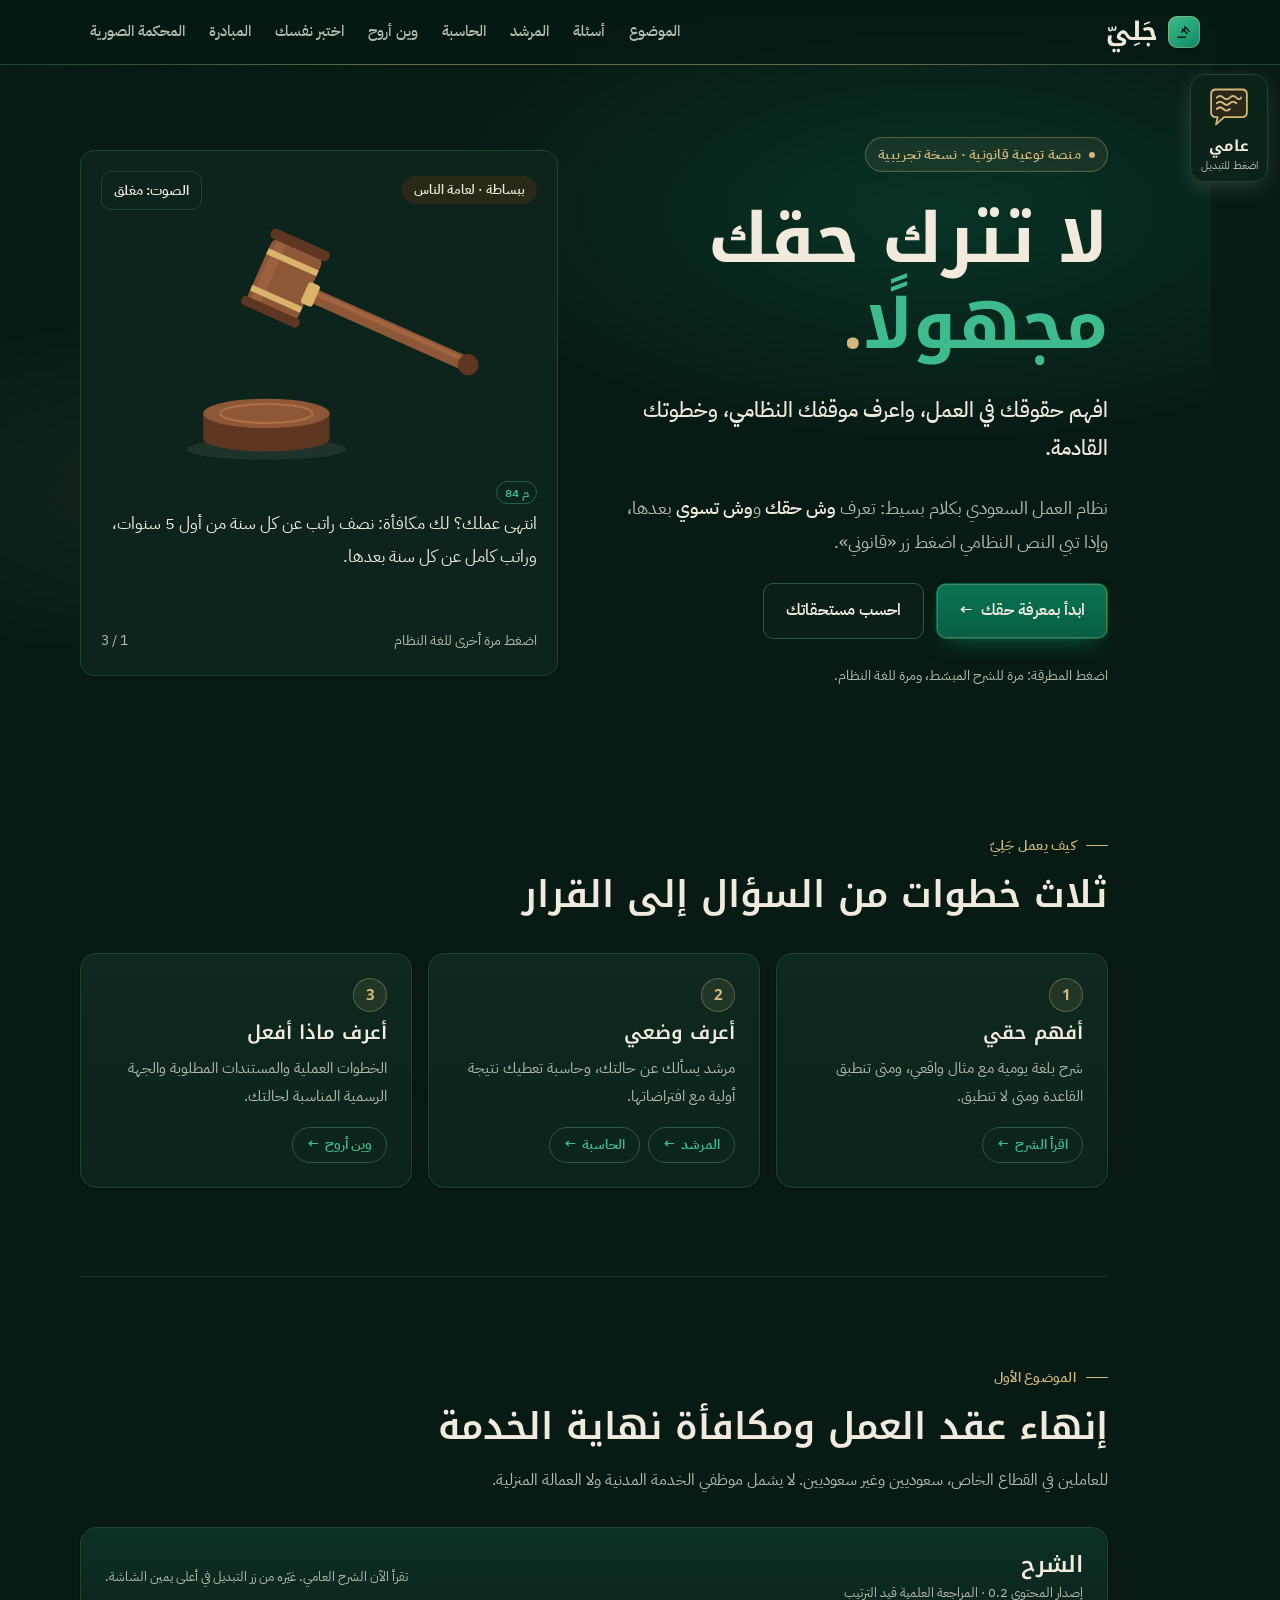
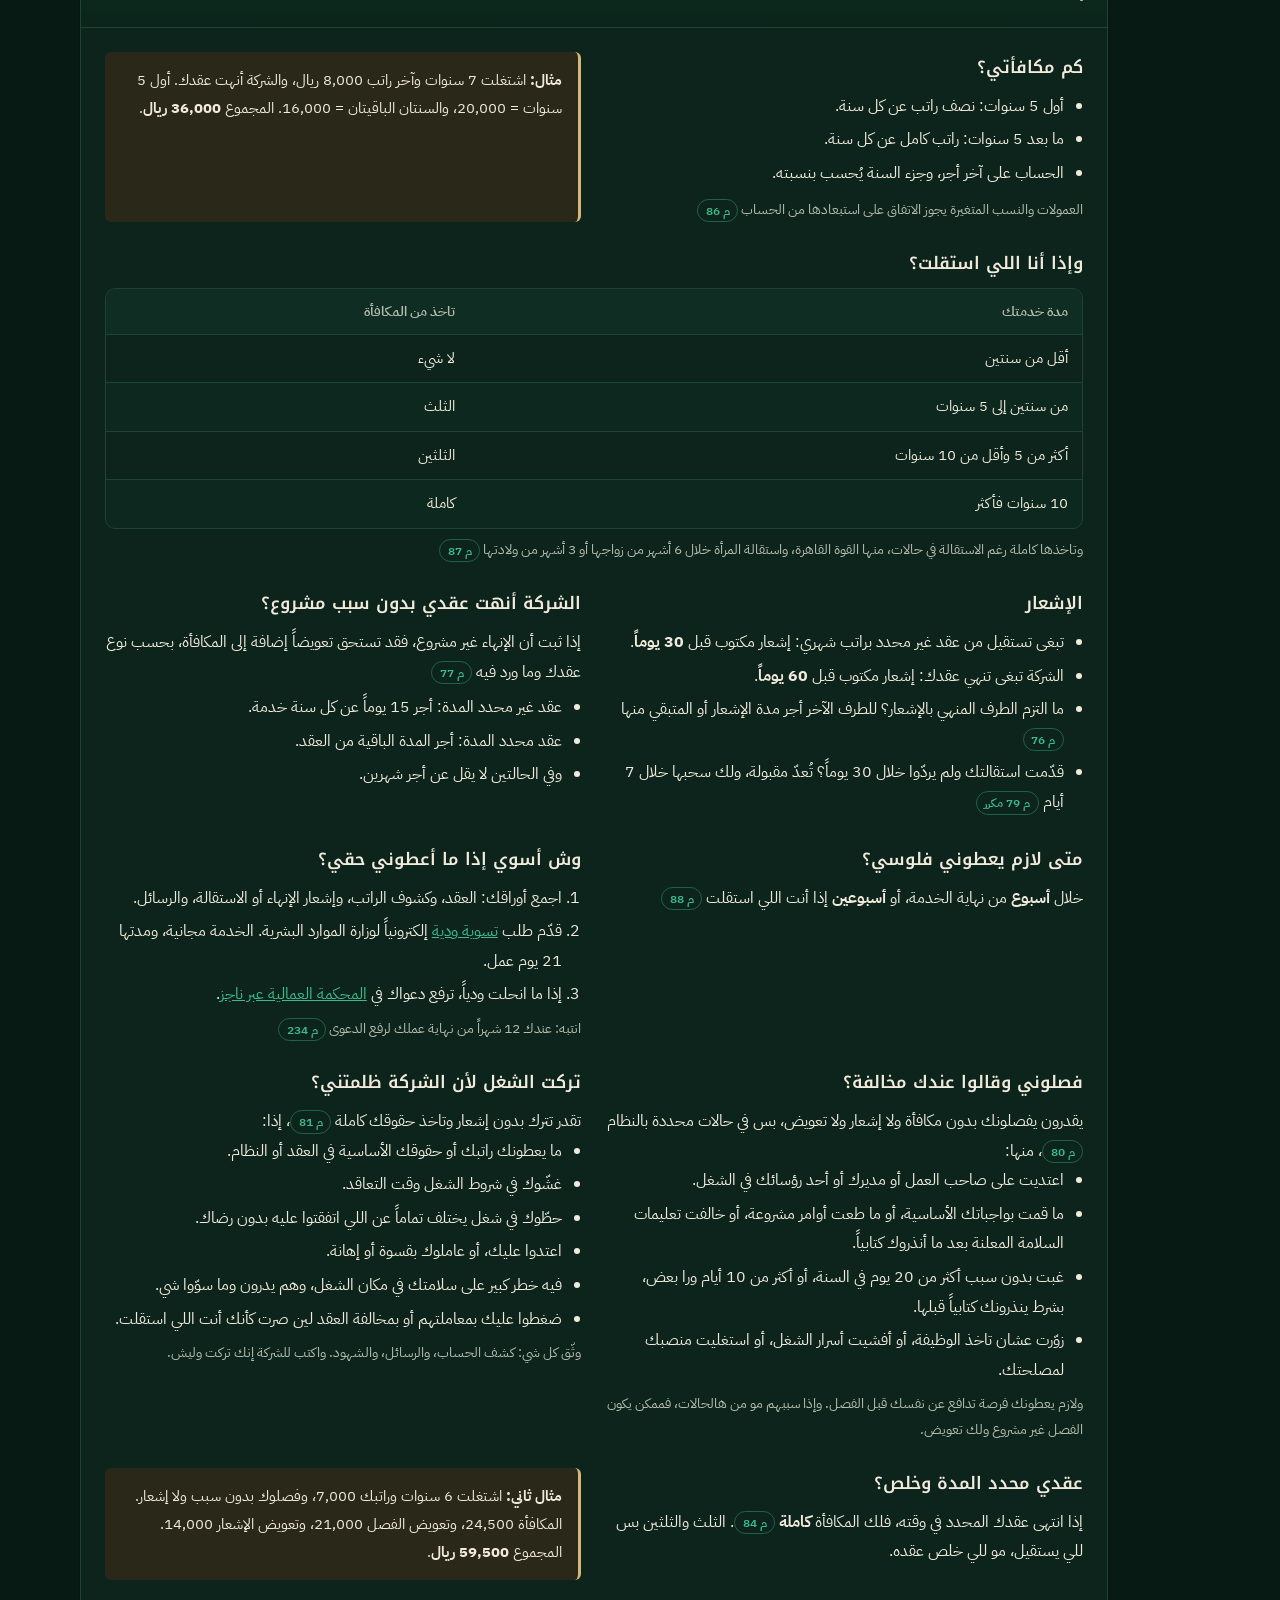
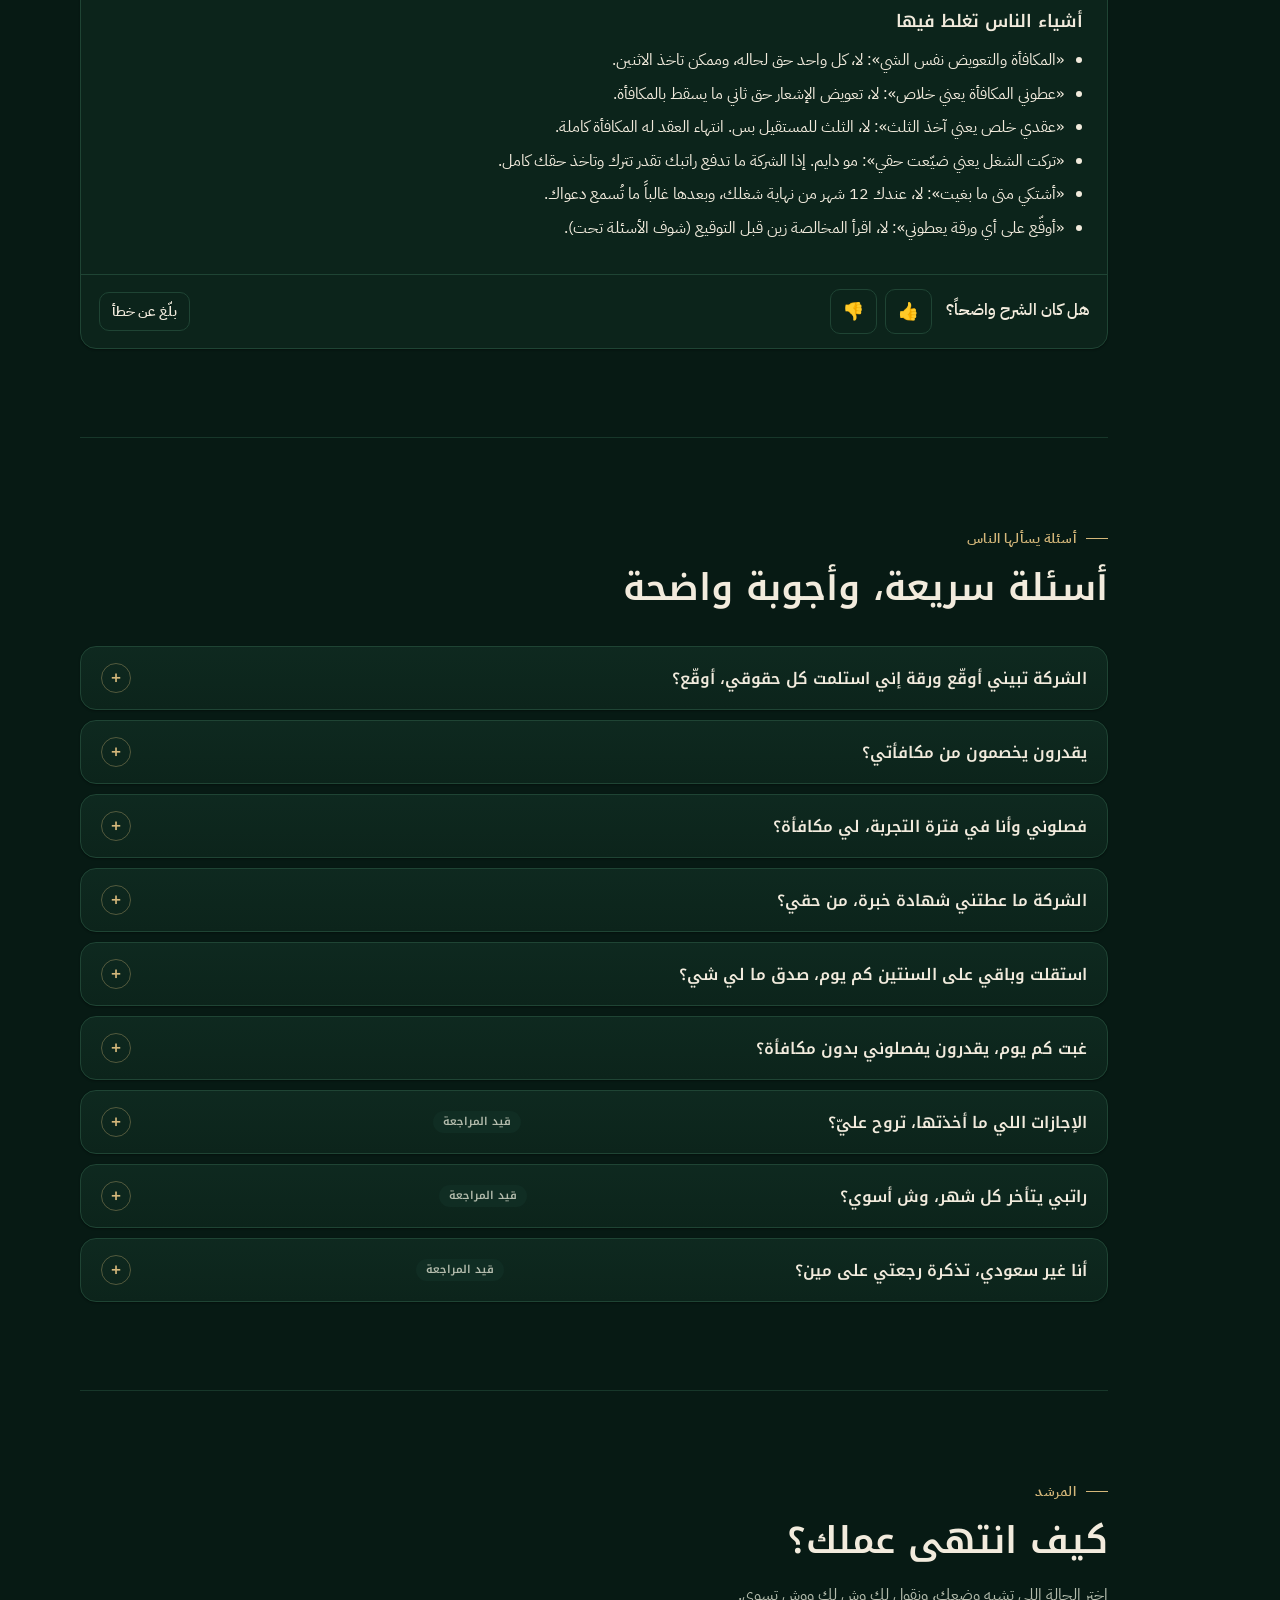
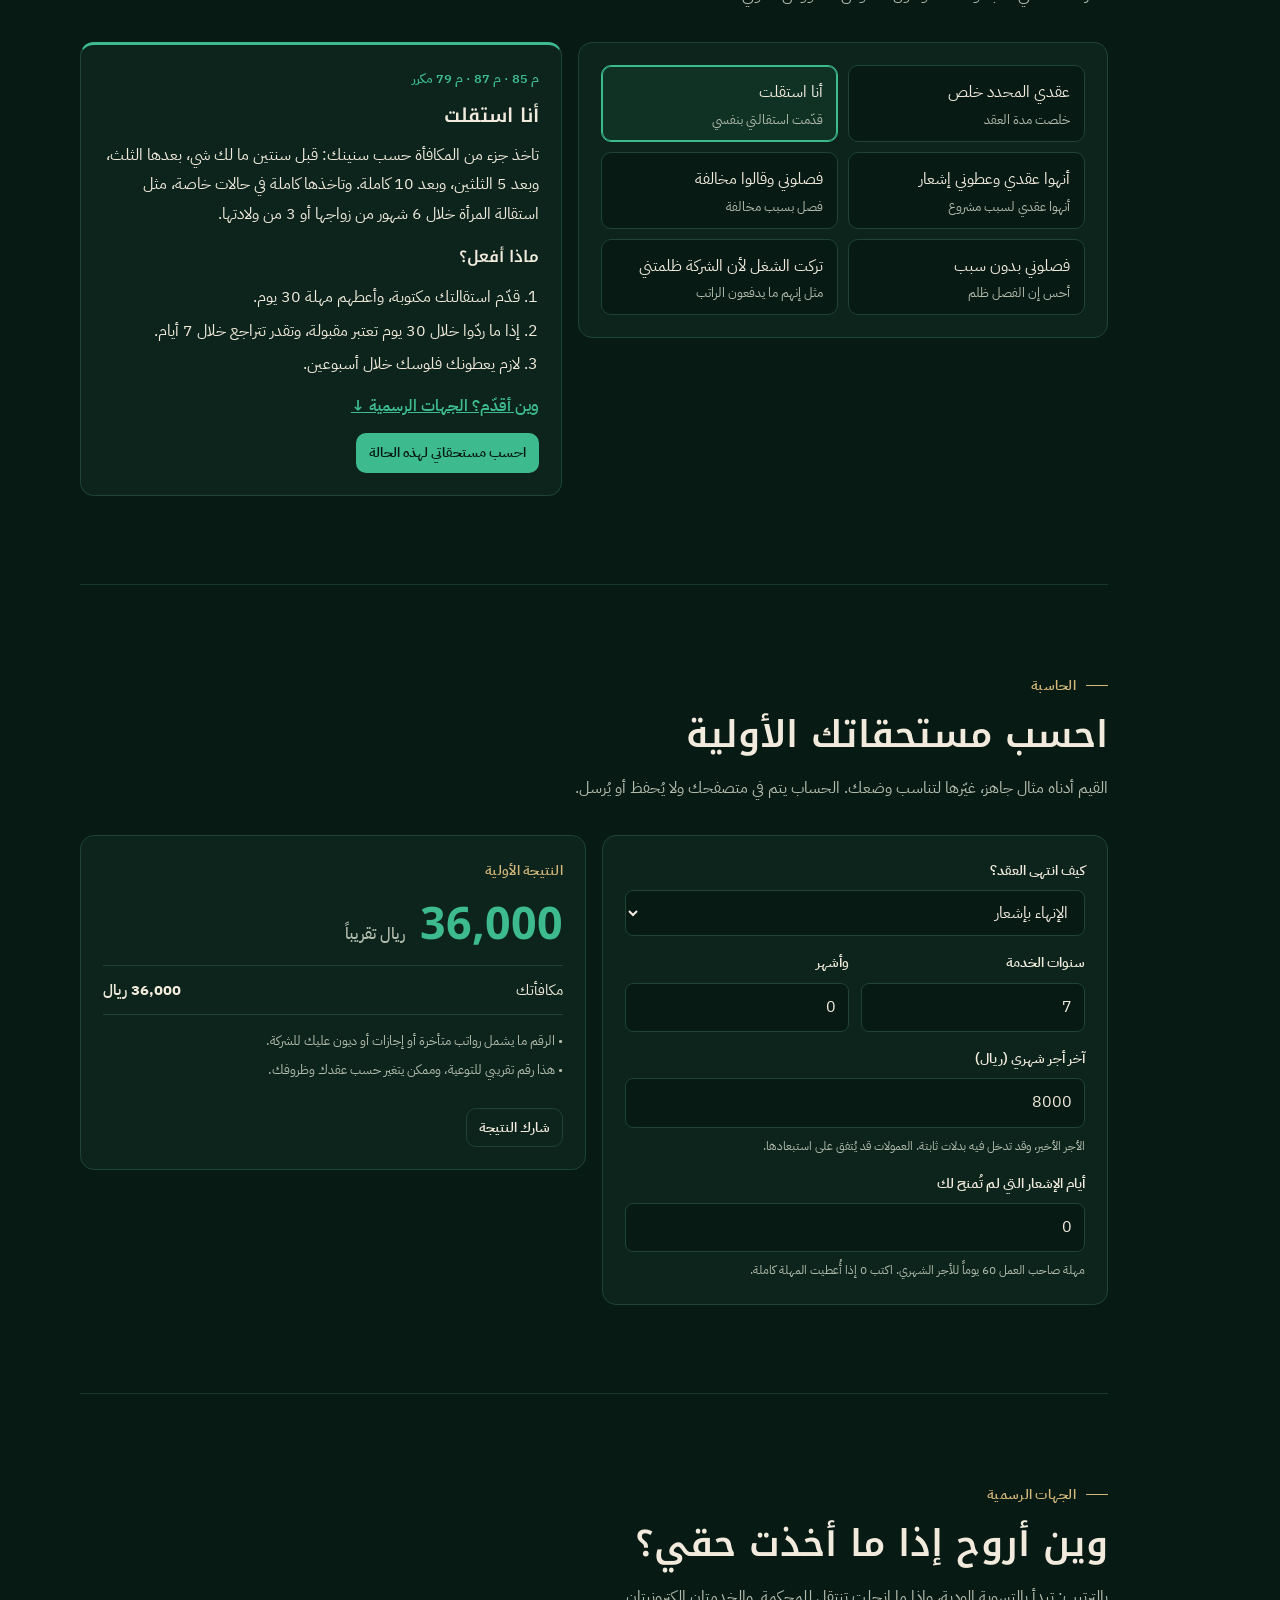
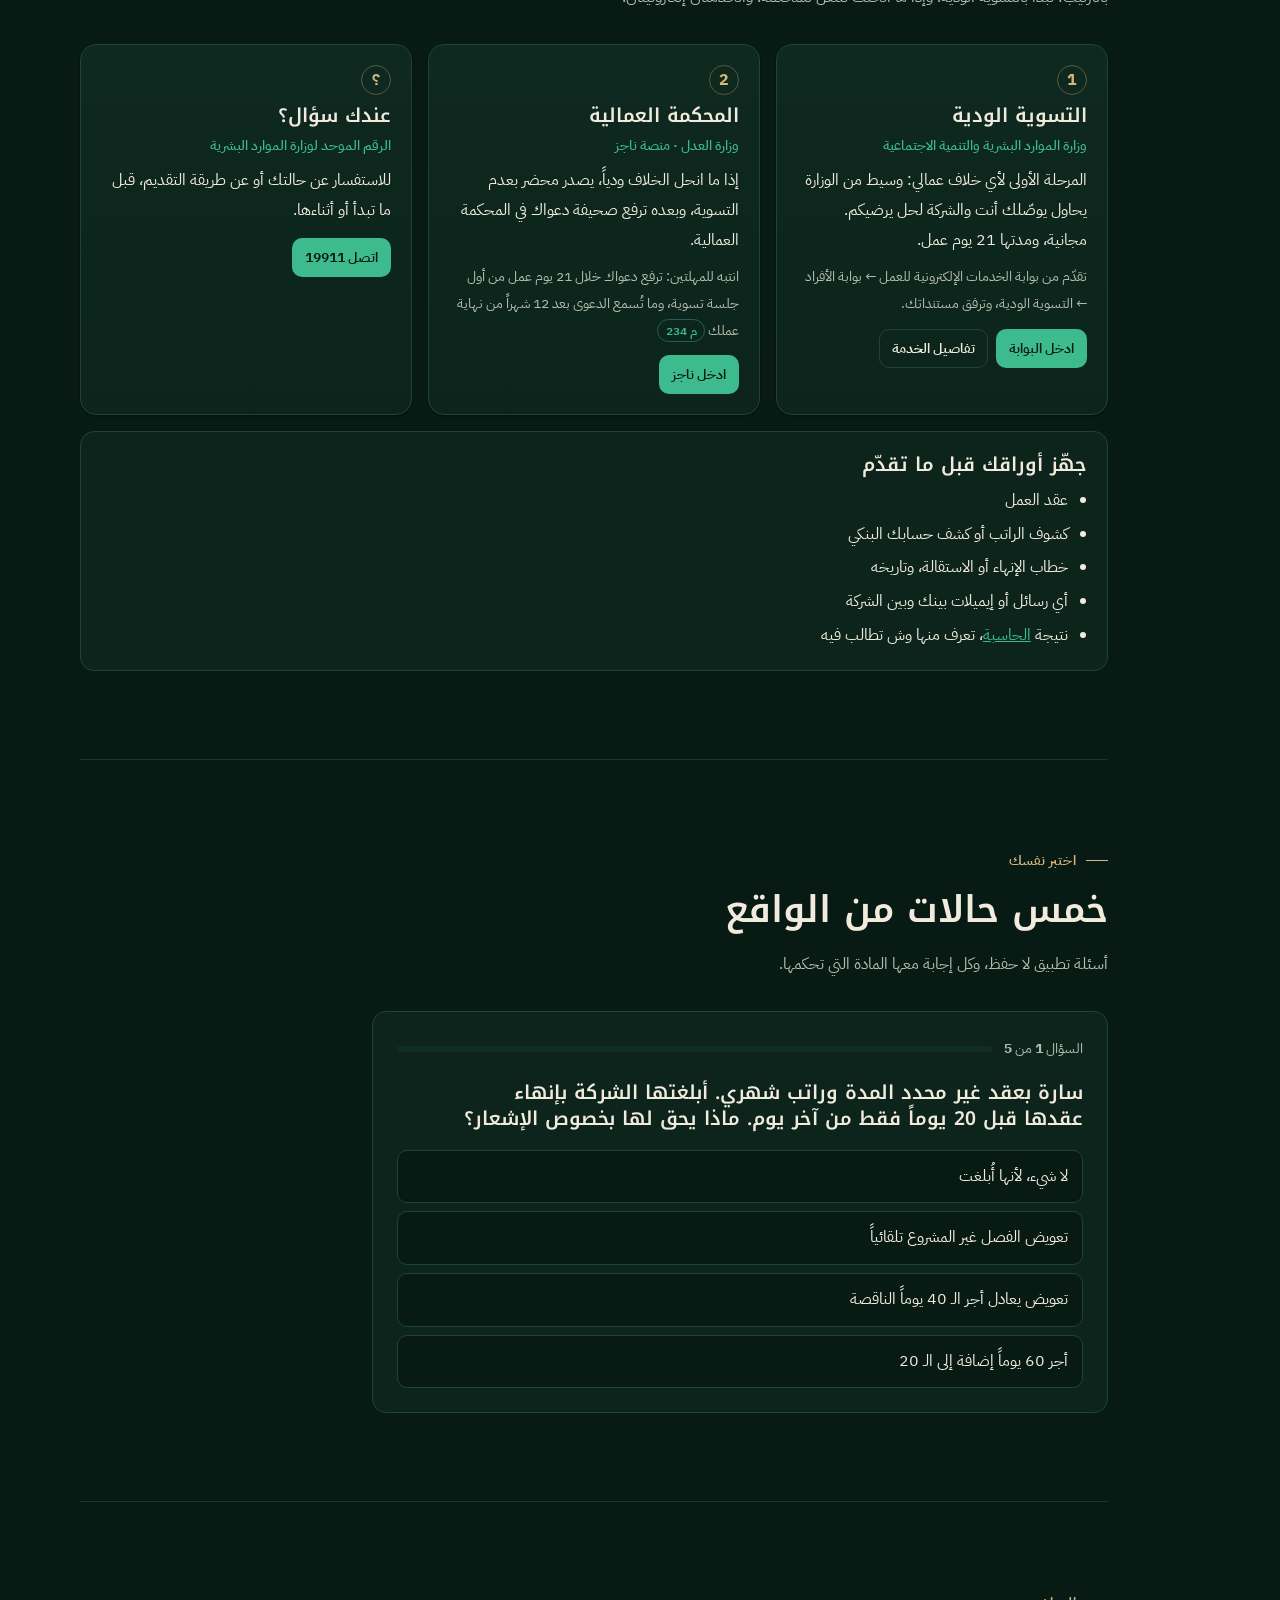
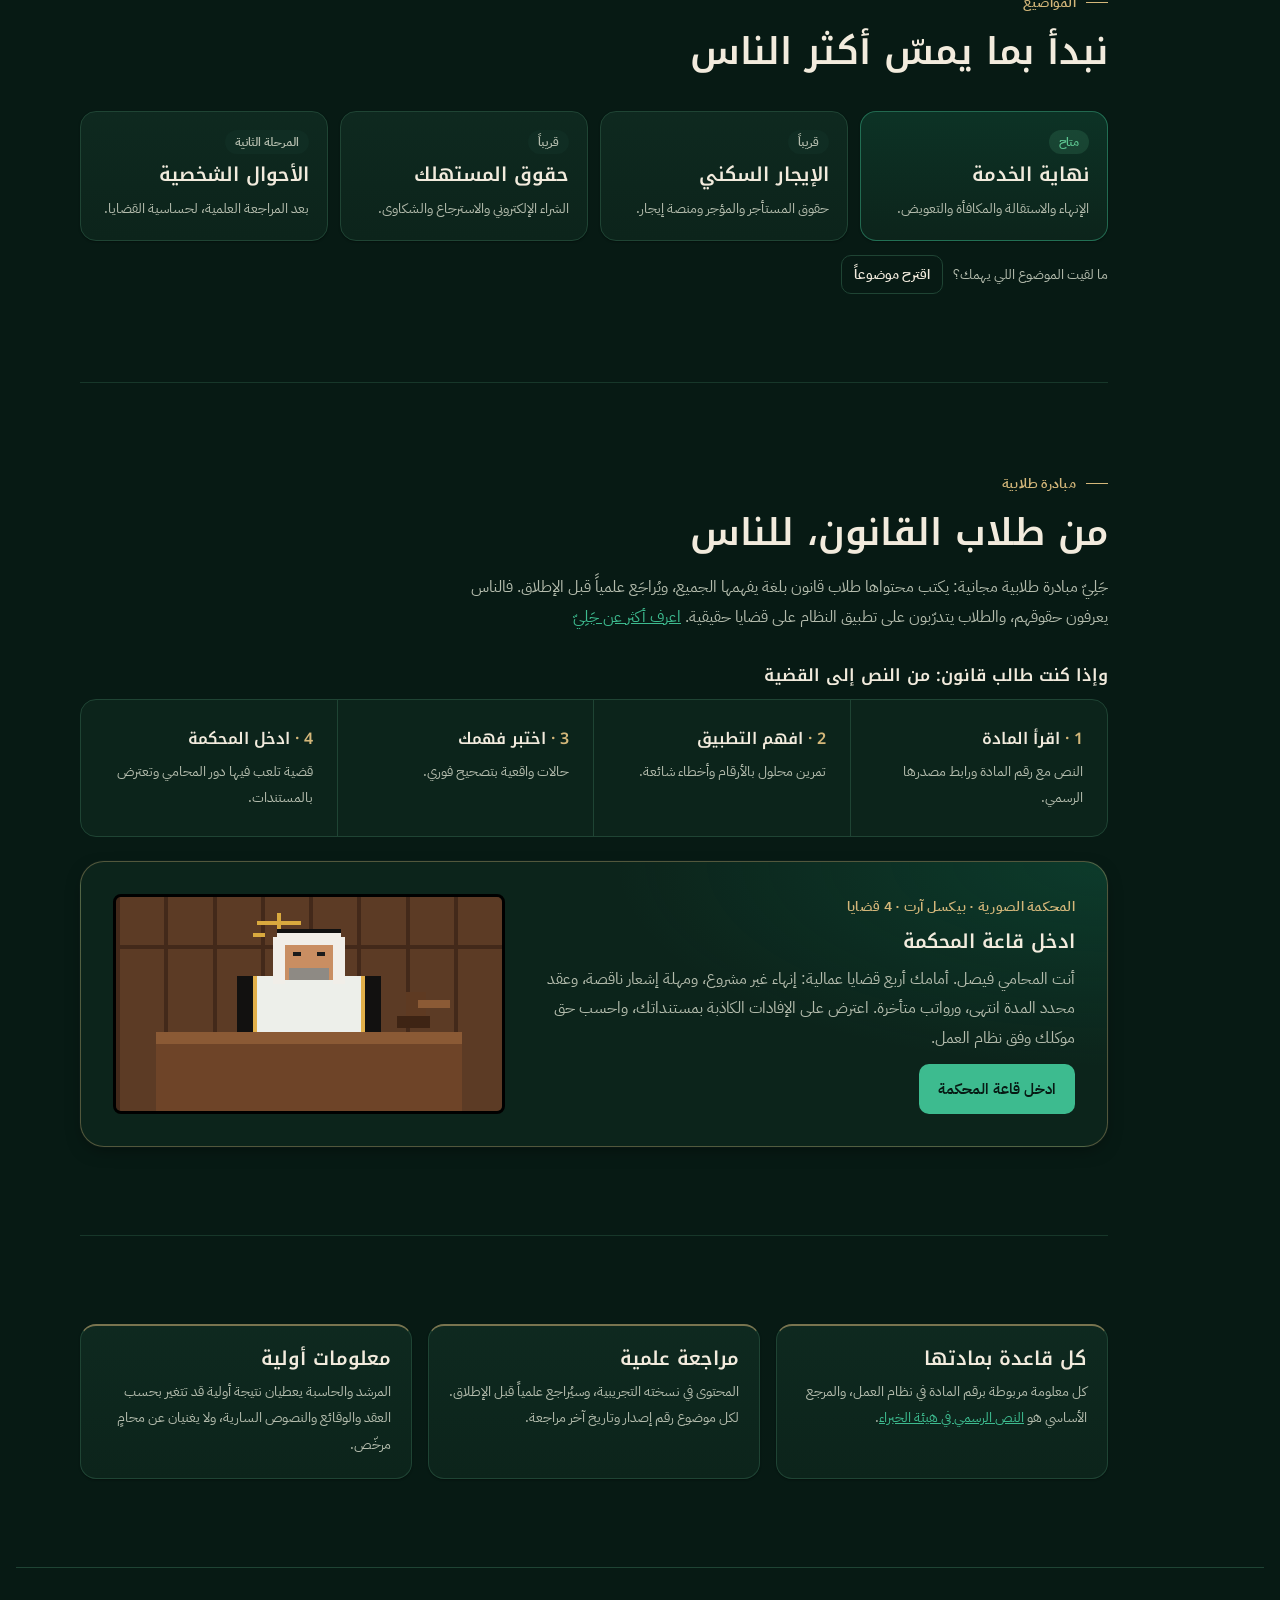
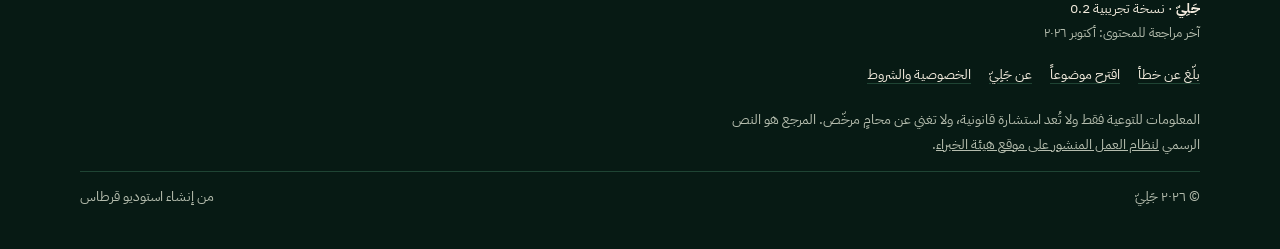
==== commit 95f446fb: "Session 3: Homepage section hierarchy and card styles Co-Authored-By: Claude Opus 5.5 <noreply@anthr" ====
--- a/index.html
+++ b/index.html
@@ -416,6 +416,59 @@
 footer .wrap{display:flex;flex-wrap:wrap;gap:12px 24px;justify-content:space-between}
 
 @media (prefers-reduced-motion: reduce){html{scroll-behavior:auto}.hint .arrow{animation:none}.bench.strike .gavel,.bench.strike .ripple,.bench.idle .halo{animation:none}.verdict{transition:none}}
+
+/* ===== Session 3 — homepage sections (scoped to main#top; #court is outside main) ===== */
+#top > .wrap > section:not(.hero){padding-block:clamp(56px,8vw,88px);scroll-margin-top:72px}
+#top > .wrap > section:not(.hero) + section{border-top:1px solid color-mix(in srgb,var(--line) 70%,transparent)}
+#top .sec-head{gap:var(--space-3);margin-bottom:var(--space-6)}
+#top .sec-head .eyebrow{display:inline-flex;align-items:center;gap:10px;justify-self:start}
+#top .sec-head .eyebrow::before{content:"";width:22px;height:1px;background:var(--brass)}
+#top .sec-head h2{line-height:1.4}
+#top .sec-head p{font-size:1.02rem;max-width:var(--measure)}
+/* Shared informational card look */
+#top .step,#top .where > .panel,#top .tcard,#top .trust > div,#top .qa,#top .topic{border-radius:var(--radius-lg);background:linear-gradient(180deg,color-mix(in srgb,var(--surface-2) 55%,var(--surface)),var(--surface));box-shadow:var(--shadow-sm);transition:border-color var(--dur-base) var(--ease),box-shadow var(--dur-base) var(--ease)}
+#top .step:hover,#top .where > .panel:hover,#top .tcard:hover,#top .trust > div:hover,#top .qa:hover{border-color:var(--border-gold);box-shadow:var(--shadow-md)}
+/* How it works */
+#top .step{padding:var(--space-5)}
+#top .step .n{display:inline-grid;place-items:center;width:34px;height:34px;border-radius:50%;border:1px solid var(--border-gold);background:color-mix(in srgb,var(--brass) 10%,transparent);font-size:.95rem}
+.step-links{display:flex;flex-wrap:wrap;gap:var(--space-2);margin-top:var(--space-2)}
+.step-links a{display:inline-flex;align-items:center;gap:6px;min-height:36px;padding:4px 14px;border-radius:var(--radius-pill);border:1px solid var(--line-strong);color:var(--green);font-size:.88rem;font-weight:600;text-decoration:none;transition:border-color var(--dur-fast) var(--ease),background-color var(--dur-fast) var(--ease)}
+.step-links a::after{content:"←";transition:transform var(--dur-base) var(--ease)}
+.step-links a:hover,.step-links a:focus-visible{border-color:var(--green);background:color-mix(in srgb,var(--emerald) 12%,transparent)}
+.step-links a:hover::after{transform:translateX(-3px)}
+/* Topic article: legal explanation */
+#top .topic{background:var(--surface)}
+#top .topic-head{background:linear-gradient(180deg,color-mix(in srgb,var(--emerald) 12%,transparent),transparent);border-bottom-color:var(--line)}
+#top .topic-body h4{color:var(--ink)}
+#top .example{border-inline-start:3px solid var(--brass);border-radius:var(--radius-sm)}
+#top .tbl-wrap{border-radius:var(--radius-md)}
+#top tbody tr:nth-child(even) td{background:color-mix(in srgb,var(--surface-2) 40%,transparent)}
+/* FAQ */
+#top .qa summary{min-height:56px;transition:color var(--dur-fast) var(--ease)}
+#top .qa summary:hover{color:var(--brass)}
+#top .qa summary:focus-visible{outline-offset:-2px;border-radius:var(--radius-lg)}
+#top .qa summary::after{display:inline-grid;place-items:center;width:28px;height:28px;border-radius:50%;border:1px solid var(--border-gold);font-size:1.1rem}
+#top .qa[open]{border-color:var(--border-gold)}
+#top .qa p{line-height:1.9}
+/* Where to go */
+#top .where .n{background:transparent;color:var(--brass);border:1px solid var(--border-gold)}
+#top .where .who{color:var(--green);font-weight:500}
+/* Topics */
+#top .tcard:has(.pill.live){border-color:color-mix(in srgb,var(--green) 45%,transparent);background:linear-gradient(180deg,color-mix(in srgb,var(--emerald) 14%,var(--surface)),var(--surface))}
+/* Student path */
+#top .path-title{margin-top:var(--space-2);margin-bottom:var(--space-3)}
+#top .path{border-radius:var(--radius-lg);counter-reset:path}
+#top .path > div{counter-increment:path;padding:var(--space-5)}
+#top .path > div b::before{content:counter(path) " · ";color:var(--brass)}
+/* Court promo (canvas untouched) */
+#top .promo{margin-top:var(--space-5);padding:var(--space-6);border-radius:var(--radius-xl);border-color:var(--border-gold);background:radial-gradient(80% 120% at 100% 0%,color-mix(in srgb,var(--emerald) 22%,transparent),transparent 60%),var(--surface);box-shadow:var(--shadow-md)}
+/* Trust */
+#top .trust > div{border-top:2px solid color-mix(in srgb,var(--brass) 55%,transparent)}
+@media (max-width:820px){
+  #top .promo{grid-template-columns:minmax(0,1fr);padding:var(--space-5)}
+  #top .step,#top .where > .panel,#top .trust > div{padding:var(--space-4) var(--space-5)}
+}
+@media (max-width:480px){#top .sec-head{margin-bottom:var(--space-5)}}
 </style>
 <script data-goatcounter="https://zs2n.goatcounter.com/count" async src="https://gc.zgo.at/count.js"></script>
 </head>
@@ -559,9 +612,9 @@
           <h2>ثلاث خطوات من السؤال إلى القرار</h2>
         </div>
         <div class="steps">
-          <div class="panel step"><span class="n">1</span><h3>أفهم حقي</h3><p>شرح بلغة يومية مع مثال واقعي، ومتى تنطبق القاعدة ومتى لا تنطبق.</p></div>
-          <div class="panel step"><span class="n">2</span><h3>أعرف وضعي</h3><p>مرشد يسألك عن حالتك، وحاسبة تعطيك نتيجة أولية مع افتراضاتها.</p></div>
-          <div class="panel step"><span class="n">3</span><h3>أعرف ماذا أفعل</h3><p>الخطوات العملية والمستندات المطلوبة والجهة الرسمية المناسبة لحالتك.</p></div>
+          <div class="panel step"><span class="n">1</span><h3>أفهم حقي</h3><p>شرح بلغة يومية مع مثال واقعي، ومتى تنطبق القاعدة ومتى لا تنطبق.</p><div class="step-links"><a href="#topic">اقرأ الشرح</a></div></div>
+          <div class="panel step"><span class="n">2</span><h3>أعرف وضعي</h3><p>مرشد يسألك عن حالتك، وحاسبة تعطيك نتيجة أولية مع افتراضاتها.</p><div class="step-links"><a href="#guide">المرشد</a><a href="#calc">الحاسبة</a></div></div>
+          <div class="panel step"><span class="n">3</span><h3>أعرف ماذا أفعل</h3><p>الخطوات العملية والمستندات المطلوبة والجهة الرسمية المناسبة لحالتك.</p><div class="step-links"><a href="#help">وين أروح</a></div></div>
         </div>
       </section>
 
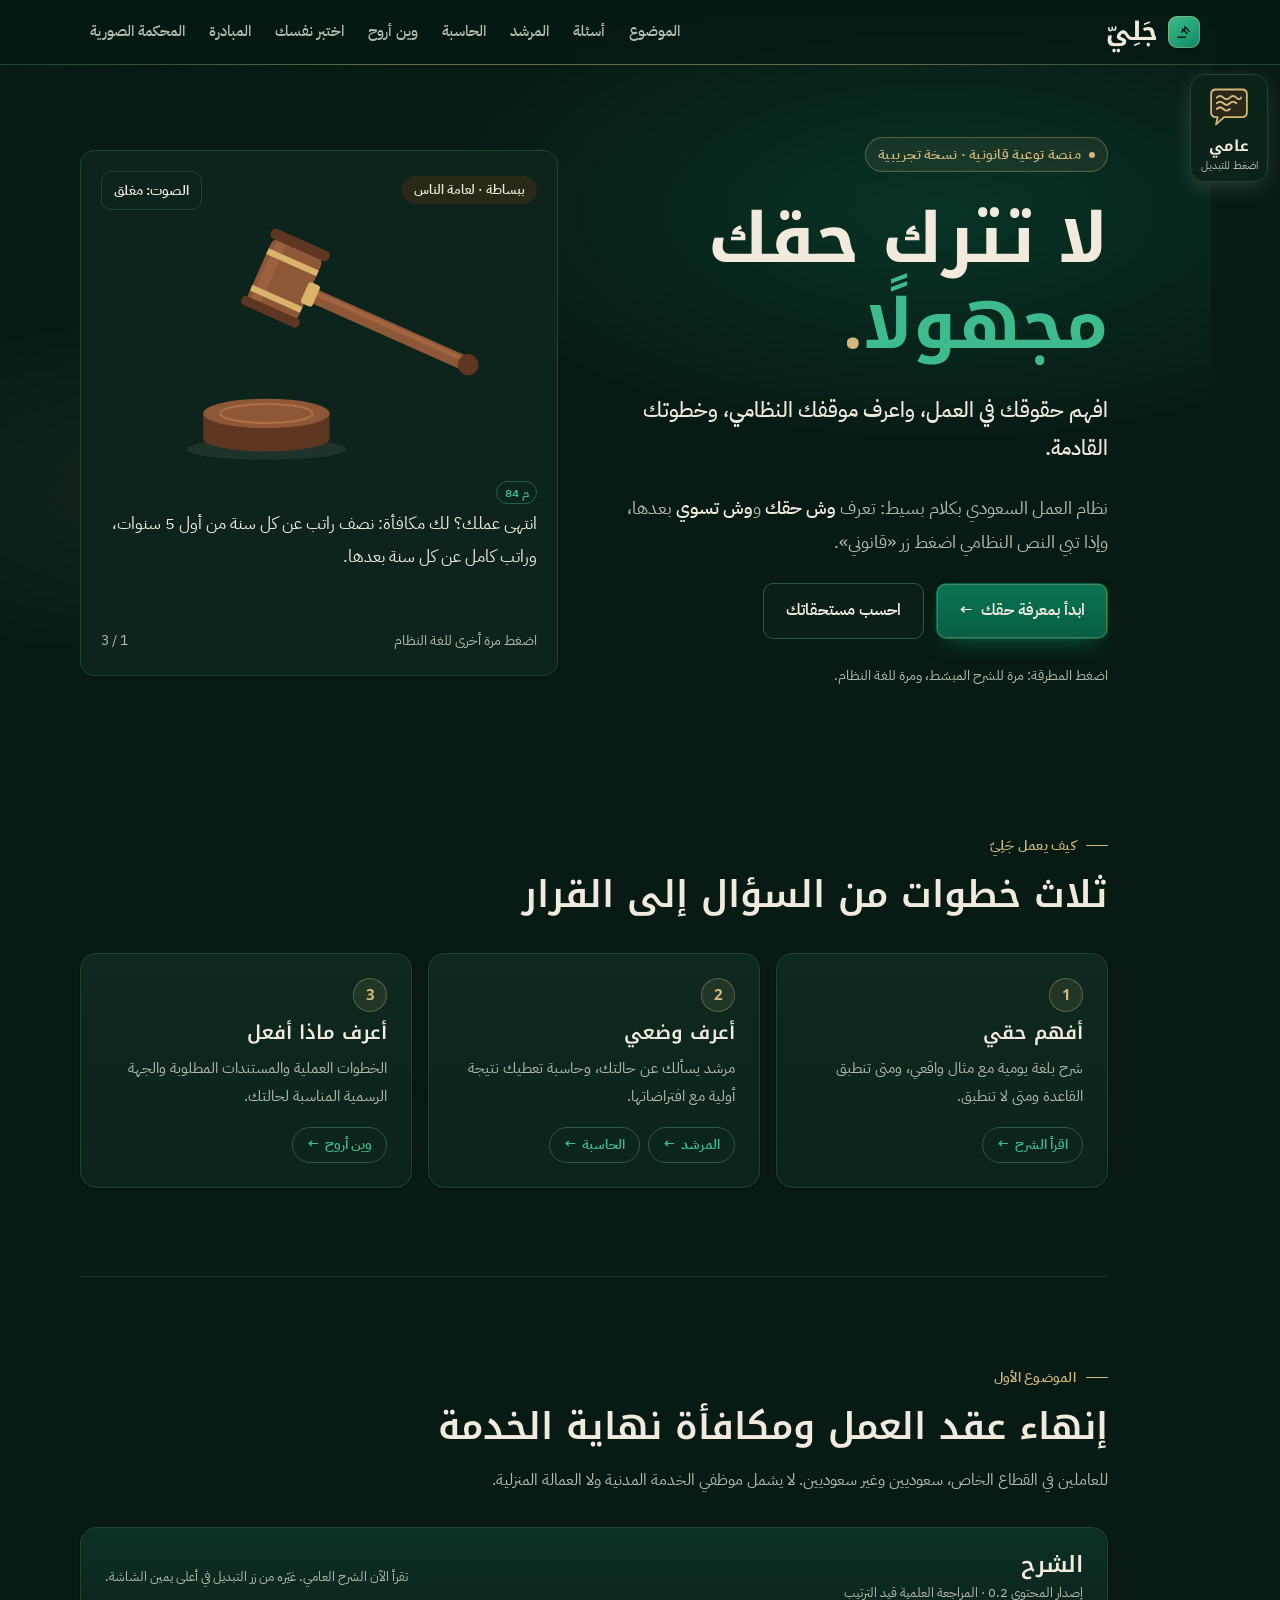
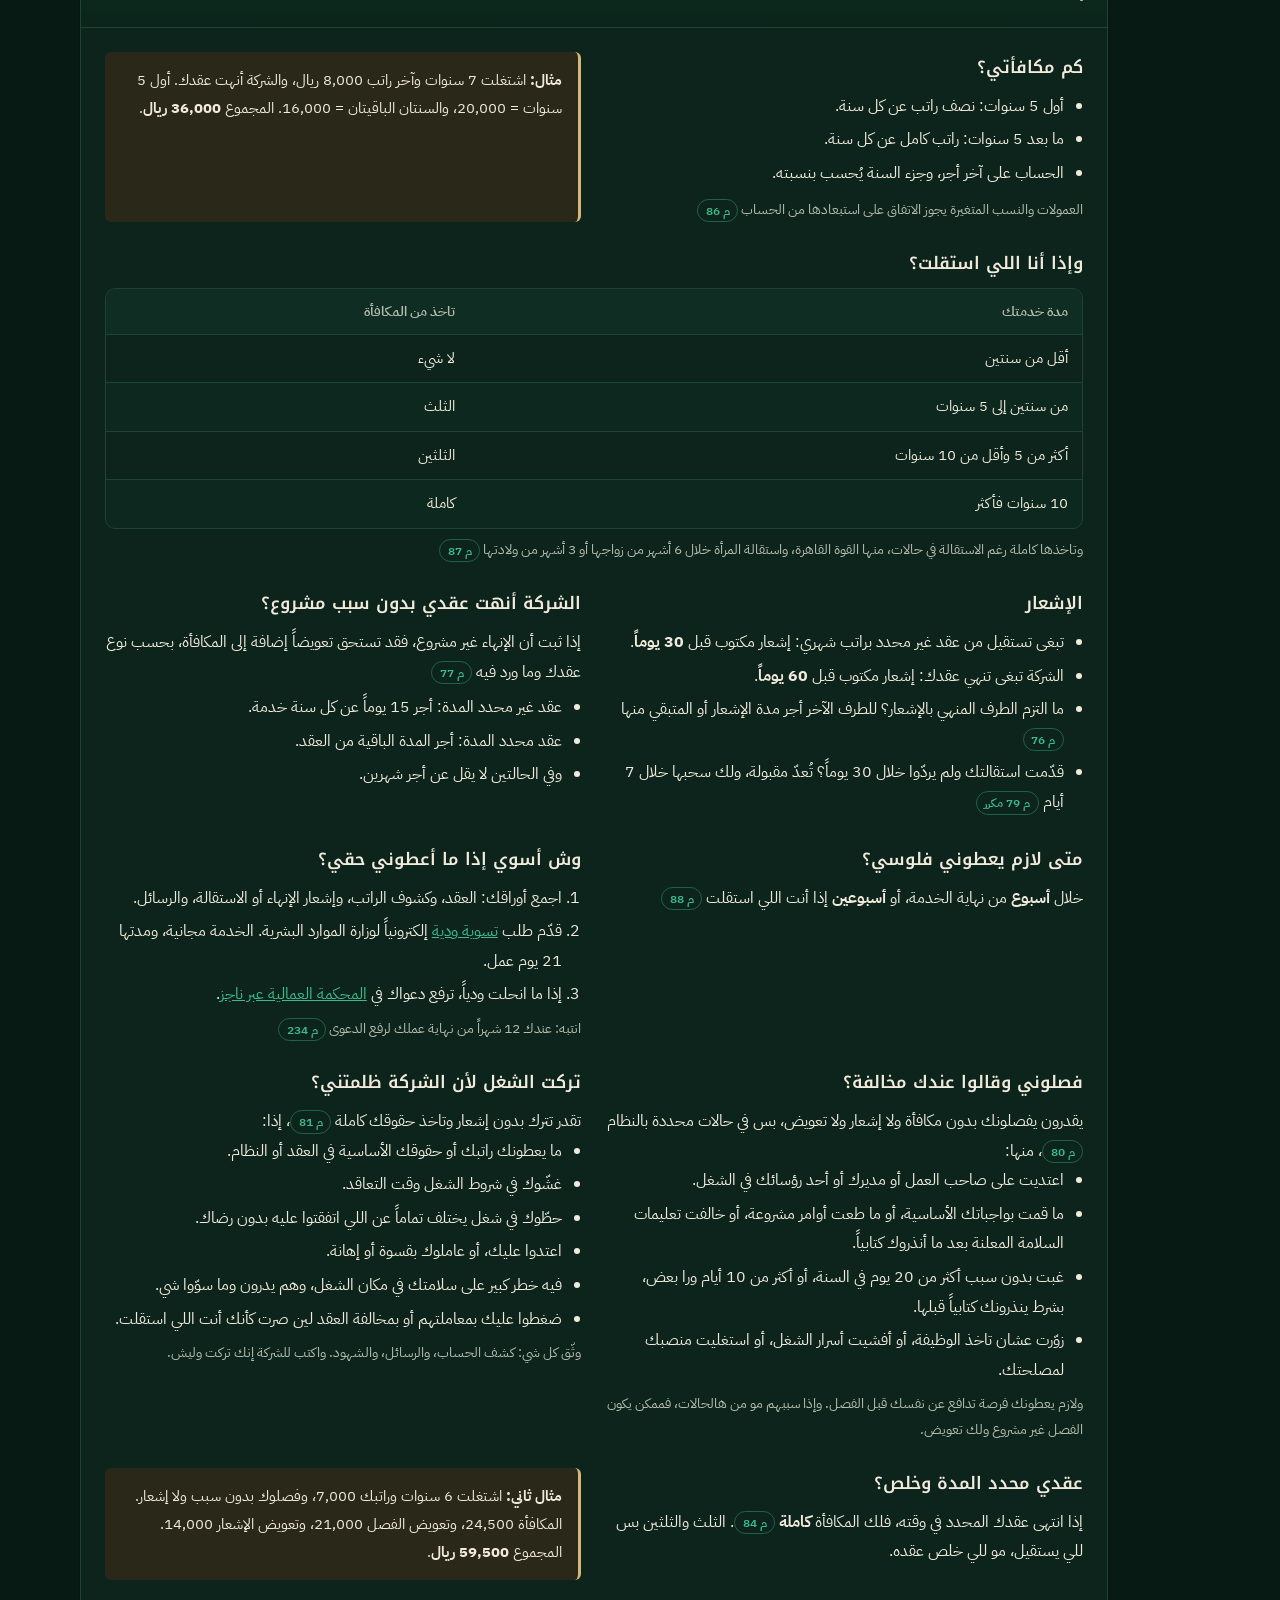
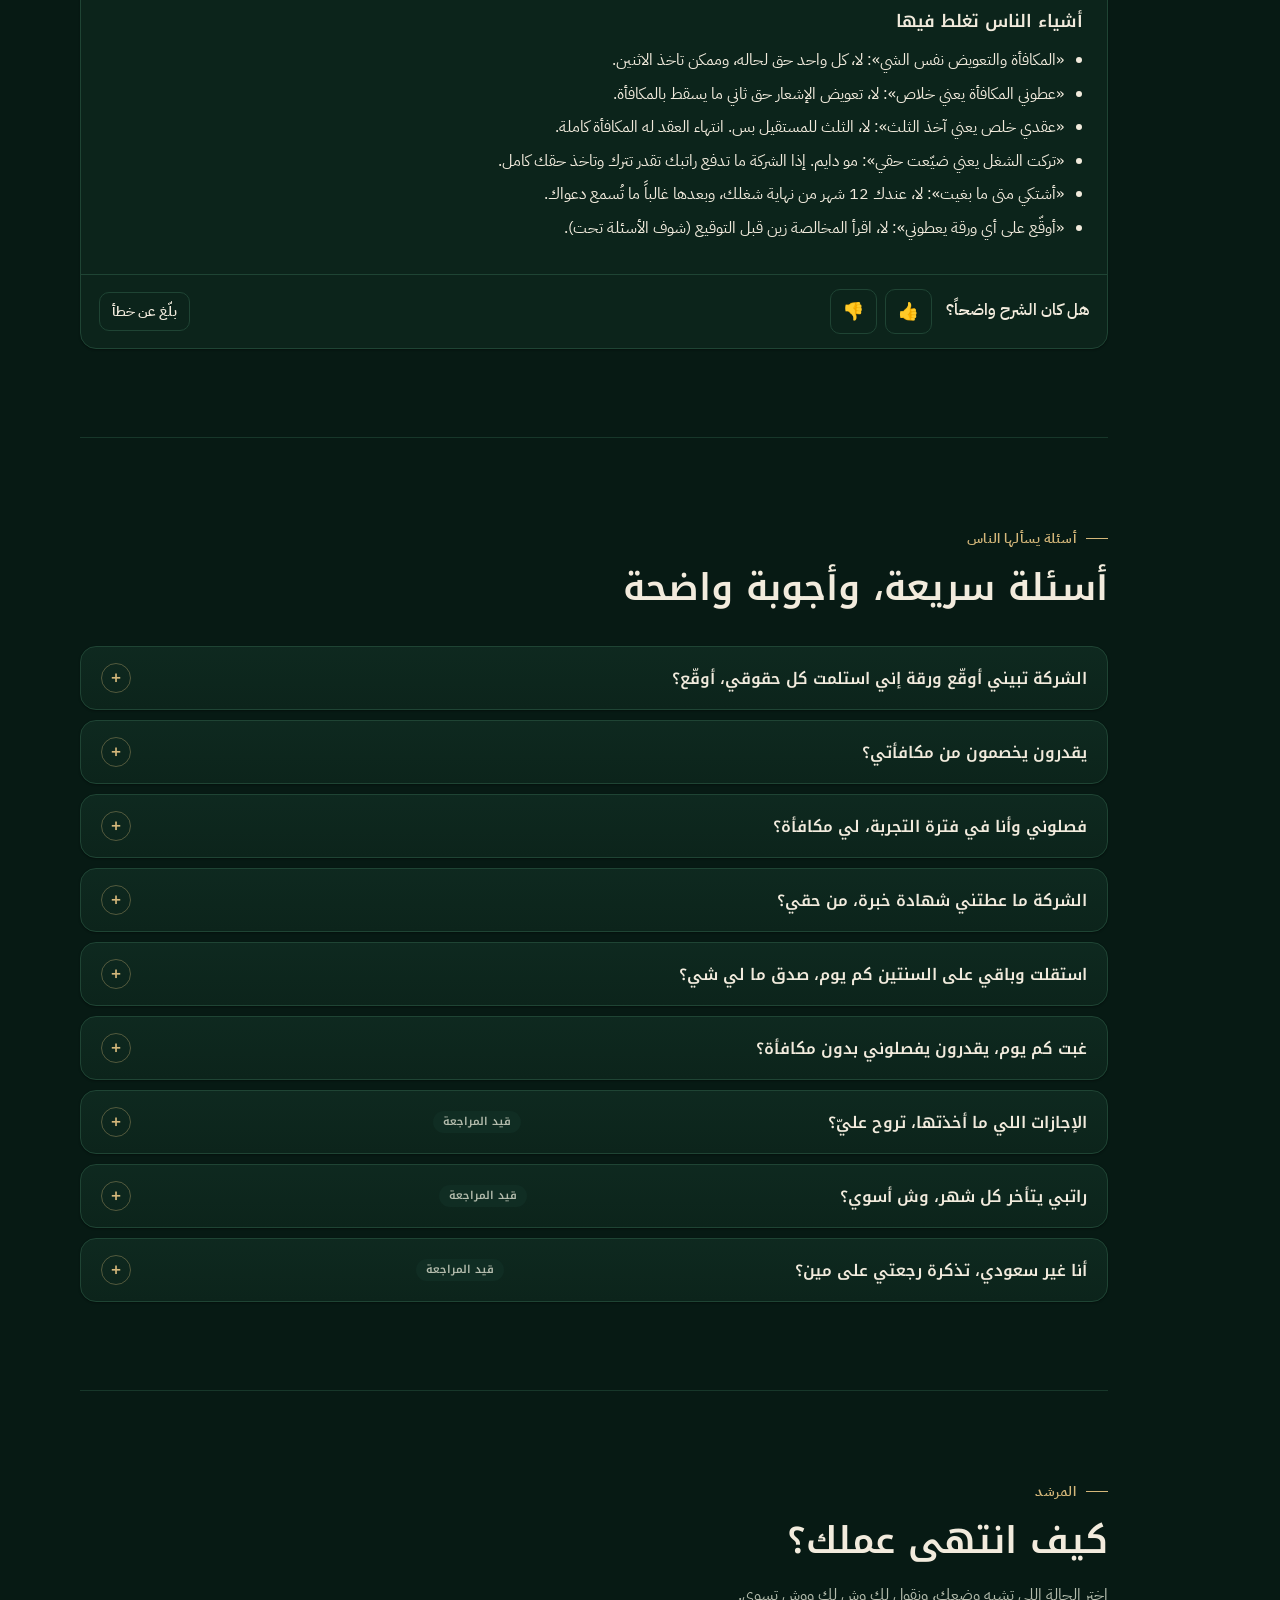
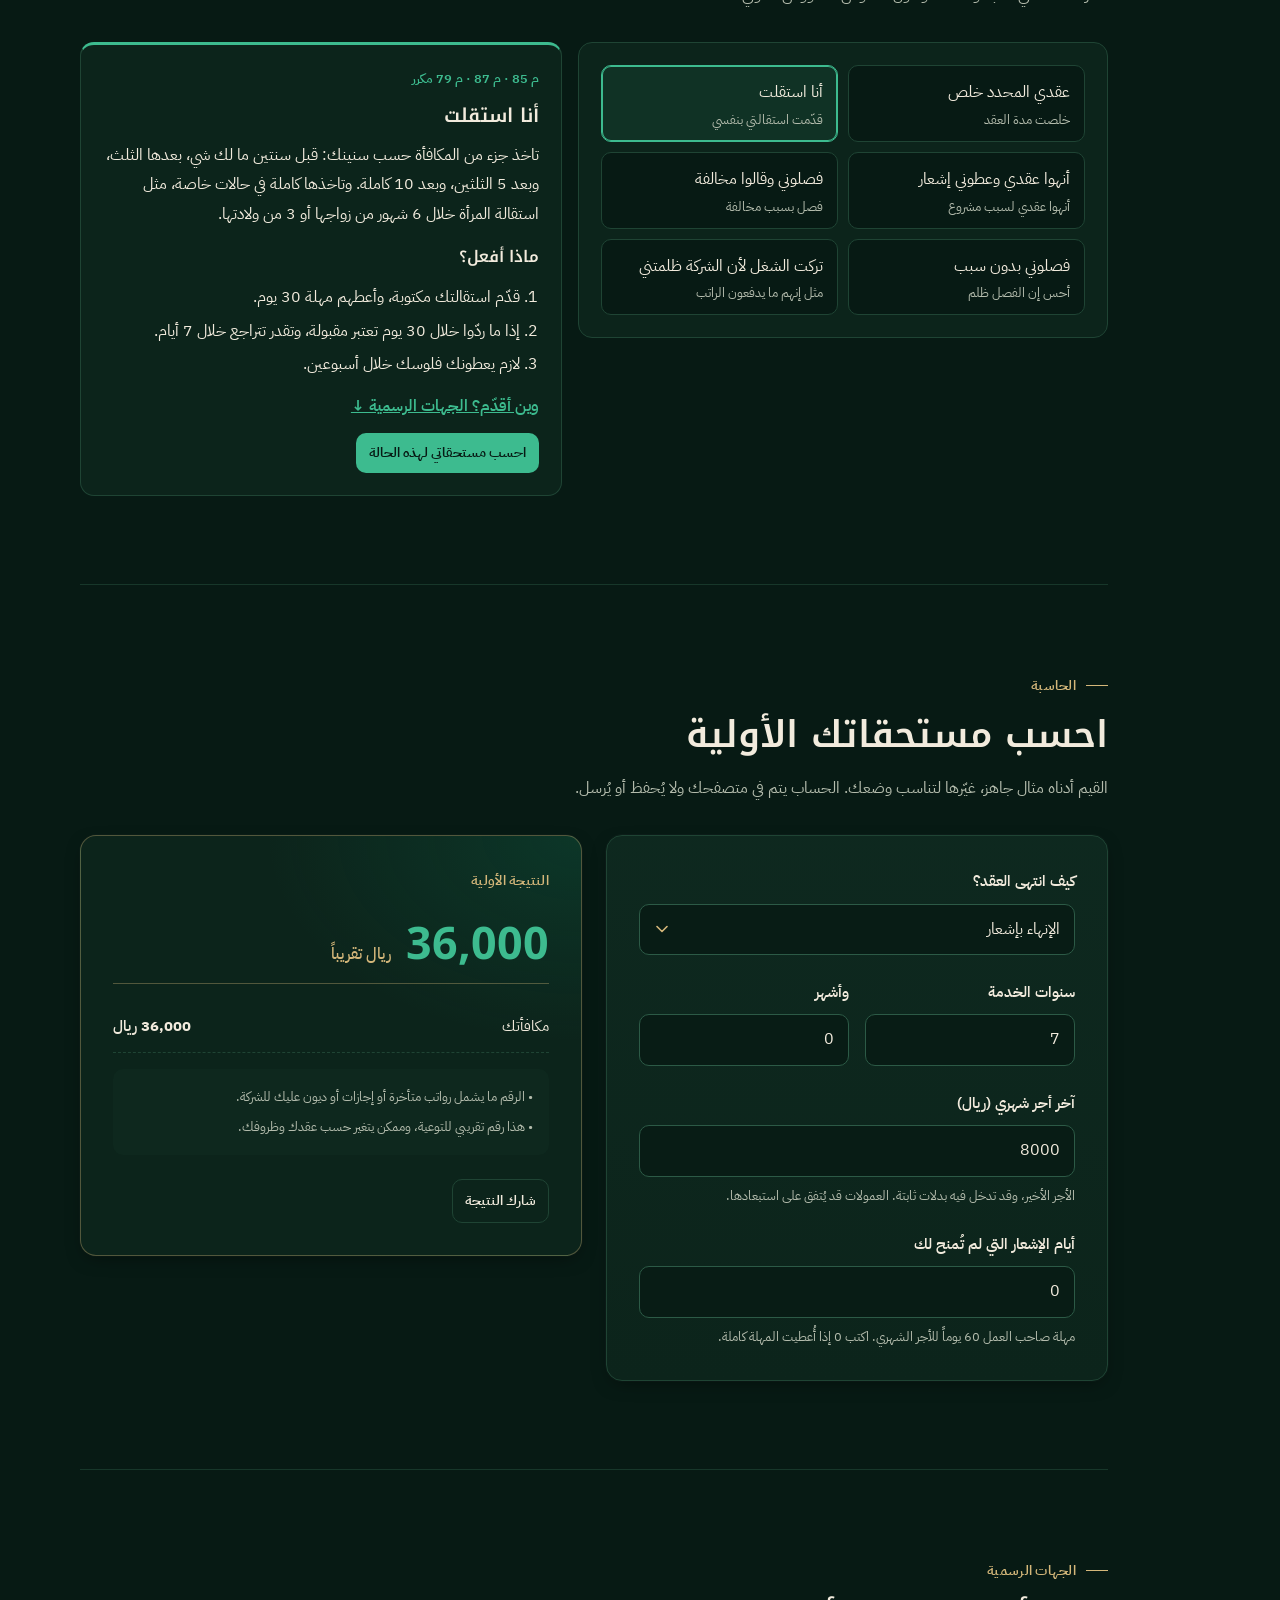
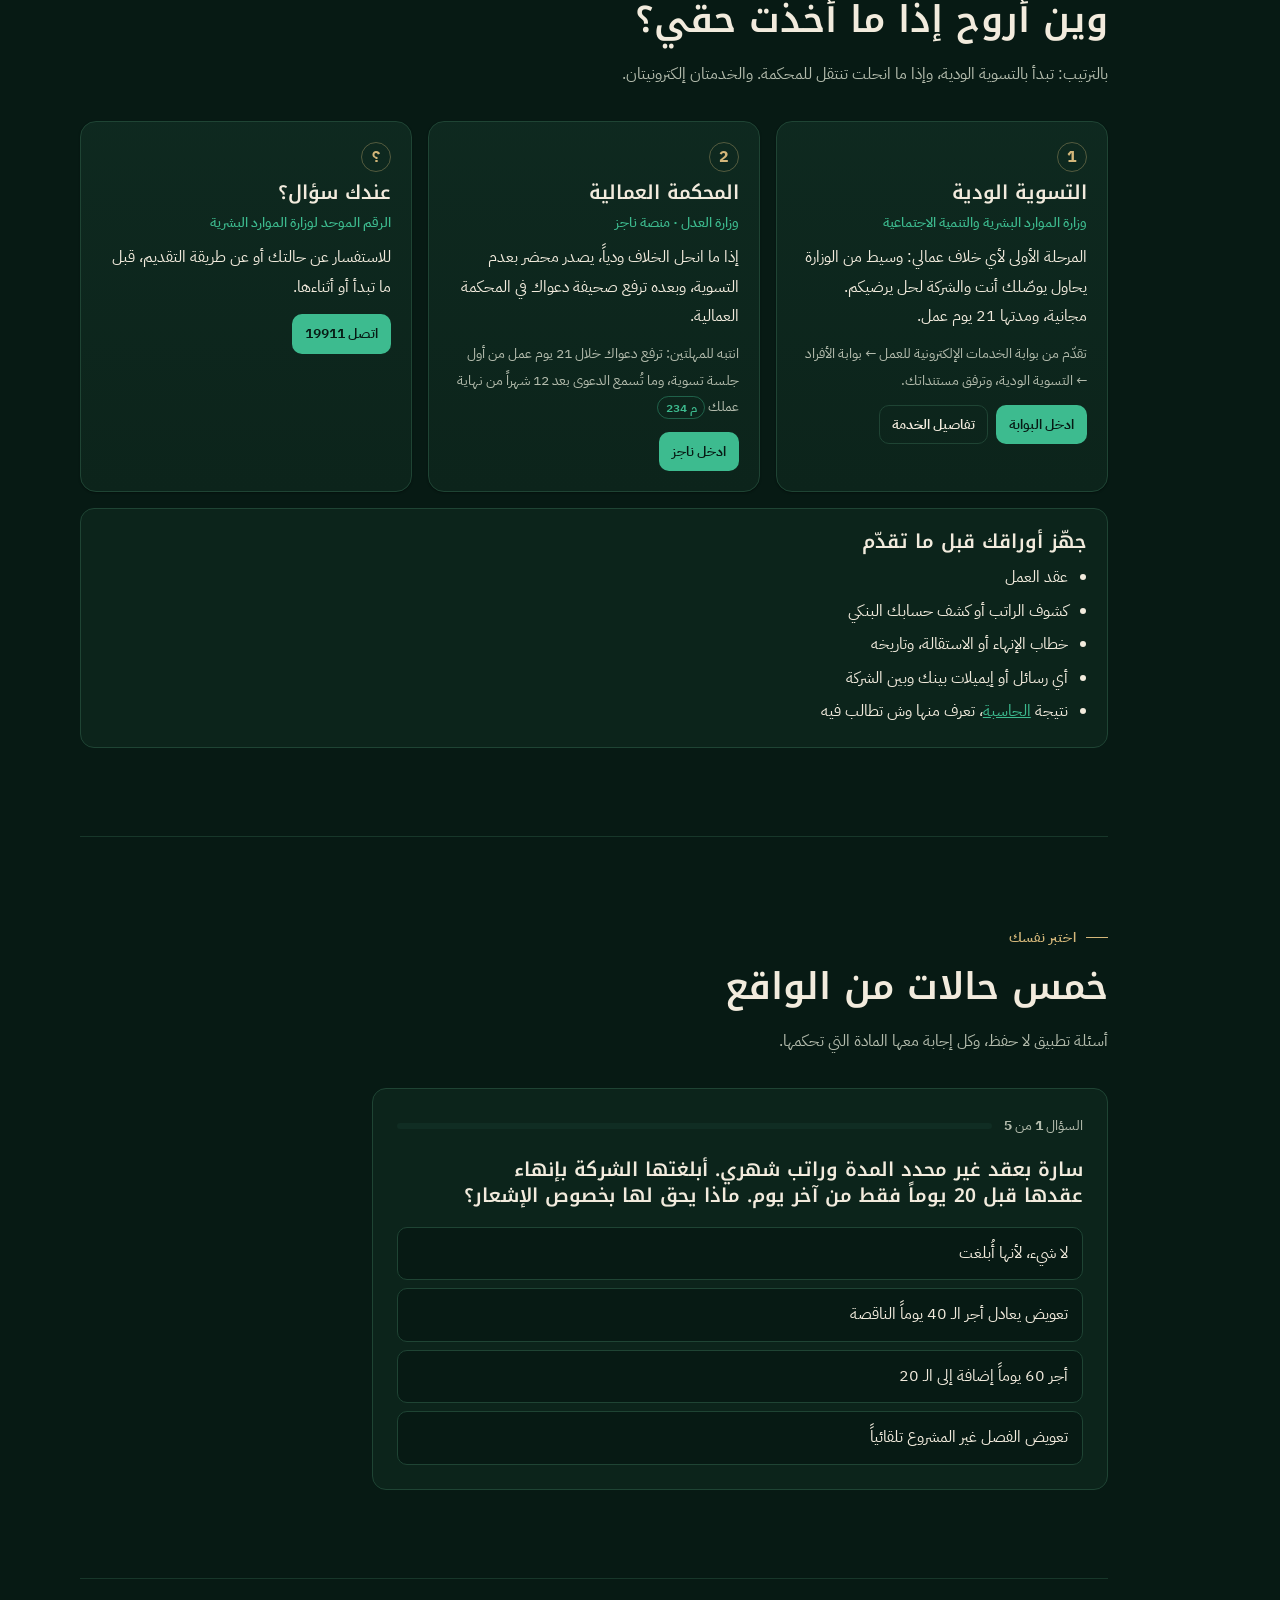
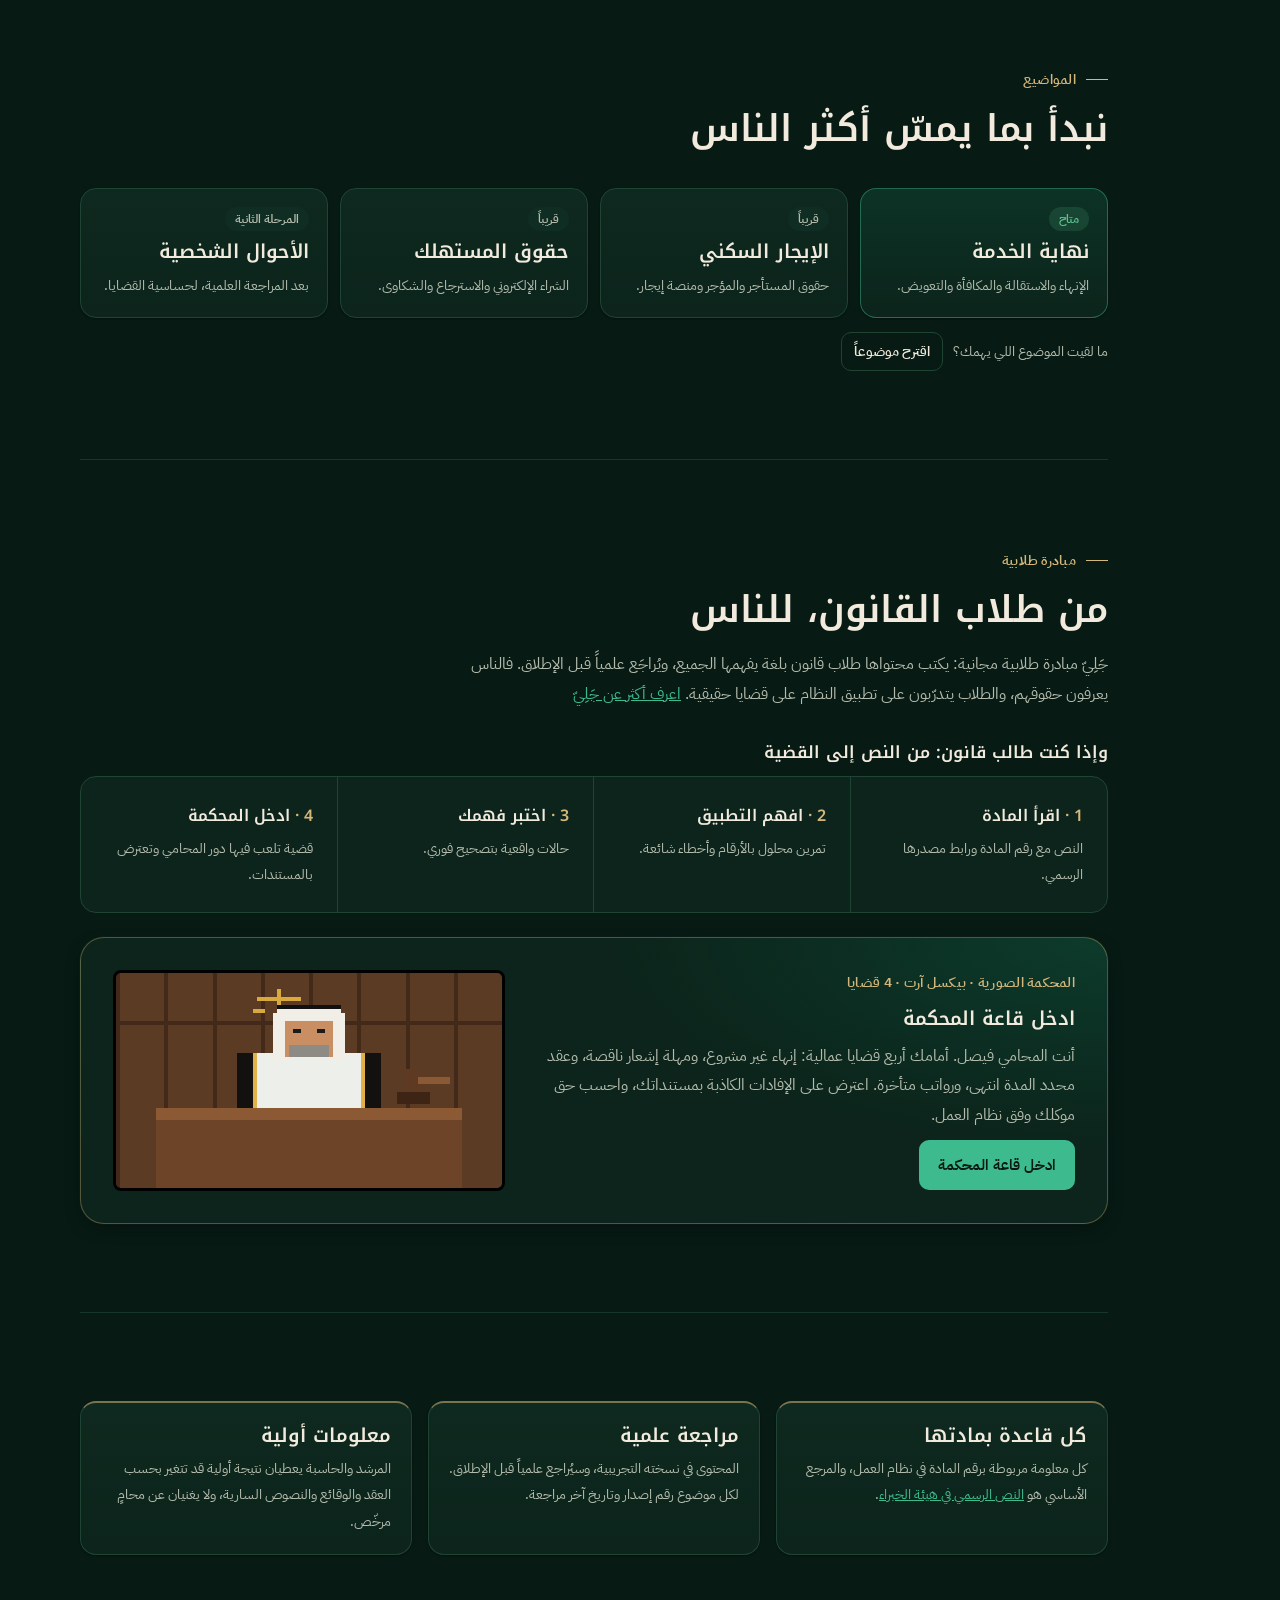
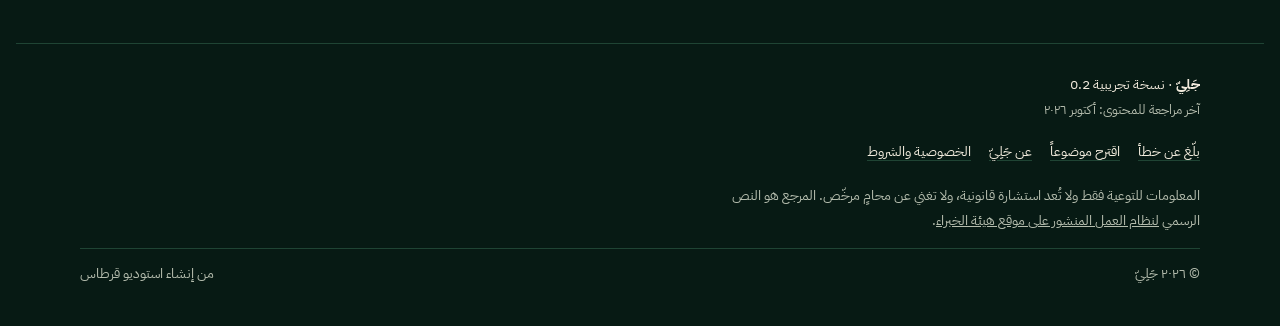
==== commit fc03bac1: "Session 4a: Calculator styling (CSS only) Co-Authored-By: Claude Opus 5.5 <noreply@anthropic.com> Cl" ====
--- a/index.html
+++ b/index.html
@@ -469,6 +469,40 @@
   #top .step,#top .where > .panel,#top .trust > div{padding:var(--space-4) var(--space-5)}
 }
 @media (max-width:480px){#top .sec-head{margin-bottom:var(--space-5)}}
+
+/* ===== Session 4a — calculator (visual only; IDs/classes used by JS unchanged) ===== */
+#calc .calc{gap:var(--space-5)}
+#calc .form,#calc .out{border-radius:var(--radius-lg);padding:var(--space-6);box-shadow:var(--shadow-md)}
+#calc .form{gap:var(--space-5);background:linear-gradient(180deg,color-mix(in srgb,var(--surface-2) 50%,var(--surface)),var(--surface))}
+#calc .row2{gap:var(--space-4)}
+#calc .field{gap:var(--space-2)}
+#calc .field label{font-size:.92rem;color:var(--ink)}
+#calc .field .help{font-size:.82rem;line-height:1.7}
+#calc input[type=number],#calc select{min-height:48px;padding:10px 14px;font-size:1rem;border:1px solid var(--line-strong);border-radius:var(--radius-md);background-color:color-mix(in srgb,var(--bg) 80%,var(--surface));color:var(--ink);transition:border-color var(--dur-fast) var(--ease),box-shadow var(--dur-fast) var(--ease),background-color var(--dur-fast) var(--ease)}
+#calc input[type=number]{font-variant-numeric:tabular-nums}
+#calc select{appearance:none;-webkit-appearance:none;padding-inline-end:40px;cursor:pointer;background-image:url("data:image/svg+xml,%3Csvg xmlns='http://www.w3.org/2000/svg' viewBox='0 0 12 8'%3E%3Cpath d='M1 1.5l5 5 5-5' fill='none' stroke='%23D4B77A' stroke-width='1.6' stroke-linecap='round' stroke-linejoin='round'/%3E%3C/svg%3E");background-position:left 16px center;background-size:12px 8px;background-repeat:no-repeat}
+:root[data-theme="light"] #calc select{background-image:url("data:image/svg+xml,%3Csvg xmlns='http://www.w3.org/2000/svg' viewBox='0 0 12 8'%3E%3Cpath d='M1 1.5l5 5 5-5' fill='none' stroke='%238A6420' stroke-width='1.6' stroke-linecap='round' stroke-linejoin='round'/%3E%3C/svg%3E")}
+#calc input[type=number]:hover,#calc select:hover{border-color:color-mix(in srgb,var(--brass) 55%,var(--line-strong))}
+#calc input[type=number]:focus,#calc select:focus{border-color:var(--green);background-color:var(--bg);outline:none;box-shadow:0 0 0 3px color-mix(in srgb,var(--green) 25%,transparent)}
+#calc input[type=number]:focus-visible,#calc select:focus-visible{outline:var(--focus-width) solid var(--focus-color);outline-offset:2px}
+#calc .check{min-height:44px;padding:var(--space-3) var(--space-4);border:1px solid var(--line);border-radius:var(--radius-md);background:color-mix(in srgb,var(--surface-2) 40%,transparent);cursor:pointer;line-height:1.75}
+#calc .check input{width:20px;height:20px;flex:none;margin-top:.3em;cursor:pointer}
+#calc .check:has(input:checked){border-color:color-mix(in srgb,var(--green) 55%,transparent);background:color-mix(in srgb,var(--emerald) 12%,transparent)}
+#calc .err{display:flex;gap:8px;align-items:flex-start;margin:0;padding:10px 14px;border-radius:var(--radius-md);border:1px solid color-mix(in srgb,var(--bad) 45%,transparent);background:color-mix(in srgb,var(--bad) 10%,transparent);font-weight:500;line-height:1.7}
+#calc .err::before{content:"!";flex:none;display:inline-grid;place-items:center;width:20px;height:20px;margin-top:.2em;border-radius:50%;background:var(--bad);color:var(--bg);font-size:.8rem;font-weight:700}
+#calc .err[hidden]{display:none!important}
+#calc .out{gap:var(--space-4);border-color:var(--border-gold);background:radial-gradient(90% 70% at 100% 0%,color-mix(in srgb,var(--emerald) 18%,transparent),transparent 70%),var(--surface);top:calc(var(--space-8) + 24px)}
+#calc .out .total{color:var(--green);padding-block:var(--space-2) var(--space-3);border-bottom:1px solid var(--border-gold);letter-spacing:0}
+#calc .out .total small{color:var(--brass)}
+#calc .lines{border-top:0}
+#calc .line{align-items:baseline;padding:12px 0;border-bottom-style:dashed}
+#calc .line:last-child{border-bottom:0}
+#calc .line span:last-child{color:var(--ink)}
+#calc .assume{gap:6px;padding:var(--space-4);border-radius:var(--radius-md);background:color-mix(in srgb,var(--surface-2) 45%,transparent);line-height:1.8}
+#calc .share-row{margin-top:0;padding-top:var(--space-2)}
+#calc .share-row .btn{min-height:44px}
+@media (max-width:900px){#calc .out{position:static}}
+@media (max-width:480px){#calc .form,#calc .out{padding:var(--space-5)}#calc .row2{gap:var(--space-3)}}
 </style>
 <script data-goatcounter="https://zs2n.goatcounter.com/count" async src="https://gc.zgo.at/count.js"></script>
 </head>
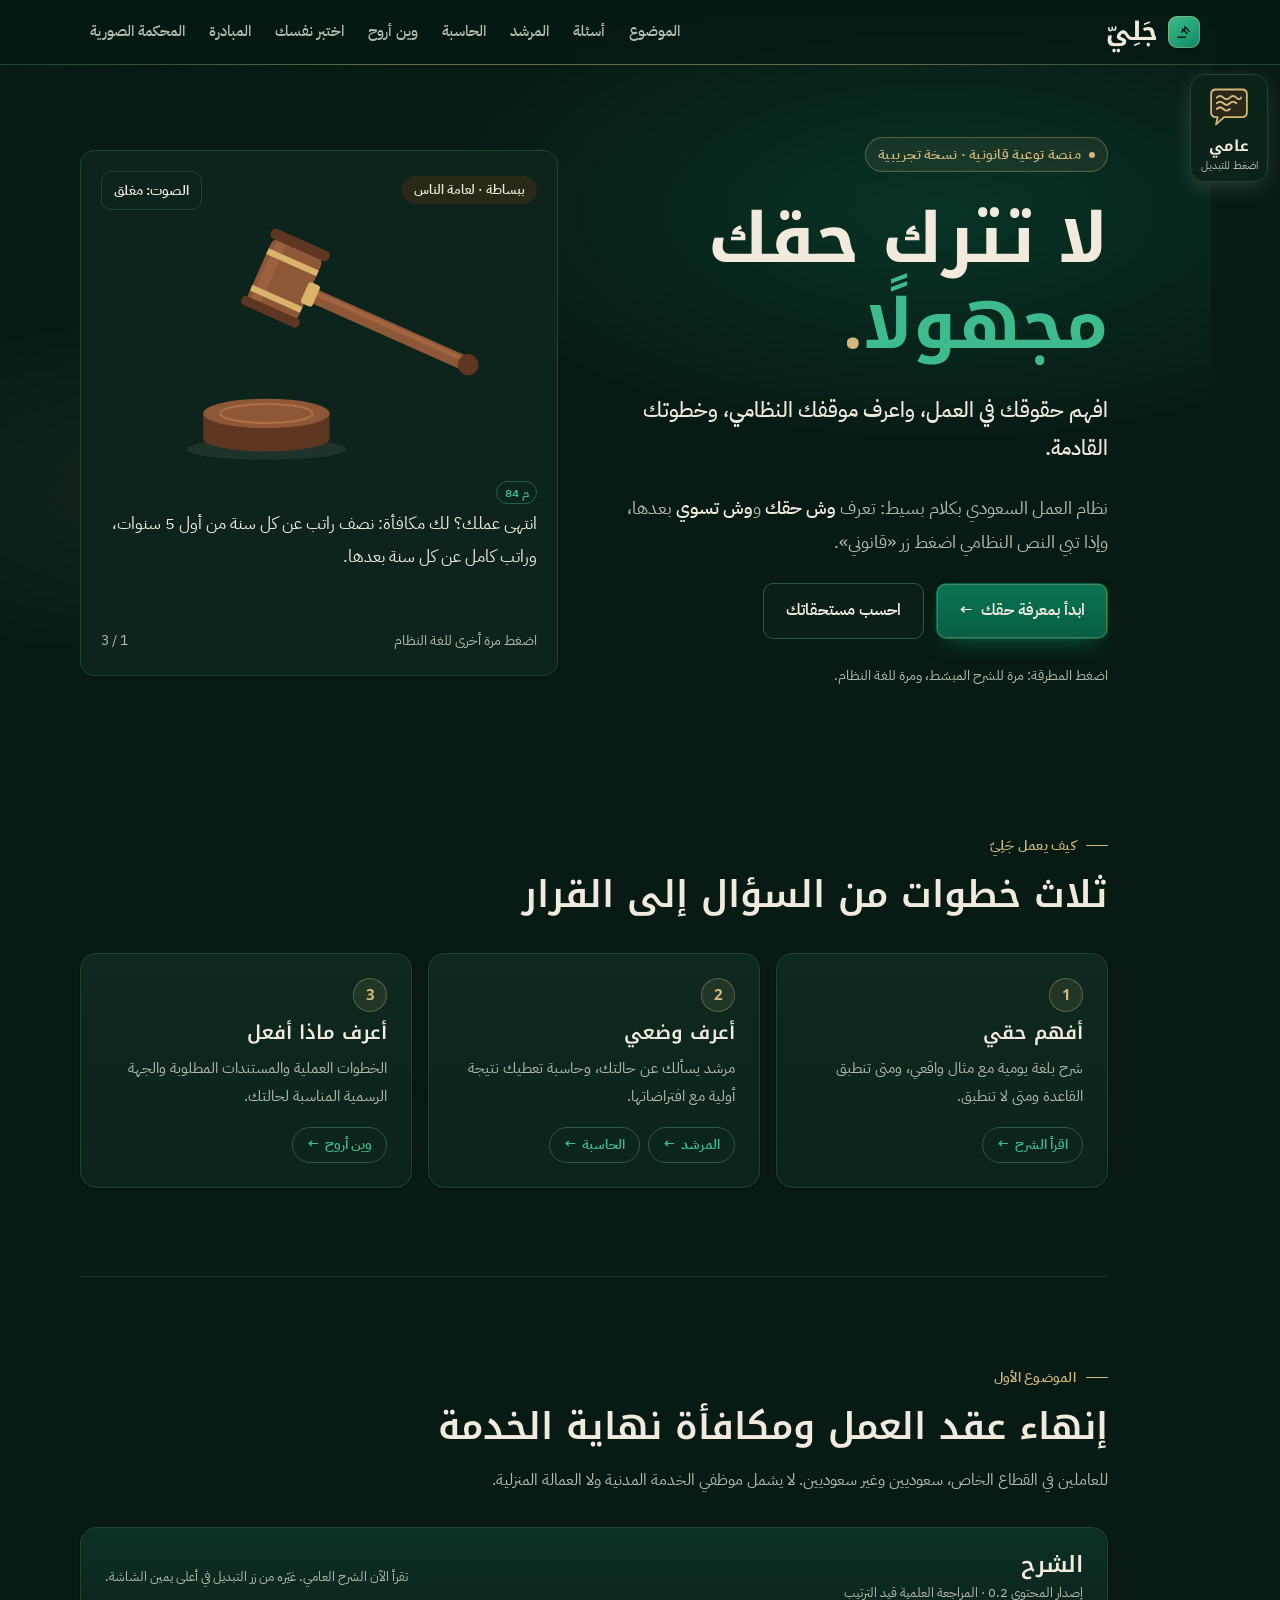
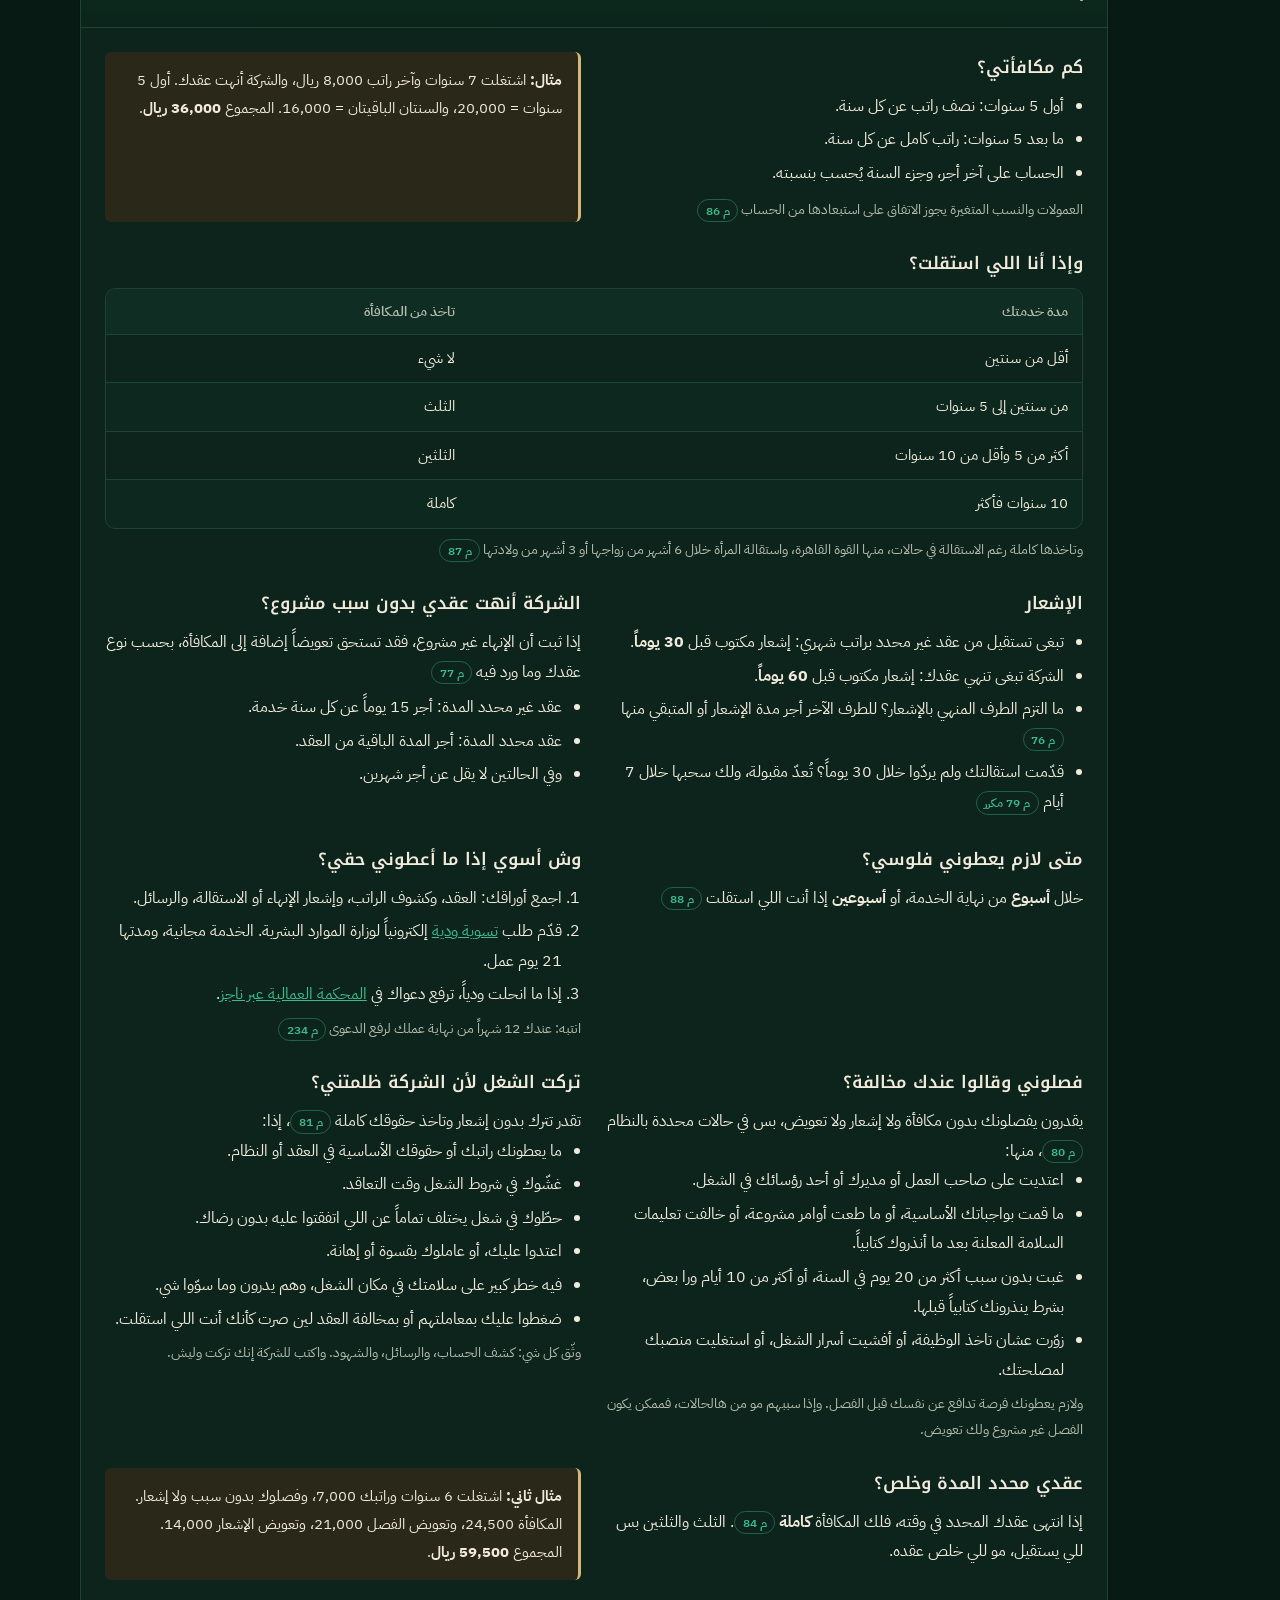
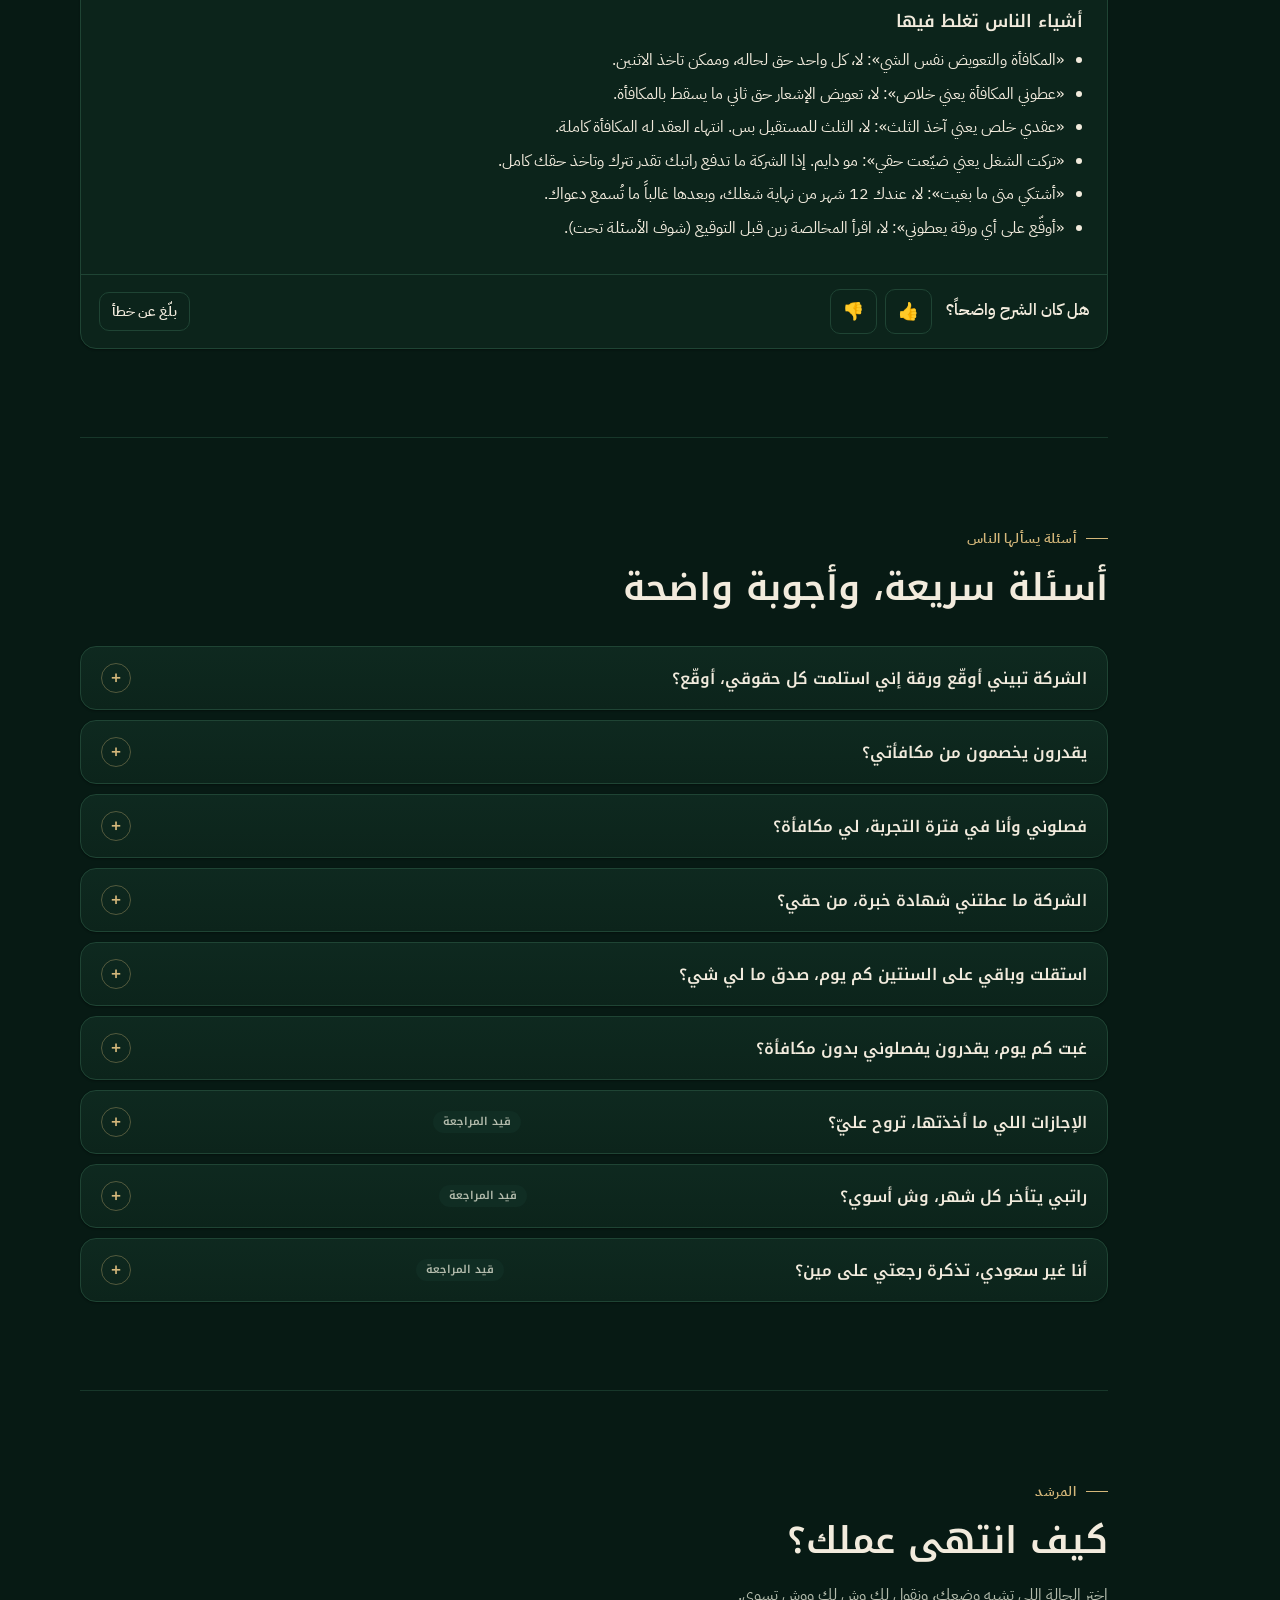
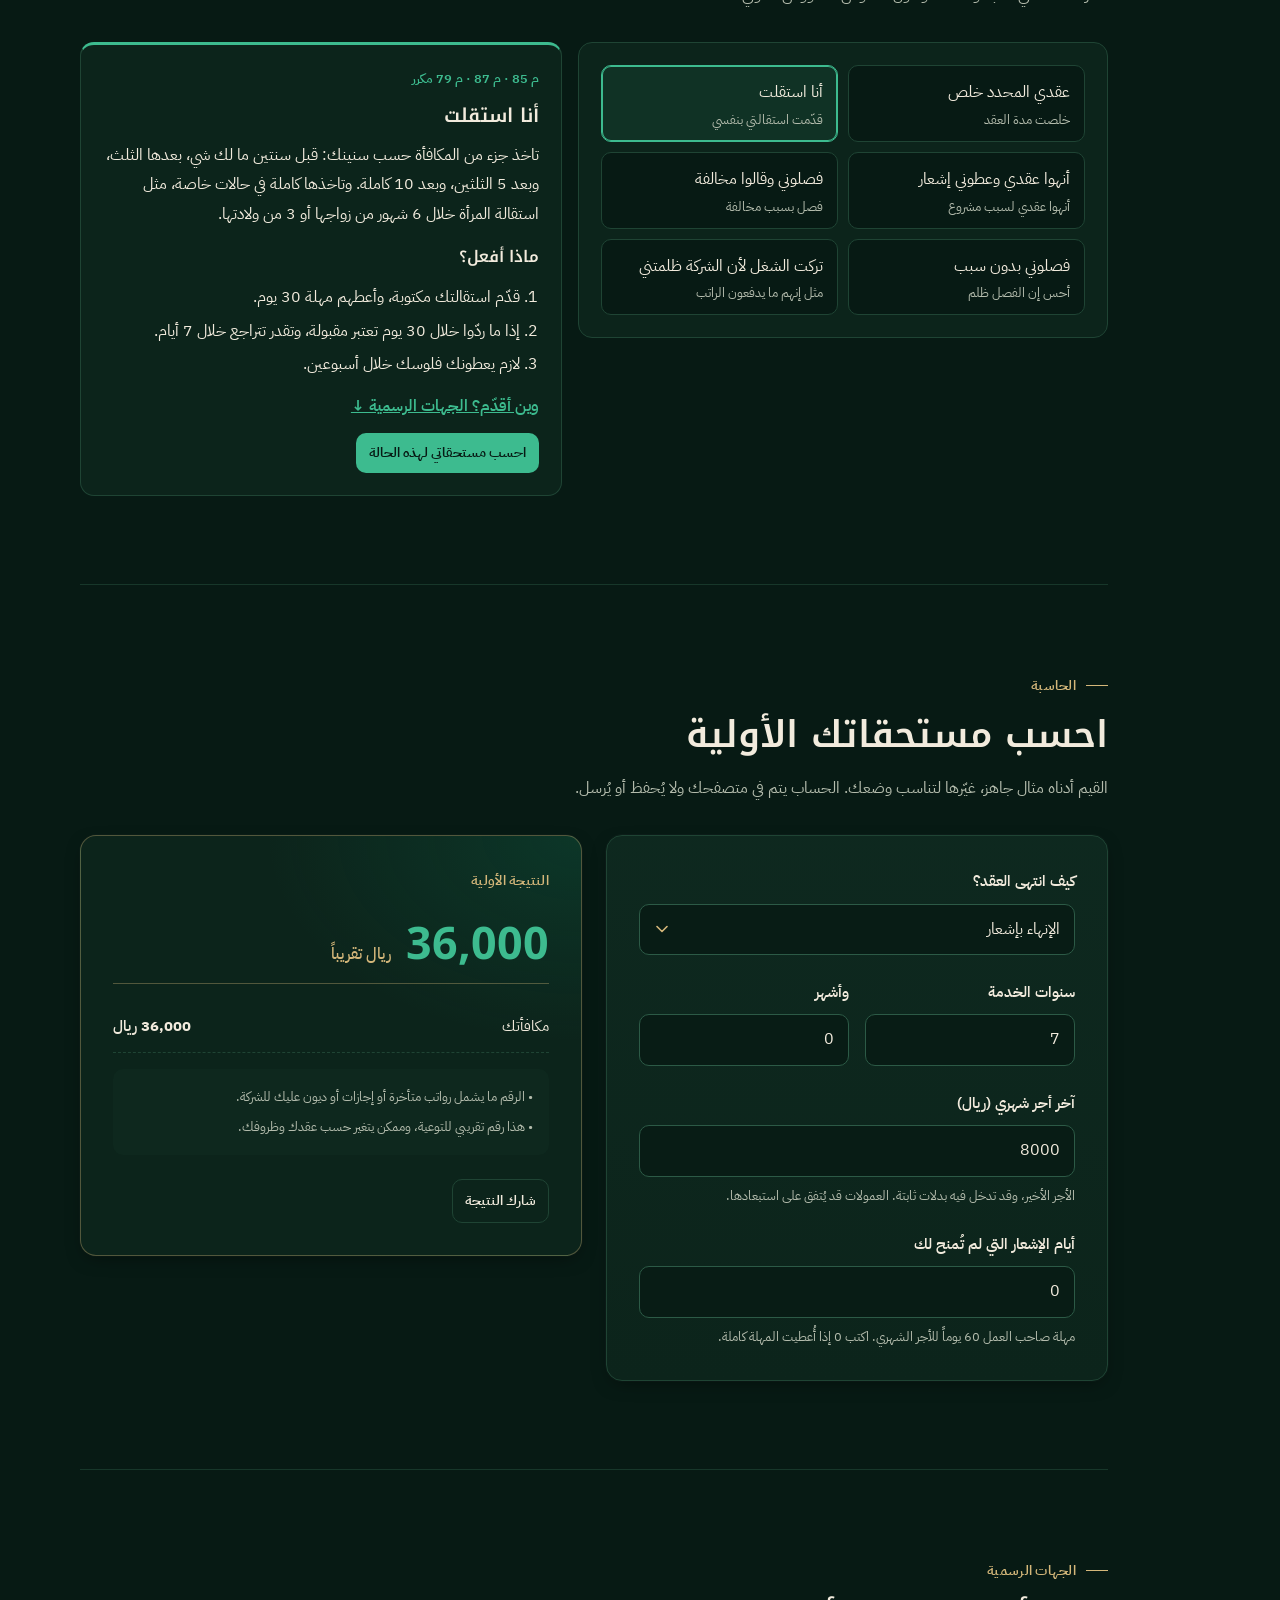
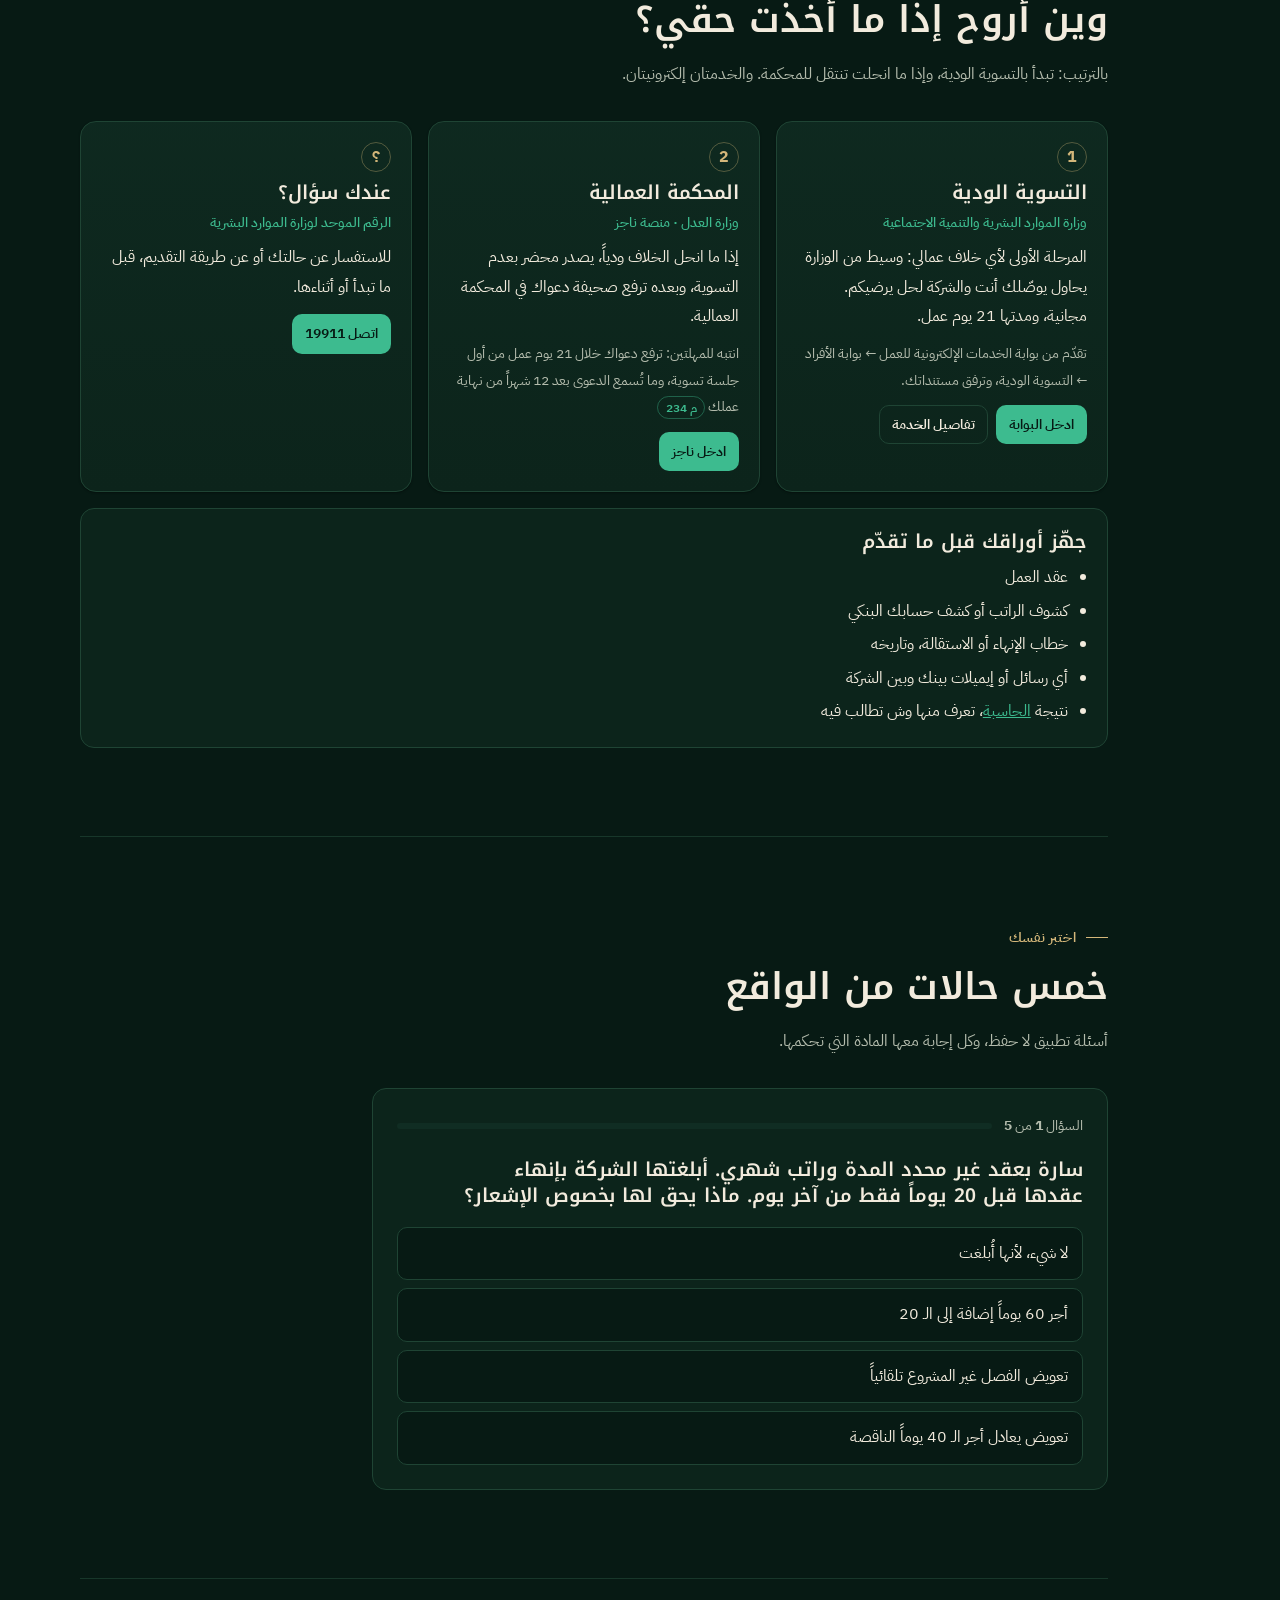
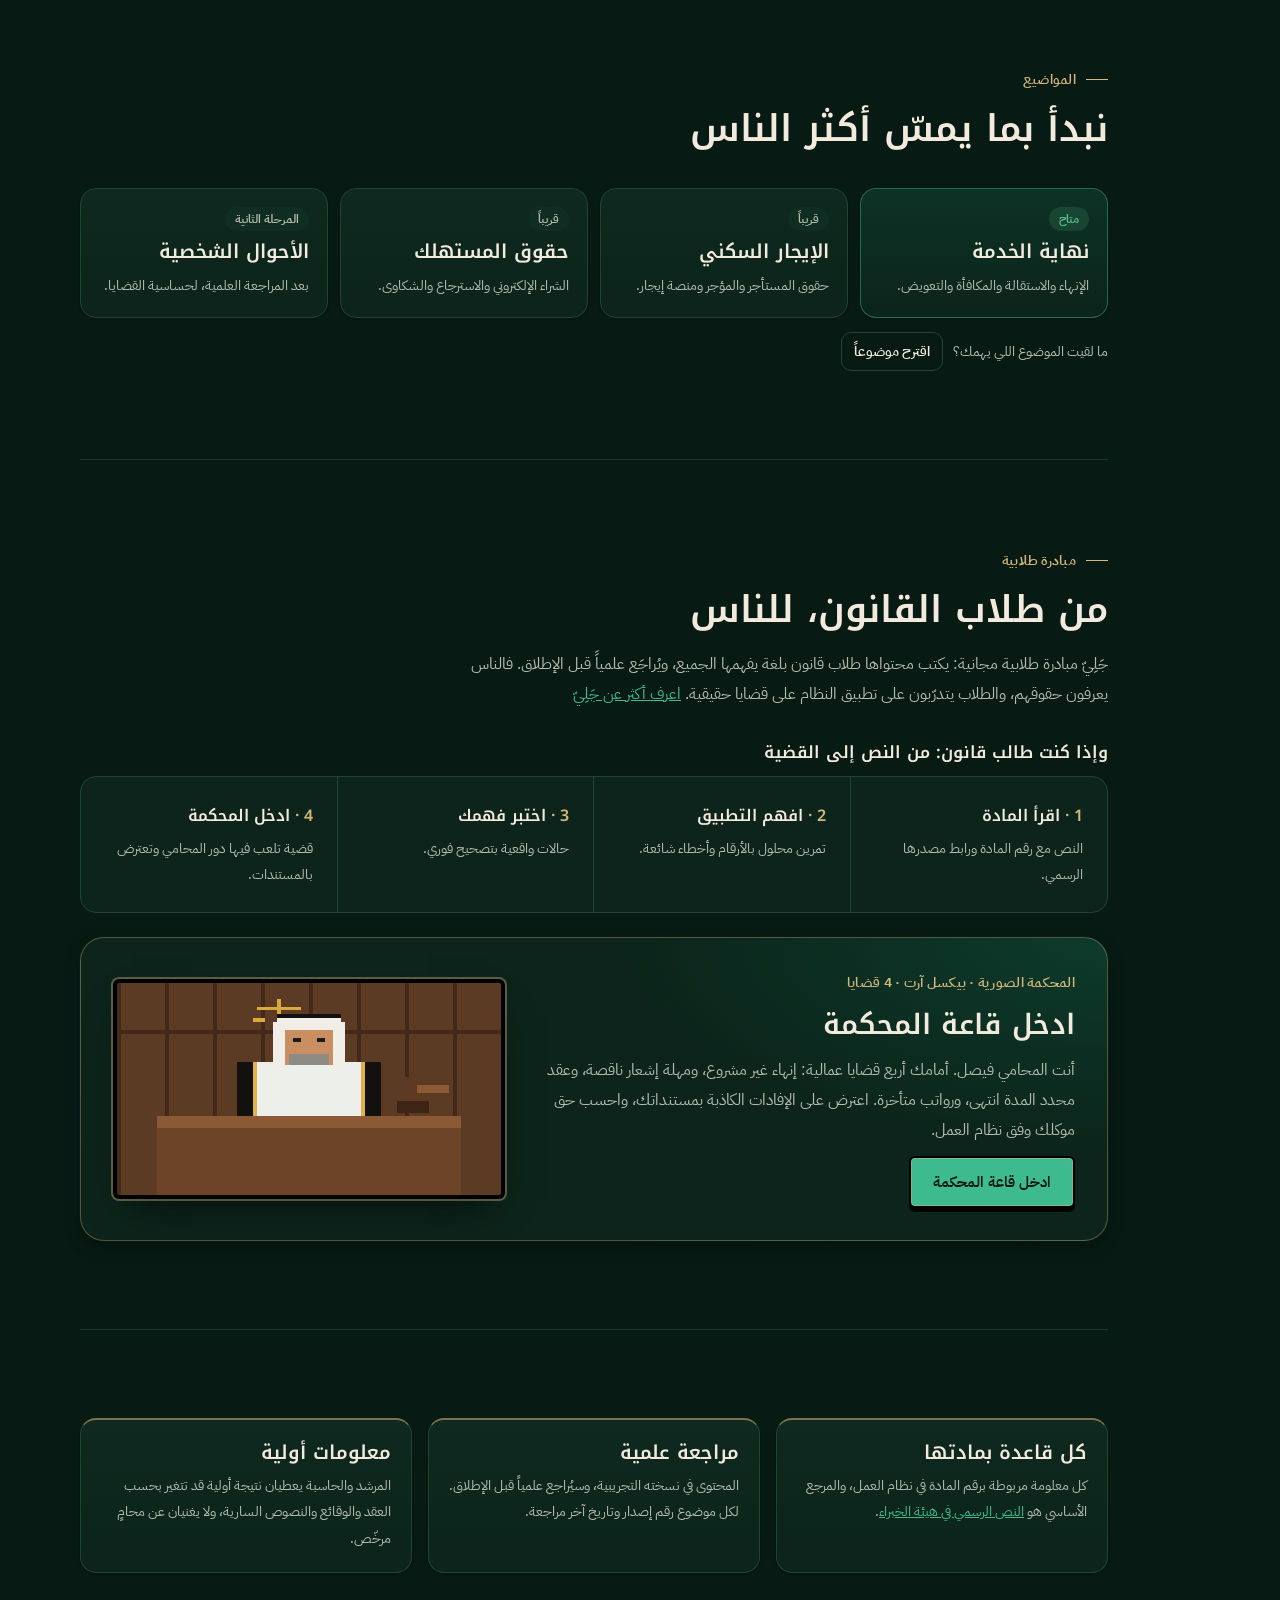
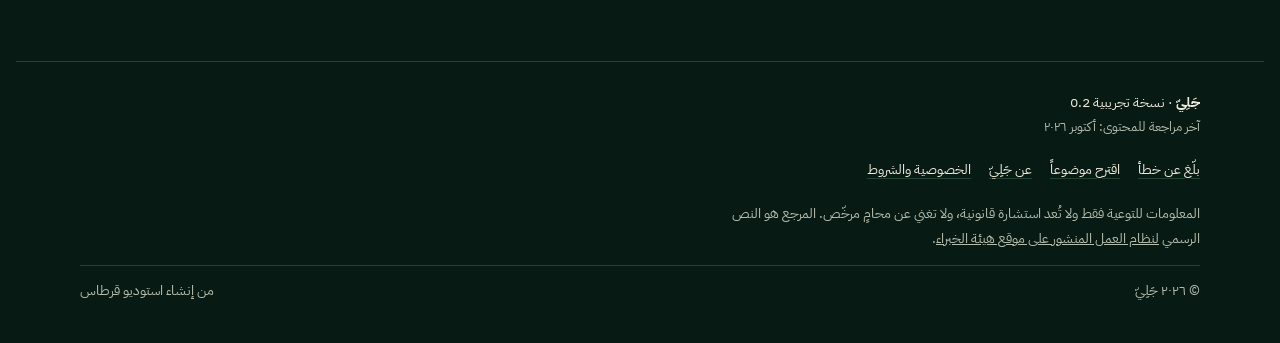
==== commit 74a9f979: "Session 5: Mock courtroom entry point and overlay polish (CSS only) Co-Authored-By: Claude Opus 5.5 " ====
--- a/index.html
+++ b/index.html
@@ -1190,6 +1190,47 @@
 #court .modal{z-index:60}
 #court *{box-sizing:border-box}
 
+
+/* ===== Session 5 — courtroom entry point + overlay polish (game palette, pixel rendering and JS untouched) ===== */
+/* Entry point on the homepage: premium card, game-flavoured button and framed pixel canvas */
+#court-promo{overflow:hidden}
+#court-promo .promo-text h3{font-size:clamp(1.35rem,2.6vw,1.75rem);line-height:1.4}
+#court-promo .promo-text p{line-height:1.9;max-width:34rem}
+#court-promo #playCourt{min-height:48px;padding:10px 22px;border:2px solid #000;border-radius:6px;box-shadow:0 4px 0 #000,inset 0 0 0 1px color-mix(in srgb,var(--gold-champagne) 45%,transparent);transition:transform var(--dur-fast) steps(2),box-shadow var(--dur-fast) steps(2)}
+#court-promo #playCourt:hover{transform:translateY(-1px);box-shadow:0 5px 0 #000,inset 0 0 0 1px var(--gold-champagne)}
+#court-promo #playCourt:active{transform:translateY(3px);box-shadow:0 1px 0 #000}
+#court-promo #promoArt{border-width:4px;border-radius:6px;box-shadow:0 0 0 2px color-mix(in srgb,var(--gold-champagne) 40%,transparent),0 18px 40px -18px rgb(0 0 0 / .8);transition:box-shadow var(--dur-base) var(--ease)}
+#court-promo:hover #promoArt{box-shadow:0 0 0 2px var(--gold-champagne),0 18px 40px -18px rgb(0 0 0 / .8)}
+@media (max-width:820px){#court-promo #promoArt{order:-1}#court-promo #playCourt{justify-self:stretch}}
+
+/* Overlay: warm stage-light vignette and a stepped (pixel-style) entrance */
+#court{background:radial-gradient(120% 60% at 50% 0%,#221C17 0%,var(--bg) 60%)}
+#court:not([hidden]){animation:c-enter .24s steps(4) both}
+@keyframes c-enter{from{opacity:0}to{opacity:1}}
+/* HUD stays reachable while the overlay scrolls (modals stay above it) */
+#court .hud{position:sticky;top:0;z-index:5;margin-inline:-16px;padding:10px 16px;background:color-mix(in srgb,var(--bg) 94%,transparent);border-bottom:2px solid #000;box-shadow:0 2px 0 var(--line)}
+#court .pbtn{min-height:38px}
+#court .choice{min-height:44px;line-height:1.7}
+#court .sheet{max-height:88dvh}
+@media (max-width:600px){
+  #court .cwrap{padding-inline:10px;gap:10px;padding-block:0 28px}
+  #court .hud{position:static;margin-inline:-10px;padding:8px 10px;gap:8px}
+  #court .title{font-size:1.1rem}
+  #court .hud-r{width:100%;display:grid;grid-template-columns:repeat(3,minmax(0,1fr));gap:6px}
+  #court .hud-r .trust{grid-column:1/-1}
+  #court .pbtn{min-height:44px;padding:8px 10px}
+  #court .hud-r .pbtn{padding-inline:4px;font-size:.84rem}
+  #court .stage{border-width:3px}
+  #court .box{padding:12px 14px 14px;min-height:8.5em}
+  #court .text{font-size:1rem;line-height:1.9}
+  #court .ctrl .pbtn{flex:1 1 auto}
+  #court .ctrl .sp{display:none}
+  #court .choice{min-height:48px;padding:10px 12px}
+  #court .modal{padding:10px}
+  #court .sheet{padding:14px}
+  #court .case{padding:12px;gap:10px}
+}
+@media (prefers-reduced-motion: reduce){#court:not([hidden]){animation:none}#court-promo #playCourt,#court-promo #promoArt{transition:none}}
 </style>
 <div id="court" hidden role="dialog" aria-modal="true" aria-label="محكمة جَلِيّ">
 <div class="cwrap" dir="rtl" lang="ar">
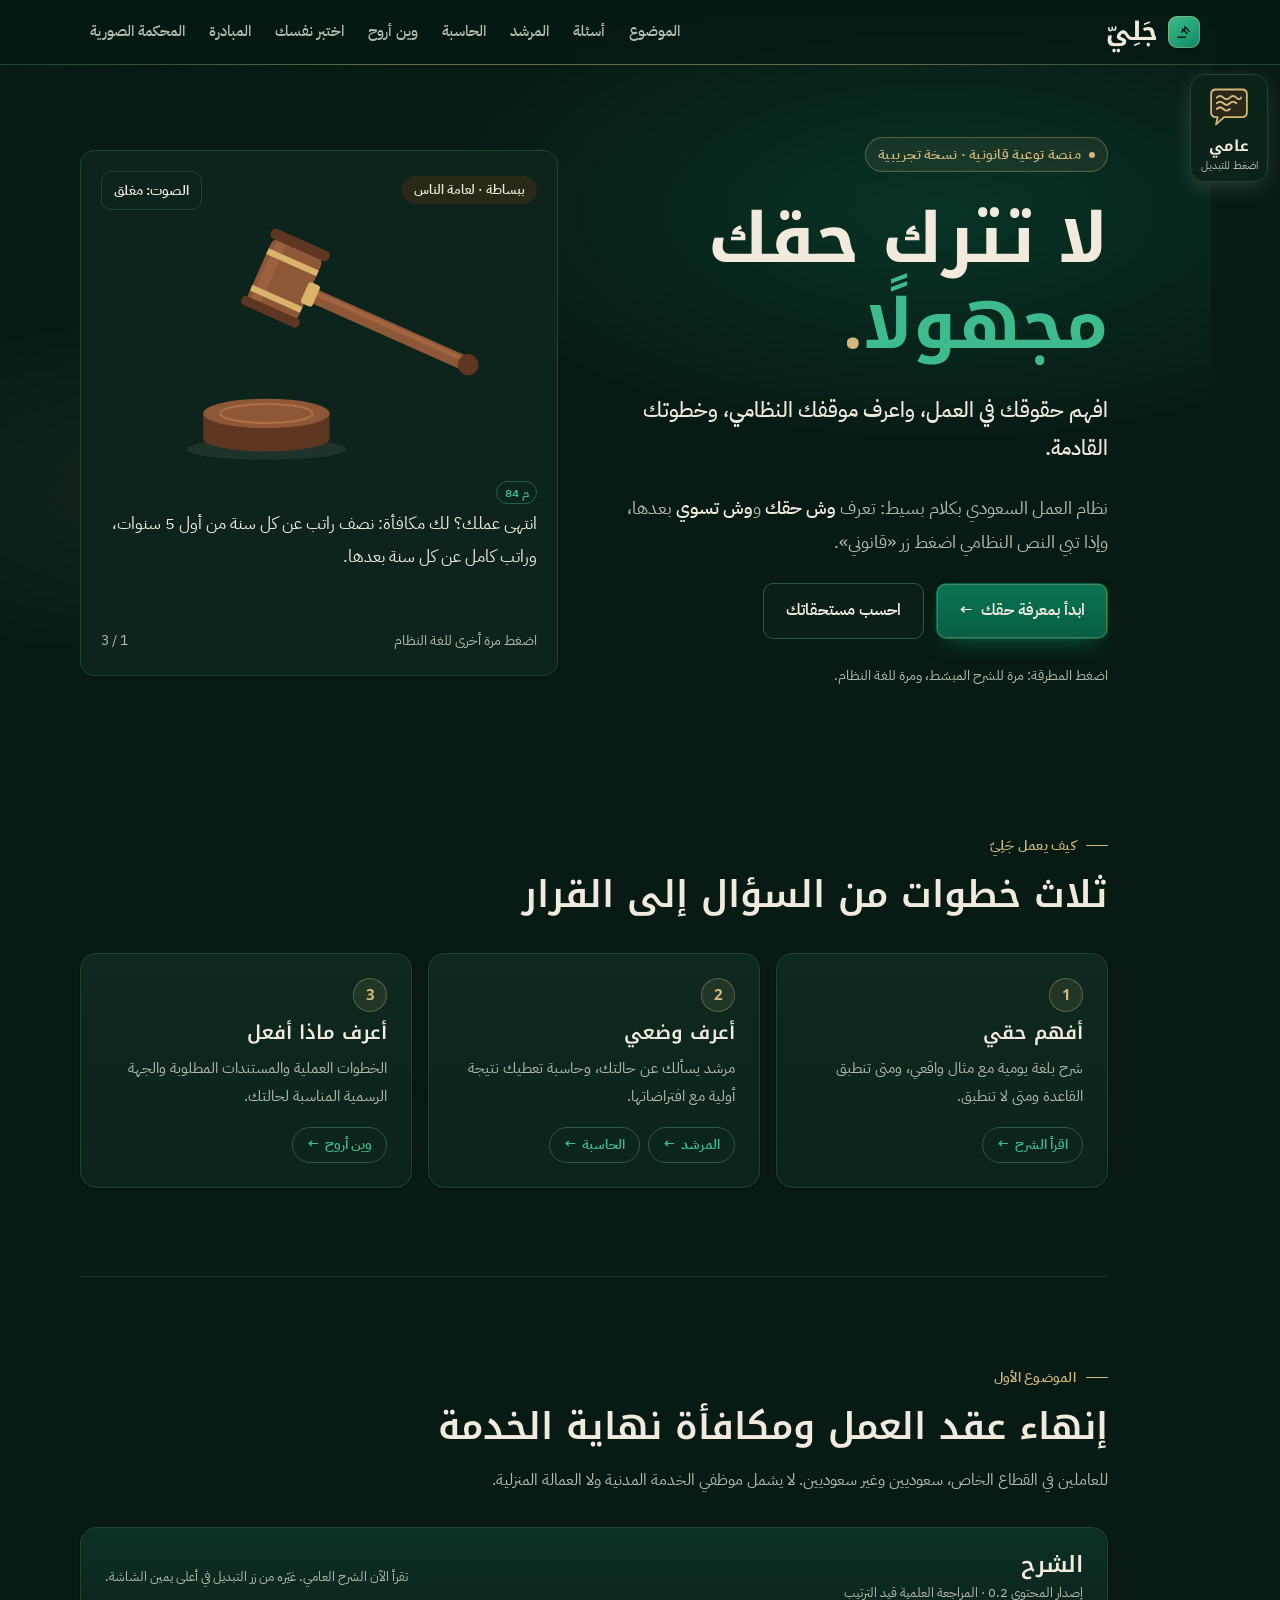
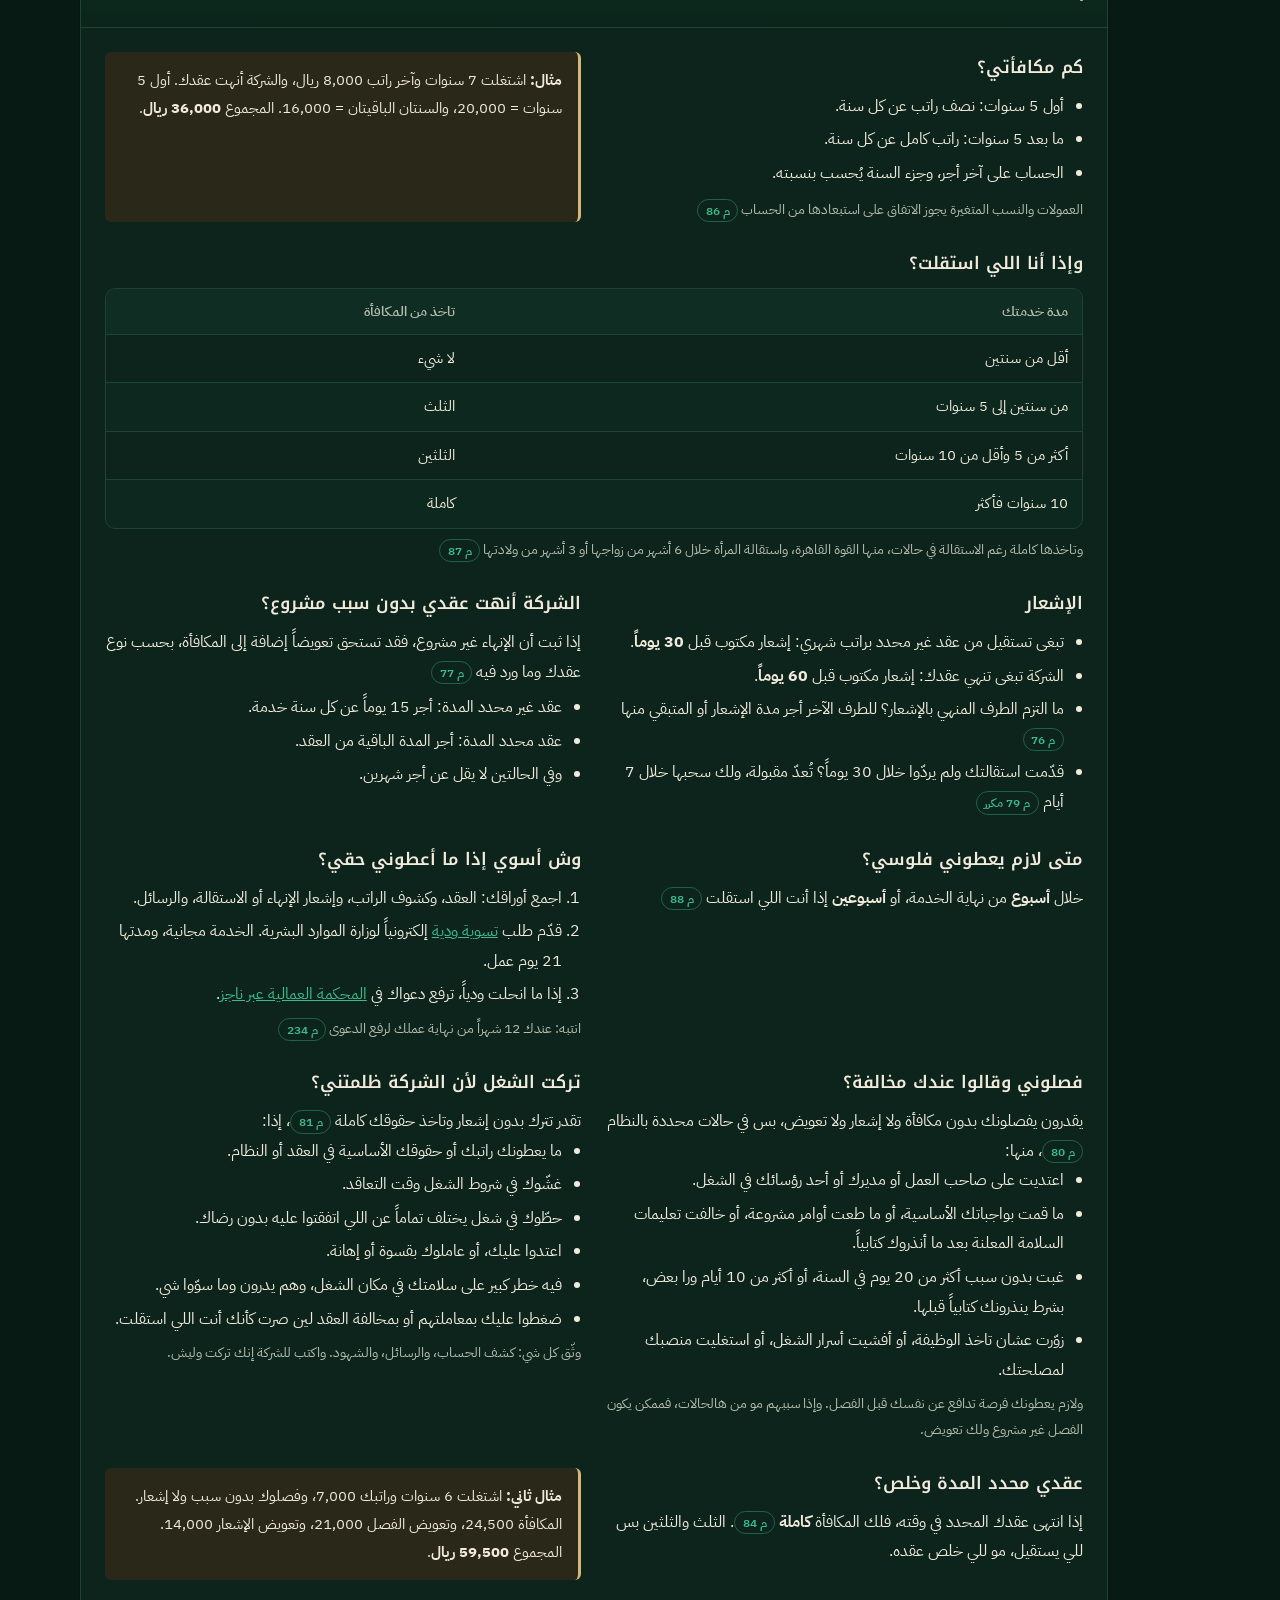
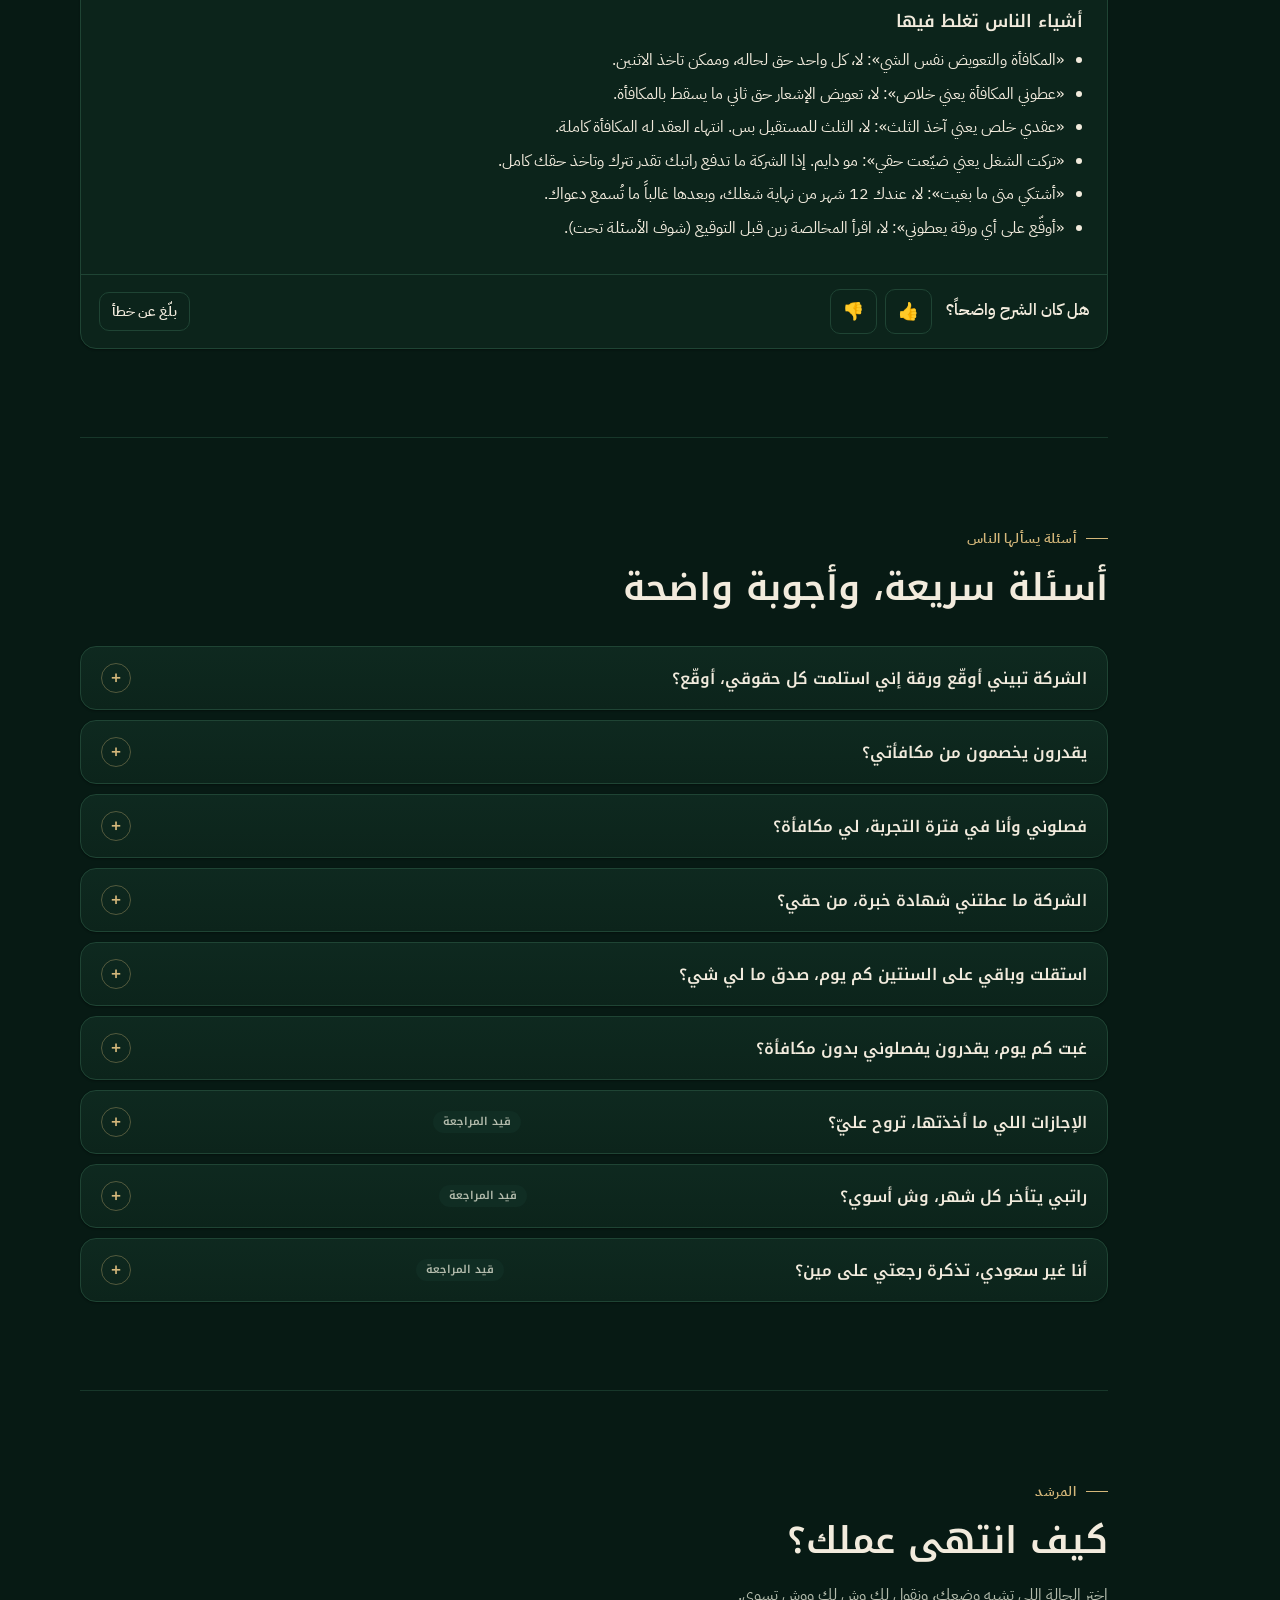
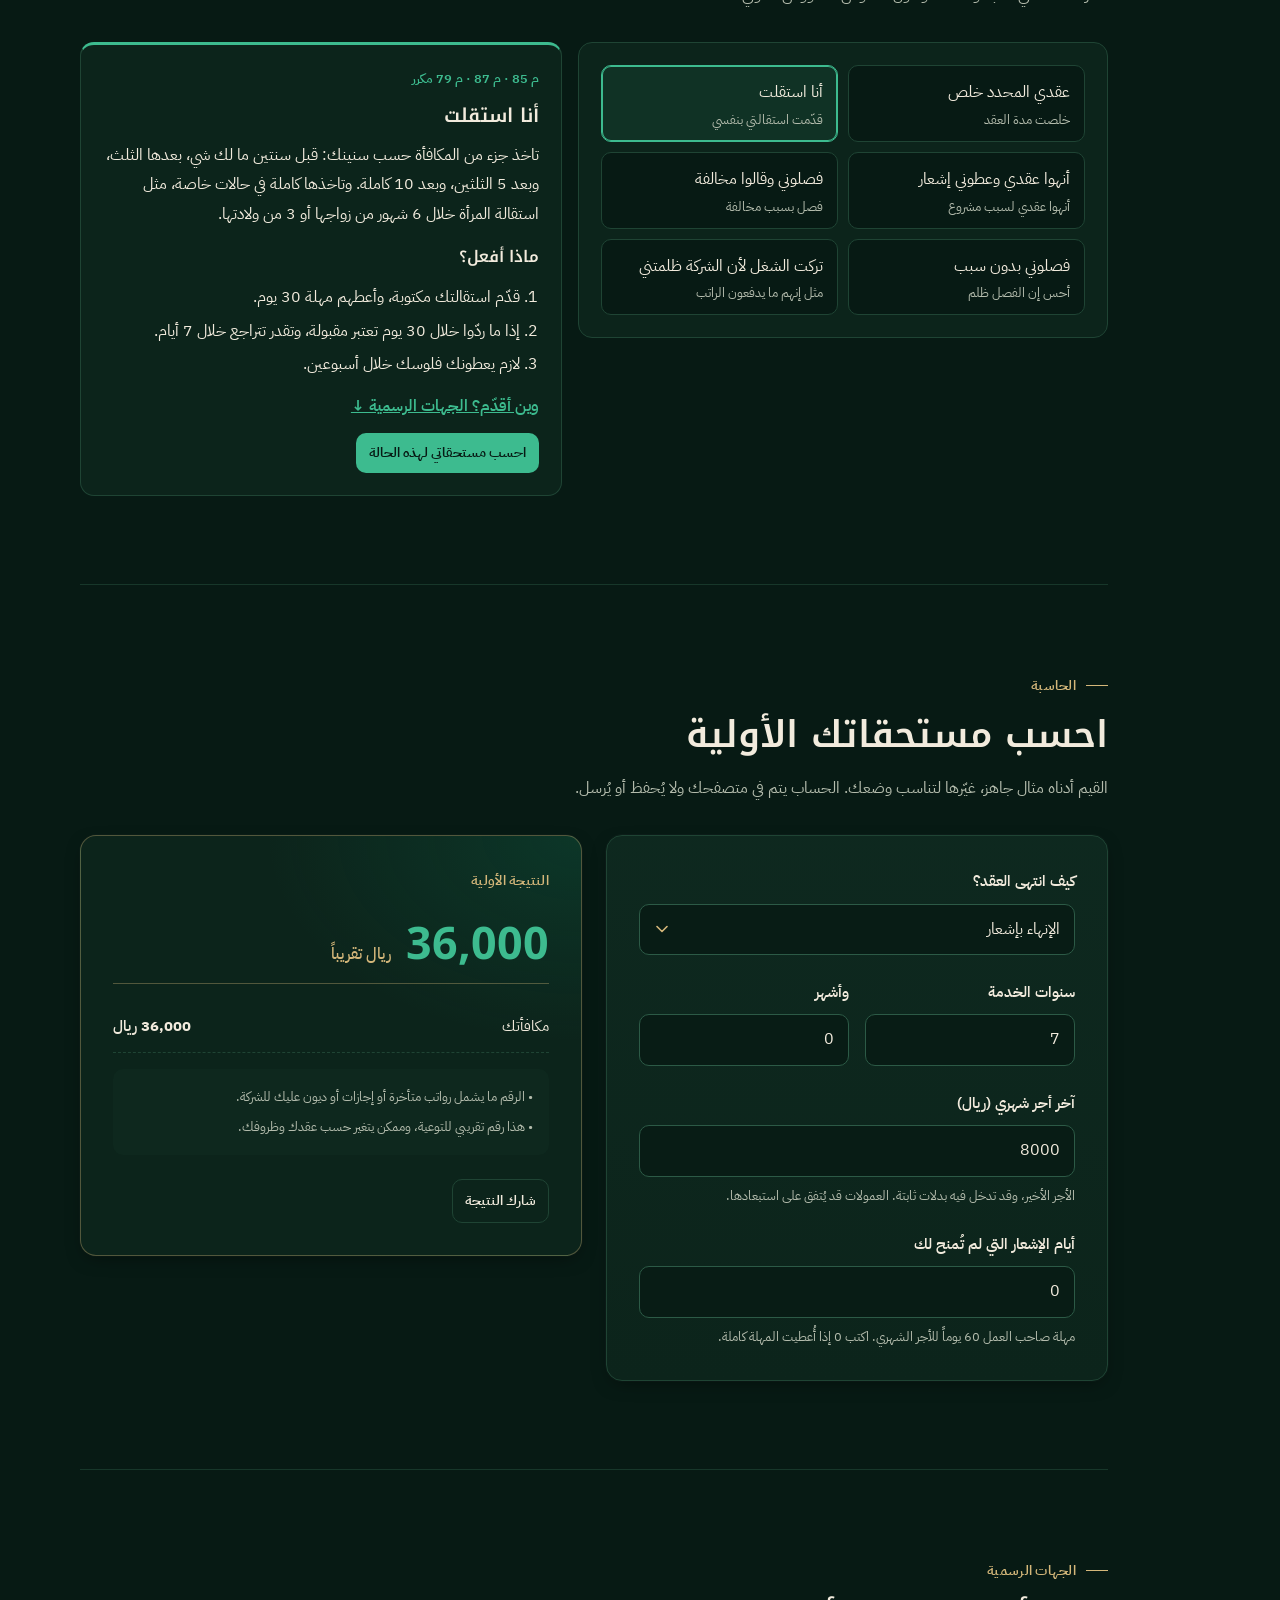
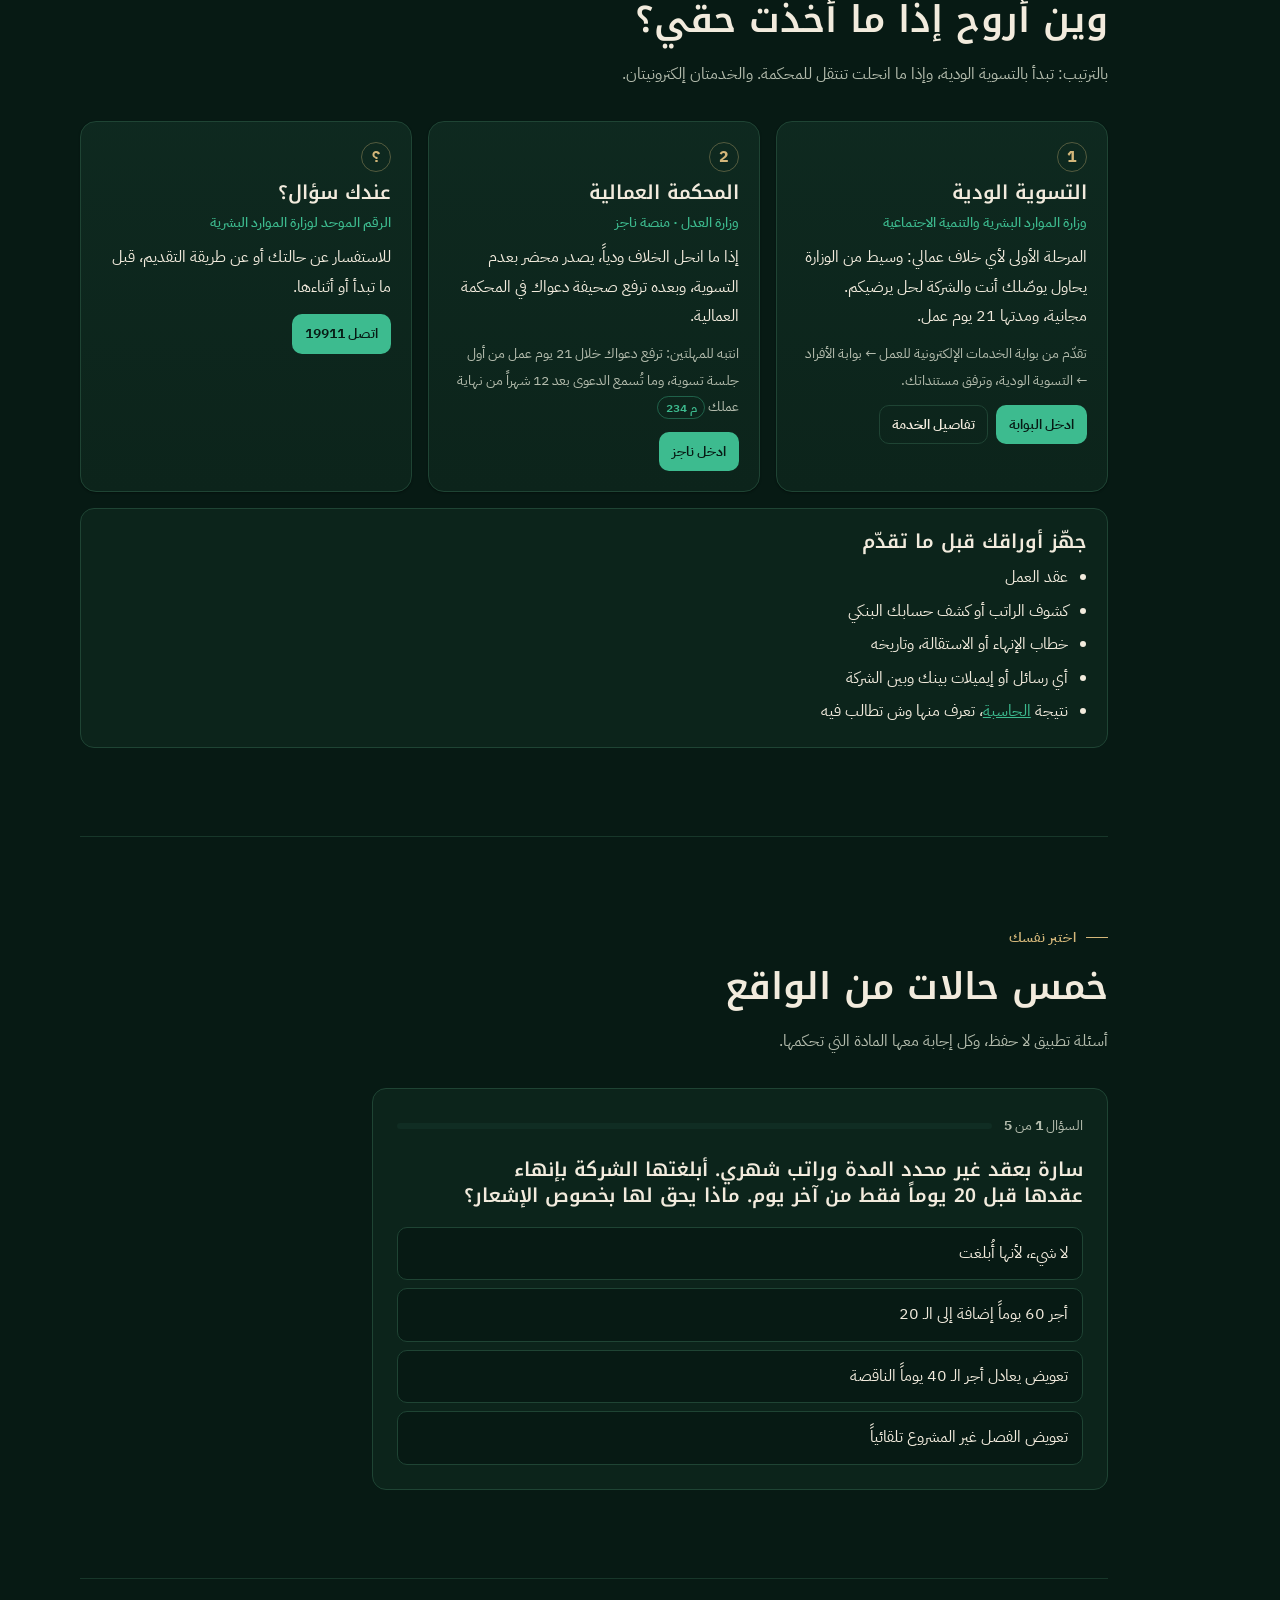
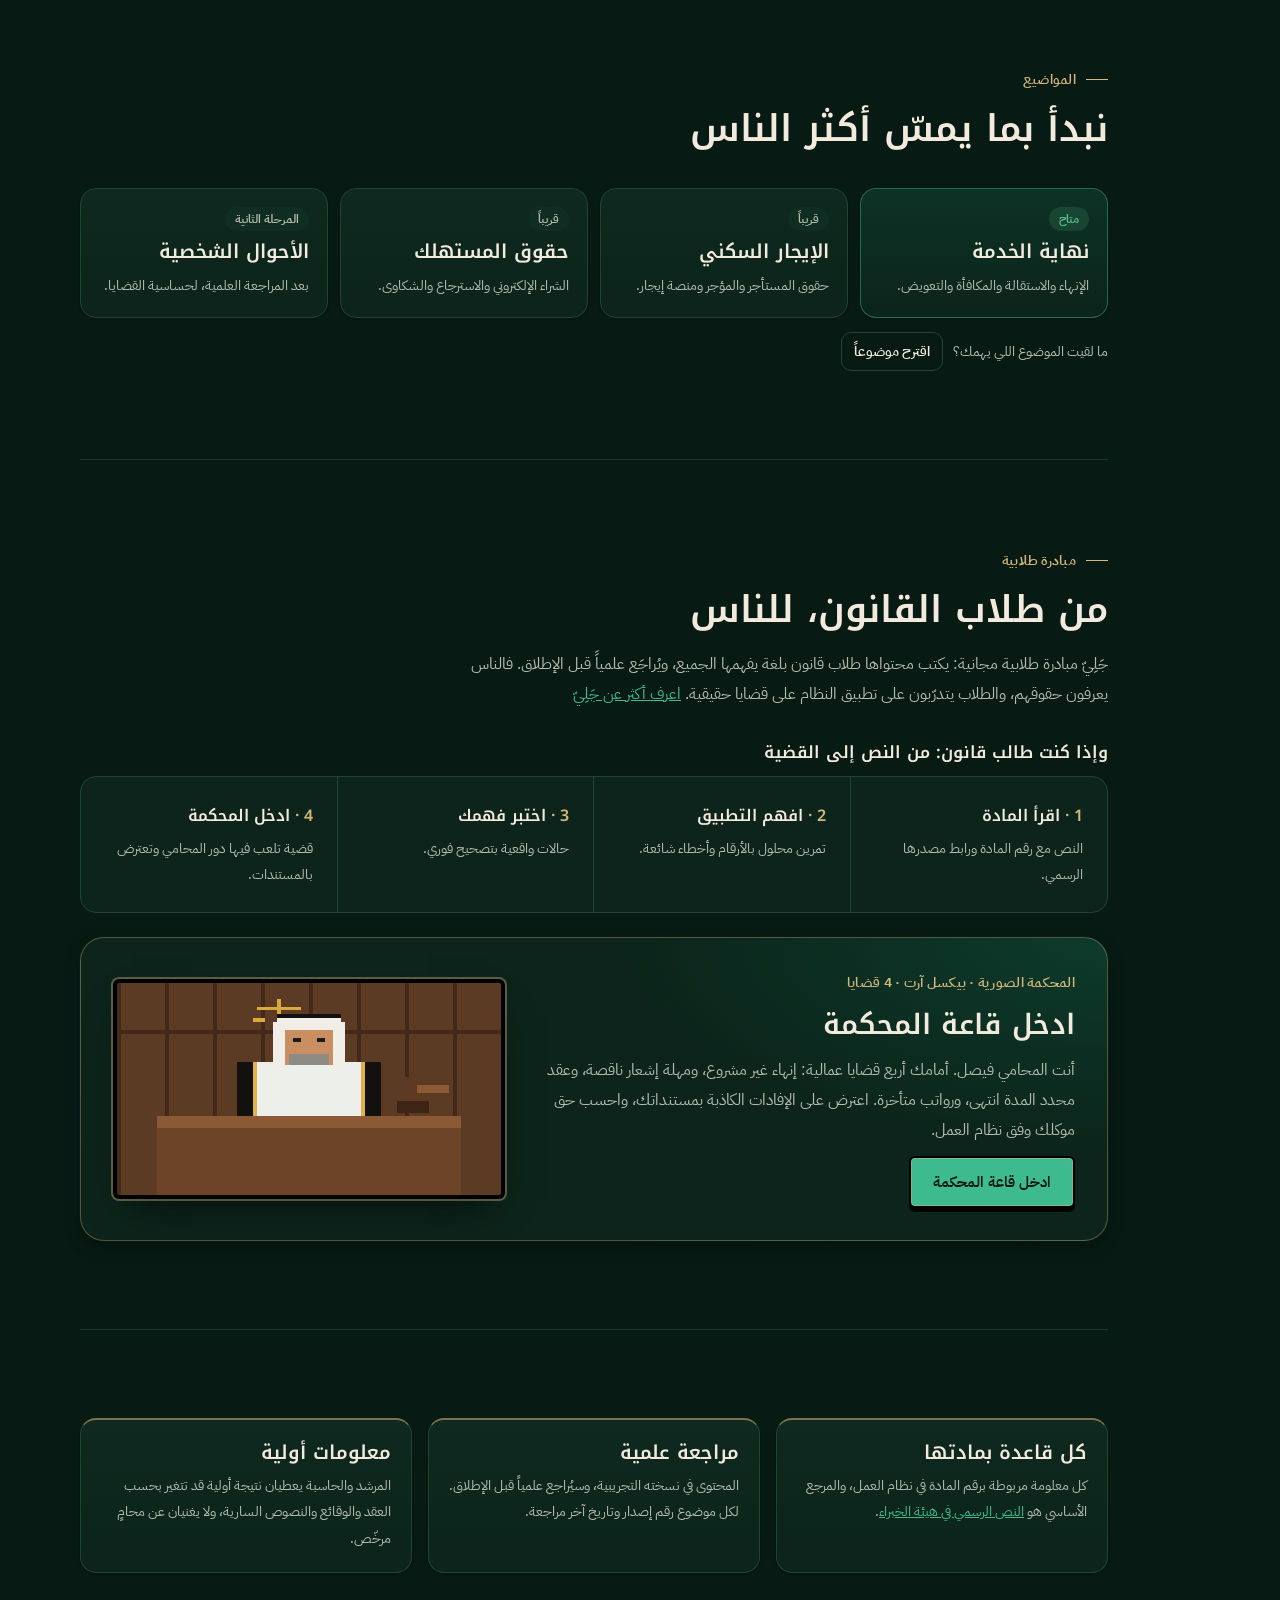
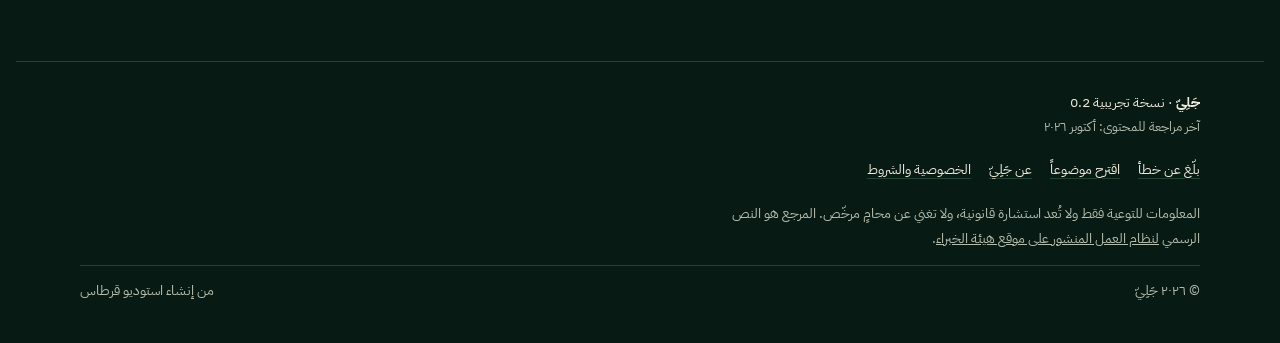
==== commit edb8f8e6: "Courtroom Stage B: new pixel art, interface and on-demand court/ module Moves the mock court out of " ====
--- a/index.html
+++ b/index.html
@@ -1112,87 +1112,7 @@
 </div>
 
 <style>
-/* Mock court game: scoped under #court, its own dark palette */
-#court{
-  --bg:#12100E; --panel:#1E1915; --panel-2:#2A231D; --ink:#F3ECE1; --muted:#B5A898; --line:#4A3D31;
-  --gold:#E2B04A; --gold-ink:#1A140E; --red:#E0533F; --blue:#6FB7E8; --good:#6CCB8B;
-  --f-display:"Noto Kufi Arabic","IBM Plex Sans Arabic",Tahoma,sans-serif;
-  --f-body:"IBM Plex Sans Arabic",Tahoma,"Segoe UI",sans-serif;
-  color-scheme:dark;
-}
-#court .cwrap{max-width:900px;margin-inline:auto;padding-inline:16px;padding-block:20px 40px;display:grid;gap:12px}
-#court :focus-visible{outline:2px solid var(--gold);outline-offset:3px}
-#court button{font:inherit;cursor:pointer}
-#court .hud{display:flex;flex-wrap:wrap;gap:10px;align-items:center;justify-content:space-between}
-#court .title{font-family:var(--f-display);font-weight:900;font-size:1.25rem;letter-spacing:0;display:flex;align-items:center;gap:8px;flex-wrap:wrap}
-#court .title span{color:var(--gold)}
-#court .title small{font-family:var(--f-body);font-weight:500;font-size:.85rem;color:var(--muted)}
-#court .hud-r{display:flex;gap:8px;align-items:center;flex-wrap:wrap}
-#court .trust{display:flex;align-items:center;gap:6px;font-size:.85rem;color:var(--muted)}
-#court .trust i{width:14px;height:14px;background:var(--gold);display:inline-block;clip-path:polygon(50% 0,100% 50%,50% 100%,0 50%)}
-#court .trust i.off{background:var(--line)}
-#court .pbtn{background:var(--panel-2);color:var(--ink);border:2px solid var(--line);border-radius:4px;padding:5px 12px;font-weight:600;font-size:.88rem;box-shadow:0 3px 0 #000}
-#court .pbtn:hover{border-color:var(--gold)}
-#court .pbtn:active{transform:translateY(2px);box-shadow:0 1px 0 #000}
-#court .pbtn.gold{background:var(--gold);color:var(--gold-ink);border-color:#000}
-#court .pbtn.red{background:var(--red);color:#fff;border-color:#000}
-#court .stage{position:relative;aspect-ratio:16/9;width:100%;max-width:100%;border:4px solid #000;border-radius:6px;overflow:hidden;background:#000;box-shadow:0 0 0 2px var(--line)}
-#court canvas{display:block;width:100%;height:100%;image-rendering:pixelated;image-rendering:crisp-edges}
-#court .stage.shake{animation:c-shake .35s steps(6)}
-@keyframes c-shake{20%{transform:translate(6px,-3px)}40%{transform:translate(-6px,3px)}60%{transform:translate(4px,2px)}80%{transform:translate(-3px,-2px)}}
-#court .flash{position:absolute;inset:0;background:#fff;opacity:0;pointer-events:none}
-#court .flash.on{animation:c-flash .3s ease-out}
-@keyframes c-flash{0%{opacity:.85}100%{opacity:0}}
-#court .objection{position:absolute;inset:0;display:grid;place-items:center;pointer-events:none}
-#court .objection b{font-family:var(--f-display);font-weight:900;font-size:clamp(2.2rem,9vw,5rem);color:#fff;background:var(--red);padding:.2em .8em .35em;clip-path:polygon(4% 18%,16% 4%,30% 14%,46% 0,58% 13%,74% 2%,84% 16%,98% 10%,92% 34%,100% 52%,90% 66%,97% 88%,80% 84%,66% 100%,52% 86%,36% 98%,24% 84%,6% 94%,10% 70%,0 52%,8% 36%);-webkit-text-stroke:3px #000;paint-order:stroke fill;animation:c-pop .9s steps(4)}
-@keyframes c-pop{0%{transform:scale(.3)}20%{transform:scale(1.12)}35%{transform:scale(1)}100%{transform:scale(1)}}
-#court .box{background:var(--panel);border:4px solid #000;box-shadow:0 0 0 2px var(--line);border-radius:6px;padding:14px 18px 16px;min-height:9.5em;display:grid;gap:8px;align-content:start;position:relative;cursor:pointer}
-#court .name{justify-self:start;font-family:var(--f-display);font-weight:800;font-size:.95rem;background:var(--gold);color:var(--gold-ink);padding:1px 12px 3px;border-radius:3px;margin-top:-30px;border:2px solid #000}
-#court .name.n-judge{background:#D9D2C4}
-#court .name.n-rival{background:var(--red);color:#fff}
-#court .name.n-client{background:var(--blue);color:#0B1822}
-#court .name.n-note{background:var(--good);color:#0D1F14}
-#court .text{font-size:1.08rem;line-height:1.95;min-height:3.9em}
-#court .text.cross{color:var(--good)}
-#court .more{position:absolute;inset-inline-end:16px;bottom:8px;color:var(--gold);animation:c-blink 1s steps(2) infinite}
-@keyframes c-blink{50%{opacity:0}}
-#court .ctrl{display:flex;flex-wrap:wrap;gap:8px}
-#court .ctrl .sp{flex:1}
-#court .choices{display:grid;gap:8px;grid-template-columns:minmax(0,1fr)}
-#court .choice{background:var(--panel-2);color:var(--ink);border:2px solid var(--line);border-radius:4px;padding:9px 12px;text-align:start;font-weight:500}
-#court .choice:hover{border-color:var(--gold)}
-#court .modal{position:fixed;inset:0;background:rgba(0,0,0,.72);display:grid;place-items:center;padding:16px;z-index:10}
-#court .sheet{background:var(--panel);border:4px solid #000;box-shadow:0 0 0 2px var(--line);border-radius:6px;padding:18px;max-width:600px;width:100%;max-height:88vh;overflow:auto;display:grid;gap:12px}
-#court .sheet h2{font-family:var(--f-display);font-weight:800;font-size:1.2rem;margin:0}
-#court .ev{background:var(--panel-2);border:2px solid var(--line);border-radius:4px;padding:12px;display:grid;grid-template-columns:44px minmax(0,1fr);gap:12px;align-items:start}
-#court .ev canvas{width:44px;height:44px;image-rendering:pixelated;background:#0d0b09;border:2px solid #000}
-#court .ev h3{margin:0;font-family:var(--f-display);font-size:1rem;font-weight:800}
-#court .ev p{margin:0;font-size:.92rem;color:var(--muted)}
-#court .ev .pbtn{margin-top:8px}
-#court .empty{color:var(--muted)}
-#court .start{display:grid;gap:14px;text-align:center;justify-items:center}
-#court .start h1{font-family:var(--f-display);font-weight:900;font-size:clamp(2rem,6vw,3rem);margin:0;line-height:1.3}
-#court .start h1 span{color:var(--gold)}
-#court .start p{margin:0;color:var(--muted);max-width:30rem}
-#court .cases{display:grid;gap:10px;width:100%;text-align:start}
-#court .case{display:grid;grid-template-columns:auto minmax(0,1fr) auto;gap:12px;align-items:center;background:var(--panel-2);border:2px solid var(--line);border-radius:4px;padding:12px 14px;color:var(--ink);text-align:start;box-shadow:0 3px 0 #000}
-#court .case:hover{border-color:var(--gold)}
-#court .case .no{font-family:var(--f-display);font-weight:900;color:var(--gold);font-size:1.4rem;line-height:1}
-#court .case b{font-family:var(--f-display);font-weight:800;display:block}
-#court .case small{color:var(--muted);font-size:.85rem;display:block;line-height:1.6}
-#court .case .badge{font-size:.75rem;font-weight:700;border-radius:3px;padding:1px 8px;white-space:nowrap}
-#court .case .badge.done{background:var(--good);color:#0D1F14}
-#court .case .badge.new{background:var(--line);color:var(--ink)}
-#court .end-btns{display:flex;gap:8px;flex-wrap:wrap;justify-content:center}
-#court .foot{font-size:.8rem;color:var(--muted);text-align:center}
-@media (prefers-reduced-motion: reduce){#court .stage.shake,#court .flash.on,#court .objection b,#court .more{animation:none}}
-#court{position:fixed;inset:0;z-index:50;background:var(--bg);color:var(--ink);font-family:var(--f-body);font-size:16px;line-height:1.8;overflow-y:auto;overscroll-behavior:contain;padding-top:env(safe-area-inset-top,0px);padding-bottom:env(safe-area-inset-bottom,0px)}
-#court .modal{z-index:60}
-#court *{box-sizing:border-box}
-
-
-/* ===== Session 5 — courtroom entry point + overlay polish (game palette, pixel rendering and JS untouched) ===== */
-/* Entry point on the homepage: premium card, game-flavoured button and framed pixel canvas */
+/* Courtroom entry card on the homepage. The game itself lives in ./court/ and loads on demand. */
 #court-promo{overflow:hidden}
 #court-promo .promo-text h3{font-size:clamp(1.35rem,2.6vw,1.75rem);line-height:1.4}
 #court-promo .promo-text p{line-height:1.9;max-width:34rem}
@@ -1202,726 +1122,28 @@
 #court-promo #promoArt{border-width:4px;border-radius:6px;box-shadow:0 0 0 2px color-mix(in srgb,var(--gold-champagne) 40%,transparent),0 18px 40px -18px rgb(0 0 0 / .8);transition:box-shadow var(--dur-base) var(--ease)}
 #court-promo:hover #promoArt{box-shadow:0 0 0 2px var(--gold-champagne),0 18px 40px -18px rgb(0 0 0 / .8)}
 @media (max-width:820px){#court-promo #promoArt{order:-1}#court-promo #playCourt{justify-self:stretch}}
-
-/* Overlay: warm stage-light vignette and a stepped (pixel-style) entrance */
-#court{background:radial-gradient(120% 60% at 50% 0%,#221C17 0%,var(--bg) 60%)}
-#court:not([hidden]){animation:c-enter .24s steps(4) both}
-@keyframes c-enter{from{opacity:0}to{opacity:1}}
-/* HUD stays reachable while the overlay scrolls (modals stay above it) */
-#court .hud{position:sticky;top:0;z-index:5;margin-inline:-16px;padding:10px 16px;background:color-mix(in srgb,var(--bg) 94%,transparent);border-bottom:2px solid #000;box-shadow:0 2px 0 var(--line)}
-#court .pbtn{min-height:38px}
-#court .choice{min-height:44px;line-height:1.7}
-#court .sheet{max-height:88dvh}
-@media (max-width:600px){
-  #court .cwrap{padding-inline:10px;gap:10px;padding-block:0 28px}
-  #court .hud{position:static;margin-inline:-10px;padding:8px 10px;gap:8px}
-  #court .title{font-size:1.1rem}
-  #court .hud-r{width:100%;display:grid;grid-template-columns:repeat(3,minmax(0,1fr));gap:6px}
-  #court .hud-r .trust{grid-column:1/-1}
-  #court .pbtn{min-height:44px;padding:8px 10px}
-  #court .hud-r .pbtn{padding-inline:4px;font-size:.84rem}
-  #court .stage{border-width:3px}
-  #court .box{padding:12px 14px 14px;min-height:8.5em}
-  #court .text{font-size:1rem;line-height:1.9}
-  #court .ctrl .pbtn{flex:1 1 auto}
-  #court .ctrl .sp{display:none}
-  #court .choice{min-height:48px;padding:10px 12px}
-  #court .modal{padding:10px}
-  #court .sheet{padding:14px}
-  #court .case{padding:12px;gap:10px}
-}
-@media (prefers-reduced-motion: reduce){#court:not([hidden]){animation:none}#court-promo #playCourt,#court-promo #promoArt{transition:none}}
+@media (prefers-reduced-motion: reduce){#court-promo #playCourt,#court-promo #promoArt{transition:none}}
 </style>
-<div id="court" hidden role="dialog" aria-modal="true" aria-label="محكمة جَلِيّ">
-<div class="cwrap" dir="rtl" lang="ar">
-  <div class="hud">
-    <div class="title"><button class="pbtn" id="c-exit" type="button" style="margin-inline-end:4px">خروج</button>محكمة <span>جَلِيّ</span> <small id="c-caseTitle"></small></div>
-    <div class="hud-r">
-      <div class="trust" aria-label="ثقة المحكمة"><span>ثقة المحكمة</span><span id="c-trust"></span></div>
-      <button class="pbtn" id="c-recBtn" type="button">المستندات</button>
-      <button class="pbtn" id="c-casesBtn" type="button">القضايا</button>
-      <button class="pbtn" id="c-sndBtn" type="button" aria-pressed="true"><span data-s="on">الصوت: مفتوح</span><span data-s="off" hidden>الصوت: مغلق</span></button>
-    </div>
-  </div>
-
-  <div class="stage" id="c-stage">
-    <canvas id="c-cv" width="320" height="180" aria-label="قاعة المحكمة"></canvas>
-    <div class="flash" id="c-flash"></div>
-    <div class="objection" id="c-obj" hidden><b>اعتراض!</b></div>
-  </div>
-
-  <div class="box" id="c-box" tabindex="0" aria-live="polite">
-    <span class="name" id="c-name">جَلِيّ</span>
-    <p class="text" id="c-text">اختر قضية لتبدأ الجلسة.</p>
-    <div class="ctrl" id="c-crossCtrl" hidden>
-      <button class="pbtn" id="c-prevBtn" type="button">السابق</button>
-      <button class="pbtn" id="c-nextBtn" type="button">التالي</button>
-      <span class="sp"></span>
-      <button class="pbtn red" id="c-objBtn" type="button">اعتراض بمستند</button>
-    </div>
-    <div class="choices" id="c-choices" hidden></div>
-    <span class="more" id="c-more" hidden>▼</span>
-  </div>
-
-  <p class="foot">محاكاة تعليمية مبسّطة لقضايا عمالية متخيَّلة. الإجراءات الفعلية أمام المحاكم تختلف، والشخصيات والأسماء من وحي الخيال.</p>
-</div>
-
-<div class="modal" id="c-startModal">
-  <div class="sheet start">
-    <h1>محكمة <span>جَلِيّ</span></h1>
-    <p>أنت المحامي فيصل. اختر قضية، واقرأ مستنداتك، واعترض على كل إفادة كاذبة، ثم اطلب لموكلك حقه كاملاً وفق نظام العمل.</p>
-    <div class="cases" id="c-caseList"></div>
-  </div>
-</div>
-
-<div class="modal" id="c-recModal" hidden>
-  <div class="sheet" role="dialog" aria-modal="true" aria-labelledby="c-recTitle">
-    <h2 id="c-recTitle">المستندات</h2>
-    <p class="empty" id="c-recHint">اختر المستند الذي يناقض العبارة.</p>
-    <div id="c-recList" style="display:grid;gap:10px"></div>
-    <button class="pbtn" id="c-recClose" type="button">إغلاق</button>
-  </div>
-</div>
-
-<div class="modal" id="c-endModal" hidden>
-  <div class="sheet start">
-    <h1 id="c-endTitle"></h1>
-    <div id="c-endBody" style="display:grid;gap:8px;text-align:start"></div>
-    <div class="end-btns">
-      <button class="pbtn gold" id="c-nextCaseBtn" type="button">القضية التالية</button>
-      <button class="pbtn" id="c-againBtn" type="button">أعد القضية</button>
-      <button class="pbtn" id="c-listBtn" type="button">كل القضايا</button>
-    </div>
-  </div>
-</div>
-
-</div>
 <script>
+/* Mock court loader: fetches ./court/ the first time someone opens the game, then hands over to the real window.openCourt. */
 (function(){
-  var reduce = window.matchMedia && matchMedia('(prefers-reduced-motion: reduce)').matches;
-  var $ = function(id){ return document.getElementById(id); };
-  var cv = $('c-cv'), C = cv.getContext('2d'); C.imageSmoothingEnabled = false;
-  function R(x,y,w,h,c){ C.fillStyle=c; C.fillRect(Math.round(x),Math.round(y),Math.round(w),Math.round(h)); }
-
-  /* ---------------- characters (all original) ---------------- */
-  var SKIN='#C98E62', SKIN_D='#A8714B', SKIN_L='#D9A27A', HAIR='#1C1410';
-  var CHARS = {
-    player:{name:'فيصل (أنت)', tag:'n-player', red:true,  bisht:'#15120F', trim:'#D9A93E', beard:'#1C1410', beardStyle:'full', glasses:false, view:'player'},
-    rival: {name:'ماجد، محامي الشركة', tag:'n-rival', red:true, bisht:'#5B3A22', trim:'#B98A43', beard:'#2A1E17', beardStyle:'goatee', glasses:true, view:'rival'},
-    judge: {name:'القاضي', tag:'n-judge', red:false, bisht:'#121110', trim:'#E2B04A', beard:'#8E8A84', beardStyle:'full', grey:true, glasses:false, view:'judge'}
+  var stub, loading = false;
+  function fail(btn){ loading = false; if(btn) btn.removeAttribute('aria-busy'); window.alert('تعذّر تحميل المحكمة. تحقّق من اتصالك ثم حاول مرة أخرى.'); }
+  stub = function(btn){
+    if(loading) return; loading = true;
+    if(btn) btn.setAttribute('aria-busy', 'true');
+    var files = ['./court/art.js', './court/cases.js', './court/engine.js'], k = 0, cssReady = false, jsReady = false;
+    function go(){ if(!cssReady || !jsReady) return; if(btn) btn.removeAttribute('aria-busy'); if(window.openCourt !== stub) window.openCourt(btn); else fail(btn); }
+    var css = document.createElement('link'); css.rel = 'stylesheet'; css.href = './court/court.css';
+    css.onload = function(){ cssReady = true; go(); }; css.onerror = function(){ fail(btn); };
+    document.head.appendChild(css);
+    (function nextFile(){
+      if(k === files.length){ jsReady = true; go(); return; }
+      var s = document.createElement('script'); s.src = files[k++]; s.onload = nextFile; s.onerror = function(){ fail(btn); };
+      document.head.appendChild(s);
+    })();
   };
-  var CLIENTS = {
-    salem:   {name:'سالم',   tag:'n-client', red:false, beard:'#2B2019', beardStyle:'full',     skin:'#C98E62', view:'lobby'},
-    khalid:  {name:'خالد',   tag:'n-client', red:true,  beard:'#231914', beardStyle:'goatee',   skin:'#B98055', glasses:true, view:'lobby'},
-    nasser:  {name:'ناصر',   tag:'n-client', red:false, beard:'#9C968E', beardStyle:'full',     skin:'#C08A60', grey:true, view:'lobby'},
-    abdullah:{name:'عبدالله', tag:'n-client', red:true,  beard:'#1E1612', beardStyle:'moustache',skin:'#D29A6E', view:'lobby'}
-  };
-
-  function shemagh(x,y,w,h,red){
-    R(x,y,w,h,'#F1EEE8');
-    if(red){ for(var j=0;j<h;j+=2){ for(var i=((j>>1)%2);i<w;i+=2){ C.fillStyle='#C23B2E'; C.fillRect(Math.round(x+i),Math.round(y+j),1,1); } } }
-    else { for(var k=3;k<h;k+=6) R(x,y+k,w,1,'#E8E4DD'); }
-  }
-  function fringe(x,y,w,red){ for(var i=0;i<w;i+=2){ R(x+i,y,1,2+((i>>1)%2),red?'#C23B2E':'#D8D3CA'); } }
-  function person(ch, cx, top, st){
-    var thobe='#EDEFEA', thobeS='#D3D7D0', skin = ch.skin || SKIN;
-    var breath = st.breath ? 1 : 0;
-    // 1. shemagh falling behind the head and neck, one continuous cloth
-    shemagh(cx-24, top+4, 48, 46, ch.red);
-    R(cx-24, top+4, 2, 46, 'rgba(0,0,0,.08)'); R(cx+22, top+4, 2, 46, 'rgba(0,0,0,.08)');
-    // 2. body
-    R(cx-31, top+42+breath, 62, 160, thobe);
-    R(cx-31, top+42+breath, 4, 160, thobeS);
-    R(cx+20, top+60, 2, 120, thobeS); R(cx-14, top+70, 2, 110, thobeS);
-    R(cx-7, top+40, 14, 3, thobeS);
-    R(cx-1, top+44, 2, 26, thobeS);
-    R(cx-1, top+50, 2, 2, '#9EA39A'); R(cx-1, top+58, 2, 2, '#9EA39A'); R(cx-1, top+66, 2, 2, '#9EA39A');
-    if(ch.bisht){
-      R(cx-41, top+42, 17, 160, ch.bisht); R(cx+24, top+42, 17, 160, ch.bisht);
-      R(cx-25, top+42, 2, 160, ch.trim); R(cx+23, top+42, 2, 160, ch.trim);
-      R(cx-41, top+40, 82, 4, ch.bisht);
-      R(cx-39, top+60, 1, 120, 'rgba(255,255,255,.06)'); R(cx+37, top+60, 1, 120, 'rgba(255,255,255,.06)');
-    }
-    // 3. shemagh ends draped over the chest
-    shemagh(cx-27, top+32, 12, 36, ch.red); fringe(cx-27, top+68, 12, ch.red);
-    shemagh(cx+15, top+32, 12, 30, ch.red); fringe(cx+15, top+62, 12, ch.red);
-    // 4. neck and head
-    R(cx-6, top+30, 12, 12, SKIN_D);
-    R(cx-13, top+7, 26, 27, skin); R(cx-11, top+33, 22, 3, skin);
-    R(cx+9, top+12, 4, 18, 'rgba(0,0,0,.08)'); R(cx-12, top+10, 3, 6, 'rgba(255,255,255,.08)');
-    // 5. shemagh crown framing the face, with the front peak
-    shemagh(cx-19, top-1, 38, 9, ch.red);
-    R(cx-3, top-3, 6, 3, '#F1EEE8'); if(ch.red){ R(cx-2, top-3, 1, 1, '#C23B2E'); R(cx+1, top-2, 1, 1, '#C23B2E'); }
-    shemagh(cx-20, top+4, 7, 34, ch.red); shemagh(cx+13, top+4, 7, 34, ch.red);
-    // 6. agal, double ring
-    R(cx-18, top+1, 36, 3, '#111'); R(cx-18, top+5, 36, 2, '#111'); R(cx-18, top+4, 36, 1, '#2A2A2A');
-    // brows
-    var browY = top+13 + (st.expr==='shock'?-1:0), bc = ch.grey?'#9b968f':HAIR;
-    if(st.expr==='worried' || st.expr==='sweat'){ R(cx-9,browY+1,2,1,bc); R(cx-7,browY,3,1,bc); R(cx+4,browY,3,1,bc); R(cx+7,browY+1,2,1,bc); }
-    else if(st.expr==='stern'){ R(cx-9,browY,3,1,bc); R(cx-6,browY+1,2,1,bc); R(cx+4,browY+1,2,1,bc); R(cx+6,browY,3,1,bc); }
-    else if(st.expr==='happy'){ R(cx-9,browY-1,5,1,bc); R(cx+4,browY-1,5,1,bc); }
-    else { R(cx-9,browY,5,1,bc); R(cx+4,browY,5,1,bc); }
-    // eyes
-    var ey = top+16;
-    if(st.blink || st.expr==='happy'){ R(cx-8,ey+1,3,1,'#1b1b1b'); R(cx+5,ey+1,3,1,'#1b1b1b'); }
-    else if(st.expr==='shock'){ R(cx-9,ey-1,5,4,'#fff'); R(cx+4,ey-1,5,4,'#fff'); R(cx-7,ey,1,2,'#000'); R(cx+6,ey,1,2,'#000'); }
-    else { R(cx-8,ey,3,3,'#1b1b1b'); R(cx+5,ey,3,3,'#1b1b1b'); R(cx-7,ey,1,1,'#fff'); R(cx+6,ey,1,1,'#fff'); }
-    if(ch.glasses){ var g='#222'; R(cx-10,ey-2,7,1,g); R(cx-10,ey+3,7,1,g); R(cx-10,ey-2,1,6,g); R(cx-4,ey-2,1,6,g); R(cx+3,ey-2,7,1,g); R(cx+3,ey+3,7,1,g); R(cx+3,ey-2,1,6,g); R(cx+9,ey-2,1,6,g); R(cx-3,ey,6,1,g); }
-    // nose
-    R(cx-1, top+19, 2, 5, SKIN_D); R(cx-2, top+23, 4, 1, SKIN_D);
-    // beard styles
-    var b = ch.beard;
-    if(ch.beardStyle==='full'){ R(cx-13, top+24, 4, 11, b); R(cx+9, top+24, 4, 11, b); R(cx-10, top+31, 20, 5, b); R(cx-6, top+25, 12, 2, b); }
-    else if(ch.beardStyle==='goatee'){ R(cx-6, top+25, 12, 2, b); R(cx-4, top+31, 8, 5, b); }
-    else { R(cx-6, top+25, 12, 2, b); R(cx-1, top+32, 2, 2, b); }
-    // mouth
-    if(st.mouth){ R(cx-3, top+27, 6, 3, '#3A0E0E'); R(cx-2, top+29, 4, 1, '#8C3B3B'); }
-    else if(st.expr==='happy'){ R(cx-3, top+28, 6, 1, '#3A2016'); R(cx-4, top+27, 1, 1, '#3A2016'); R(cx+3, top+27, 1, 1, '#3A2016'); }
-    else { R(cx-3, top+28, 6, 1, '#3A2016'); }
-    // sweat
-    if(st.expr==='sweat'){ R(cx+15, top+12, 2, 3, '#9FD3FF'); R(cx+14, top+15, 4, 2, '#9FD3FF'); }
-    // pointing arm, attached at the shoulder
-    if(st.pose==='point'){
-      var dir = st.dir || 1, sx = dir>0 ? cx+18 : cx-18-58;
-      R(sx, top+58, 58, 11, thobe); R(sx, top+67, 58, 2, thobeS);
-      var hx = dir>0 ? sx+58 : sx-8;
-      R(hx, top+59, 8, 10, skin); R(dir>0? hx+8 : hx-7, top+61, 7, 3, skin);
-    }
-  }
-
-  /* ---------------- backgrounds ---------------- */
-  function wall(base, dark, light){
-    R(0,0,320,180,base);
-    for(var x=0;x<320;x+=32){ R(x,0,2,180,dark); R(x+2,0,1,180,light); }
-    R(0,38,320,3,dark); R(0,41,320,1,light);
-  }
-  var BOOKS = ['#7A2E26','#2F4A3A','#B98A43','#3C4C6A','#5E3A22','#8E6A3A','#2A3A33','#6B2B3A'];
-  function shelf(x,y,w){
-    R(x,y,w,60,'#3A2414'); R(x+2,y+2,w-4,56,'#24160C');
-    for(var row=0;row<2;row++){
-      var yy=y+4+row*28, xx=x+4, k=row*3;
-      while(xx < x+w-8){ var bw=4+((k*7)%4), bh=20+((k*5)%5); R(xx, yy+(24-bh), bw, bh, BOOKS[k%BOOKS.length]); R(xx, yy+(24-bh)+3, bw, 1, 'rgba(255,255,255,.15)'); xx+=bw+1; k++; }
-      R(x+2, yy+24, w-4, 3, '#4A2E18');
-    }
-  }
-  function scales(cx, y){
-    R(cx-1,y,2,22,'#D9A93E'); R(cx-14,y+4,28,2,'#D9A93E');
-    R(cx-15,y+6,1,8,'#D9A93E'); R(cx+14,y+6,1,8,'#D9A93E');
-    R(cx-19,y+14,10,2,'#D9A93E'); R(cx+10,y+14,10,2,'#D9A93E'); R(cx-6,y+22,12,2,'#D9A93E');
-  }
-  function desk(x, w, color, top){
-    R(x, 134, w, 46, color); R(x, 130, w, 5, top); R(x, 150, w, 1, 'rgba(0,0,0,.25)');
-    for(var i=x+20;i<x+w;i+=60) R(i, 138, 1, 40, 'rgba(0,0,0,.18)');
-  }
-  var gavelT = -1, client = 'salem';
-  var VIEWS = {
-    judge:function(st){
-      wall('#5C3B25','#43291A','#74503A'); scales(160, 8);
-      R(96,40,128,4,'#43291A');
-      person(CHARS.judge, 160, 46, st);
-      R(40,112,240,68,'#6E4428'); R(40,108,240,6,'#8B5A35'); R(40,124,240,1,'#4A2D1A');
-      for(var i=60;i<280;i+=40) R(i,130,1,50,'#4A2D1A');
-      R(140,128,40,24,'#5A381F'); scales(160,128);
-      R(222,102,24,6,'#3E2414'); R(224,100,20,3,'#6B4226');
-      var down = gavelT>=0 && gavelT<0.35;
-      if(down){ R(226,92,16,8,'#5E3A22'); R(242,94,22,3,'#8B5A35'); }
-      else { R(230,74,10,16,'#5E3A22'); R(238,86,18,3,'#8B5A35'); }
-      R(70,101,30,7,'#E9E3D3'); R(72,99,26,2,'#D6CEBA');
-    },
-    player:function(st){
-      wall('#3D4A3F','#2C372E','#4F5E52');
-      shelf(8,52,72); shelf(240,52,72);
-      person(CHARS.player, 150, 36, st);
-      desk(0,320,'#7A4B2A','#94603A');
-      R(30,124,40,8,'#E9E3D3'); R(32,122,36,2,'#D6CEBA'); R(250,122,28,10,'#2B241D'); R(252,120,24,2,'#3D342A');
-    },
-    rival:function(st){
-      wall('#4B3B44','#382B32','#5E4B56');
-      shelf(8,52,72); shelf(240,52,72);
-      person(CHARS.rival, 170, 36, st);
-      desk(0,320,'#6A3F25','#83532F');
-      R(240,122,46,10,'#E9E3D3'); R(30,123,22,9,'#B98A43');
-    },
-    lobby:function(st){
-      R(0,0,320,180,'#9DAA98'); R(0,118,320,62,'#6C665C'); R(0,116,320,3,'#5A554C');
-      R(232,30,56,90,'#5C3B25'); R(236,34,48,84,'#6E4428'); R(276,74,4,6,'#D9A93E');
-      R(18,40,60,40,'#C8D2C2'); R(20,42,56,36,'#A9B8A6'); R(47,42,2,36,'#C8D2C2'); R(20,59,56,2,'#C8D2C2');
-      R(96,96,8,24,'#5C4A2E'); R(88,78,24,22,'#4E7A45'); R(92,72,16,8,'#5E8A52');
-      R(0,150,320,30,'#4E483F');
-      person(CLIENTS[client], 170, 40, st);
-    }
-  };
-
-  /* ---------------- cases ---------------- */
-  var CASES = [
-    {id:'salem', client:'salem', title:'سالم ضد الشركة', sub:'إنهاء العقد دون سبب مشروع', arts:'م 76 · م 77 · م 80 · م 84',
-     intro:'موكلك سالم فقد عمله بعد ست سنوات، والشركة تقول إنه استقال.',
-     evid:{
-       contract:{title:'عقد العمل', desc:'عقد غير محدد المدة بين سالم والشركة منذ عام 2020. الأجر الشهري 7,000 ريال.', icon:'#E9E3D3'},
-       letter:{title:'خطاب الإنهاء', desc:'صادر من الشركة في آخر يوم عمل: «نُنهي عقدك اعتباراً من اليوم». لا يذكر سبباً ولا مهلة إشعار.', icon:'#F5D9A6'},
-       attendance:{title:'سجل الحضور', desc:'سجل الحضور الرسمي للشركة للسنة الأخيرة: لا يوجد أي يوم غياب.', icon:'#BFE0C8'}},
-     script:[
-      {scene:'lobby', expr:'worried'},
-      {say:'client', text:'أستاذ فيصل، الحمد لله إنك جيت. الشركة أنهت عقدي بعد ست سنوات، والحين يقولون إني أنا اللي استقلت!'},
-      {say:'player', text:'اهدأ يا سالم. دعني أنظر في أوراقك أولاً.'},
-      {add:'contract'}, {add:'letter'}, {add:'attendance'},
-      {say:'player', text:'العقد غير محدد المدة، وخطاب الإنهاء صادر من الشركة دون سبب، وسجل الحضور نظيف. أوراقنا قوية.'},
-      {say:'client', text:'جربنا التسوية الودية في الوزارة وما وصلنا لحل، فانتقلت القضية للمحكمة العمالية.', expr:'normal'},
-      {scene:'judge', expr:'normal'},
-      {say:'judge', text:'فُتحت الجلسة في الدعوى العمالية المقامة من سالم ضد الشركة. يتفضل محامي الشركة بإفادته.'},
-      {scene:'rival', expr:'normal'},
-      {say:'rival', text:'شكراً يا صاحب الفضيلة. موقفنا بسيط: المدعي استقال بإرادته، فلا يستحق إلا ما يقرره النظام للمستقيل.'},
-      {scene:'judge', expr:'normal'},
-      {say:'judge', text:'يا أستاذ فيصل، في الإفادة التالية عبارة واحدة يكذّبها أحد مستنداتك. تنقّل بين العبارات بزرّي السابق والتالي، ثم اعترض عليها بالمستند المناسب.'},
-      {cross:{lines:['المدعي عمل لدى الشركة منذ عام 2020 بعقد غير محدد المدة.','وكان أجره الشهري 7,000 ريال.','وفي آخر يوم عمل قدّم استقالته بنفسه، ولم يصدر من الشركة أي قرار بإنهاء عقده.'], line:2, ev:'letter'}},
-      {objection:true},
-      {scene:'player', pose:'point', dir:1},
-      {say:'player', text:'هذا خطاب صادر من الشركة نفسها في آخر يوم عمل، ونصه: «نُنهي عقدك اعتباراً من اليوم». الشركة هي التي أنهت العقد، لا موكلي.'},
-      {scene:'rival', expr:'shock'},
-      {say:'rival', text:'هذا... حسناً. نعم، أنهينا العقد. لكن السبب أنه كثير الغياب، وهذه من حالات المادة 80 التي تجيز الفسخ دون مكافأة!', expr:'sweat'},
-      {scene:'judge', expr:'stern'},
-      {say:'judge', text:'إفادة جديدة. يا أستاذ فيصل، ابحث فيها عن العبارة التي يكذّبها مستند في يدك.'},
-      {cross:{lines:['نحن لا ننكر أن خطاب الإنهاء صدر من الشركة.','والمادة 80 تجيز فسخ العقد دون مكافأة في حالات محصورة.','والمدعي تغيّب مرات كثيرة خلال السنة الأخيرة دون عذر.'], line:2, ev:'attendance'}},
-      {objection:true},
-      {scene:'player', pose:'point', dir:1},
-      {say:'player', text:'سجل الحضور الرسمي للشركة لا يُظهر يوم غياب واحداً في السنة الأخيرة. والمادة 80 لا تنطبق إلا في حالاتها المحصورة، وبعد إتاحة الفرصة للعامل لبيان اعتراضه، وهذا لم يحدث.'},
-      {scene:'rival', expr:'sweat'},
-      {say:'rival', text:'لا تعليق، يا صاحب الفضيلة.'},
-      {scene:'judge', expr:'normal'},
-      {say:'judge', text:'ثبت للمحكمة أن إنهاء العقد غير مشروع. يا أستاذ فيصل، حدد طلبات موكلك.'},
-      {choice:{prompt:'ما الذي يستحقه سالم؟', options:[
-        {label:'مكافأة نهاية الخدمة فقط', why:'المكافأة حق، لكن الإنهاء غير المشروع يضيف تعويض المادة 77، وعدم الإشعار يضيف تعويض المادة 76.'},
-        {label:'المكافأة، وتعويض المادة 77، وتعويض الإشعار وفق المادة 76', ok:true},
-        {label:'ثلثا المكافأة لأنه خدم ست سنوات', why:'نسب المادة 85 خاصة بالاستقالة، وسالم لم يستقل.'},
-        {label:'تعويض المادة 77 بدلاً من المكافأة', why:'المكافأة والتعويض مستحقان مستقلان، ولا يغني أحدهما عن الآخر.'}]}},
-      {say:'judge', text:'وكم المبلغ؟ أجره الأخير 7,000 ريال، وخدمته 6 سنوات، ولم يُمنح أي مهلة إشعار.'},
-      {choice:{prompt:'احسب المطالبة', options:[
-        {label:'59,500 ريال', ok:true},
-        {label:'45,500 ريال', why:'نسيت تعويض الإشعار: أجر 60 يوماً، أي 14,000 ريال.'},
-        {label:'24,500 ريال', why:'هذه المكافأة وحدها. أضف تعويض المادة 77 وتعويض الإشعار.'},
-        {label:'42,000 ريال', why:'المكافأة ليست أجر شهر عن كل سنة من البداية: أول 5 سنوات نصف أجر عن كل سنة.'}]}},
-      {scene:'player', pose:'point', dir:1},
-      {say:'player', text:'المكافأة 24,500 ريال. وتعويض المادة 77 أجر 15 يوماً عن كل سنة: 21,000 ريال. وتعويض الإشعار أجر 60 يوماً: 14,000 ريال. المجموع 59,500 ريال.'},
-      {scene:'judge', expr:'normal'}, {gavel:true},
-      {say:'judge', text:'حكمت المحكمة بإلزام الشركة بأن تدفع للمدعي 59,500 ريال. رُفعت الجلسة.'},
-      {scene:'lobby', expr:'happy'},
-      {say:'client', text:'الله يجزاك خير يا أستاذ فيصل. ما كنت أعرف إن لي كل هالحقوق.'},
-      {end:true}],
-     summary:['المكافأة (م 84): 5 × 3,500 + 1 × 7,000 = 24,500 ريال.','تعويض الإنهاء غير المشروع (م 77): 6 × أجر 15 يوماً = 21,000 ريال.','تعويض الإشعار (م 76): أجر 60 يوماً = 14,000 ريال.','الدرس: خطاب الإنهاء أسقط ادعاء الاستقالة، وسجل الحضور أسقط ادعاء الغياب.'],
-     total:'59,500'},
-
-    {id:'khalid', client:'khalid', title:'خالد ومهلة الإشعار', sub:'إنهاء العقد بإشعار ناقص', arts:'م 75 · م 76',
-     intro:'الشركة أنهت عقد خالد لإعادة هيكلة القسم، لكنها أبلغته قبل 20 يوماً فقط.',
-     evid:{
-       contract:{title:'عقد العمل', desc:'عقد غير محدد المدة منذ ثلاث سنوات، والأجر الشهري 9,000 ريال يُصرف شهرياً.', icon:'#E9E3D3'},
-       letter:{title:'خطاب الإنهاء', desc:'مؤرخ في 1 مارس، ونصه: «يُنهى عقدك لإعادة هيكلة القسم، ويكون آخر يوم عمل لك 20 مارس».', icon:'#F5D9A6'},
-       release:{title:'المخالصة النهائية', desc:'صرفت الشركة لخالد مكافأة نهاية الخدمة كاملة 13,500 ريال، ولا يوجد أي مبلغ عن مهلة الإشعار.', icon:'#C9D6F0'}},
-     script:[
-      {scene:'lobby', expr:'worried'},
-      {say:'client', text:'يا أستاذ، أنا ما أعترض على سبب الإنهاء، القسم كله انقفل. بس عطوني عشرين يوم بس وقالوا مع السلامة!'},
-      {add:'contract'}, {add:'letter'}, {add:'release'},
-      {say:'player', text:'العقد غير محدد المدة وأجرك شهري، فمهلة إشعار صاحب العمل 60 يوماً على الأقل. والخطاب يثبت أنك أُبلغت قبل 20 يوماً فقط.'},
-      {scene:'judge', expr:'normal'},
-      {say:'judge', text:'فُتحت الجلسة في دعوى خالد ضد الشركة. المدعي لا ينازع في سبب الإنهاء، والخلاف في مهلة الإشعار. يتفضل محامي الشركة.'},
-      {scene:'rival', expr:'normal'},
-      {say:'rival', text:'يا صاحب الفضيلة، الشركة التزمت بكل ما يقرره النظام.'},
-      {scene:'judge', expr:'normal'},
-      {say:'judge', text:'يا أستاذ فيصل، عبارة واحدة في هذه الإفادة يكذّبها أحد مستنداتك. ابحث عنها.'},
-      {cross:{lines:['أنهت الشركة عقد المدعي بسبب إعادة هيكلة القسم.','وقد سلّمناه خطاب الإنهاء قبل ستين يوماً كاملة من آخر يوم عمل.','وصرفنا له مكافأة نهاية الخدمة كاملة.'], line:1, ev:'letter'}},
-      {objection:true},
-      {scene:'player', pose:'point', dir:1},
-      {say:'player', text:'خطاب الإنهاء مؤرخ في 1 مارس، وآخر يوم عمل فيه 20 مارس. هذه 20 يوماً فقط، لا 60.'},
-      {scene:'rival', expr:'sweat'},
-      {say:'rival', text:'لكن... المكافأة صُرفت كاملة! ألا يكفي هذا؟'},
-      {scene:'judge', expr:'normal'},
-      {say:'judge', text:'ثبت أن الشركة لم تلتزم بمهلة الإشعار. يا أستاذ فيصل، ما الذي يستحقه موكلك بعد ما صُرف له؟'},
-      {choice:{prompt:'ما الذي يستحقه خالد الآن؟', options:[
-        {label:'تعويض عن الأيام الباقية من مهلة الإشعار (م 76)', ok:true},
-        {label:'تعويض الإنهاء غير المشروع (م 77)', why:'خالد لا ينازع في سبب الإنهاء. الخلل هنا في مهلة الإشعار، وحكمه في المادة 76.'},
-        {label:'مكافأة نهاية الخدمة مرة أخرى', why:'المخالصة تثبت أن المكافأة صُرفت كاملة، فلا تُطلب مرتين.'},
-        {label:'لا شيء، لأن المكافأة صُرفت', why:'تعويض الإشعار حق مستقل عن المكافأة، ولا يسقط بصرفها.'}]}},
-      {say:'judge', text:'وكم المبلغ؟ أجره 9,000 ريال شهرياً، والمهلة النظامية 60 يوماً، وأُبلغ قبل 20 يوماً.'},
-      {choice:{prompt:'احسب تعويض الإشعار', options:[
-        {label:'12,000 ريال', ok:true},
-        {label:'18,000 ريال', why:'هذا أجر 60 يوماً كاملة. خالد مُنح 20 يوماً، فالتعويض عن المتبقي فقط: 40 يوماً.'},
-        {label:'6,000 ريال', why:'هذا أجر 20 يوماً، وهي المدة التي مُنحها فعلاً. التعويض عن الأيام الناقصة.'},
-        {label:'13,500 ريال', why:'هذه مكافأة نهاية الخدمة، وقد صُرفت له.'}]}},
-      {scene:'player', pose:'point', dir:1},
-      {say:'player', text:'أجر اليوم 300 ريال، والأيام الناقصة من المهلة 40 يوماً. التعويض 12,000 ريال.'},
-      {scene:'judge', expr:'normal'}, {gavel:true},
-      {say:'judge', text:'حكمت المحكمة بإلزام الشركة بأن تدفع للمدعي 12,000 ريال تعويضاً عن مهلة الإشعار. رُفعت الجلسة.'},
-      {scene:'lobby', expr:'happy'},
-      {say:'client', text:'كنت أحسب إن المكافأة هي كل شيء. مشكور يا أستاذ.'},
-      {end:true}],
-     summary:['مهلة إشعار صاحب العمل في العقد غير محدد المدة بأجر شهري: 60 يوماً (م 75).','الأيام الناقصة: 60 − 20 = 40 يوماً.','التعويض (م 76): 9,000 ÷ 30 × 40 = 12,000 ريال.','الدرس: تعويض الإشعار حق مستقل، ولا يسقط بصرف المكافأة.'],
-     total:'12,000'},
-
-    {id:'nasser', client:'nasser', title:'ناصر والعقد المنتهي', sub:'انتهاء العقد المحدد المدة', arts:'م 84 · م 85',
-     intro:'انتهى عقد ناصر المحدد المدة، فصرفت له الشركة ثلث المكافأة كأنه استقال.',
-     evid:{
-       contract:{title:'عقد العمل', desc:'عقد محدد المدة بثلاث سنوات ينتهي في 30 يونيو، والأجر الشهري 6,000 ريال.', icon:'#E9E3D3'},
-       email:{title:'رسالة الموارد البشرية', desc:'رسالة من الشركة قبل نهاية العقد بشهر: «نفيدكم بعدم رغبة الشركة في تجديد عقدكم».', icon:'#F5D9A6'},
-       release:{title:'المخالصة', desc:'صرفت الشركة لناصر 3,000 ريال فقط، وكُتب بجانبها: «ثلث المكافأة».', icon:'#C9D6F0'}},
-     script:[
-      {scene:'lobby', expr:'worried'},
-      {say:'client', text:'يا ولدي، عقدي خلص ثلاث سنوات، والشركة هي اللي ما جددت. وفي الأخير عطوني ثلث المكافأة كأني مستقيل!'},
-      {add:'contract'}, {add:'email'}, {add:'release'},
-      {say:'player', text:'نسب الثلث والثلثين في المادة 85 خاصة بالاستقالة. وعقدك انتهى بانتهاء مدته، فلنرَ ماذا تقول الشركة.'},
-      {scene:'judge', expr:'normal'},
-      {say:'judge', text:'فُتحت الجلسة في دعوى ناصر ضد الشركة. يتفضل محامي الشركة بإفادته.'},
-      {scene:'rival', expr:'normal'},
-      {say:'rival', text:'يا صاحب الفضيلة، صرفنا للمدعي ما يستحقه وفق المادة 85.'},
-      {scene:'judge', expr:'normal'},
-      {say:'judge', text:'يا أستاذ فيصل، استمع للإفادة، وابحث عن العبارة التي يكذّبها مستند في يدك.'},
-      {cross:{lines:['عقد المدعي محدد المدة بثلاث سنوات.','وانتهى العقد في موعده المحدد في 30 يونيو.','والمدعي هو الذي طلب عدم تجديد العقد، فخروجه بمنزلة الاستقالة.'], line:2, ev:'email'}},
-      {objection:true},
-      {scene:'player', pose:'point', dir:1},
-      {say:'player', text:'هذه رسالة الشركة نفسها: «نفيدكم بعدم رغبة الشركة في تجديد عقدكم». الشركة هي التي لم تجدد، وموكلي لم يستقل.'},
-      {scene:'rival', expr:'shock'},
-      {say:'rival', text:'آه... هذه الرسالة... أُرسلت دون علمي.', expr:'sweat'},
-      {scene:'judge', expr:'normal'},
-      {say:'judge', text:'ثبت أن العقد انتهى بانتهاء مدته، لا بالاستقالة. ما الحكم الصحيح للمكافأة؟'},
-      {choice:{prompt:'ما الذي يستحقه ناصر؟', options:[
-        {label:'المكافأة كاملة وفق المادة 84، ويُخصم ما صُرف له', ok:true},
-        {label:'ثلث المكافأة، لأن خدمته أقل من خمس سنوات', why:'نسبة الثلث في المادة 85 للمستقيل فقط، وناصر لم يستقل.'},
-        {label:'لا شيء، لأن العقد انتهى طبيعياً', why:'انتهاء العقد لا يسقط المكافأة، بل يستحقها العامل كاملة.'},
-        {label:'تعويض الإنهاء غير المشروع (م 77)', why:'العقد لم يُنهَ قبل وقته، بل انتهى بانتهاء مدته، فلا محل لتعويض المادة 77.'}]}},
-      {say:'judge', text:'وكم الفرق المستحق؟ أجره 6,000 ريال، وخدمته 3 سنوات، وصُرف له 3,000 ريال.'},
-      {choice:{prompt:'احسب الفرق', options:[
-        {label:'6,000 ريال', ok:true},
-        {label:'9,000 ريال', why:'هذه المكافأة كاملة، لكن الشركة صرفت 3,000 ريال، فالمطالبة بالفرق.'},
-        {label:'15,000 ريال', why:'المكافأة ليست أجر شهر عن كل سنة في أول 5 سنوات، بل نصف أجر.'},
-        {label:'3,000 ريال', why:'هذا ما صُرف له بالفعل. المكافأة الكاملة 9,000 ريال.'}]}},
-      {scene:'player', pose:'point', dir:1},
-      {say:'player', text:'المكافأة الكاملة 3 × 3,000 = 9,000 ريال، صُرف منها 3,000، فالباقي 6,000 ريال.'},
-      {scene:'judge', expr:'normal'}, {gavel:true},
-      {say:'judge', text:'حكمت المحكمة بإلزام الشركة بأن تدفع للمدعي 6,000 ريال فرق مكافأة نهاية الخدمة. رُفعت الجلسة.'},
-      {scene:'lobby', expr:'happy'},
-      {say:'client', text:'بارك الله فيك يا ولدي. الحق ما يضيع.'},
-      {end:true}],
-     summary:['المكافأة الكاملة (م 84): 3 × 3,000 = 9,000 ريال.','ما صُرف: 3,000 ريال، والفرق 6,000 ريال.','الدرس: نسب المادة 85 للاستقالة فقط، وانتهاء العقد المحدد المدة يستحق فيه العامل المكافأة كاملة.'],
-     total:'6,000'},
-
-    {id:'abdullah', client:'abdullah', title:'عبدالله والرواتب المتأخرة', sub:'ترك العمل لإخلال صاحب العمل', arts:'م 81 · م 84',
-     intro:'توقفت الشركة عن صرف رواتب عبدالله ثلاثة أشهر، فترك العمل. والشركة تقول إنه هرب.',
-     evid:{
-       contract:{title:'عقد العمل', desc:'عقد غير محدد المدة منذ أربع سنوات، والأجر الشهري 5,000 ريال.', icon:'#E9E3D3'},
-       bank:{title:'كشف الحساب البنكي', desc:'لا توجد أي إيداعات رواتب من الشركة في مارس وأبريل ومايو.', icon:'#BFE0C8'},
-       notice:{title:'خطاب عبدالله للشركة', desc:'خطاب مستلَم بختم الشركة: «أترك العمل لعدم صرف رواتبي منذ ثلاثة أشهر».', icon:'#F5D9A6'}},
-     script:[
-      {scene:'lobby', expr:'worried'},
-      {say:'client', text:'ثلاث شهور وأنا أشتغل بدون راتب! تركت الشغل، والحين الشركة تقول إني مستقيل وما لي شيء.'},
-      {add:'contract'}, {add:'bank'}, {add:'notice'},
-      {say:'player', text:'المادة 81 تجيز للعامل ترك العمل دون إشعار مع احتفاظه بحقوقه كاملة، إذا أخلّ صاحب العمل بالتزاماته الجوهرية. وعدم صرف الأجر من أهمها.'},
-      {scene:'judge', expr:'normal'},
-      {say:'judge', text:'فُتحت الجلسة في دعوى عبدالله ضد الشركة. يتفضل محامي الشركة.'},
-      {scene:'rival', expr:'normal'},
-      {say:'rival', text:'يا صاحب الفضيلة، المدعي ترك عمله دون مبرر، فهو في حكم المستقيل.'},
-      {scene:'judge', expr:'normal'},
-      {say:'judge', text:'يا أستاذ فيصل، عبارة واحدة هنا يكذّبها أحد مستنداتك.'},
-      {cross:{lines:['المدعي ترك العمل في نهاية شهر مايو.','ولم يقدّم إشعاراً مدته ثلاثون يوماً.','ورواتبه كانت تُصرف كاملة في موعدها حتى آخر يوم.'], line:2, ev:'bank'}},
-      {objection:true},
-      {scene:'player', pose:'point', dir:1},
-      {say:'player', text:'كشف الحساب لا يُظهر أي راتب من الشركة في مارس وأبريل ومايو. وموكلي أبلغ الشركة كتابياً بسبب تركه العمل.'},
-      {scene:'rival', expr:'sweat'},
-      {say:'rival', text:'حتى لو تأخرت الرواتب، فقد ترك العمل دون إشعار، والمستقيل بعد أربع سنوات لا يستحق إلا ثلث المكافأة!'},
-      {scene:'judge', expr:'normal'},
-      {say:'judge', text:'ثبت للمحكمة أن الشركة لم تصرف الأجر ثلاثة أشهر. يا أستاذ فيصل، حدد طلبات موكلك.'},
-      {choice:{prompt:'ما الذي يستحقه عبدالله؟', options:[
-        {label:'الرواتب المتأخرة والمكافأة كاملة (م 81)', ok:true},
-        {label:'ثلث المكافأة، لأنه في حكم المستقيل', why:'المادة 81 تحفظ للعامل حقوقه كاملة إذا ترك العمل لإخلال صاحب العمل، فلا تُطبق نسب الاستقالة.'},
-        {label:'الرواتب المتأخرة فقط', why:'المادة 81 تحفظ حقوقه النظامية كلها، ومنها مكافأة نهاية الخدمة كاملة.'},
-        {label:'لا شيء، لأنه لم يقدّم إشعاراً', why:'المادة 81 تجيز ترك العمل دون إشعار في هذه الحالة.'}]}},
-      {say:'judge', text:'وكم المطالبة؟ أجره 5,000 ريال، وخدمته 4 سنوات، ولم يُصرف له ثلاثة أشهر.'},
-      {choice:{prompt:'احسب المطالبة', options:[
-        {label:'25,000 ريال', ok:true},
-        {label:'15,000 ريال', why:'هذه الرواتب المتأخرة وحدها. أضف المكافأة الكاملة: 10,000 ريال.'},
-        {label:'18,333 ريال', why:'أضفت ثلث المكافأة فقط، لكن المادة 81 تحفظ المكافأة كاملة.'},
-        {label:'35,000 ريال', why:'المكافأة في أول 5 سنوات نصف أجر عن كل سنة، لا أجر شهر كامل.'}]}},
-      {scene:'player', pose:'point', dir:1},
-      {say:'player', text:'الرواتب المتأخرة 3 × 5,000 = 15,000 ريال، والمكافأة 4 × 2,500 = 10,000 ريال. المجموع 25,000 ريال.'},
-      {scene:'judge', expr:'normal'}, {gavel:true},
-      {say:'judge', text:'حكمت المحكمة بإلزام الشركة بأن تدفع للمدعي 25,000 ريال. رُفعت الجلسة.'},
-      {scene:'lobby', expr:'happy'},
-      {say:'client', text:'أخيراً! كنت خايف إن تركي للشغل ضيّع حقي كله.'},
-      {end:true}],
-     summary:['الرواتب المتأخرة: 3 × 5,000 = 15,000 ريال.','المكافأة كاملة (م 84): 4 × 2,500 = 10,000 ريال.','الدرس: المادة 81 تحفظ للعامل حقوقه كاملة إذا ترك العمل لإخلال صاحب العمل بالتزاماته الجوهرية.'],
-     total:'25,000'}
-  ];
-
-  /* ---------------- state ---------------- */
-  var view = 'lobby', st = {expr:'worried', pose:null, dir:1, mouth:false, blink:false, breath:false};
-  var cur = null, S = [], EVID = {};
-  var i = 0, trust = 5, record = [], mode = 'idle', speaker = null;
-  var typing = null, full = '', crossIdx = 0, crossStep = null, mistakes = 0;
-  var done = {};
-  try{ done = JSON.parse(localStorage.getItem('jali-court-done') || '{}') || {}; }catch(e){ done = {}; }
-
-  /* ---------------- sound ---------------- */
-  var audio = null, soundOn = true;
-  function ac(){ if(!audio){ try{ audio = new (window.AudioContext||window.webkitAudioContext)(); }catch(e){ audio = null; } } if(audio && audio.state==='suspended') audio.resume(); return audio; }
-  function beep(freq, len, type, vol){
-    if(!soundOn || !audio) return;
-    var t = audio.currentTime, o = audio.createOscillator(), g = audio.createGain();
-    o.type = type||'square'; o.frequency.value = freq; g.gain.setValueAtTime(vol||0.05, t); g.gain.exponentialRampToValueAtTime(0.0001, t+len);
-    o.connect(g); g.connect(audio.destination); o.start(t); o.stop(t+len+0.02);
-  }
-  var VOICE = {player:520, rival:380, judge:260, client:640, note:880};
-  $('c-sndBtn').addEventListener('click', function(){
-    soundOn = !soundOn; this.setAttribute('aria-pressed', String(soundOn));
-    Array.prototype.forEach.call(this.querySelectorAll('[data-s]'), function(s){ s.hidden = (s.dataset.s==='on') !== soundOn; });
-    if(soundOn) ac();
-  });
-
-  /* ---------------- rendering ---------------- */
-  var visible = true, last = 0, blinkAt = 2000, raf = 0;
-  function charOf(who){ return who==='client' ? CLIENTS[client] : CHARS[who]; }
-  function frame(now){
-    if(!visible){ raf = 0; return; }
-    var ch = speaker ? charOf(speaker) : null;
-    var talking = typing && ch && ch.view === view;
-    st.mouth = !!talking && Math.floor(now/95)%2===0;
-    st.breath = !reduce && Math.floor(now/900)%2===0;
-    if(now > blinkAt){ st.blink = true; if(now > blinkAt+120){ st.blink=false; blinkAt = now + 2200 + Math.random()*2400; } }
-    if(gavelT>=0){ gavelT += (now-last)/1000; if(gavelT>0.7) gavelT=-1; }
-    last = now;
-    C.save();
-    var bob = talking && !reduce ? (Math.floor(now/190)%2) : 0;
-    C.translate(0, bob);
-    VIEWS[view](st);
-    C.restore();
-    raf = requestAnimationFrame(frame);
-  }
-  raf = requestAnimationFrame(frame);
-  if('IntersectionObserver' in window){
-    new IntersectionObserver(function(es){ es.forEach(function(e){ visible = e.isIntersecting; if(visible && !raf) raf = requestAnimationFrame(frame); }); }).observe(cv);
-  }
-
-  /* ---------------- dialogue ---------------- */
-  var nameEl = $('c-name'), textEl = $('c-text'), moreEl = $('c-more'), crossCtrl = $('c-crossCtrl'), choicesEl = $('c-choices');
-  function setName(who, override){
-    var ch = charOf(who);
-    nameEl.className = 'name ' + (who==='note' ? 'n-note' : ch ? ch.tag : '');
-    nameEl.textContent = override || (ch ? ch.name : '');
-  }
-  function type(who, text, done, cls){
-    speaker = who; full = text; textEl.textContent = ''; textEl.className = 'text' + (cls ? ' '+cls : '');
-    moreEl.hidden = true;
-    clearInterval(typing);
-    if(reduce){ textEl.textContent = full; typing = null; if(done) done(); else moreEl.hidden = false; return; }
-    var shown = 0;
-    typing = setInterval(function(){
-      shown++; textEl.textContent = full.slice(0, shown);
-      if(shown % 2 === 0 && full.charAt(shown-1) !== ' ') beep((VOICE[who]||500) + (shown%3)*20, 0.04, 'square', 0.035);
-      if(shown >= full.length){ clearInterval(typing); typing = null; if(done) done(); else moreEl.hidden = false; }
-    }, 26);
-  }
-  function finishTyping(){ if(typing){ clearInterval(typing); typing = null; textEl.textContent = full; if(mode==='say') moreEl.hidden = false; return true; } return false; }
-
-  function renderTrust(){
-    var t = $('c-trust'); t.textContent = '';
-    for(var k=0;k<5;k++){ var d = document.createElement('i'); if(k>=trust) d.className='off'; t.appendChild(d); }
-  }
-  function hurt(){
-    trust--; renderTrust(); mistakes++;
-    var s = $('c-stage'); s.classList.remove('shake'); void s.offsetWidth; if(!reduce) s.classList.add('shake');
-    beep(140, 0.25, 'sawtooth', 0.06);
-    if(trust<=0){ setTimeout(lose, 600); return true; }
-    return false;
-  }
-
-  function next(){
-    while(i < S.length){
-      var s = S[i];
-      if(s.scene){ view = s.scene; st.expr = s.expr||'normal'; st.pose = s.pose||null; st.dir = s.dir||1; i++; continue; }
-      if(s.say){ if(s.expr) st.expr = s.expr; mode='say'; setName(s.say); type(s.say, s.text); i++; return; }
-      if(s.add){ record.push(s.add); mode='say'; setName('note','أُضيف إلى المستندات'); type('note', EVID[s.add].title + ': ' + EVID[s.add].desc); beep(880,0.12,'triangle',0.06); i++; return; }
-      if(s.cross){ startCross(s.cross); return; }
-      if(s.choice){ startChoice(s.choice); return; }
-      if(s.objection){ i++; objection(); return; }
-      if(s.gavel){ i++; gavel(); return; }
-      if(s.end){ win(); return; }
-      i++;
-    }
-  }
-  function advance(){
-    if(mode!=='say') return;
-    if(finishTyping()) return;
-    ac(); next();
-  }
-  $('c-box').addEventListener('click', function(e){ if(e.target.closest('button')) return; advance(); });
-  document.addEventListener('keydown', function(e){
-    if($('court').hidden) return;
-    if(!$('c-recModal').hidden || !$('c-startModal').hidden || !$('c-endModal').hidden) return;
-    if(e.key==='Enter' || e.key===' '){ if(mode==='say'){ e.preventDefault(); advance(); } }
-  });
-
-  /* ---------------- cross-examination ---------------- */
-  function showCrossLine(){
-    view = 'rival'; st.pose = null;
-    setName('rival', 'ماجد · إفادة ' + (crossIdx+1) + ' من ' + crossStep.lines.length);
-    type('rival', crossStep.lines[crossIdx], function(){}, 'cross');
-  }
-  function startCross(c){
-    mode = 'cross'; crossStep = c; crossIdx = 0; crossCtrl.hidden = false; choicesEl.hidden = true; moreEl.hidden = true;
-    st.expr = st.expr==='shock' ? 'sweat' : 'normal';
-    showCrossLine();
-  }
-  $('c-prevBtn').addEventListener('click', function(){ if(mode!=='cross') return; finishTyping(); crossIdx = (crossIdx - 1 + crossStep.lines.length) % crossStep.lines.length; showCrossLine(); });
-  $('c-nextBtn').addEventListener('click', function(){ if(mode!=='cross') return; finishTyping(); crossIdx = (crossIdx + 1) % crossStep.lines.length; showCrossLine(); });
-  $('c-objBtn').addEventListener('click', function(){ if(mode!=='cross') return; finishTyping(); openRecord(true); });
-
-  function present(ev){
-    closeRecord();
-    if(crossIdx === crossStep.line && ev === crossStep.ev){
-      crossCtrl.hidden = true; mode = 'busy'; i++; next();
-    } else {
-      mode = 'busy'; crossCtrl.hidden = true;
-      view = 'judge'; st.expr = 'stern';
-      var msg = crossIdx !== crossStep.line ? 'هذه العبارة صحيحة، ولا يناقضها أي مستند في يدك. تنقّل بين العبارات وابحث عن العبارة الكاذبة.' : 'العبارة هي المقصودة، لكن هذا المستند لا يثبت عكسها. اختر المستند الذي يكذّبها.';
-      setName('judge'); type('judge', msg, function(){
-        if(hurt()) return;
-        setTimeout(function(){ mode='cross'; crossCtrl.hidden=false; st.expr='normal'; showCrossLine(); }, 1400);
-      });
-    }
-  }
-
-  /* ---------------- choices ---------------- */
-  function startChoice(c){
-    mode = 'choice'; crossCtrl.hidden = true; moreEl.hidden = true;
-    setName('note', c.prompt); textEl.textContent = ''; textEl.className='text';
-    choicesEl.textContent = ''; choicesEl.hidden = false;
-    c.options.forEach(function(o){
-      var b = document.createElement('button'); b.type='button'; b.className='choice'; b.textContent = o.label;
-      b.addEventListener('click', function(){
-        if(mode!=='choice') return;
-        choicesEl.hidden = true;
-        if(o.ok){ beep(660,0.1,'triangle',0.06); setTimeout(function(){beep(990,0.15,'triangle',0.06);},110); mode='busy'; i++; next(); }
-        else {
-          mode = 'busy'; view='judge'; st.expr='stern';
-          setName('judge'); type('judge', o.why, function(){
-            if(hurt()) return;
-            setTimeout(function(){ st.expr='normal'; startChoice(c); }, 1600);
-          });
-        }
-      });
-      choicesEl.appendChild(b);
-    });
-  }
-
-  /* ---------------- effects ---------------- */
-  function objection(){
-    mode = 'busy'; crossCtrl.hidden = true; moreEl.hidden = true;
-    var o = $('c-obj'), f = $('c-flash'), s = $('c-stage');
-    o.hidden = false; f.classList.remove('on'); void f.offsetWidth; if(!reduce) f.classList.add('on');
-    s.classList.remove('shake'); void s.offsetWidth; if(!reduce) s.classList.add('shake');
-    beep(220,0.18,'sawtooth',0.07); setTimeout(function(){ beep(330,0.25,'square',0.06); },120);
-    setTimeout(function(){ o.hidden = true; next(); }, reduce ? 300 : 1000);
-  }
-  function gavel(){
-    mode = 'busy'; view = 'judge';
-    var hits = 0;
-    (function hit(){
-      gavelT = 0; beep(120,0.12,'square',0.08); beep(900,0.04,'square',0.04);
-      var s = $('c-stage'); s.classList.remove('shake'); void s.offsetWidth; if(!reduce) s.classList.add('shake');
-      hits++; if(hits<3) setTimeout(hit, 420); else setTimeout(next, 500);
-    })();
-  }
-
-  /* ---------------- record ---------------- */
-  function drawIcon(canvas, color){
-    var g = canvas.getContext('2d'); g.imageSmoothingEnabled=false;
-    g.fillStyle='#0d0b09'; g.fillRect(0,0,11,11);
-    g.fillStyle=color; g.fillRect(2,1,7,9);
-    g.fillStyle='#5a4a3a'; g.fillRect(3,3,5,1); g.fillRect(3,5,5,1); g.fillRect(3,7,3,1);
-  }
-  var recModal = $('c-recModal'), recList = $('c-recList'), lastFocus = null;
-  function openRecord(presenting){
-    lastFocus = document.activeElement;
-    $('c-recHint').hidden = !presenting; recList.textContent = '';
-    if(!record.length){ var p = document.createElement('p'); p.className='empty'; p.textContent='لا توجد مستندات بعد.'; recList.appendChild(p); }
-    record.forEach(function(id){
-      var e = EVID[id], card = document.createElement('div'); card.className='ev';
-      var ic = document.createElement('canvas'); ic.width=11; ic.height=11; drawIcon(ic, e.icon); card.appendChild(ic);
-      var body = document.createElement('div'), h = document.createElement('h3'), p = document.createElement('p');
-      h.textContent = e.title; p.textContent = e.desc; body.appendChild(h); body.appendChild(p);
-      if(presenting){ var b = document.createElement('button'); b.type='button'; b.className='pbtn gold'; b.textContent='قدّم هذا المستند'; b.addEventListener('click', function(){ present(id); }); body.appendChild(b); }
-      card.appendChild(body); recList.appendChild(card);
-    });
-    recModal.hidden = false; $('c-recClose').focus();
-  }
-  function closeRecord(){ recModal.hidden = true; if(lastFocus && lastFocus.focus) lastFocus.focus(); }
-  $('c-recBtn').addEventListener('click', function(){ openRecord(false); });
-  $('c-recClose').addEventListener('click', closeRecord);
-  recModal.addEventListener('click', function(e){ if(e.target===recModal) closeRecord(); });
-  document.addEventListener('keydown', function(e){ if($('court').hidden || e.key!=='Escape') return; if(!recModal.hidden) closeRecord(); else closeCourt(); });
-
-  /* ---------------- case select / start / end ---------------- */
-  var caseList = $('c-caseList');
-  function buildCaseList(){
-    caseList.textContent = '';
-    CASES.forEach(function(c, n){
-      var b = document.createElement('button'); b.type='button'; b.className='case';
-      var no = document.createElement('span'); no.className='no'; no.textContent = String(n+1);
-      var mid = document.createElement('span'); var t = document.createElement('b'); t.textContent = c.title;
-      var s1 = document.createElement('small'); s1.textContent = c.sub + ' · ' + c.arts;
-      var s2 = document.createElement('small'); s2.textContent = c.intro;
-      mid.appendChild(t); mid.appendChild(s1); mid.appendChild(s2);
-      var badge = document.createElement('span'); badge.className = 'badge ' + (done[c.id] ? 'done' : 'new'); badge.textContent = done[c.id] ? 'كسبتها' : 'جديدة';
-      b.appendChild(no); b.appendChild(mid); b.appendChild(badge);
-      b.addEventListener('click', function(){ ac(); startCase(n); });
-      caseList.appendChild(b);
-    });
-  }
-  function showCases(){ buildCaseList(); $('c-endModal').hidden = true; $('c-startModal').hidden = false; var f = caseList.querySelector('button'); if(f) f.focus(); }
-  var curIdx = 0;
-  function startCase(n){
-    curIdx = n; cur = CASES[n]; S = cur.script; EVID = cur.evid; client = cur.client;
-    i = 0; trust = 5; record = []; mistakes = 0; view='lobby'; st = {expr:'worried', pose:null, dir:1, mouth:false, blink:false, breath:false};
-    crossCtrl.hidden = true; choicesEl.hidden = true; renderTrust();
-    $('c-caseTitle').textContent = '· ' + cur.title;
-    $('c-startModal').hidden = true; $('c-endModal').hidden = true;
-    next(); $('c-box').focus({preventScroll:true});
-  }
-  function para(t, strong){ var p = document.createElement('p'); p.style.margin='0'; if(strong){ p.style.color='var(--gold)'; p.style.fontWeight='700'; } p.textContent = t; return p; }
-  function win(){
-    mode='end'; done[cur.id] = true;
-    try{ localStorage.setItem('jali-court-done', JSON.stringify(done)); }catch(e){}
-    var b = $('c-endBody'); b.textContent='';
-    $('c-endTitle').textContent = 'كسبت القضية';
-    b.appendChild(para('حصل ' + CLIENTS[cur.client].name + ' على ' + cur.total + ' ريال' + (mistakes ? '، بعد ' + mistakes + ' أخطاء.' : ' دون أي خطأ.'), true));
-    cur.summary.forEach(function(t){ b.appendChild(para(t)); });
-    var remaining = CASES.filter(function(c){ return !done[c.id]; }).length;
-    if(!remaining) b.appendChild(para('كسبت كل القضايا. أحسنت يا أستاذ فيصل!', true));
-    $('c-nextCaseBtn').hidden = curIdx >= CASES.length - 1;
-    $('c-endModal').hidden = false; ($('c-nextCaseBtn').hidden ? $('c-listBtn') : $('c-nextCaseBtn')).focus();
-  }
-  function lose(){
-    mode='end'; var b = $('c-endBody'); b.textContent='';
-    $('c-endTitle').textContent = 'فقدت ثقة المحكمة';
-    b.appendChild(para('لا بأس، المحامي الجيد يتعلم من الجلسة. راجع موضوع «نهاية الخدمة» في جَلِيّ ثم حاول مرة أخرى.'));
-    $('c-nextCaseBtn').hidden = true;
-    $('c-endModal').hidden = false; $('c-againBtn').focus();
-  }
-  $('c-againBtn').addEventListener('click', function(){ startCase(curIdx); });
-  $('c-nextCaseBtn').addEventListener('click', function(){ startCase(curIdx + 1); });
-  $('c-listBtn').addEventListener('click', showCases);
-  $('c-casesBtn').addEventListener('click', function(){ if(typing){ clearInterval(typing); typing=null; } crossCtrl.hidden = true; choicesEl.hidden = true; mode = 'idle'; showCases(); });
-  buildCaseList();
-  renderTrust();
-  /* ---- open / close inside the site ---- */
-  var opener = null;
-  window.openCourt = function(btn){
-    opener = btn || null;
-    $('court').hidden = false; document.body.style.overflow = 'hidden';
-    if(!$('c-startModal').hidden){ buildCaseList(); var f = caseList.querySelector('button'); if(f) f.focus(); } else $('c-box').focus({preventScroll:true});
-  };
-  function closeCourt(){
-    $('court').hidden = true; document.body.style.overflow = '';
-    if(typing){ clearInterval(typing); typing = null; textEl.textContent = full; } if(mode==='say') moreEl.hidden = false;
-    if(opener && opener.focus) opener.focus();
-  }
-  $('c-exit').addEventListener('click', closeCourt);
+  window.openCourt = stub;
 })();
 </script>
 
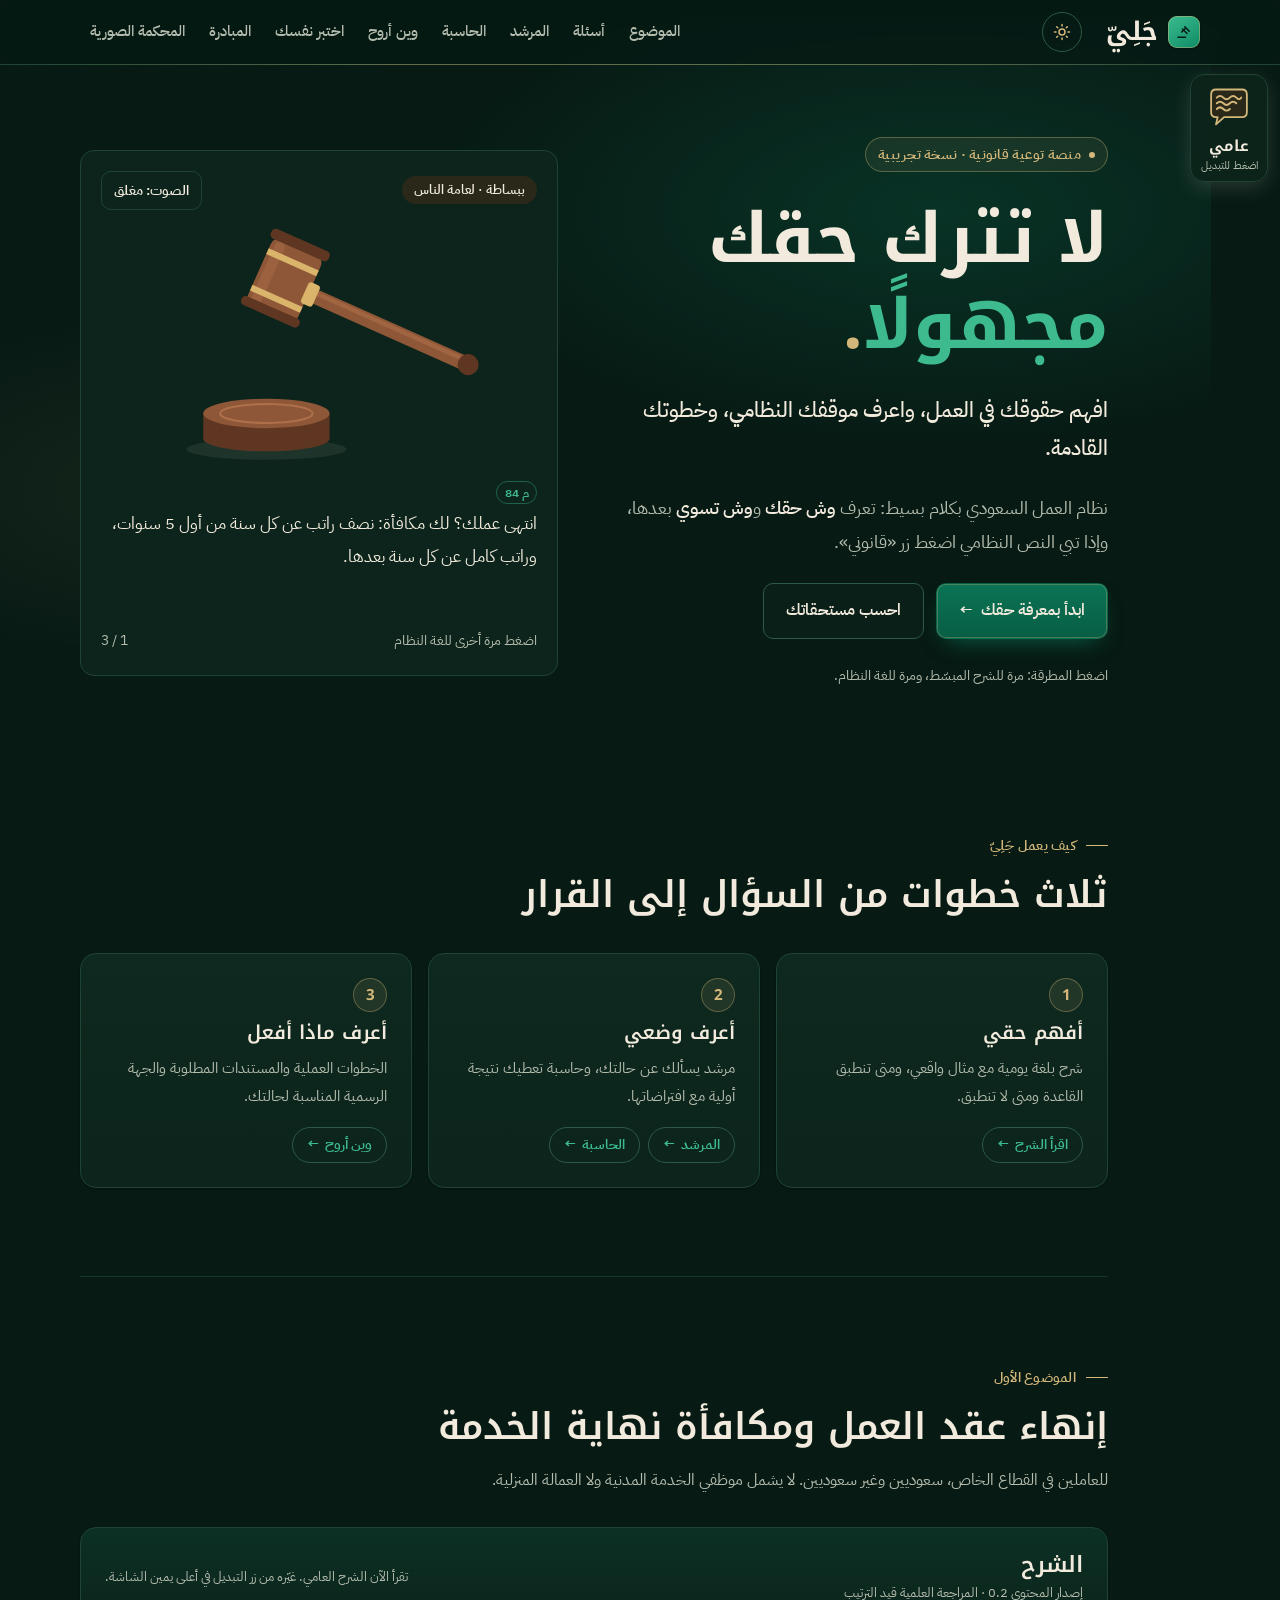
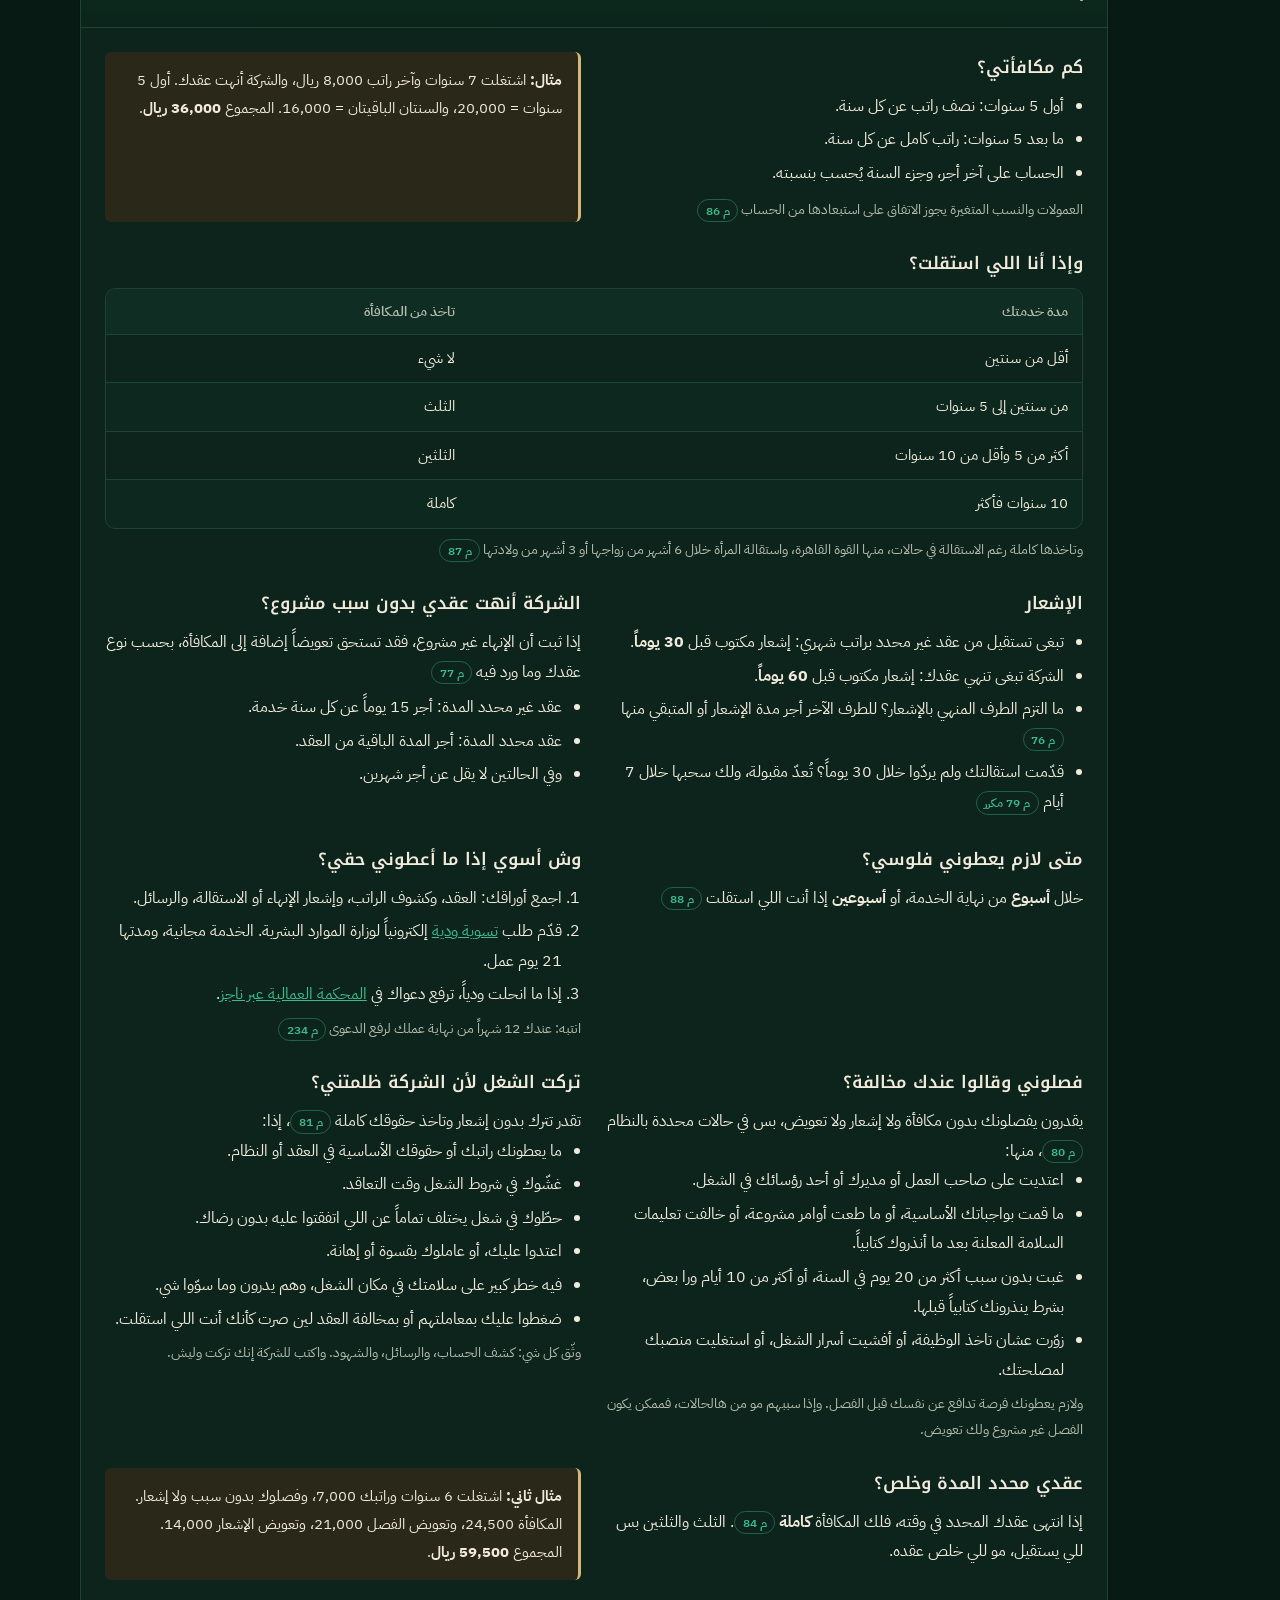
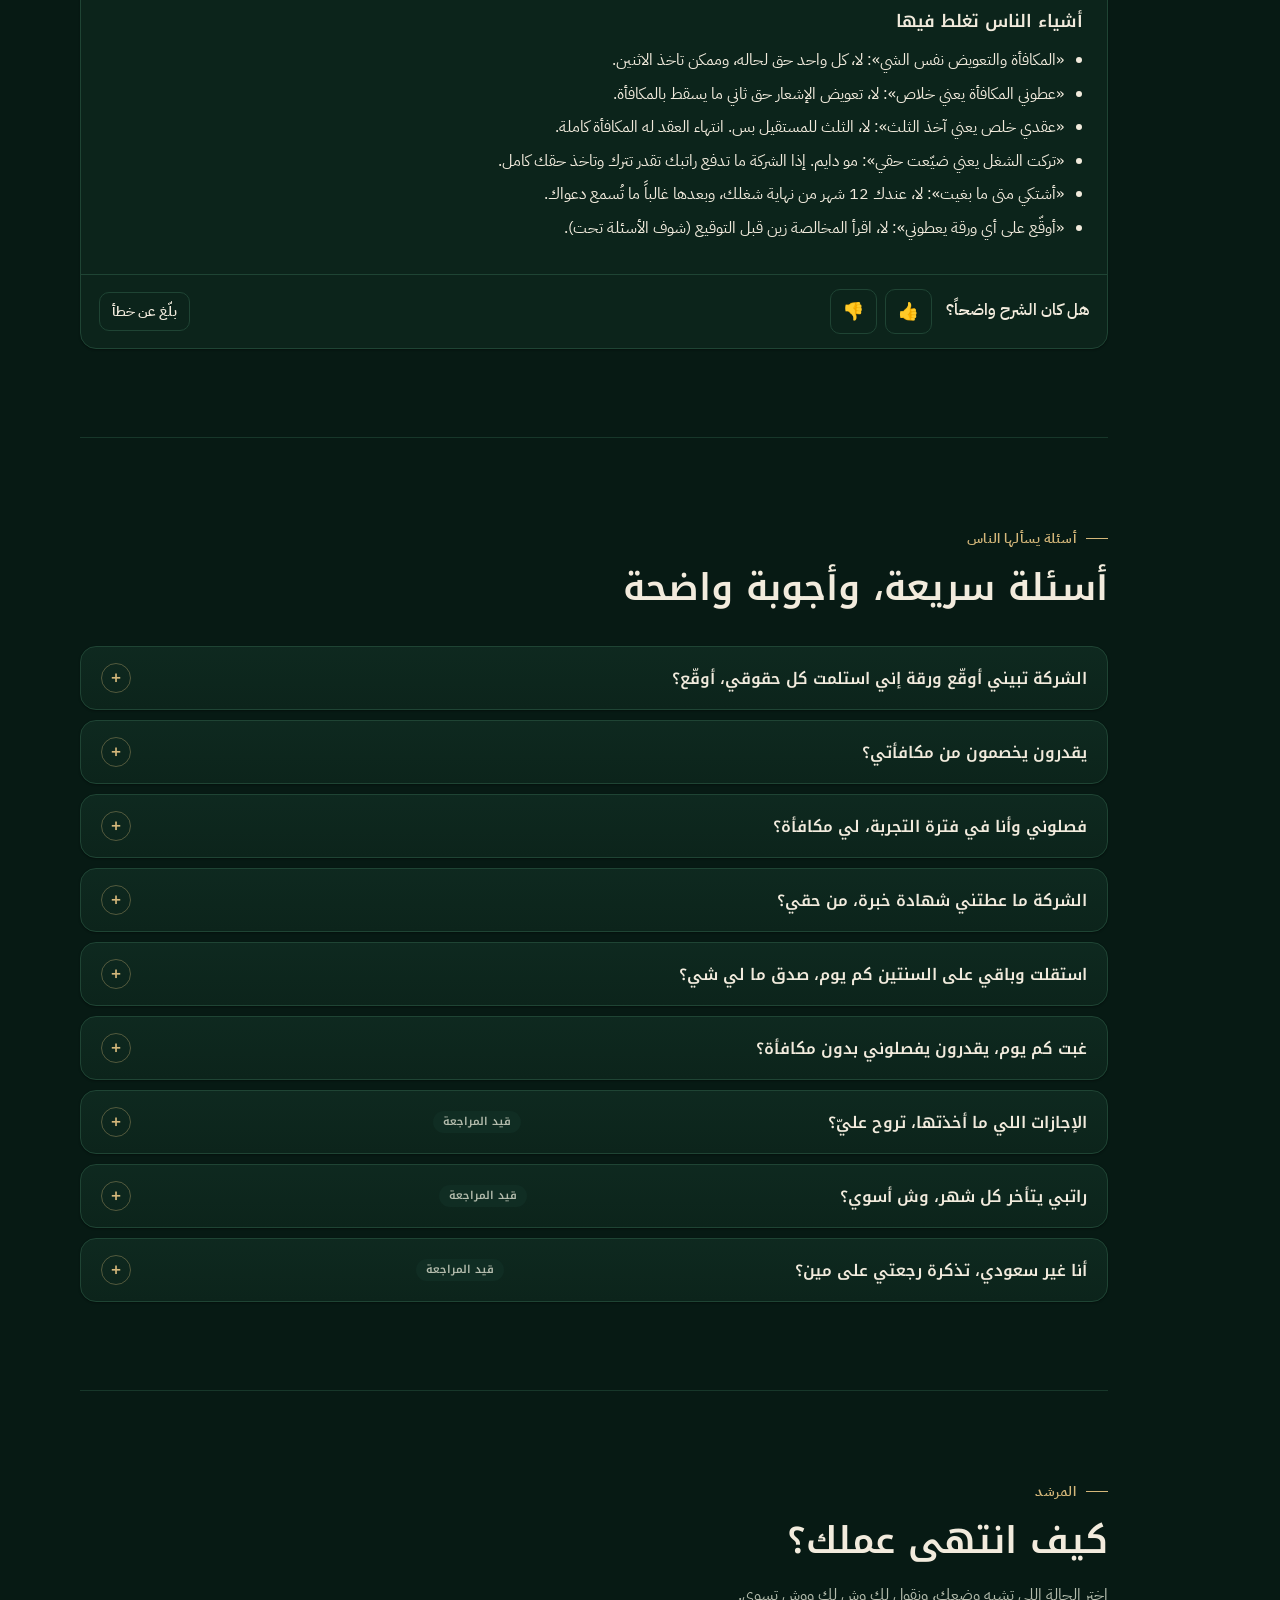
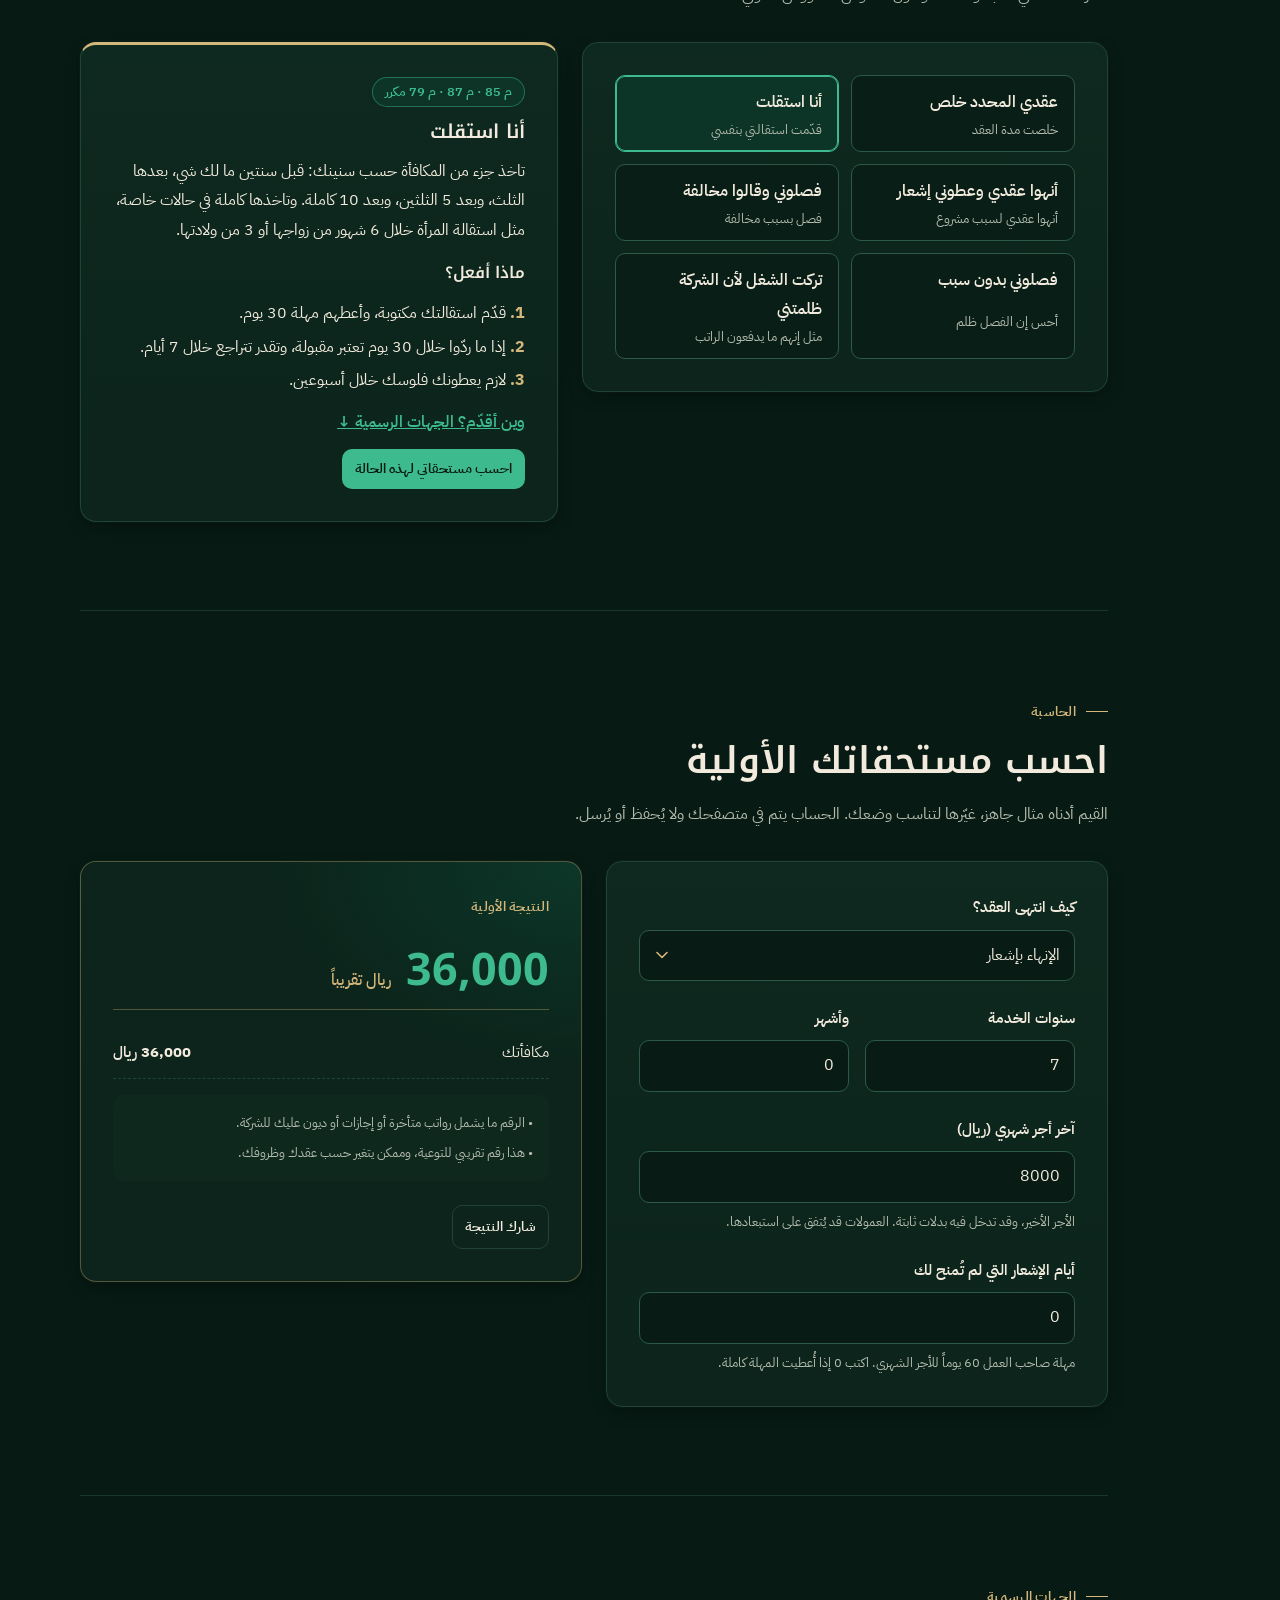
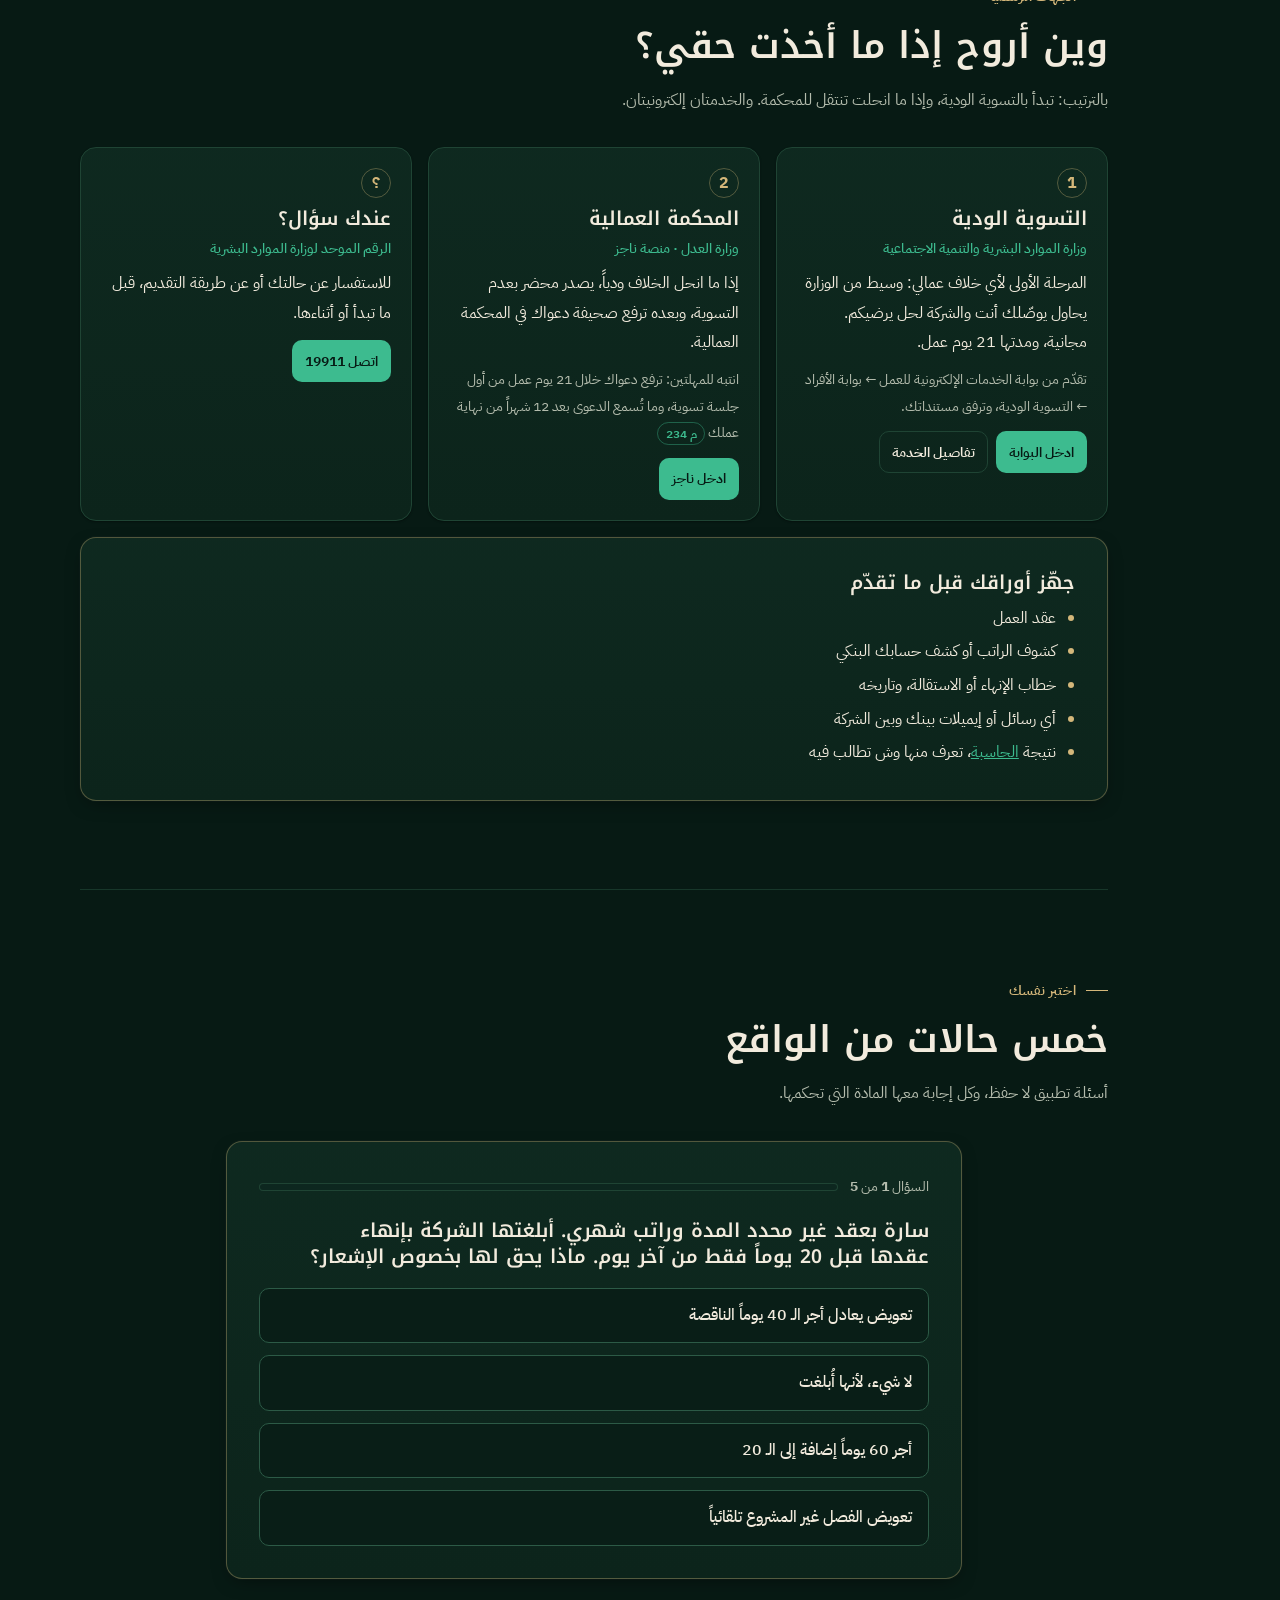
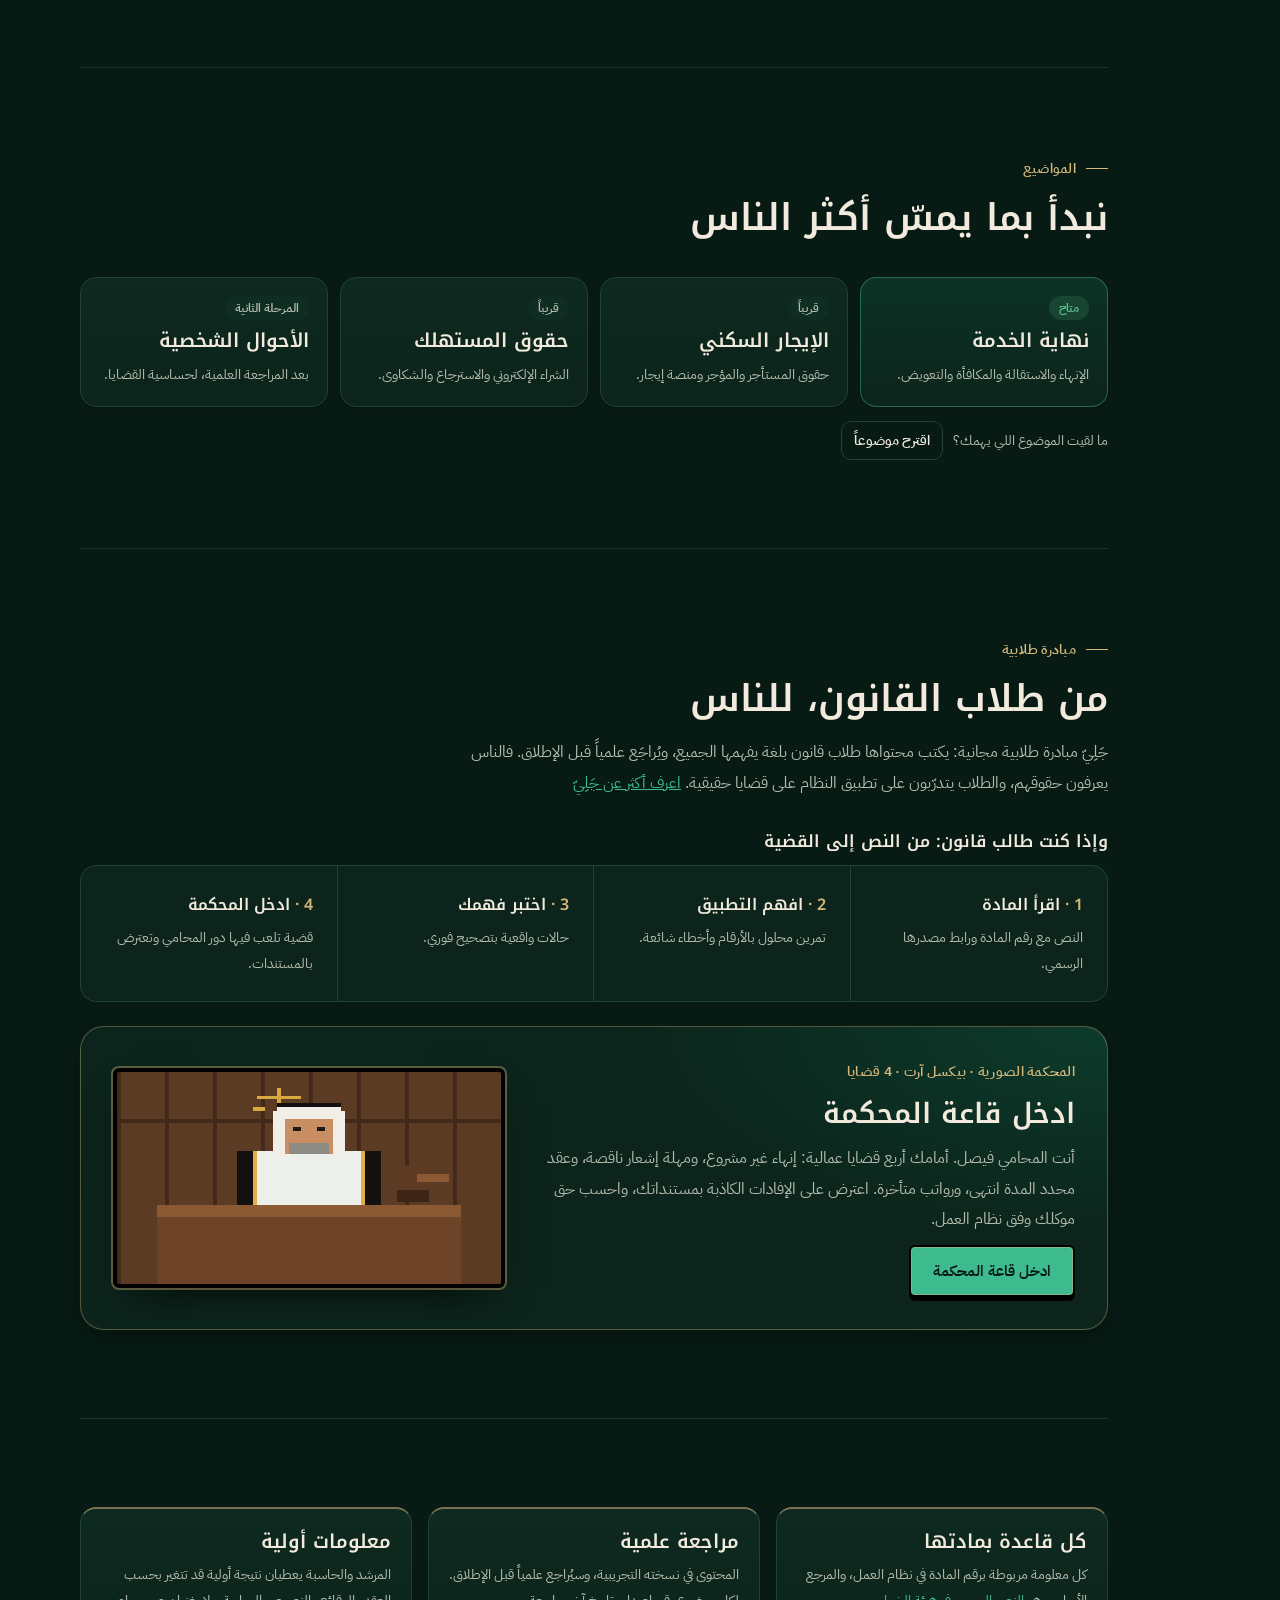
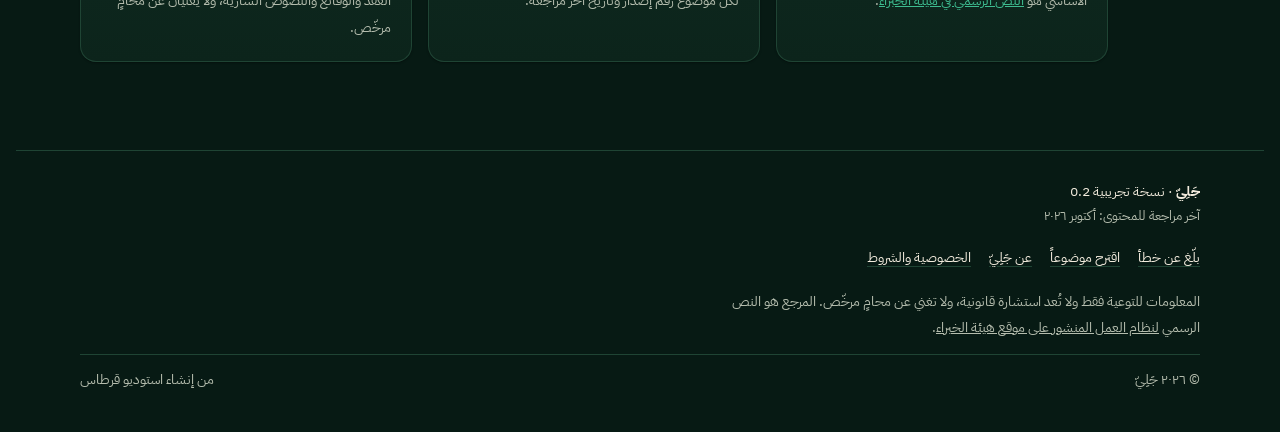
==== commit 7a55a16b: "Sessions 4b-4d and 6b: guide/help/quiz styling, privacy and offline pages, theme switch - Guide, «وي" ====
--- a/index.html
+++ b/index.html
@@ -32,6 +32,7 @@
 <link rel="preconnect" href="https://fonts.googleapis.com">
 <link rel="preconnect" href="https://fonts.gstatic.com" crossorigin>
 <link rel="stylesheet" href="https://fonts.googleapis.com/css2?family=IBM+Plex+Sans+Arabic:wght@400;500;600;700&family=Noto+Kufi+Arabic:wght@500;600;700;800;900&display=swap">
+<script>try{if(localStorage.getItem('jali-theme')==='light')document.documentElement.setAttribute('data-theme','light')}catch(e){}</script>
 <style>
 body{margin:0}[hidden]{display:none!important}img{max-width:100%}
 /* Layout: RTL editorial column; the hero pairs the headline with a bench card where one gavel strikes a sound block and switches the article between statute language and plain language. */
@@ -503,6 +504,40 @@
 #calc .share-row .btn{min-height:44px}
 @media (max-width:900px){#calc .out{position:static}}
 @media (max-width:480px){#calc .form,#calc .out{padding:var(--space-5)}#calc .row2{gap:var(--space-3)}}
+.theme-btn{display:inline-grid;place-items:center;flex:none;width:40px;height:40px;padding:0;border:1px solid var(--line-strong);border-radius:999px;background:transparent;color:var(--brass);cursor:pointer;transition:border-color .2s,background-color .2s}
+.theme-btn:hover{border-color:var(--brass);background:color-mix(in srgb,var(--brass) 10%,transparent)}
+.theme-btn svg{width:18px;height:18px}
+.theme-btn .i-moon{display:none}
+:root[data-theme="light"] .theme-btn .i-sun{display:none}
+:root[data-theme="light"] .theme-btn .i-moon{display:block}
+
+/* ===== Session 4b–4d — guide, «وين أروح», quiz (visual only; JS-built classes unchanged) ===== */
+#guide .q,#guide .result,#quiz .quiz,#help .docs{border-radius:var(--radius-lg);background:linear-gradient(180deg,color-mix(in srgb,var(--surface-2) 55%,var(--surface)),var(--surface));box-shadow:var(--shadow-md)}
+#guide .guide{gap:var(--space-5)}
+#guide .q,#guide .result{padding:var(--space-6)}
+#guide .choices{gap:var(--space-3)}
+#guide .choice{min-height:56px;padding:12px 16px;border-radius:var(--radius-md);background:color-mix(in srgb,var(--bg) 60%,var(--surface));border-color:var(--line-strong);font-weight:600;transition:border-color var(--dur-fast) var(--ease),background-color var(--dur-fast) var(--ease),transform var(--dur-fast) var(--ease)}
+#guide .choice small{font-weight:400}
+#guide .choice:hover{border-color:var(--brass);transform:translateY(-1px)}
+#guide .choice:focus-visible{outline-offset:2px}
+#guide .choice[aria-pressed="true"]{border-color:var(--green);background:color-mix(in srgb,var(--emerald) 16%,var(--surface));box-shadow:inset 0 0 0 1px var(--green)}
+#guide .result{border-top:3px solid var(--brass)}
+#guide .result .tag{justify-self:start;padding:2px 12px;border-radius:var(--radius-pill);border:1px solid color-mix(in srgb,var(--green) 45%,transparent);background:color-mix(in srgb,var(--emerald) 12%,transparent)}
+#guide .result ol li::marker{color:var(--brass);font-weight:700}
+#help .where .links .btn{min-height:42px}
+#help .docs{padding:var(--space-6);border-color:var(--border-gold)}
+#help .docs li::marker{color:var(--brass)}
+#quiz .quiz{padding:var(--space-6);margin-inline:auto;border-color:var(--border-gold)}
+#quiz .bar{height:8px;background:color-mix(in srgb,var(--surface-2) 70%,var(--bg));box-shadow:inset 0 0 0 1px var(--line)}
+#quiz .bar i{background:linear-gradient(90deg,var(--gold-deep),var(--brass));transition:width var(--dur-slow) var(--ease)}
+#quiz .opts{gap:var(--space-3)}
+#quiz .opt{position:relative;min-height:50px;padding:12px 16px;padding-inline-end:44px;border-radius:var(--radius-md);background:color-mix(in srgb,var(--bg) 60%,var(--surface));border-color:var(--line-strong);font-weight:500;transition:border-color var(--dur-fast) var(--ease),background-color var(--dur-fast) var(--ease)}
+#quiz .opt:hover:not(:disabled){border-color:var(--brass)}
+#quiz .opt.right::after,#quiz .opt.wrong::after{position:absolute;inset-inline-end:14px;top:50%;transform:translateY(-50%);display:inline-grid;place-items:center;width:22px;height:22px;border-radius:50%;font-size:.8rem;font-weight:700;color:#fff}
+#quiz .opt.right::after{content:"✓";background:var(--good)}
+#quiz .opt.wrong::after{content:"✗";background:var(--bad)}
+#quiz .explain{padding:12px 14px;padding-inline-start:14px;border-radius:var(--radius-sm);background:color-mix(in srgb,var(--surface-2) 55%,transparent);line-height:1.9}
+@media (max-width:480px){#guide .q,#guide .result,#quiz .quiz,#help .docs{padding:var(--space-5)}}
 </style>
 <script data-goatcounter="https://zs2n.goatcounter.com/count" async src="https://gc.zgo.at/count.js"></script>
 </head>
@@ -516,6 +551,7 @@
         <span class="brand-mark"><svg viewBox="0 0 24 24" fill="none" stroke="var(--green-ink)" stroke-width="2" stroke-linecap="round"><path d="M4 19h10M13 5l6 6M10 8l6 6M14 7l-5 5"/></svg></span>
         جَلِيّ
       </a>
+      <button class="theme-btn" type="button" aria-pressed="false" aria-label="التبديل إلى الوضع الفاتح" title="التبديل إلى الوضع الفاتح"><svg class="i-sun" viewBox="0 0 24 24" fill="none" stroke="currentColor" stroke-width="2" stroke-linecap="round" aria-hidden="true"><circle cx="12" cy="12" r="4"/><path d="M12 2v2M12 20v2M4.9 4.9l1.4 1.4M17.7 17.7l1.4 1.4M2 12h2M20 12h2M4.9 19.1l1.4-1.4M17.7 6.3l1.4-1.4"/></svg><svg class="i-moon" viewBox="0 0 24 24" fill="none" stroke="currentColor" stroke-width="2" stroke-linecap="round" stroke-linejoin="round" aria-hidden="true"><path d="M20 14.5A8 8 0 0 1 9.5 4a8 8 0 1 0 10.5 10.5z"/></svg></button>
       <nav class="nav" aria-label="أقسام الموقع">
         <a href="#topic">الموضوع</a>
         <a href="#faq">أسئلة</a>
@@ -1124,6 +1160,20 @@
 @media (max-width:820px){#court-promo #promoArt{order:-1}#court-promo #playCourt{justify-self:stretch}}
 @media (prefers-reduced-motion: reduce){#court-promo #playCourt,#court-promo #promoArt{transition:none}}
 </style>
+<script>
+/* Theme switch: dark is the default; the choice is remembered on this device only. */
+(function(){
+  var root = document.documentElement, btns = document.querySelectorAll('.theme-btn');
+  function sync(){ var light = root.getAttribute('data-theme')==='light', label = light ? 'التبديل إلى الوضع الداكن' : 'التبديل إلى الوضع الفاتح';
+    Array.prototype.forEach.call(btns, function(b){ b.setAttribute('aria-pressed', String(light)); b.setAttribute('aria-label', label); b.title = label; }); }
+  Array.prototype.forEach.call(btns, function(b){ b.addEventListener('click', function(){
+    var light = root.getAttribute('data-theme')!=='light';
+    if(light) root.setAttribute('data-theme','light'); else root.removeAttribute('data-theme');
+    try{ localStorage.setItem('jali-theme', light ? 'light' : 'dark'); }catch(e){}
+    sync(); }); });
+  sync();
+})();
+</script>
 <script>
 /* Mock court loader: fetches ./court/ the first time someone opens the game, then hands over to the real window.openCourt. */
 (function(){
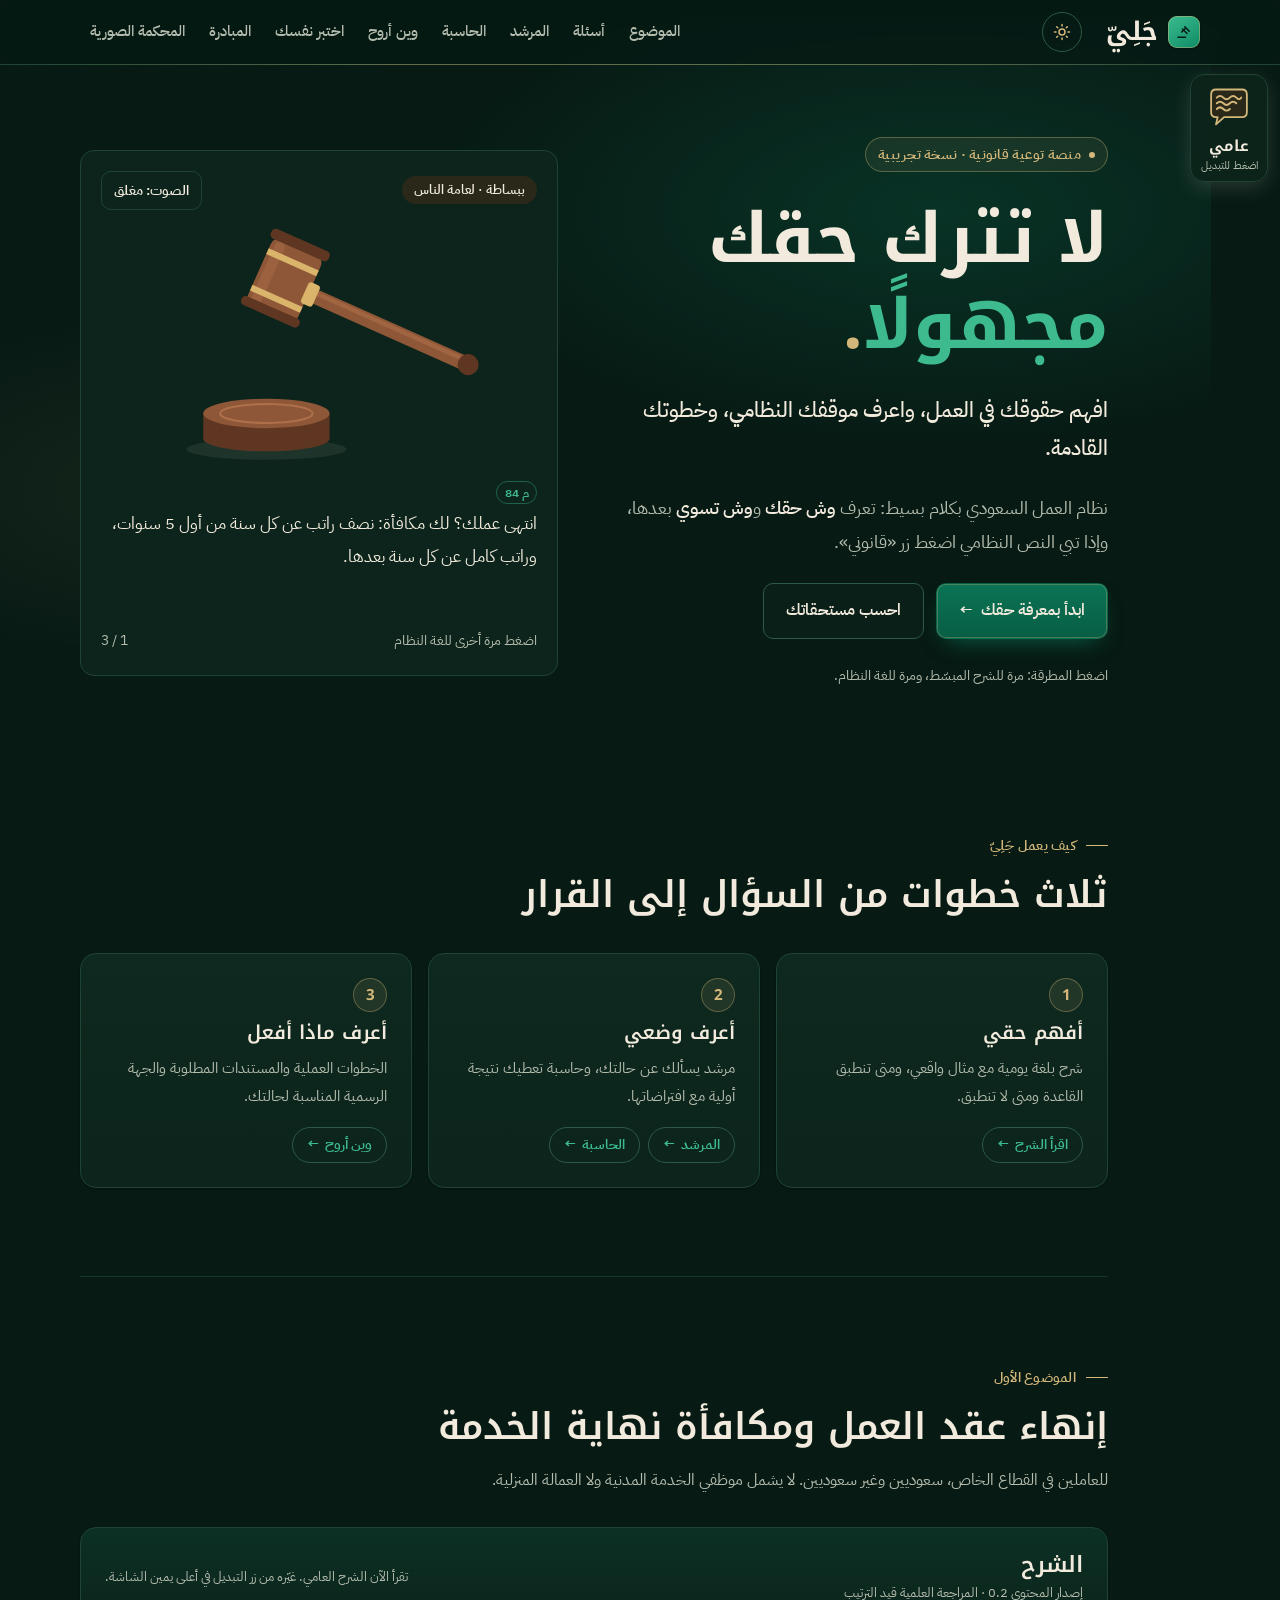
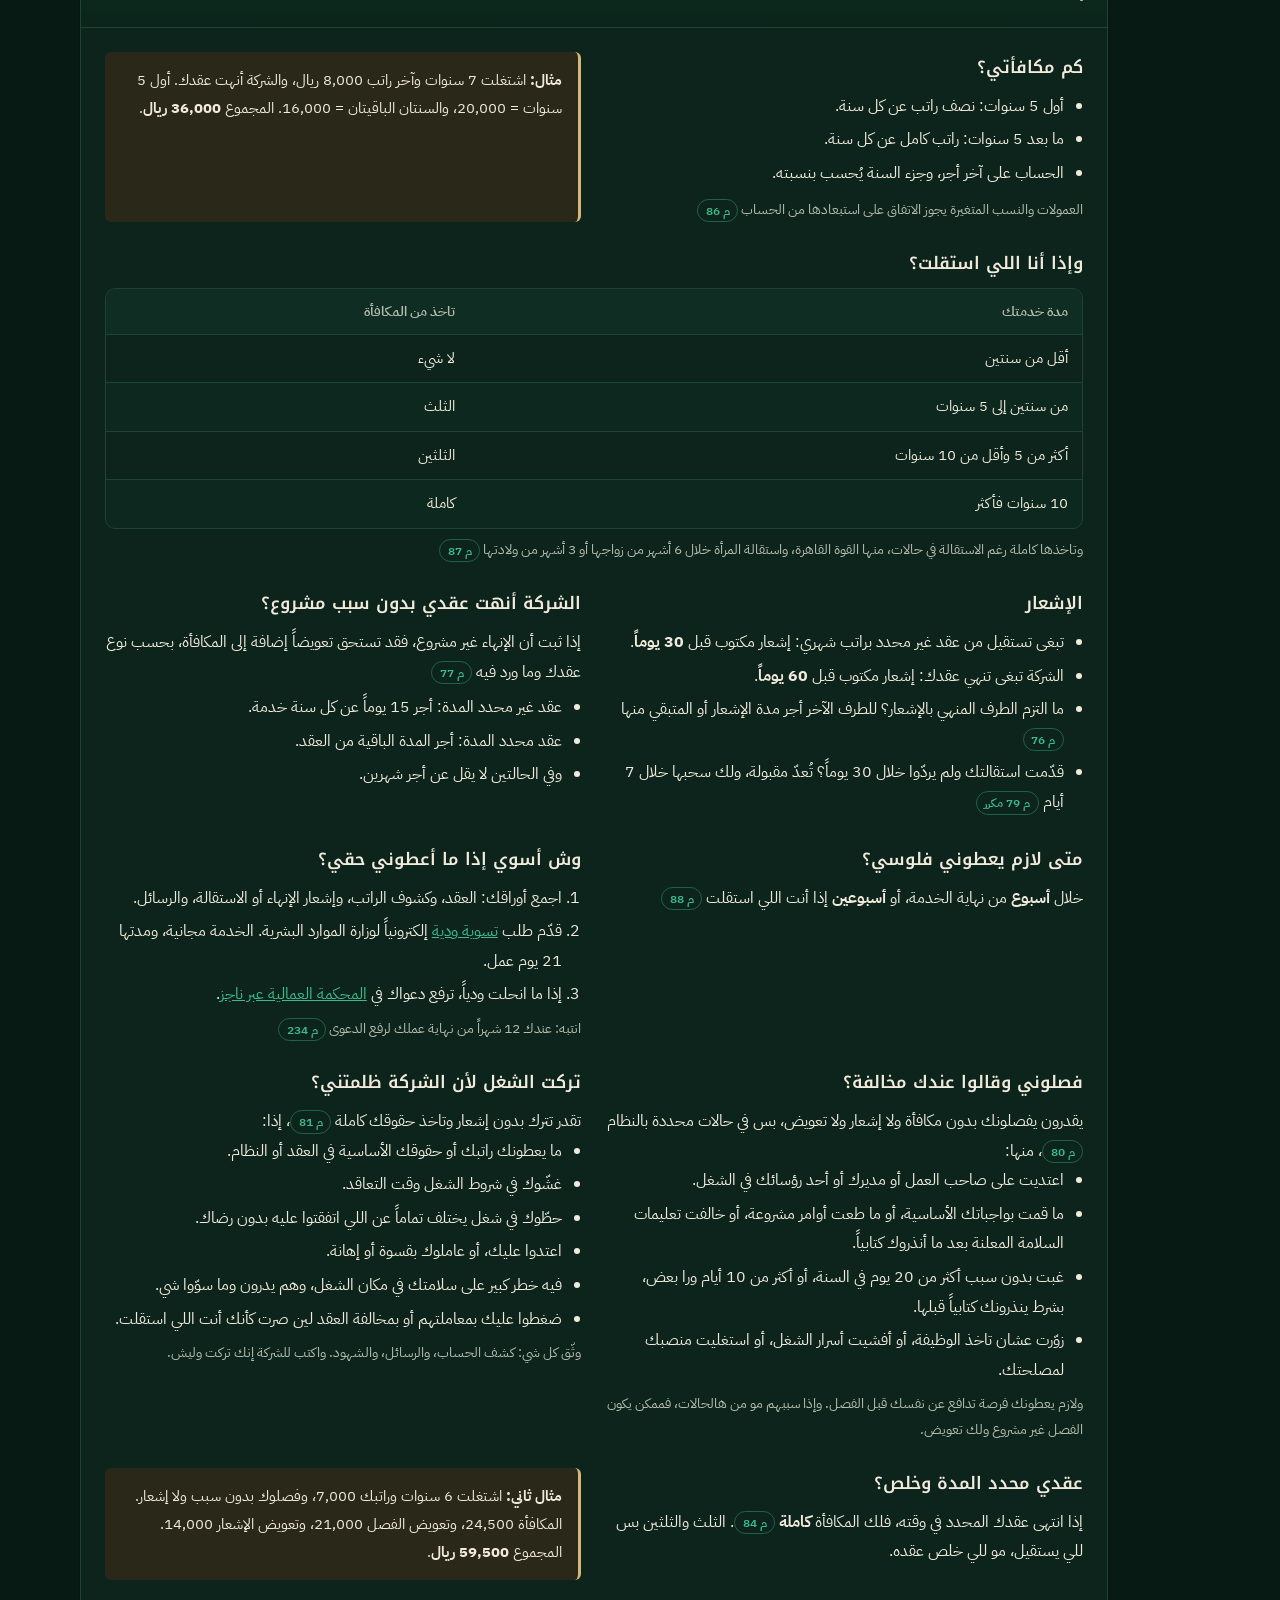
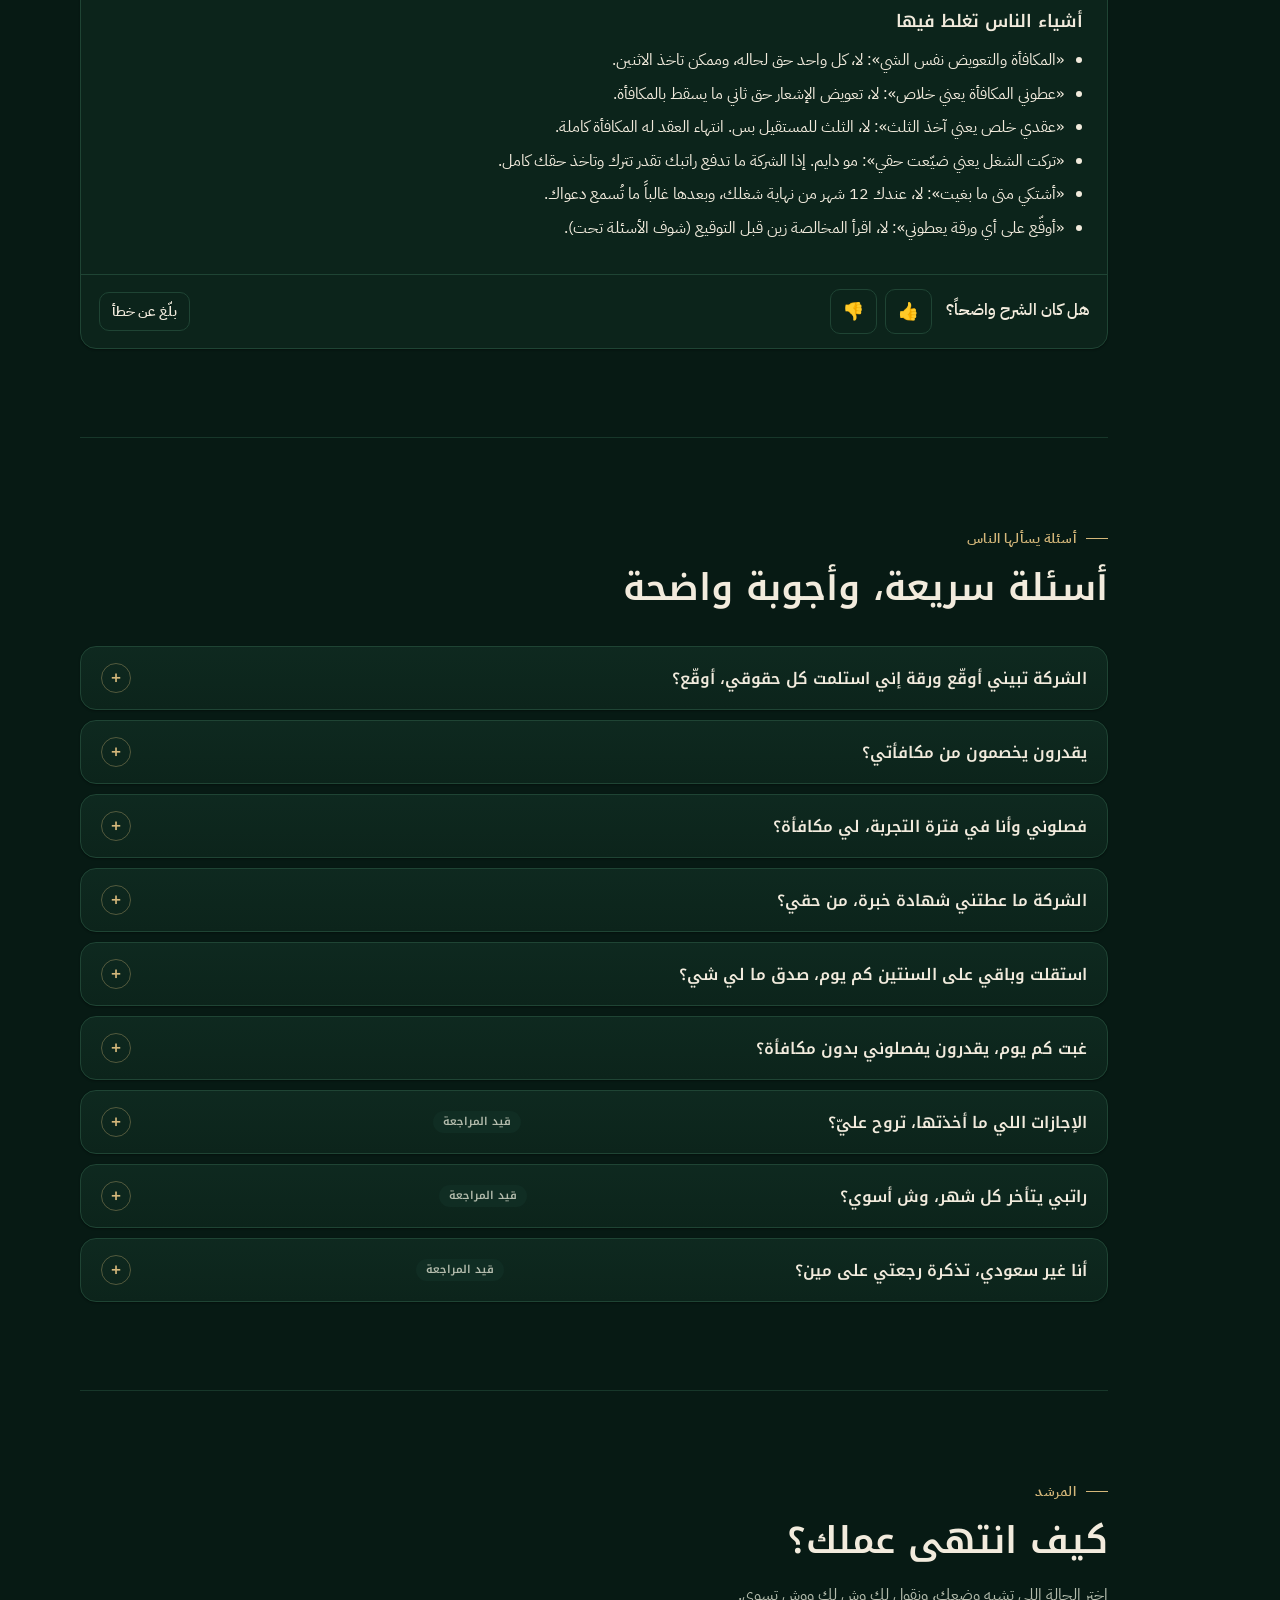
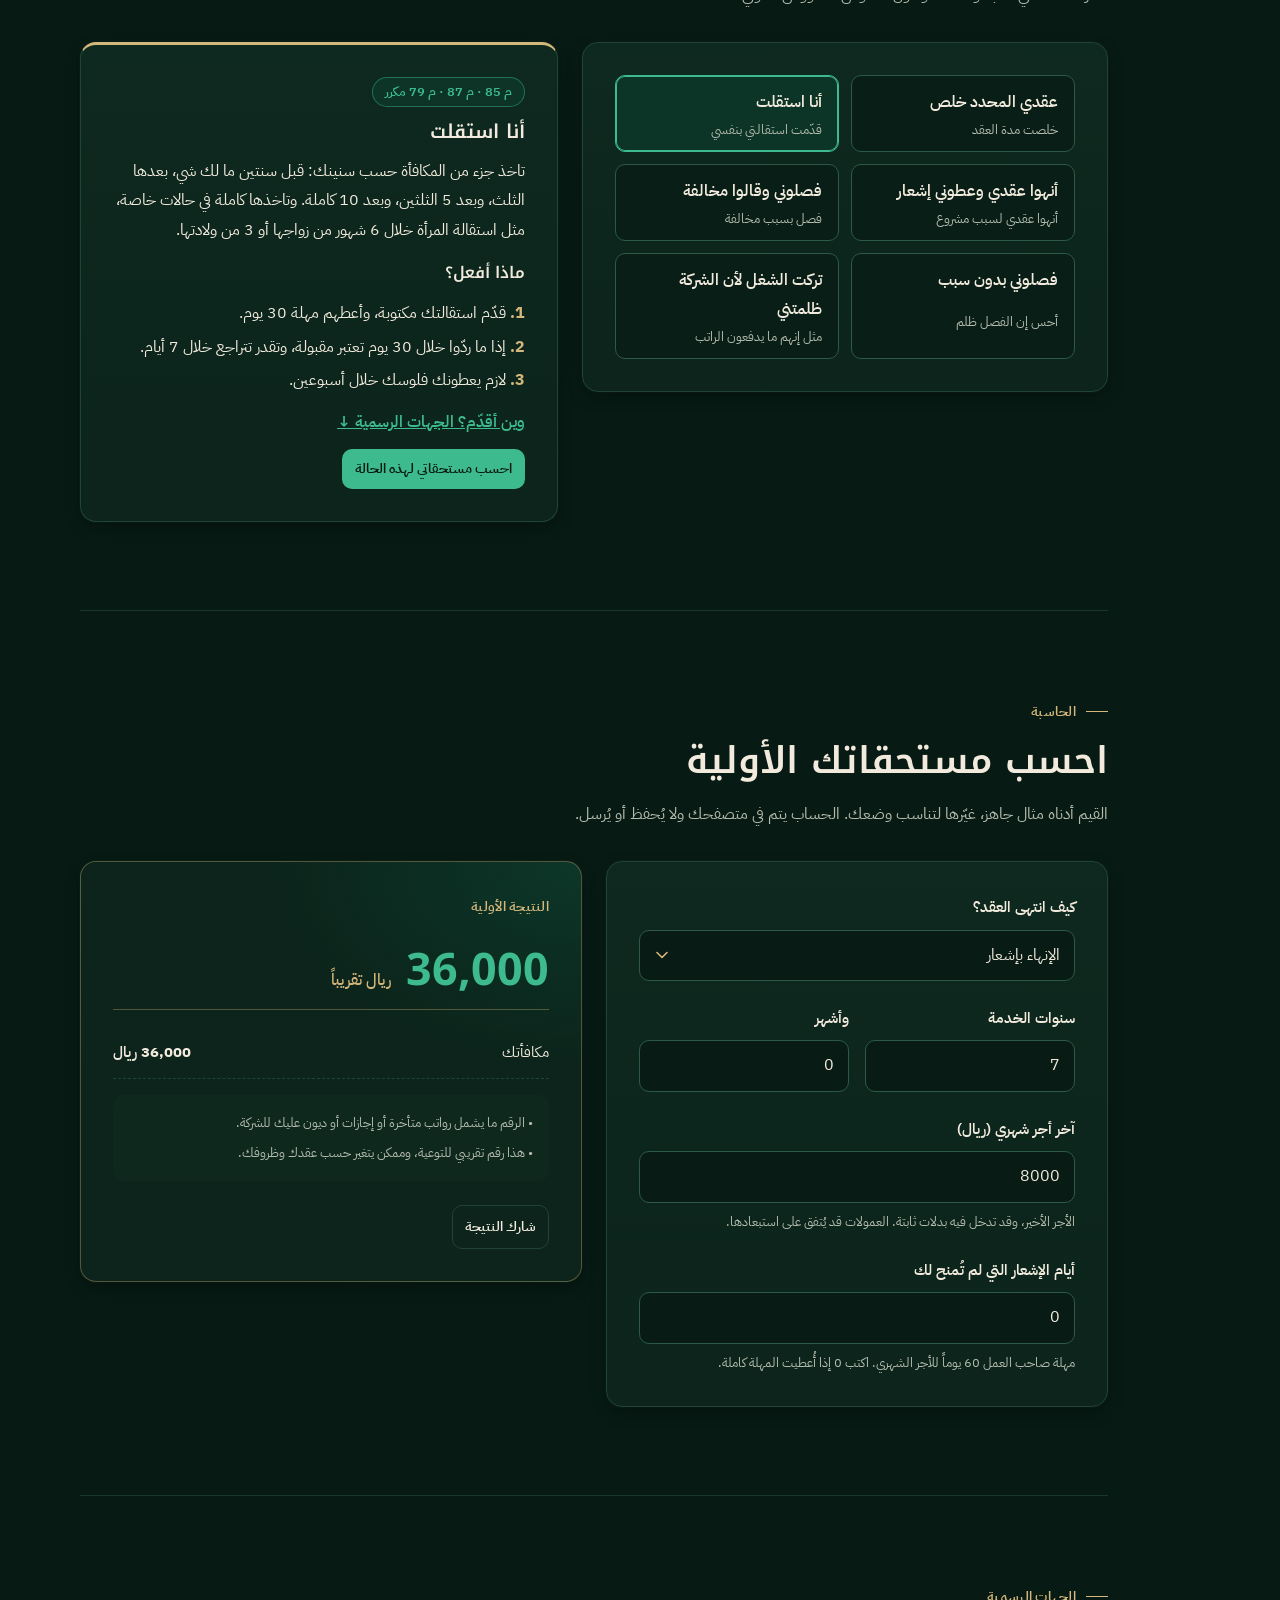
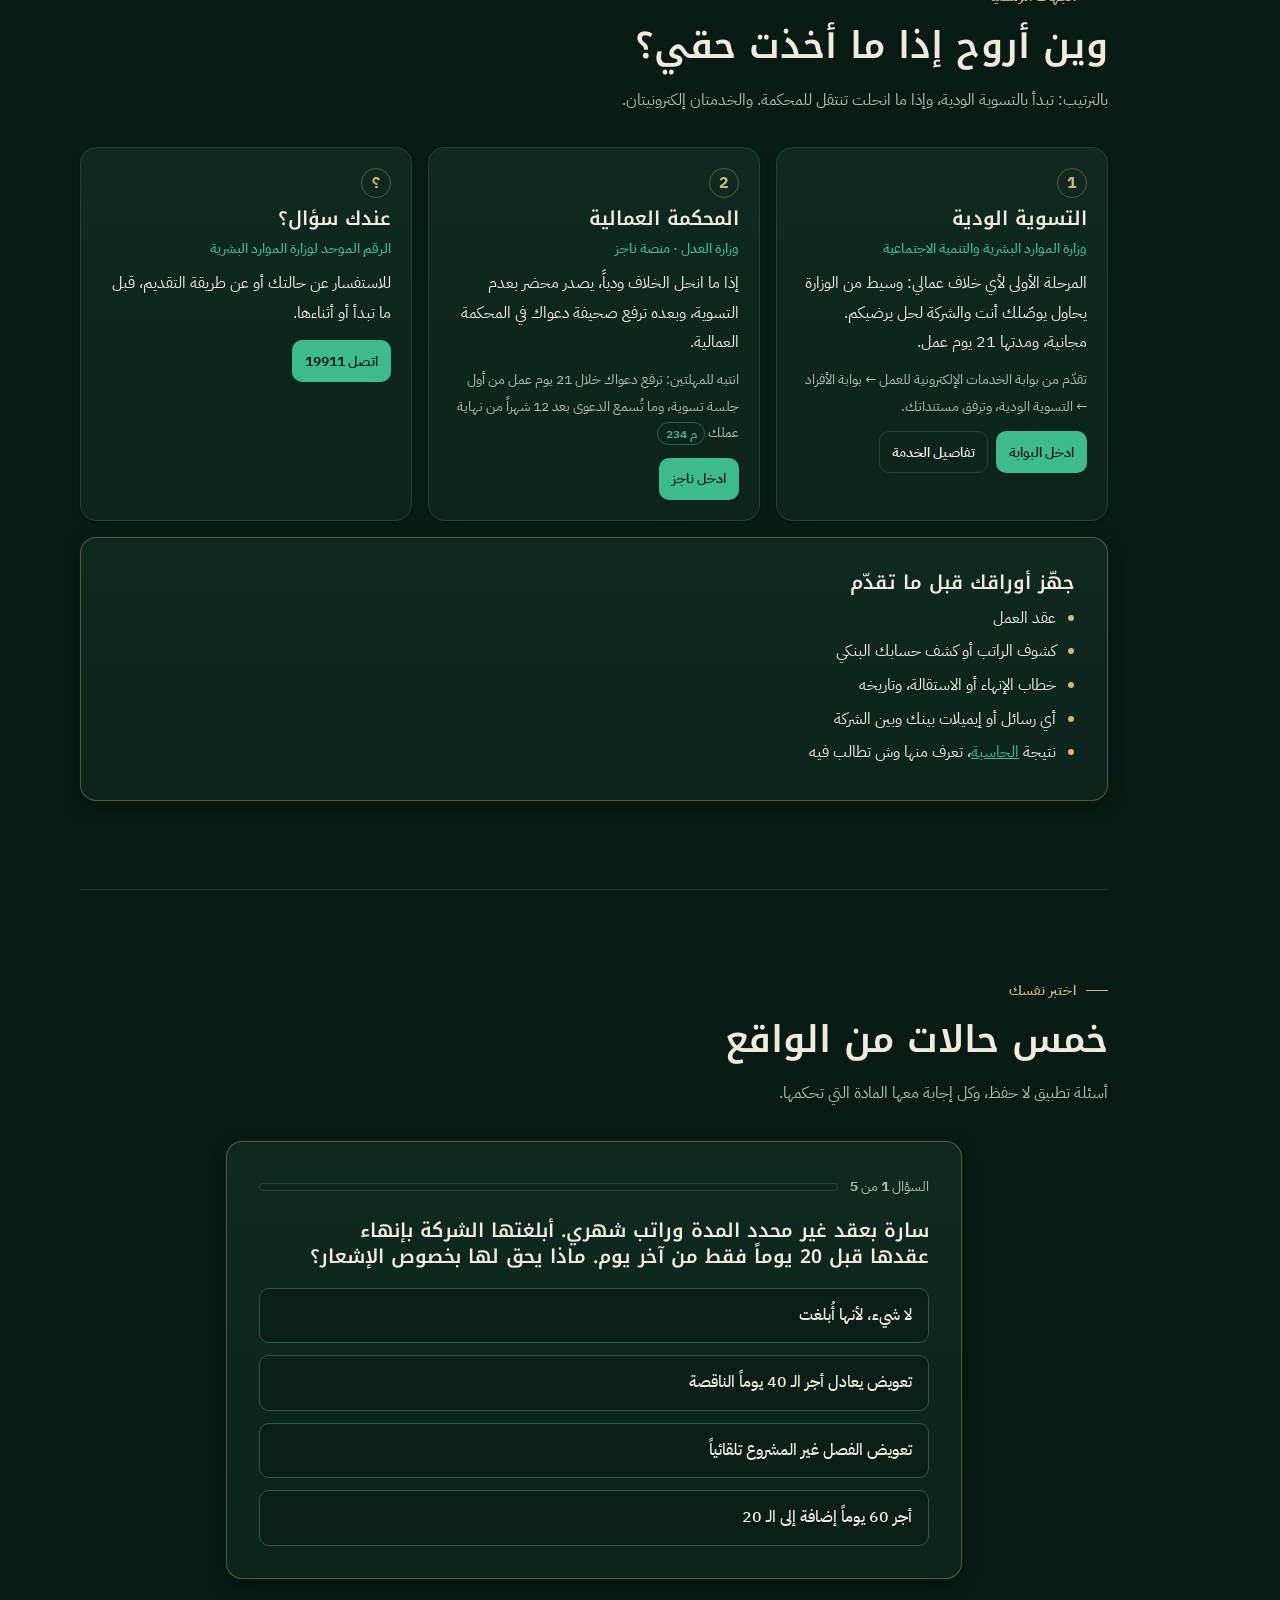
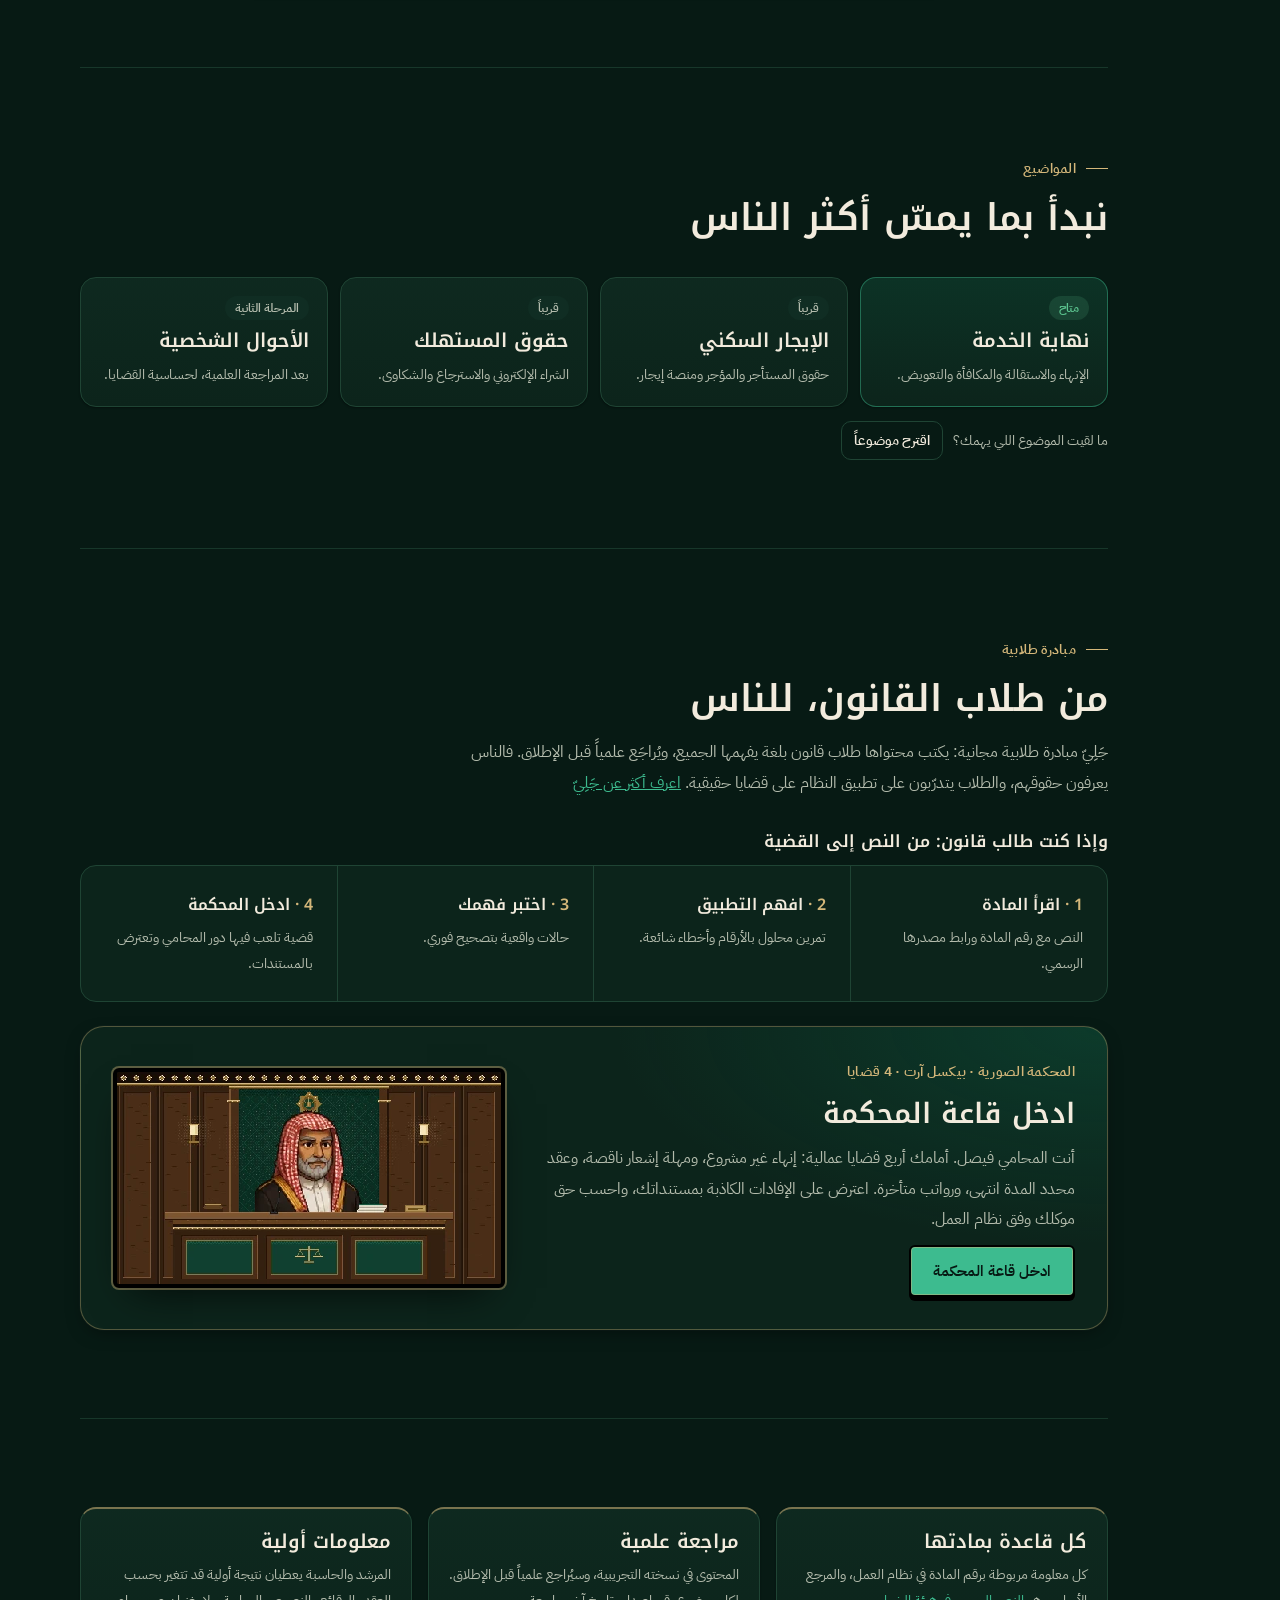
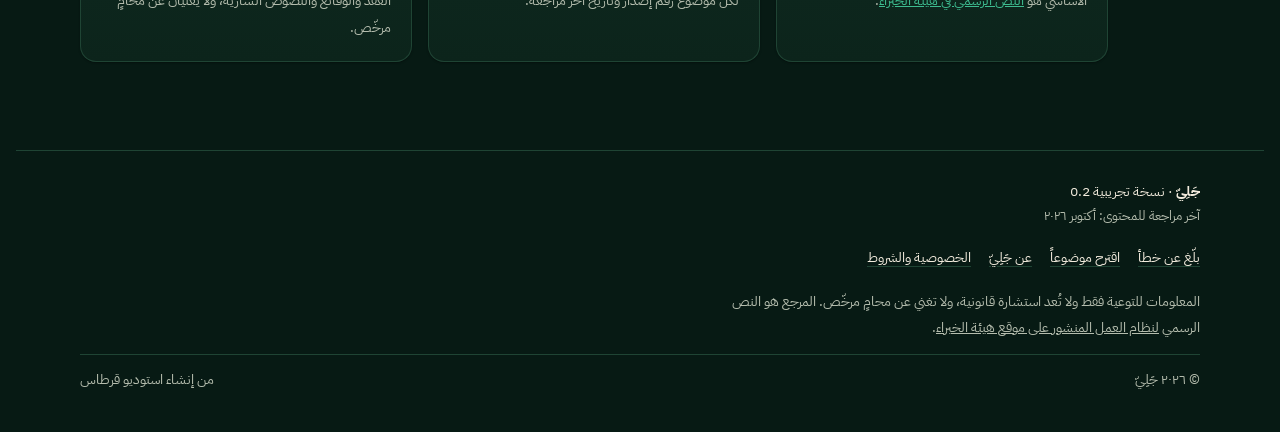
==== commit 8258f512: "Courtroom: drop the malformed 'nervous' witness pose; new judge art on the homepage card - سالم uses" ====
--- a/index.html
+++ b/index.html
@@ -1477,6 +1477,10 @@
     R(42,10,12,11,'#C98E62'); R(40,8,16,4,'#F1EEE8'); R(39,10,3,12,'#F1EEE8'); R(54,10,3,12,'#F1EEE8'); R(40,8,16,1,'#111');
     R(44,14,2,1,'#1b1b1b'); R(50,14,2,1,'#1b1b1b'); R(43,18,10,3,'#8E8A84');
     R(10,36,76,18,'#6E4428'); R(10,34,76,3,'#8B5A35'); R(70,30,8,3,'#3E2414'); R(72,24,5,6,'#5E3A22'); R(75,26,8,2,'#8B5A35');
+    /* the redesigned judge scene replaces the placeholder above once it has loaded */
+    var im = new Image();
+    im.onload = function(){ c.width = 480; c.height = 270; var k = c.getContext('2d'); k.imageSmoothingEnabled = false; k.drawImage(im, 0, 0); };
+    im.src = './court/promo.webp';
   })();
   $('playCourt').addEventListener('click', function(){ if(window.openCourt) window.openCourt(this); });
 
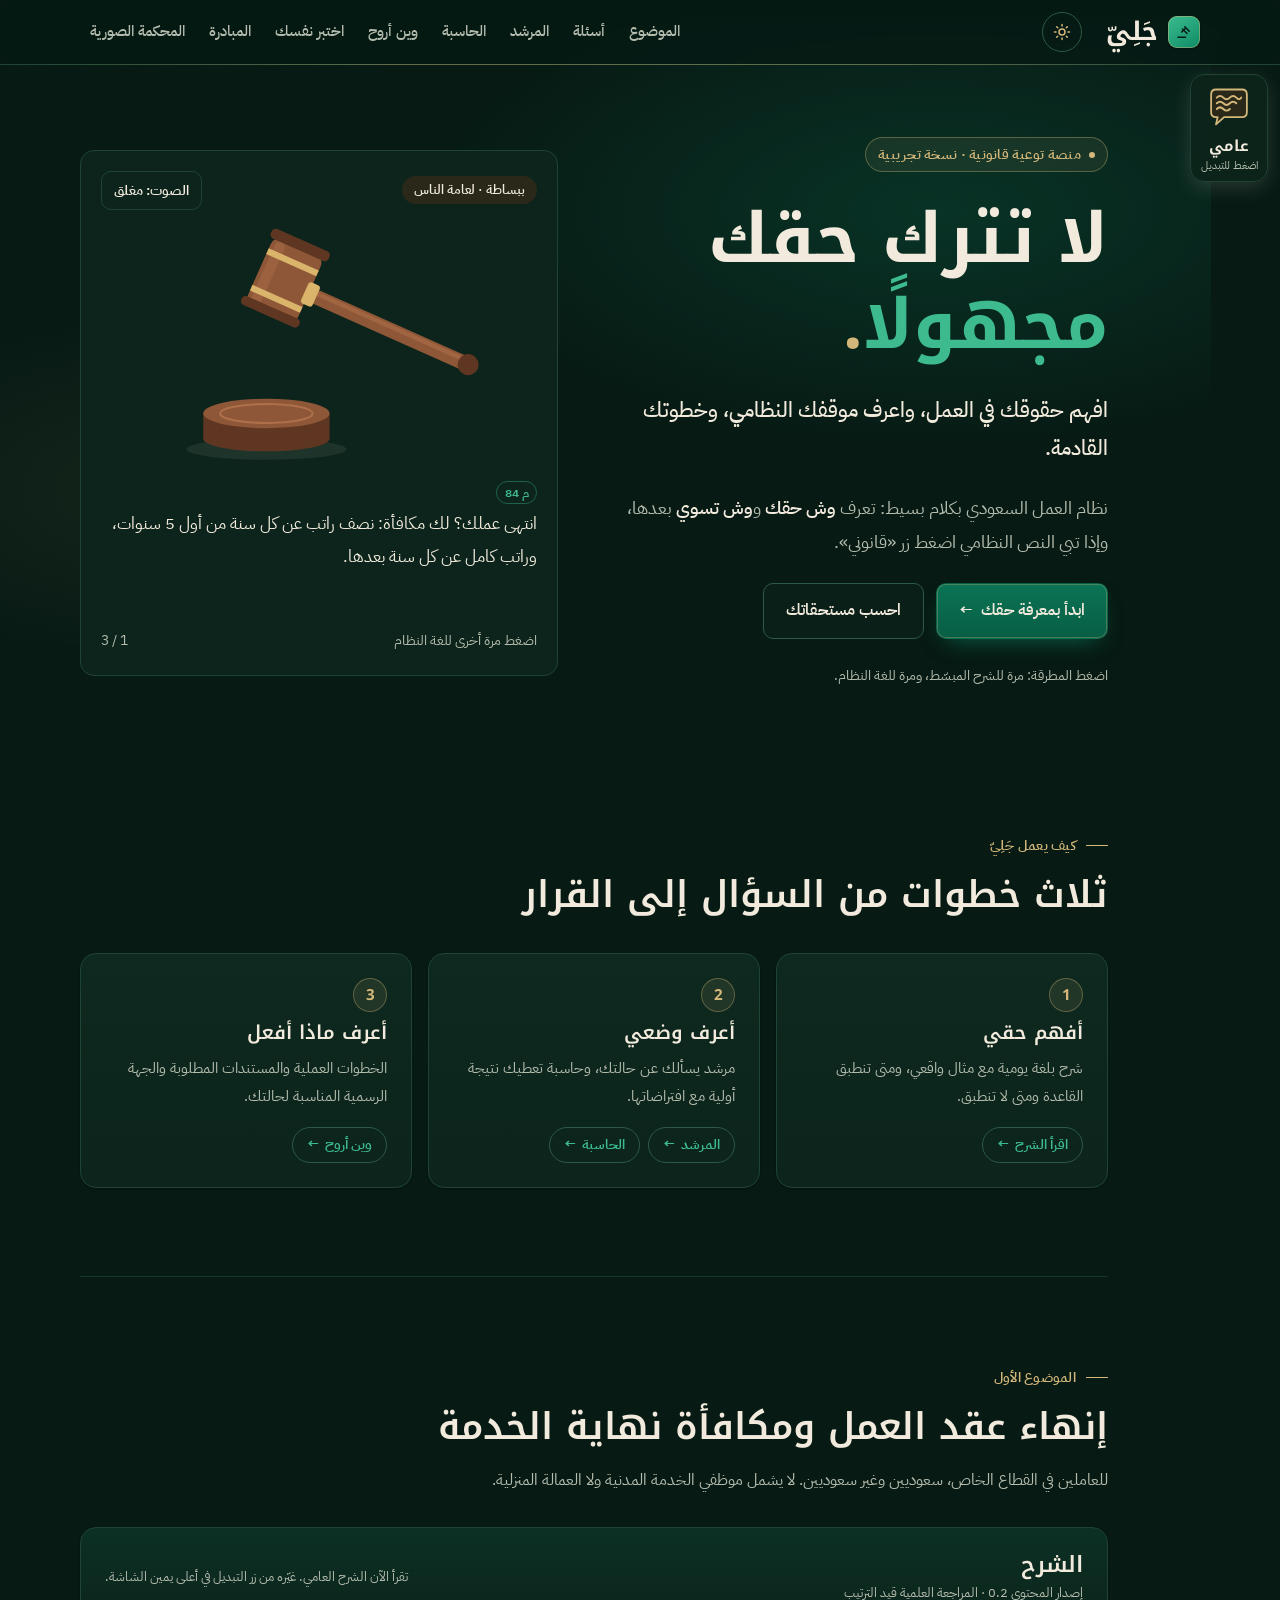
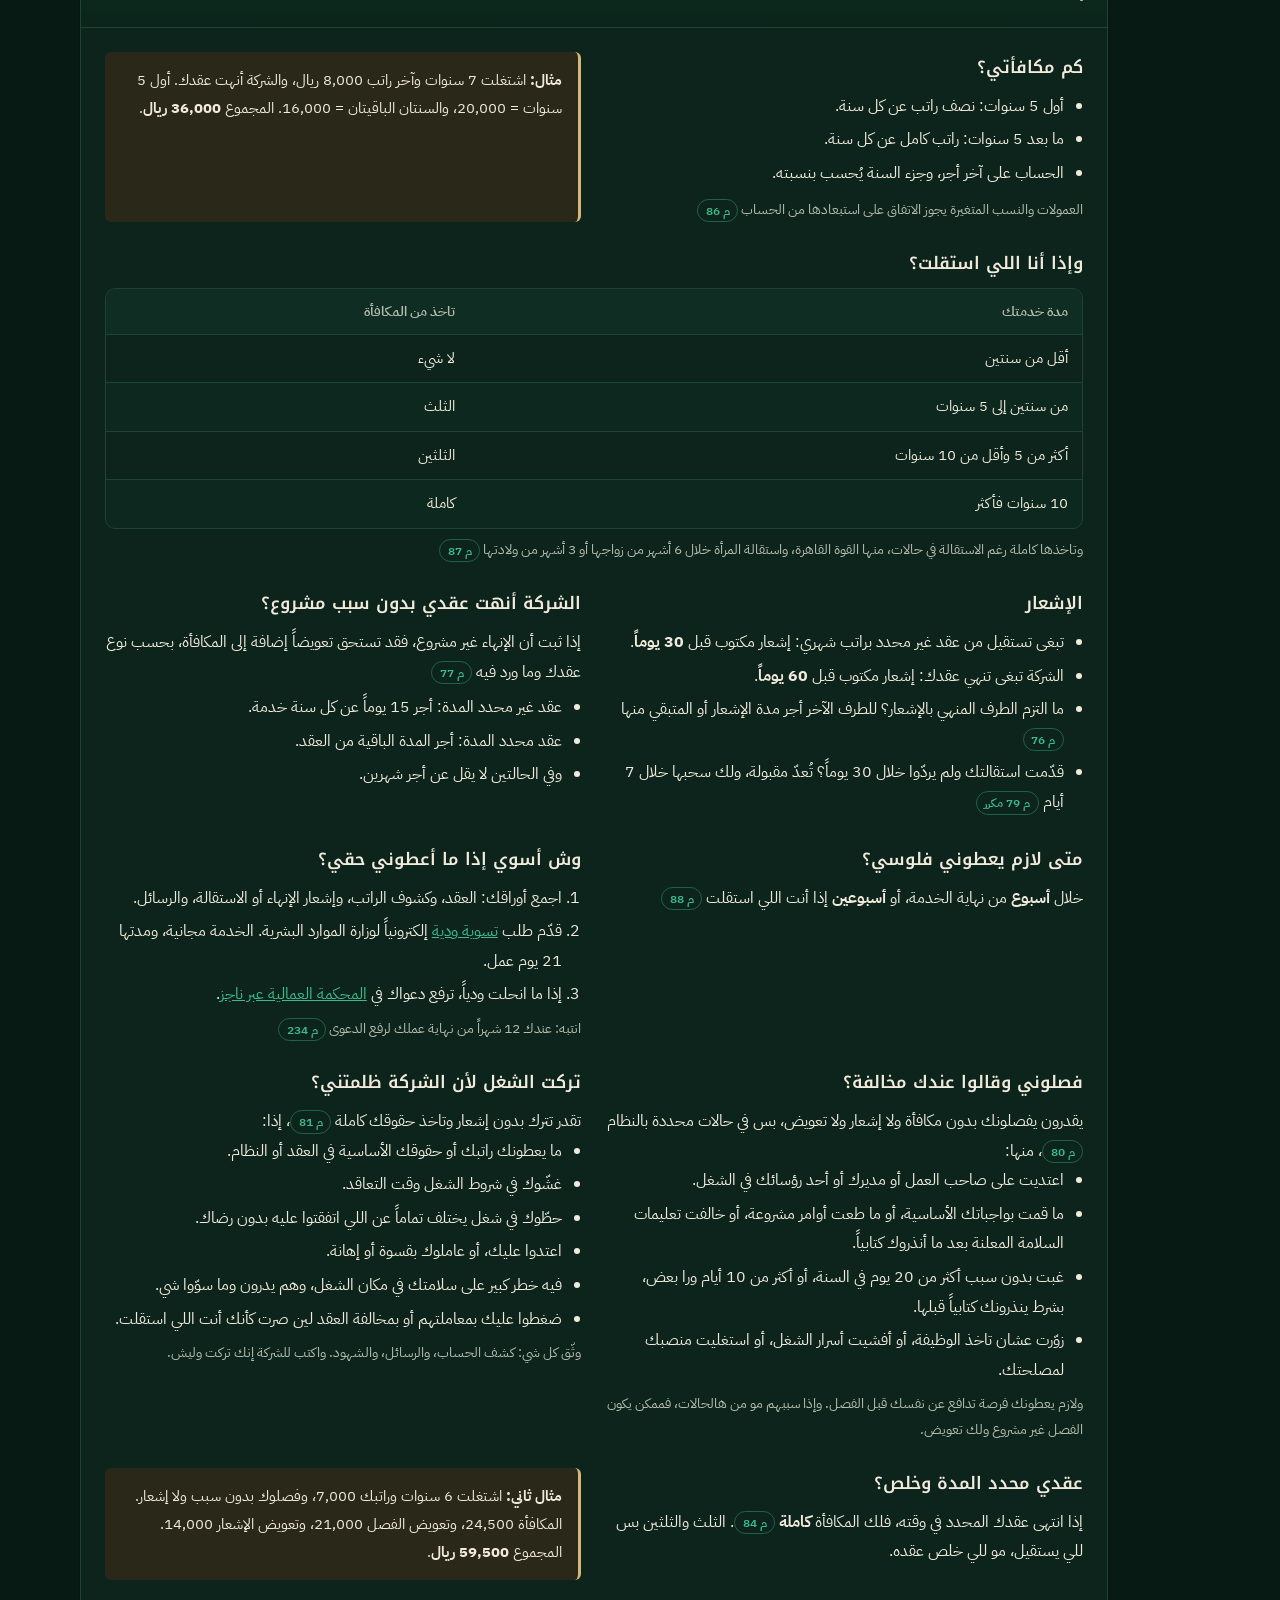
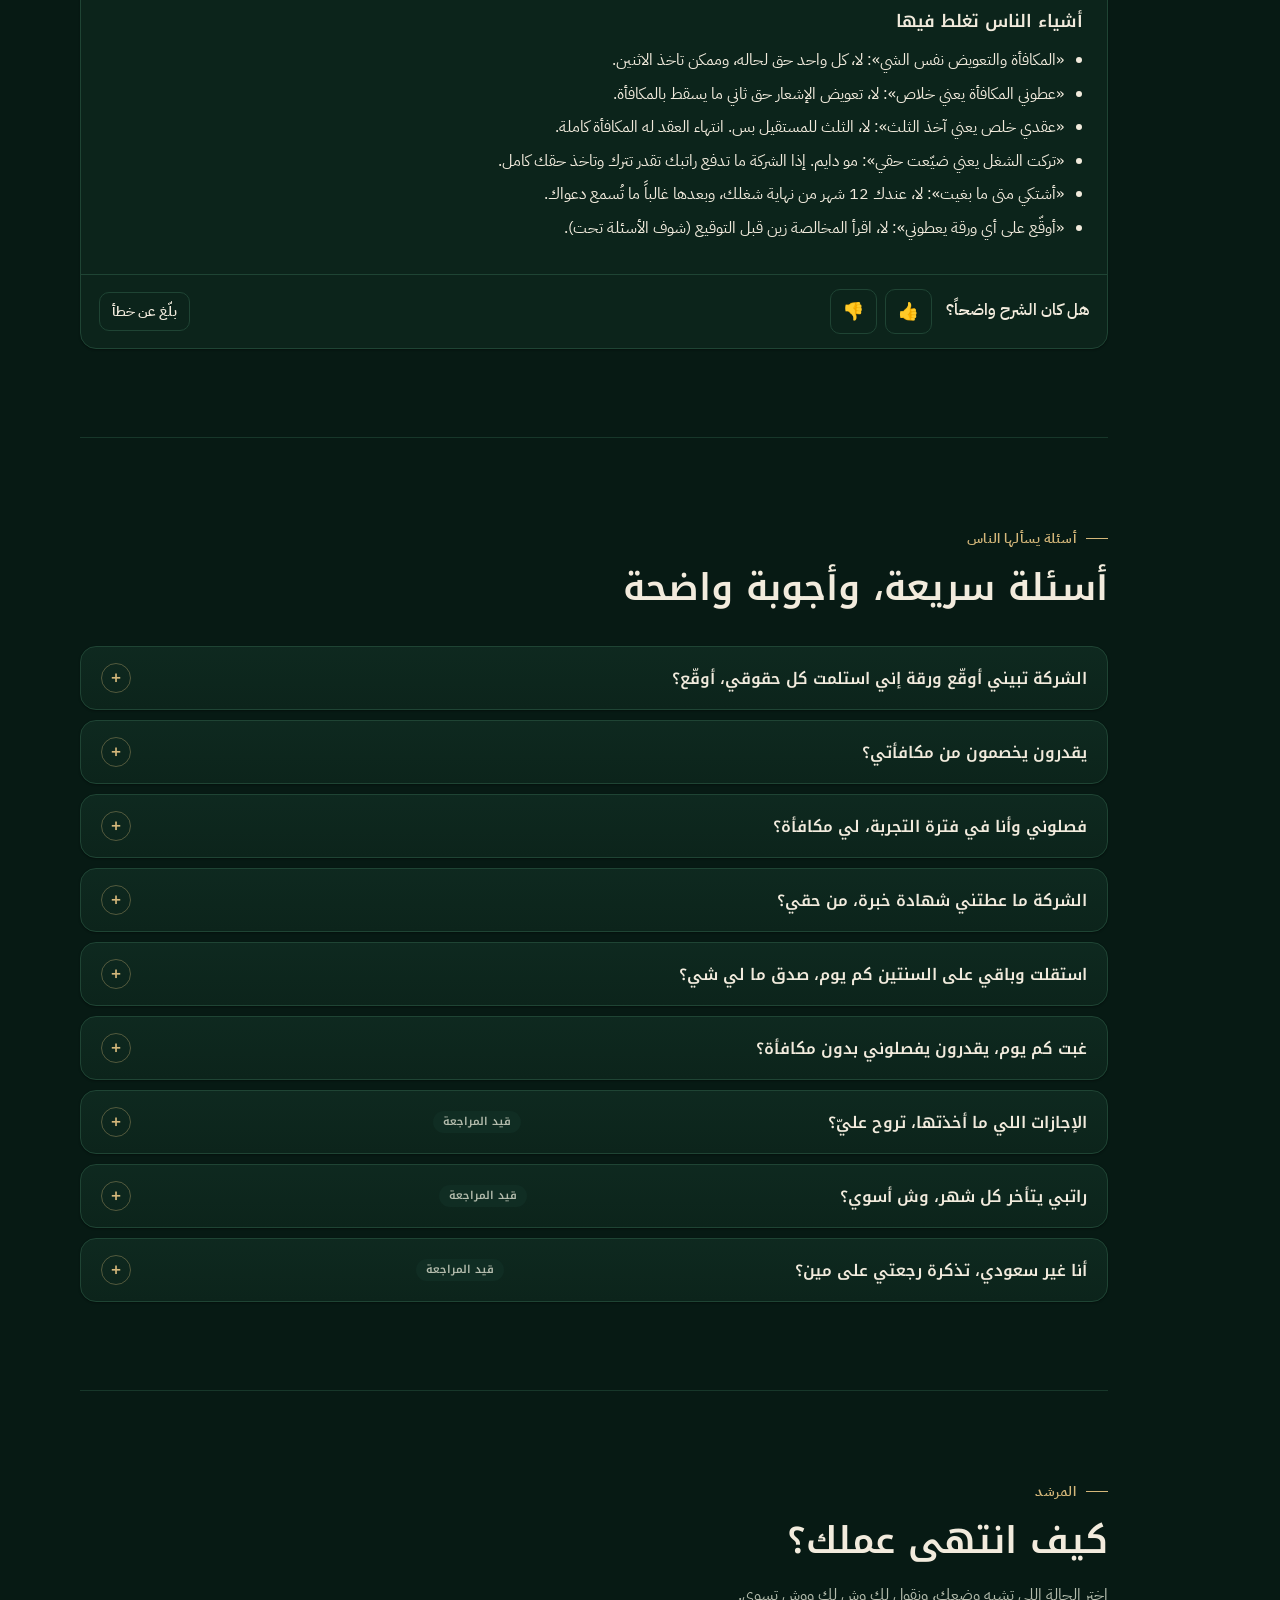
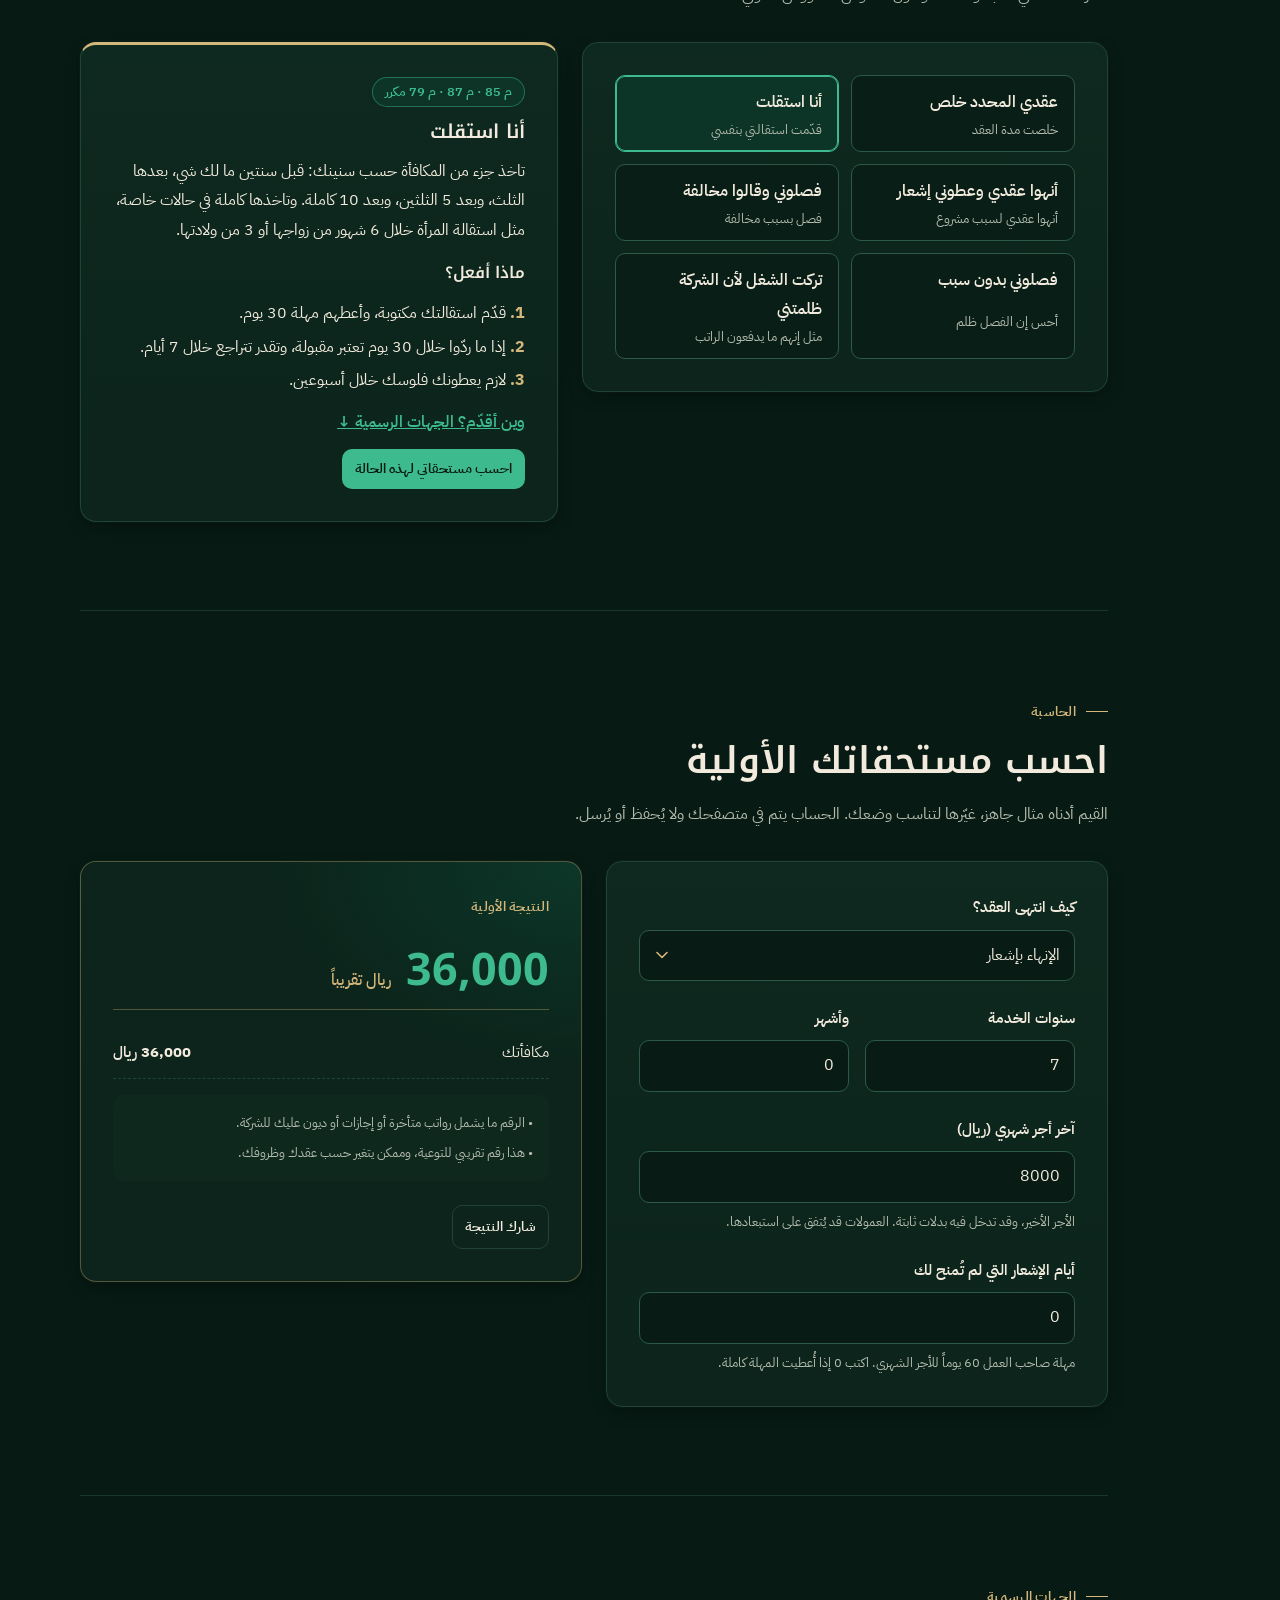
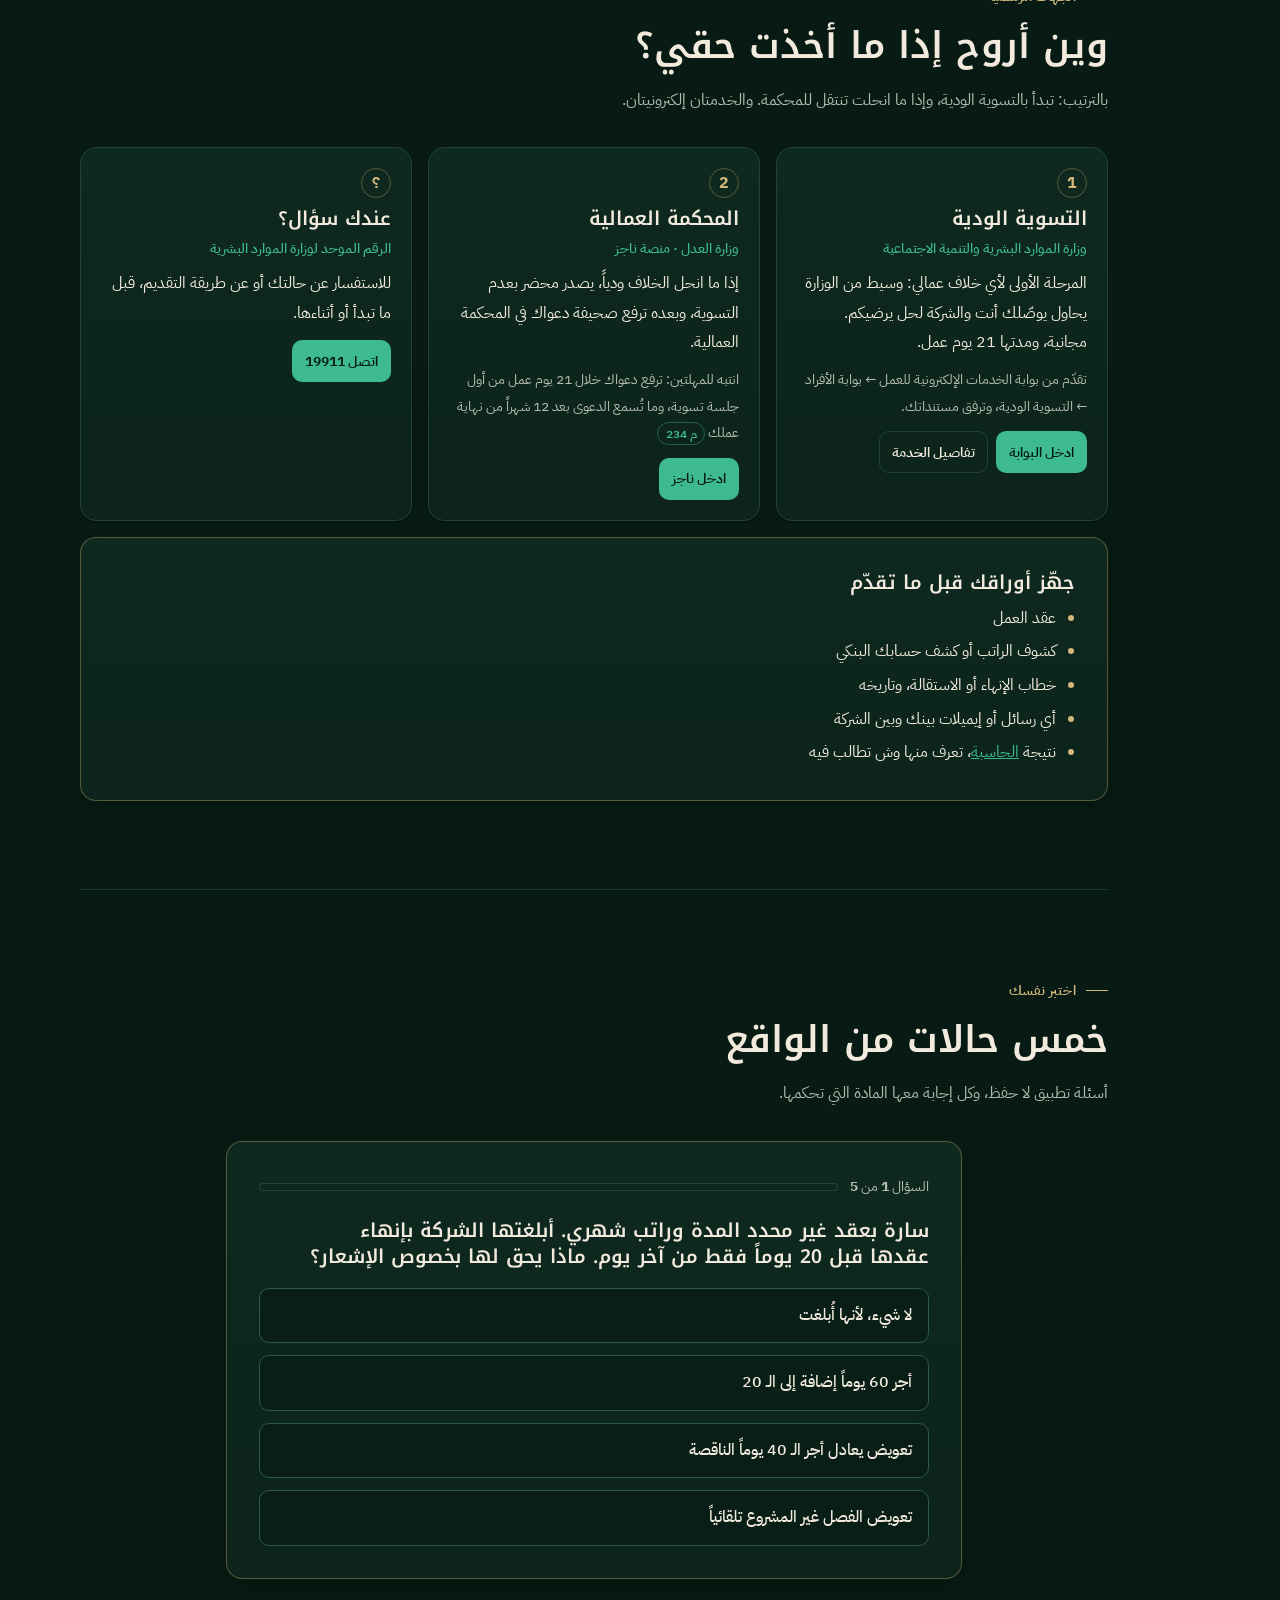
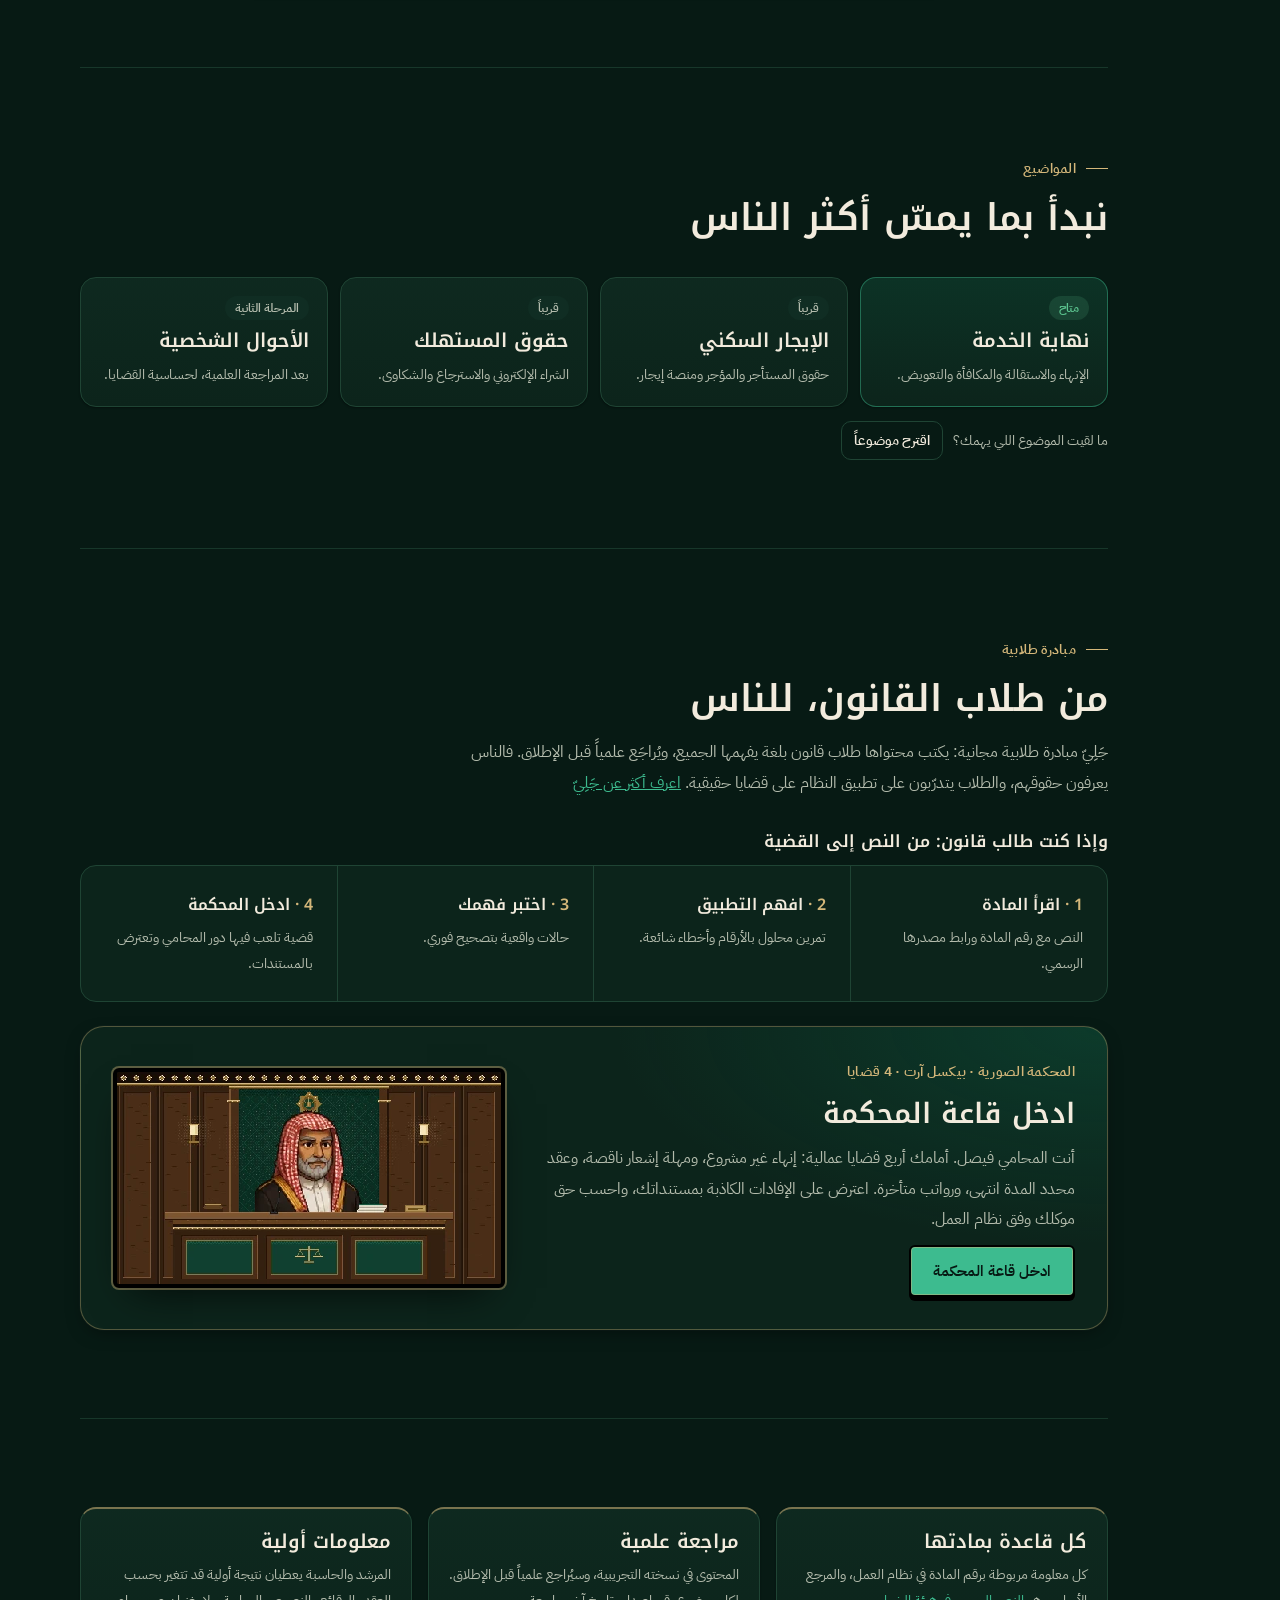
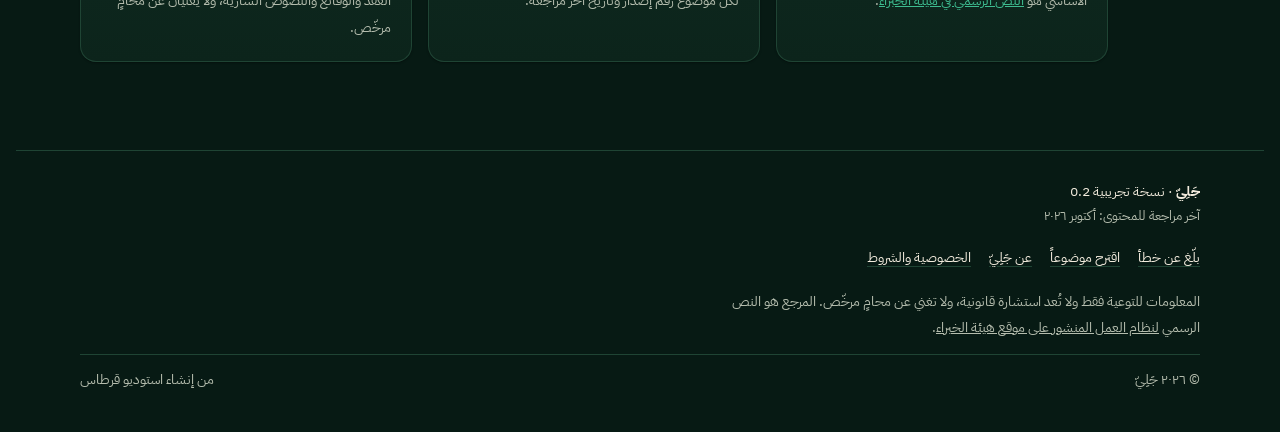
==== commit c585945f: "Fix stale courtroom files after a release GitHub Pages lets browsers cache files for 10 minutes, and" ====
--- a/index.html
+++ b/index.html
@@ -1182,9 +1182,9 @@
   stub = function(btn){
     if(loading) return; loading = true;
     if(btn) btn.setAttribute('aria-busy', 'true');
-    var files = ['./court/art.js', './court/cases.js', './court/engine.js'], k = 0, cssReady = false, jsReady = false;
+    var files = ['./court/art.js?v=4', './court/cases.js?v=4', './court/engine.js?v=4'], k = 0, cssReady = false, jsReady = false;
     function go(){ if(!cssReady || !jsReady) return; if(btn) btn.removeAttribute('aria-busy'); if(window.openCourt !== stub) window.openCourt(btn); else fail(btn); }
-    var css = document.createElement('link'); css.rel = 'stylesheet'; css.href = './court/court.css';
+    var css = document.createElement('link'); css.rel = 'stylesheet'; css.href = './court/court.css?v=4';
     css.onload = function(){ cssReady = true; go(); }; css.onerror = function(){ fail(btn); };
     document.head.appendChild(css);
     (function nextFile(){
@@ -1480,7 +1480,7 @@
     /* the redesigned judge scene replaces the placeholder above once it has loaded */
     var im = new Image();
     im.onload = function(){ c.width = 480; c.height = 270; var k = c.getContext('2d'); k.imageSmoothingEnabled = false; k.drawImage(im, 0, 0); };
-    im.src = './court/promo.webp';
+    im.src = './court/promo.webp?v=4';
   })();
   $('playCourt').addEventListener('click', function(){ if(window.openCourt) window.openCourt(this); });
 
